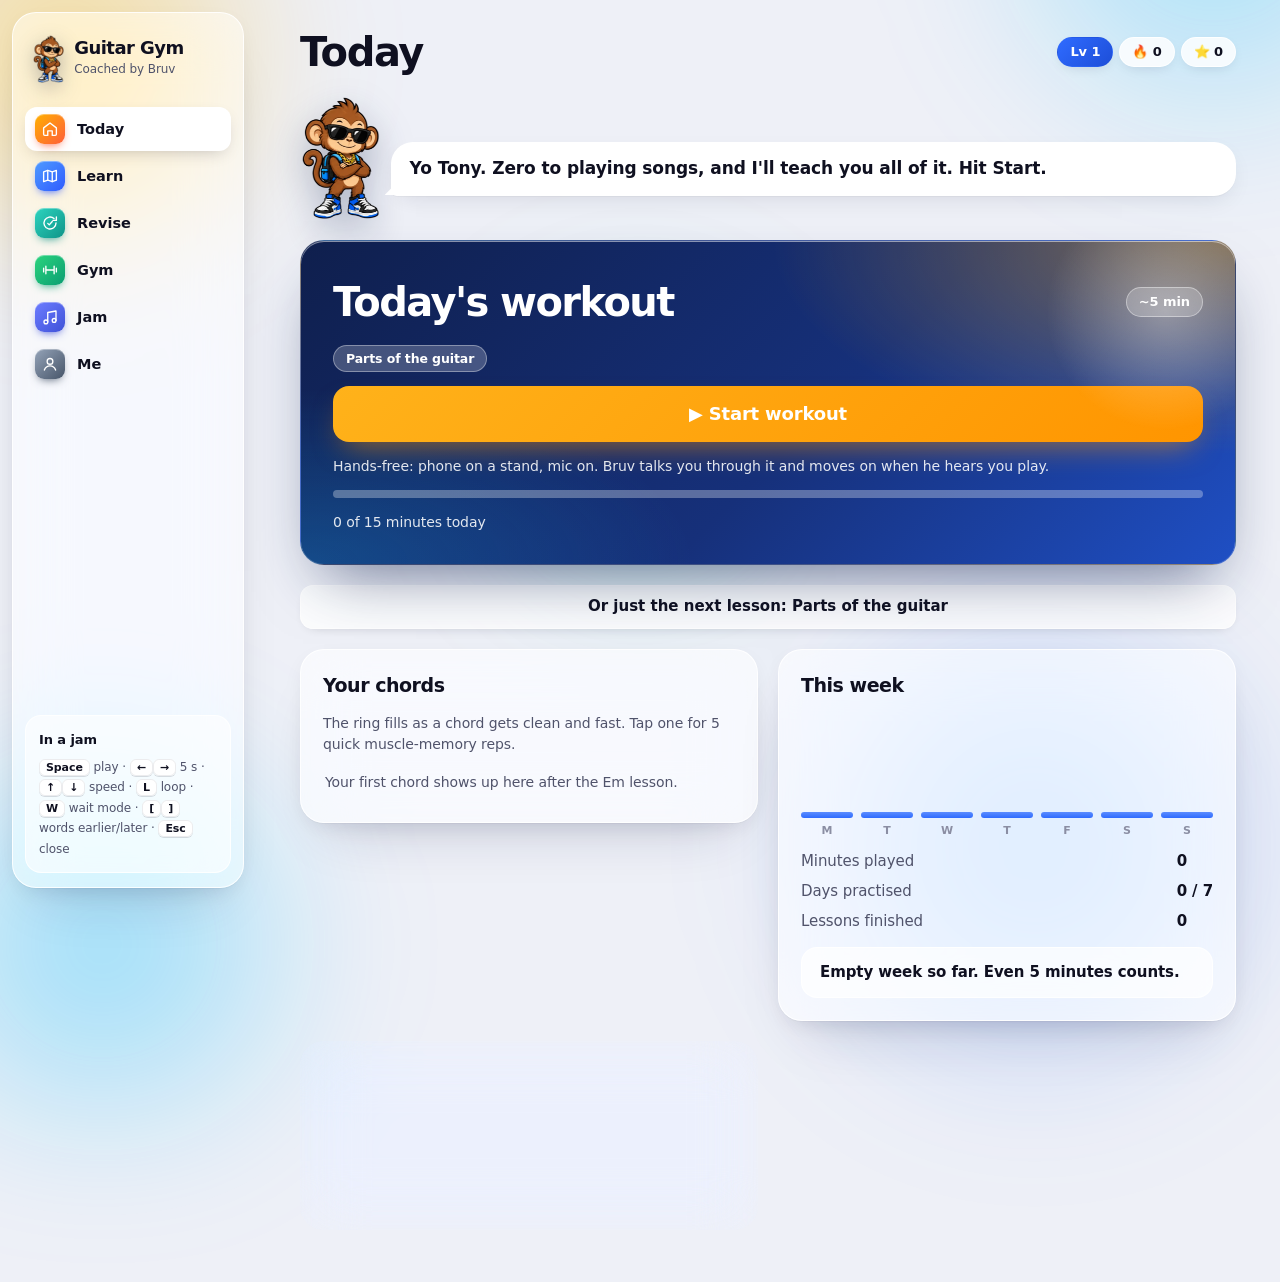
==== index.html @ 4d7846cc "Add files via upload" ====
<!doctype html>
<html lang="en"><head>
<meta charset="utf-8">
<meta name="viewport" content="width=device-width,initial-scale=1,viewport-fit=cover">
<meta name="apple-mobile-web-app-capable" content="yes">
<meta name="apple-mobile-web-app-title" content="Guitar Gym">
<meta name="apple-mobile-web-app-status-bar-style" content="default">
<meta name="color-scheme" content="light">
<meta name="theme-color" content="#eef0f7">
<link rel="apple-touch-icon" href="icon-180.png">
<link rel="icon" type="image/png" href="icon-512.png">
<title>Bruv's Guitar Gym</title>
<link rel="stylesheet" href="studio.css?v=24">
<link rel="stylesheet" href="revise.css?v=1">
<style>
/* Layout: bright Liquid Glass. A slow colour mesh (amber, sky, blue, teal) sits behind frosted white panels.
   Laptops get a glass sidebar with coloured icon tiles, phones a glass tab bar. Ink text, an amber gradient for actions, navy and blue for depth. */
:root{
  --bg:#eef0f7; --text:#0f1020; --text2:#50536b; --text3:#8b8ea3;
  --glass:rgba(255,255,255,.62); --glass2:rgba(255,255,255,.82); --edge:rgba(255,255,255,.85); --line:rgba(16,18,40,.08); --line2:rgba(16,18,40,.14);
  --gold:#ffb800; --gold-ink:#2b1b00; --orange:#ff9500; --coral:#ff9500; --pink:#2f6bff; --violet:#3f51d8; --blue:#2f6bff; --sky:#19b5ff; --good:#10b765; --hot:#ff3b4f; --teal:#14b8a6; --navy:#0f1f4d;
  --sunset:linear-gradient(135deg,#ffb21a 0%,#ff9500 100%);
  --sans:-apple-system,BlinkMacSystemFont,"SF Pro Text","Helvetica Neue",system-ui,sans-serif;
  --round:ui-rounded,"SF Pro Rounded",-apple-system,BlinkMacSystemFont,system-ui,sans-serif;
  --display:var(--round); --body:var(--sans);
  /* older names the app's drawing code still uses */
  --paper:#f2f3f8; --card:#fff; --ink:var(--text); --tan:#dadce6; --fur:var(--violet); --mute:var(--text2);
  --side:256px; --ease:cubic-bezier(.2,.8,.2,1);
  --shadow:0 1px 1px rgba(16,18,40,.04),0 8px 24px -8px rgba(16,18,40,.12),0 30px 60px -30px rgba(15,31,77,.22);
  color-scheme:light;
}
*{box-sizing:border-box}
html,body{min-height:100%}
body{margin:0;background:var(--bg);color:var(--text);font:400 15px/1.45 var(--sans);-webkit-font-smoothing:antialiased;letter-spacing:-.006em;
  padding-left:max(16px,env(safe-area-inset-left,0px));padding-right:max(16px,env(safe-area-inset-right,0px));
  padding-top:calc(14px + env(safe-area-inset-top,0px));padding-bottom:calc(96px + env(safe-area-inset-bottom,0px));-webkit-tap-highlight-color:transparent}
/* the colour mesh */
body::before{content:"";position:fixed;inset:-20vmax;z-index:-1;pointer-events:none;filter:blur(60px) saturate(130%);
  background:radial-gradient(28vmax 28vmax at 18% 22%,rgba(255,184,0,.42),transparent 70%),radial-gradient(30vmax 30vmax at 82% 12%,rgba(25,181,255,.34),transparent 70%),
    radial-gradient(32vmax 32vmax at 72% 78%,rgba(47,107,255,.30),transparent 70%),radial-gradient(28vmax 28vmax at 20% 85%,rgba(25,181,255,.38),transparent 70%),
    radial-gradient(22vmax 22vmax at 50% 50%,rgba(20,195,176,.22),transparent 70%)}
@media (prefers-reduced-motion:no-preference){body::before{animation:mesh 28s ease-in-out infinite alternate}
  @keyframes mesh{0%{transform:translate3d(0,0,0) rotate(0)}50%{transform:translate3d(3vmax,-2vmax,0) rotate(8deg)}100%{transform:translate3d(-2vmax,3vmax,0) rotate(-6deg)}}}
[hidden]{display:none!important}
h1,h2,h3{font-family:var(--sans);font-weight:700;margin:0;letter-spacing:-.022em;text-wrap:balance}
p{margin:0}
::selection{background:rgba(255,184,0,.4)}
svg text{font-family:var(--round)!important}
svg circle[fill="var(--blue)"]{stroke:#fff;stroke-width:2}

/* top bar */
.top{display:flex;justify-content:space-between;align-items:center;gap:12px;max-width:620px;margin:0 auto 16px}
.top h1{font:800 26px/1.1 var(--sans);letter-spacing:-.035em}
.stats{display:flex;gap:6px;font-variant-numeric:tabular-nums}
.pill{background:var(--glass2);border:1px solid var(--edge);border-radius:99px;padding:6px 12px;font:650 13px/1.2 var(--round);color:var(--text);box-shadow:0 4px 14px -6px rgba(16,18,40,.18);-webkit-backdrop-filter:blur(20px);backdrop-filter:blur(20px)}
.pill.blue{background:linear-gradient(135deg,#2f6bff,#1d4ed8);color:#fff;border-color:transparent}
main{max-width:620px;margin:0 auto}
.stack{display:grid;gap:16px;min-width:0}

/* glass surfaces */
.card{background:var(--glass);-webkit-backdrop-filter:blur(30px) saturate(180%);backdrop-filter:blur(30px) saturate(180%);border:1px solid var(--edge);border-radius:24px;padding:22px;display:grid;gap:14px;min-width:0;box-shadow:var(--shadow)}
.card h2{font-size:19px;font-weight:750;letter-spacing:-.025em}
.mute{color:var(--text2);font-size:14px}
.mute b{color:var(--text)}

/* controls */
button,select,input,textarea{font:inherit;color:inherit}
button{cursor:pointer;border:0;background:none;transition:transform .18s var(--ease),background .18s,box-shadow .18s,filter .18s,opacity .18s}
button:focus-visible,select:focus-visible,input:focus-visible,textarea:focus-visible{outline:3px solid rgba(47,107,255,.45);outline-offset:2px}
button:active{transform:scale(.97)}
.big{background:var(--sunset);color:#fff;font:700 16px/1.2 var(--sans);letter-spacing:-.01em;border-radius:14px;padding:14px 20px;flex:1;
  box-shadow:0 12px 28px -10px rgba(255,140,0,.65),inset 0 1px 0 rgba(255,255,255,.4);text-shadow:0 1px 1px rgba(140,60,0,.25)}
.big:hover{filter:brightness(1.05) saturate(1.05);transform:translateY(-1px)}
.big.gold{background:var(--sunset)}
.big.stop{background:linear-gradient(135deg,#ff5a5f,#e8173a);box-shadow:0 12px 28px -10px rgba(232,23,58,.6)}
.big:disabled{background:#e4e5ec;color:var(--text3);box-shadow:none;text-shadow:none}
.big.xl{font-size:18px;padding:17px 22px;border-radius:16px}
.ghost{background:var(--glass2);border:1px solid var(--edge);border-radius:13px;padding:10px 15px;font-weight:600;color:var(--text);box-shadow:0 4px 14px -8px rgba(16,18,40,.25)}
.ghost:hover{background:#fff}
.row{display:flex;gap:10px;flex-wrap:wrap;align-items:center}
.grid2{display:grid;grid-template-columns:1fr 1fr;gap:12px}
select,input[type=text],input[type=number],input[type=time]{background:rgba(255,255,255,.85);border:1px solid var(--line2);border-radius:11px;padding:10px 12px;font-weight:500;min-width:0;width:100%;color:var(--text)}
input[type=checkbox]{accent-color:var(--orange);width:18px;height:18px}
input[type=range]{width:100%;accent-color:var(--orange)}
label.row{font-weight:500}

/* Bruv + speech bubble */
.bruv{display:flex;gap:10px;align-items:flex-end;min-height:0}
.mascot{height:108px;width:auto;flex:none;filter:drop-shadow(0 14px 18px rgba(15,31,77,.28))}
.bubble{position:relative;background:#fff;border:1px solid var(--edge);border-radius:22px 22px 22px 6px;padding:14px 18px;font-weight:600;font-size:16px;line-height:1.4;flex:1;margin-bottom:24px;min-width:0;color:var(--text);box-shadow:var(--shadow)}
.bubble::before{content:"";position:absolute;left:-7px;bottom:0;width:16px;height:16px;background:#fff;clip-path:polygon(0 100%,100% 0,100% 100%);border-bottom-right-radius:2px}
.bubble::after{display:none}

/* path */
.unit{display:grid;gap:8px}
.unit h3{font:700 12px/1.2 var(--sans);letter-spacing:.09em;text-transform:uppercase;color:var(--text2);display:flex;justify-content:space-between;gap:8px;margin-top:6px}
.lesson{display:flex;gap:14px;align-items:center;text-align:left;background:rgba(255,255,255,.72);border:1px solid var(--edge);border-radius:16px;padding:13px 14px;width:100%;box-shadow:0 2px 10px -6px rgba(16,18,40,.2)}
.lesson:hover{background:#fff;transform:translateY(-1px)}
.lesson .n{flex:none;width:36px;height:36px;border-radius:11px;background:#f0f1f6;display:grid;place-items:center;font:700 15px var(--round);color:var(--text2)}
.lesson.done .n{background:linear-gradient(135deg,#2bd47d,#0fa85a);color:#fff}
.lesson.next{background:#fff;border:2px solid transparent;background-image:linear-gradient(#fff,#fff),var(--sunset);background-origin:border-box;background-clip:padding-box,border-box;box-shadow:0 14px 30px -14px rgba(255,140,0,.55)}
.lesson.next .n{background:var(--sunset);color:#fff}
.lesson.locked{opacity:.45;box-shadow:none;background:rgba(255,255,255,.4)}
.lesson b{display:block;font-weight:650}
.lesson span.d{font-size:13px;color:var(--text2)}

/* full-screen sheet for lessons, tools and jams */
.sheet{position:fixed;inset:0;background:rgba(240,241,248,.78);-webkit-backdrop-filter:blur(40px) saturate(180%);backdrop-filter:blur(40px) saturate(180%);z-index:20;overflow-y:auto;
  padding:calc(14px + env(safe-area-inset-top,0px)) max(16px,env(safe-area-inset-right,0px)) calc(28px + env(safe-area-inset-bottom,0px)) max(16px,env(safe-area-inset-left,0px));animation:sheet-in .32s var(--ease)}
@keyframes sheet-in{from{transform:translateY(14px)}}
.sheet .in{max-width:700px;margin:0 auto;display:grid;gap:14px}
.sheet .in:has(.sk-stage){max-width:1320px}
.sbar{display:flex;align-items:center;gap:12px}
.sbar .x{font-size:22px;font-weight:500;width:36px;height:36px;border-radius:50%;background:#fff;color:var(--text);flex:none;display:grid;place-items:center;line-height:1;box-shadow:0 4px 12px -4px rgba(16,18,40,.25)}
.prog{flex:1;height:6px;border-radius:99px;background:rgba(16,18,40,.08);overflow:hidden}
.prog i{display:block;height:100%;border-radius:99px;background:var(--sunset);transition:width .35s var(--ease)}
.sheet .bruv{min-height:0!important}
.sheet .mascot{height:84px!important}
.sheet .bubble{margin-bottom:18px!important}
.stitle{font:800 28px/1.12 var(--sans);letter-spacing:-.035em;color:var(--text)}
.stitle .sec{vertical-align:5px}
.body{font-size:18px;line-height:1.55;font-weight:450}
.body b{color:var(--orange);font-weight:700}
.body small{display:block;color:var(--text2);font-size:15px;font-weight:400;margin-top:8px;line-height:1.5}
.vis{display:flex;justify-content:center;overflow-x:auto}
.opts{display:grid;gap:8px}
.opt{background:#fff;border:1px solid var(--line);border-radius:14px;padding:14px 16px;font-weight:600;text-align:left;box-shadow:0 2px 8px -4px rgba(16,18,40,.15)}
.opt:hover{transform:translateY(-1px);box-shadow:0 10px 20px -10px rgba(16,18,40,.25)}
.opt.right{background:linear-gradient(135deg,#2bd47d,#0fa85a);color:#fff;border-color:transparent}
.opt.wrong{background:linear-gradient(135deg,#ff6a6a,#e8173a);color:#fff;border-color:transparent}
.now{display:flex;align-items:center;justify-content:center;gap:28px;min-height:150px;flex-wrap:wrap}
.cname{font:900 84px/1 var(--round);letter-spacing:-.05em;text-align:center;background:var(--sunset);-webkit-background-clip:text;background-clip:text;color:transparent;filter:drop-shadow(0 10px 20px rgba(255,140,0,.25))}
.flip svg{transform:scaleX(-1)}

/* tuner */
.gauge{position:relative;height:120px}
.gauge .scale{position:absolute;inset:auto 0 30px;height:8px;border-radius:99px;background:linear-gradient(90deg,var(--hot),var(--gold) 38%,var(--good) 50%,var(--gold) 62%,var(--hot))}
.gauge .needle{position:absolute;bottom:24px;left:50%;width:4px;height:92px;background:var(--text);border-radius:3px;transform-origin:bottom center;transition:transform .12s;transform:translateX(-50%)}
.gauge .lbl{position:absolute;bottom:0;font-size:12px;font-weight:600;color:var(--text3)}
.note{font:900 96px/1 var(--round);text-align:center;letter-spacing:-.05em;color:var(--text)}
.note.ok{color:var(--good)}
.tunes{display:grid;grid-template-columns:repeat(6,1fr);gap:6px}
.tune{background:#fff;border:1px solid var(--line);border-radius:12px;padding:10px 0;font:750 18px var(--round);box-shadow:0 2px 8px -4px rgba(16,18,40,.15)}
.tune.on{background:var(--sunset);color:#fff;border-color:transparent}
.tune.done{background:linear-gradient(135deg,#2bd47d,#0fa85a);color:#fff;border-color:transparent}
.ear{display:flex;align-items:center;gap:10px;font-weight:600;background:rgba(255,255,255,.75);border:1px solid var(--edge);border-radius:13px;padding:10px 13px;color:var(--text2)}
.ear .dot{width:10px;height:10px;border-radius:50%;background:var(--text3);flex:none}
.ear.live{color:var(--text)}
.ear.live .dot{background:var(--hot);box-shadow:0 0 0 5px rgba(255,59,79,.18);animation:pulse 1.2s infinite}
@keyframes pulse{50%{opacity:.35}}

/* strum lane */
.lane{display:grid;gap:6px}
.slots{display:grid;gap:5px}
.slot{border:1px solid var(--line);border-radius:14px;background:#fff;height:66px;display:grid;place-items:center;font:700 28px var(--round);color:var(--text);box-shadow:0 2px 8px -4px rgba(16,18,40,.15)}
.slot.rest{color:#c5c7d3}
.slot.on{background:var(--sunset);color:#fff;border-color:transparent;box-shadow:0 12px 26px -10px rgba(255,140,0,.6);transform:translateY(-2px)}
.slot.on.rest{background:#f0f1f6;color:var(--text3);box-shadow:none;transform:none}
.counts{display:grid;gap:5px;text-align:center;font:700 12px var(--round);color:var(--text3)}
.beats{display:flex;gap:10px;justify-content:center}
.beats i{width:16px;height:16px;border-radius:50%;background:rgba(16,18,40,.1)}
.beats i.on{background:var(--orange);box-shadow:0 0 0 5px rgba(255,138,0,.2)}
.beats i.on.one{background:var(--blue);box-shadow:0 0 0 5px rgba(47,107,255,.22)}

/* tab, drills */
.tab{font:500 15px/1.4 ui-monospace,"SF Mono",Menlo,monospace;background:#fff;border:1px solid var(--line);border-radius:14px;padding:14px;overflow-x:auto;white-space:pre}
.tab .cur{background:var(--gold);border-radius:4px}
.tab .ok{color:var(--good)}
.target{font:900 70px/1 var(--round);letter-spacing:-.05em;text-align:center;background:var(--sunset);-webkit-background-clip:text;background-clip:text;color:transparent}
.time{font:800 52px/1 var(--round);text-align:center;font-variant-numeric:tabular-nums;letter-spacing:-.04em}
.best{display:grid;grid-template-columns:1fr auto;gap:8px 14px;font-variant-numeric:tabular-nums;color:var(--text2)}
.best b{color:var(--text);font-weight:700}

/* home */
.plan{display:grid;gap:8px;margin:0;padding:0;list-style:none}
.plan li{display:flex;gap:10px;align-items:center;background:#fff;border:1px solid var(--line);border-radius:13px;padding:11px 13px;font-weight:600;cursor:pointer}
.plan li b{flex:1}
.chain{height:8px;border-radius:99px;background:rgba(16,18,40,.08);overflow:hidden}
.chain i{display:block;height:100%;border-radius:99px;background:var(--sunset)}
.week{display:grid;grid-template-columns:repeat(7,1fr);gap:8px;align-items:end;height:124px}
.week div{display:grid;gap:6px;justify-items:center;align-self:stretch;align-content:end;font:700 11px var(--round);color:var(--text3)}
.week i{display:block;width:100%;min-height:6px;background:linear-gradient(180deg,#5b8cff,#2f6bff);border-radius:8px}
.week i.goal{background:var(--sunset)}
#weeksay::before{display:none}
#weeksay{border-radius:16px;box-shadow:none;background:rgba(255,255,255,.7)}
.tools{display:grid;grid-template-columns:1fr 1fr;gap:12px}
.tool{background:var(--glass);-webkit-backdrop-filter:blur(24px) saturate(180%);backdrop-filter:blur(24px) saturate(180%);border:1px solid var(--edge);border-radius:20px;padding:18px;text-align:left;display:grid;gap:4px;align-content:start;box-shadow:var(--shadow)}
.tool:hover{transform:translateY(-3px);background:rgba(255,255,255,.85)}
.tool .i{font-size:22px;width:46px;height:46px;border-radius:13px;display:grid;place-items:center;margin-bottom:8px;background:linear-gradient(135deg,#fff,#eef0f7);box-shadow:inset 0 0 0 1px var(--line),0 6px 14px -8px rgba(16,18,40,.3)}
.tool b{font-weight:700;font-size:16px;letter-spacing:-.015em}
.tool.locked{opacity:.5}
.badges{display:grid;grid-template-columns:repeat(auto-fill,minmax(104px,1fr));gap:10px}
.badge{border:1px solid var(--edge);border-radius:16px;padding:14px 8px;text-align:center;background:#fff;font-weight:650;font-size:12px;display:grid;gap:6px;box-shadow:0 6px 16px -10px rgba(16,18,40,.3)}
.badge .i{font-size:30px}
.badge.off{opacity:.35;filter:grayscale(1);box-shadow:none;background:rgba(255,255,255,.5)}
details{background:rgba(255,255,255,.7);border:1px solid var(--edge);border-radius:14px;padding:12px 15px}
details summary{font-weight:650;cursor:pointer}
details p{margin-top:8px;line-height:1.55;color:var(--text2)}
.lib{display:grid;grid-template-columns:repeat(auto-fill,minmax(136px,1fr));gap:12px}
.libc{background:#fff;border:1px solid var(--edge);border-radius:18px;padding:12px;display:grid;justify-items:center;gap:2px;box-shadow:0 8px 20px -12px rgba(16,18,40,.3)}
.libc:hover{transform:translateY(-3px)}
.libc b{font:800 21px var(--round);letter-spacing:-.03em}
.toast{position:fixed;left:50%;top:calc(16px + env(safe-area-inset-top,0px));transform:translateX(-50%);background:rgba(20,20,32,.86);-webkit-backdrop-filter:blur(20px);backdrop-filter:blur(20px);border-radius:16px;padding:12px 18px;font-weight:650;color:#fff;
  box-shadow:0 20px 40px -12px rgba(16,18,40,.5);z-index:40;max-width:min(90vw,460px);text-align:center}

/* navigation: glass tab bar on phones, glass sidebar on laptops; every section has its own coloured tile */
nav{position:fixed;left:0;right:0;bottom:0;background:rgba(255,255,255,.7);-webkit-backdrop-filter:blur(30px) saturate(180%);backdrop-filter:blur(30px) saturate(180%);border-top:1px solid var(--edge);display:flex;justify-content:center;z-index:10;
  padding:6px max(10px,env(safe-area-inset-right,0px)) calc(6px + env(safe-area-inset-bottom,0px)) max(10px,env(safe-area-inset-left,0px));box-shadow:0 -10px 30px -20px rgba(16,18,40,.3)}
nav .brand,nav .coach{display:none}
nav div[role=tablist]{display:flex;gap:2px;max-width:620px;width:100%}
nav button{flex:1;border-radius:12px;padding:5px 2px;font:600 10.5px var(--sans);color:var(--text3);display:grid;justify-items:center;gap:3px}
nav button svg{width:22px;height:22px}
nav button[aria-selected="true"]{color:var(--text)}
nav button[data-t="home"]{--c1:#ffb000;--c2:#ff5e3a}
nav button[data-t="learn"]{--c1:#4f9bff;--c2:#2f5bff}
nav button[data-t="practice"]{--c1:#2bd47d;--c2:#0b9e72}
nav button[data-t="songs"]{--c1:#6c7cff;--c2:#3f51d8}
nav button[data-t="revise"]{--c1:#2dd4bf;--c2:#0e9488}
nav button[data-t="me"]{--c1:#94a3b8;--c2:#475569}
nav button[aria-selected="true"] svg{color:var(--c2)}
@media (prefers-reduced-motion:no-preference){.pop{animation:pop .32s var(--ease)}@keyframes pop{from{transform:scale(.9);opacity:0}to{transform:none}}}

/* workout hero, chips, mastery rings, doctor, jam timeline */
.hero{background:radial-gradient(90% 120% at 100% 0%,rgba(255,170,0,.45),transparent 55%),radial-gradient(70% 90% at 0% 100%,rgba(25,181,255,.25),transparent 60%),linear-gradient(135deg,#0f1f4d 0%,#16307a 55%,#1f4fc4 100%);border:1px solid rgba(255,255,255,.18);color:#fff;
  box-shadow:0 30px 60px -24px rgba(15,31,77,.6),inset 0 1px 0 rgba(255,255,255,.5);-webkit-backdrop-filter:none;backdrop-filter:none;position:relative;overflow:hidden}
.hero::after{content:"";position:absolute;right:-60px;top:-60px;width:260px;height:260px;border-radius:50%;background:radial-gradient(circle,rgba(255,255,255,.35),transparent 65%);pointer-events:none}
.hero h2{font-size:30px;font-weight:850;letter-spacing:-.04em;color:#fff}
.hero .mute{color:rgba(255,255,255,.88)}
.hero .chain{background:rgba(255,255,255,.3)}
.hero .chain i{background:#fff}
.hero .pill{background:rgba(255,255,255,.22);border-color:rgba(255,255,255,.4);color:#fff;box-shadow:none}
.hero .chip{background:rgba(255,255,255,.22);border-color:rgba(255,255,255,.35);color:#fff}
.hero .big{background:var(--sunset);color:#fff;text-shadow:none;box-shadow:0 14px 30px -12px rgba(255,149,0,.6)}
.chips{display:flex;flex-wrap:wrap;gap:6px}
.chip{background:rgba(255,255,255,.85);color:var(--text);border:1px solid var(--line);border-radius:99px;padding:5px 12px;font:650 12.5px/1.2 var(--sans)}
.chip.on{background:var(--sunset);color:#fff;border-color:transparent}
.chip.ok{background:linear-gradient(135deg,#2bd47d,#0fa85a);color:#fff;border-color:transparent}
.chip.miss{background:rgba(255,59,79,.12);color:#d4142f;border-color:rgba(255,59,79,.35)}
.rings{display:flex;gap:16px;overflow-x:auto;padding:4px 2px 8px}
.ringc{flex:none;display:grid;justify-items:center;gap:4px;font:700 11px var(--round);color:var(--text2)}
.ringc:hover{transform:translateY(-2px)}
.sec{display:inline-block;background:var(--sunset);color:#fff;border-radius:99px;padding:4px 11px;font:700 12px var(--sans);margin-right:8px;vertical-align:middle;letter-spacing:0}
.seg{display:grid;grid-template-columns:1fr 1fr;gap:2px;background:rgba(16,18,40,.07);border-radius:12px;padding:3px}
.seg button{padding:9px 6px;font-weight:650;font-size:14px;border-radius:9px;color:var(--text2)}
.seg button[aria-pressed="true"]{background:#fff;color:var(--text);box-shadow:0 2px 8px -2px rgba(16,18,40,.25)}
.seg button:disabled{opacity:.5}
.tl{display:flex;gap:6px;overflow-x:auto;padding:4px 2px 6px;scroll-behavior:smooth}
.tl .chip{flex:none;min-width:52px;text-align:center;font:750 15px var(--round);padding:8px 10px;border-radius:12px}
textarea{font:13px/1.5 ui-monospace,"SF Mono",Menlo,monospace;color:var(--text);background:rgba(255,255,255,.85);border:1px solid var(--line2);border-radius:14px;padding:12px;width:100%;min-height:200px;white-space:pre;overflow-x:auto}
.lyr{position:relative;max-height:36vh;overflow-y:auto;scroll-behavior:smooth;background:#fff;border:1px solid var(--line);border-radius:16px;padding:12px 14px;display:grid;gap:8px}
.lyr .lh{font:700 11px var(--sans);letter-spacing:.09em;text-transform:uppercase;color:var(--violet);margin-top:6px}
.lyr .ll{display:flex;flex-wrap:wrap;align-items:flex-end;opacity:.4;transition:opacity .2s}
.lyr .ll.cur{opacity:1}
.lyr .ls{display:inline-flex;flex-direction:column;white-space:pre;font-weight:650;font-size:17px;border-radius:6px}
.lyr .ls b{color:var(--violet);font-size:12px;min-height:17px}
.lyr .ls.on{background:var(--gold)}
.lyr .ls.nx b{color:var(--hot)}
.now.small{min-height:0;gap:14px}
.now.small .cname{font-size:46px}
.now.small svg{max-height:120px;width:auto}
.docs{display:grid;gap:8px}
.doc{display:flex;gap:10px;align-items:flex-start;background:#fff;border:1px solid var(--line);border-radius:13px;padding:10px 12px;font-weight:550;line-height:1.45}
.doc b.s{flex:none;width:24px;height:24px;border-radius:50%;display:grid;place-items:center;color:#fff;background:var(--hot);font-size:12px}
.doc.ok b.s{background:var(--good)}
.micpill{display:flex;align-items:center;gap:6px;font-weight:650;font-size:12px;background:#fff;border-radius:99px;padding:6px 11px;box-shadow:0 4px 12px -4px rgba(16,18,40,.25)}
.micpill i{display:block;width:40px;height:6px;border-radius:99px;background:rgba(16,18,40,.1);overflow:hidden;position:relative}
.micpill i b{position:absolute;inset:0 auto 0 0;background:var(--good);width:0;transition:width .08s}
.lvrow{display:flex;justify-content:space-between;align-items:baseline;gap:8px}
.lvrow b{font:850 22px var(--round);letter-spacing:-.035em;background:linear-gradient(135deg,#2f6bff,#3f51d8);-webkit-background-clip:text;background-clip:text;color:transparent}
.songc .row{justify-content:space-between}
.songc h2{font-size:18px}
.libc svg{max-width:100%;height:auto}
.bigdia svg{width:min(180px,100%);height:auto}
.bigdia svg[aria-label*="neck"]{width:min(340px,100%)}
.songc .meta{display:flex;gap:6px;flex-wrap:wrap}

/* laptop: sidebar + wide canvas */
@media (min-width:960px){
  body{padding:30px 44px 52px calc(var(--side) + 44px)}
  nav{top:12px;bottom:12px;left:12px;right:auto;width:calc(var(--side) - 24px);flex-direction:column;justify-content:flex-start;gap:24px;border:1px solid var(--edge);border-radius:24px;padding:22px 12px 14px;
    background:rgba(255,255,255,.55);box-shadow:var(--shadow)}
  nav .brand{display:flex;align-items:center;gap:10px;padding:0 8px}
  nav .brand img{height:48px;width:auto;filter:drop-shadow(0 6px 10px rgba(15,31,77,.3))}
  nav .brand b{display:block;font:800 18px/1.1 var(--sans);letter-spacing:-.03em}
  nav .brand span{font-size:12px;color:var(--text2);font-weight:500}
  nav div[role=tablist]{flex-direction:column;gap:3px;max-width:none}
  nav button{display:flex;align-items:center;gap:12px;padding:7px 10px;font-size:14.5px;font-weight:600;color:var(--text);border-radius:12px;text-align:left;flex:none}
  nav button svg{width:30px;height:30px;padding:6px;border-radius:9px;flex:none;color:#fff!important;background:linear-gradient(135deg,var(--c1),var(--c2));box-shadow:0 4px 10px -4px var(--c2),inset 0 1px 0 rgba(255,255,255,.35)}
  nav button:hover{background:rgba(255,255,255,.6)}
  nav button[aria-selected="true"]{background:#fff;box-shadow:0 6px 18px -8px rgba(16,18,40,.3)}
  nav .coach{display:grid;gap:6px;margin-top:auto;padding:13px;border-radius:16px;background:rgba(255,255,255,.6);border:1px solid var(--edge);font-size:12px;color:var(--text2);line-height:1.7}
  nav .coach b{color:var(--text);font-size:13px}
  nav .coach kbd{font:650 11px var(--sans);background:#fff;border:1px solid var(--line);border-radius:6px;padding:1px 6px;color:var(--text);box-shadow:0 1px 0 var(--line2)}
  .top{max-width:1100px;margin-bottom:22px}
  .top h1{font-size:40px}
  main{max-width:1100px}
  .mascot{height:124px}
  .bubble{font-size:17px}
  #tab-home{grid-template-columns:repeat(2,minmax(0,1fr));gap:20px;align-items:start}
  #tab-home>.bruv,#tab-home>.hero,#tab-home>#cont{grid-column:1/-1}
  #tab-home>.hero{padding:32px}
  #tab-home>.hero h2{font-size:40px}
  #tab-learn #path{max-width:780px}
  .tools{grid-template-columns:repeat(auto-fill,minmax(220px,1fr));gap:14px}
  #songlist{display:grid;grid-template-columns:repeat(2,minmax(0,1fr));gap:16px}
  #tab-songs>.card:last-child{max-width:740px}
  #tab-me{grid-template-columns:repeat(2,minmax(0,1fr));gap:20px;align-items:start}
  .sheet{padding:26px 44px 44px}
  .sheet .in{max-width:780px}
  .toast{left:calc(50% + var(--side)/2)}
}
</style>
</head><body>

<header class="top"><h1>Today</h1><div class="stats"><span class="pill blue" id="lv">Lv 1</span><span class="pill" id="streak">🔥 0</span><span class="pill" id="xp">⭐ 0</span></div></header>

<main>
<section id="tab-home" class="stack">
  <div class="bruv"><img class="mascot" alt="Bruv" src="bruv/idle_0.png"><div class="bubble" id="hsay">Yo Tony.</div></div>
  <div class="card hero">
    <div class="row" style="justify-content:space-between"><h2>Today's workout</h2><span class="pill" id="wmin">~10 min</span></div>
    <div class="chips" id="wplan"></div>
    <button class="big gold xl" id="wgo">▶ Start workout</button>
    <p class="mute">Hands-free: phone on a stand, mic on. Bruv talks you through it and moves on when he hears you play.</p>
    <div class="chain" aria-hidden="true"><i id="goalBar" style="width:0"></i></div>
    <div class="mute" id="goalTxt"></div>
  </div>
  <button class="ghost" id="cont">Just the next lesson</button>
  <div class="card"><h2>Your chords</h2><p class="mute">The ring fills as a chord gets clean and fast. Tap one for 5 quick muscle-memory reps.</p><div class="rings" id="rings"></div></div>
  <div class="card">
    <h2>This week</h2>
    <div class="week" id="week"></div>
    <div class="best" id="weekstats"></div>
    <div class="bubble" id="weeksay" style="margin:0;font-size:15px"></div>
  </div>
  <div class="card">
    <h2>Your journey</h2>
    <div class="lvrow"><b id="lvname">Fresh Strings</b><span class="mute" id="lvnext"></span></div>
    <div class="chain" aria-hidden="true"><i id="lvbar" style="width:0"></i></div>
    <div class="mute" id="journey"></div>
  </div>
</section>

<section id="tab-learn" class="stack" hidden>
  <div class="bruv"><img class="mascot" alt="Bruv" src="bruv/idle_0.png"><div class="bubble" id="lsay">Zero to playing songs. One lesson at a time, in order.</div></div>
  <div id="path" class="stack"></div>
</section>

<section id="tab-revise" class="stack" hidden>
  <div class="bruv"><img class="mascot" alt="Bruv" src="bruv/idle_0.png"><div class="bubble" id="rsay">Revision keeps what you've learned from slipping.</div></div>
  <div id="revise" class="stack"></div>
</section>

<section id="tab-practice" class="stack" hidden>
  <div class="bruv"><img class="mascot" alt="Bruv" src="bruv/idle_0.png"><div class="bubble" id="psay">The gym floor. Tools unlock as you learn what they need.</div></div>
  <div class="tools" id="tools"></div>
  <div class="card"><h2>Chord library</h2><p class="mute">Tap any chord to hear it. Locked ones are coming up in Learn.</p><div class="lib" id="lib"></div></div>
</section>

<section id="tab-songs" class="stack" hidden>
  <div class="bruv"><img class="mascot" alt="Bruv" src="bruv/idle_0.png"><div class="bubble" id="ssay">Jam mode. "Wait for me" pauses before every change until you get there.</div></div>
  <div id="studio" class="stack"></div>
  <div id="songlist" class="stack"></div>
  <div class="card">
    <h2>Add your own song</h2>
    <p class="mute">Found a song online? Type its chords in order, one per bar, separated by spaces. Example: <b>Am C G D</b></p>
    <label class="mute" for="cs-name">Song name</label><input type="text" id="cs-name" placeholder="Cold">
    <label class="mute" for="cs-ch">Chords</label><input type="text" id="cs-ch" placeholder="Am C G D" autocapitalize="off">
    <div class="grid2">
      <div><label class="mute" for="cs-pat">Strum</label><select id="cs-pat"></select></div>
      <div><label class="mute" for="cs-bpm">Speed (bpm)</label><input type="number" id="cs-bpm" value="70" min="40" max="160"></div>
    </div>
    <label class="mute" for="cs-ly">Chords + lyrics (optional). Paste a chord sheet and Jam shows the words. You can leave Chords empty if you paste one.</label><textarea id="cs-ly" spellcheck="false" autocapitalize="off" placeholder="[Verse 1]&#10;Am          C&#10;Words go here..."></textarea>
    <div class="mute" id="cs-msg"></div>
    <button class="big" id="cs-add">Add song</button>
  </div>
</section>

<section id="tab-me" class="stack" hidden>
  <div class="card"><h2>Stats</h2><div class="best" id="mestats"></div></div>
  <div class="card"><h2>Badges</h2><div class="badges" id="badges"></div></div>
  <div class="card"><h2>Settings</h2>
    <label class="row" for="set-voice"><input type="checkbox" id="set-voice"> Bruv talks out loud (hands-free coaching)</label>
    <label class="mute" for="set-view">Chord pictures</label>
    <select id="set-view"><option value="chart">Chart: upright, like chord books</option><option value="neck">Neck: sideways, like looking at your guitar</option></select>
    <label class="mute" for="set-mic">Microphone</label>
    <select id="set-mic"><option value="">Automatic (phone or laptop mic, never your earbuds)</option></select>
    <label class="row" for="set-left"><input type="checkbox" id="set-left"> Left-handed (mirror chord diagrams)</label>
    <label class="mute" for="set-goal">Daily goal</label>
    <select id="set-goal"><option value="10">10 minutes</option><option value="15">15 minutes</option><option value="20">20 minutes</option><option value="30">30 minutes</option></select>
    <label class="row" for="set-guide"><input type="checkbox" id="set-guide"> Bruv strums along when the mic is off</label>
    <label class="row" for="set-easy"><input type="checkbox" id="set-easy"> Use Easy G and Easy C in songs until I learn the full ones</label>
    <label class="mute" for="set-time">Daily practice reminder</label>
    <div class="grid2"><input type="time" id="set-time" value="19:00"><button class="ghost" id="set-remind">📅 Add to calendar</button></div>
    <p class="mute">Adds a repeating daily event with an alert to your phone's calendar.</p>
    <label class="mute">Move progress to another device</label>
    <button class="ghost" id="set-sync">📲 Send my progress</button>
    <p class="mute">AirDrop or message the link to your other device and open it there. That device takes this one's progress.</p>
    <button class="ghost" id="set-reset">Reset all progress</button>
  </div>
  <div class="card"><h2>Help</h2><div class="stack" id="faq"></div></div>
  <div class="card"><h2>Words you'll hear</h2><div class="stack" id="gloss"></div></div>
</section>
</main>

<div class="sheet" id="sheet" hidden>
  <div class="in">
    <div class="sbar"><button class="x" id="sx" aria-label="Close">×</button><div class="prog"><i id="sprog" style="width:0"></i></div><span class="micpill" id="mic" hidden>🎤<i><b></b></i></span></div>
    <div class="bruv" style="min-height:120px"><img class="mascot" alt="Bruv" src="bruv/idle_0.png" style="height:120px"><div class="bubble" id="ssbub" style="margin-bottom:46px">Let's go.</div></div>
    <div class="card" id="scard"></div>
  </div>
</div>

<nav>
  <div class="brand"><img src="bruv/idle_0.png" alt=""><div><b>Guitar Gym</b><span>Coached by Bruv</span></div></div>
  <div role="tablist">
  <button role="tab" aria-selected="true" data-t="home"><svg viewBox="0 0 24 24" fill="none" stroke="currentColor" stroke-width="1.8" stroke-linecap="round" stroke-linejoin="round" aria-hidden="true"><path d="M3.5 10.5 12 4l8.5 6.5V19a1.5 1.5 0 0 1-1.5 1.5h-4v-6h-6v6H5A1.5 1.5 0 0 1 3.5 19z"/></svg><span>Today</span></button>
  <button role="tab" aria-selected="false" data-t="learn"><svg viewBox="0 0 24 24" fill="none" stroke="currentColor" stroke-width="1.8" stroke-linecap="round" stroke-linejoin="round" aria-hidden="true"><path d="M9 4.5 3.5 6.5v13l5.5-2 6 2 5.5-2v-13l-5.5 2z"/><path d="M9 4.5v13M15 6.5v13"/></svg><span>Learn</span></button>
  <button role="tab" aria-selected="false" data-t="revise"><svg viewBox="0 0 24 24" fill="none" stroke="currentColor" stroke-width="1.8" stroke-linecap="round" stroke-linejoin="round" aria-hidden="true"><path d="M20 12a8 8 0 1 1-2.6-5.9"/><path d="M20.5 4v4.5H16"/><path d="M9 12.5l2 2 4-4.5"/></svg><span>Revise</span></button>
  <button role="tab" aria-selected="false" data-t="practice"><svg viewBox="0 0 24 24" fill="none" stroke="currentColor" stroke-width="1.8" stroke-linecap="round" stroke-linejoin="round" aria-hidden="true"><path d="M6.5 7v10M17.5 7v10M3.5 9.5v5M20.5 9.5v5M6.5 12h11"/></svg><span>Gym</span></button>
  <button role="tab" aria-selected="false" data-t="songs"><svg viewBox="0 0 24 24" fill="none" stroke="currentColor" stroke-width="1.8" stroke-linecap="round" stroke-linejoin="round" aria-hidden="true"><path d="M9 18.5V6l11-2v12.5"/><circle cx="6.5" cy="18.5" r="2.5"/><circle cx="17.5" cy="16.5" r="2.5"/></svg><span>Jam</span></button>
  <button role="tab" aria-selected="false" data-t="me"><svg viewBox="0 0 24 24" fill="none" stroke="currentColor" stroke-width="1.8" stroke-linecap="round" stroke-linejoin="round" aria-hidden="true"><circle cx="12" cy="8.5" r="3.8"/><path d="M4.5 20c1.3-3.6 4-5.5 7.5-5.5s6.2 1.9 7.5 5.5"/></svg><span>Me</span></button>
  </div>
  <div class="coach"><b>In a jam</b><span><kbd>Space</kbd> play · <kbd>←</kbd><kbd>→</kbd> 5 s · <kbd>↑</kbd><kbd>↓</kbd> speed · <kbd>L</kbd> loop · <kbd>W</kbd> wait mode · <kbd>[</kbd><kbd>]</kbd> words earlier/later · <kbd>Esc</kbd> close</span></div>
</nav>

<script>
const $=id=>document.getElementById(id);
const h=(tag,cls,html)=>{const e=document.createElement(tag);if(cls)e.className=cls;if(html!=null)e.innerHTML=html;return e};
const S=(k,d)=>{try{return JSON.parse(localStorage.getItem("gg2_"+k))??d}catch{return d}};
const W=(k,v)=>{try{localStorage.setItem("gg2_"+k,JSON.stringify(v))}catch{}};
const rnd=a=>a[Math.random()*a.length|0];
const today=()=>new Date().toDateString();

/* ================= music data ================= */
// strings low E → high e. f: fret per string (-1 = don't play), n: finger, pc: pitch classes in the chord
const CH={
  open:{f:[0,0,0,0,0,0],n:[0,0,0,0,0,0],pc:[4,9,2,7,11],nick:"Open strings"},
  Em:{f:[0,2,2,0,0,0],n:[0,2,3,0,0,0],pc:[4,7,11]},
  Gmini:{f:[-1,-1,0,0,0,3],n:[0,0,0,0,0,3],pc:[7,11,2],nick:"Easy G"},
  Cmaj7:{f:[-1,3,2,0,0,0],n:[0,3,2,0,0,0],pc:[0,4,7],nick:"Easy C"},
  D:{f:[-1,-1,0,2,3,2],n:[0,0,0,1,3,2],pc:[2,6,9]},
  G:{f:[3,2,0,0,0,3],n:[2,1,0,0,0,3],pc:[7,11,2]},
  C:{f:[-1,3,2,0,1,0],n:[0,3,2,0,1,0],pc:[0,4,7]},
  Am:{f:[-1,0,2,2,1,0],n:[0,0,2,3,1,0],pc:[9,0,4]},
  E:{f:[0,2,2,1,0,0],n:[0,2,3,1,0,0],pc:[4,8,11]},
  A:{f:[-1,0,2,2,2,0],n:[0,0,1,2,3,0],pc:[9,1,4]},
  Dm:{f:[-1,-1,0,2,3,1],n:[0,0,0,2,3,1],pc:[2,5,9]},
  Fmaj7:{f:[-1,-1,3,2,1,0],n:[0,0,3,2,1,0],pc:[5,9,0],nick:"Easy F"},
  Fmini:{f:[-1,-1,3,2,1,1],n:[0,0,3,2,1,1],pc:[5,9,0],nick:"Mini F",barre:"Your index finger lies flat across the 2 thinnest strings at fret 1. That's a mini barre."},
  F:{f:[1,3,3,2,1,1],n:[1,3,4,2,1,1],pc:[5,9,0],barre:"Your index finger lies flat across ALL six strings at fret 1. Roll it slightly onto its bony side, and keep your thumb low behind the neck."},
  Bmini:{f:[-1,-1,4,4,3,2],n:[0,0,3,4,2,1],pc:[11,2,6],nick:"Small Bm",barre:"Your index finger lies flat across the 2 thinnest strings at fret 2. Only strum the 4 thin strings."},
  Abarre:{f:[5,7,7,6,5,5],n:[1,3,4,2,1,1],pc:[9,1,4],nick:"A barre",barre:"Your index finger lies flat across ALL six strings at fret 5. Up here the strings are lower, so it takes less pressure than F."},
  Gbarre:{f:[3,5,5,4,3,3],n:[1,3,4,2,1,1],pc:[7,11,2],nick:"G barre",barre:"Your index finger lies flat across ALL six strings at fret 3. Same shape as the A barre, two frets lower."},
  Bm:{f:[-1,2,4,4,3,2],n:[0,1,3,4,2,1],pc:[11,2,6],barre:"Your index finger lies across the 5 thinnest strings at fret 2. Skip the thick low E."},
};
const label=c=>CH[c]?.nick||c;
const SHAPES={Barre5:{f:[5,5,5,5,5,5],n:[1,1,1,1,1,1]}};
const OPEN=[82.41,110,146.83,196,246.94,329.63],OPEN_MIDI=[40,45,50,55,59,64];
const STR=["E","A","D","G","B","e"];
const SN=["6th (thickest)","5th","4th","3rd","2nd","1st (thinnest)"],FN=["","index","middle","ring","pinky"];
const NOTES=["C","C#","D","D#","E","F","F#","G","G#","A","A#","B"];
const hz=(i,fr)=>OPEN[i]*2**(fr/12);
const PATTERNS={
  downs:{name:"All downs",slots:"D.D.D.D.",beats:4,tip:"One strum on every beat. Count 1, 2, 3, 4."},
  du:{name:"Down-ups",slots:"DUDUDUDU",beats:4,tip:"Down on the numbers, up on the 'and'. Your hand never stops moving."},
  folk:{name:"Folk strum",slots:"D.DU.UDU",beats:4,tip:"Down, down-up, up-down-up. The hand keeps swinging even when it misses the strings."},
  waltz:{name:"6/8 sway",slots:"D..D..",beats:6,tip:"Count 1 2 3 4 5 6. Strum on 1 and 4. Rocking, like a slow dance."},
  waltz2:{name:"6/8 full",slots:"D.DUDU",beats:6,tip:"Down on 1, then down-up down-up. This is the Perfect feel."},
};

/* ================= state ================= */
let st=S("stats",{xp:0,streak:0,last:"",mins:{},totalSec:0});
let done=S("done",{});         // lesson id → true
let known=S("known",{open:1});  // chord → true
let bests=S("bests",{});       // "A→B" race secs
let onemin=S("onemin",{});     // "A-B" changes in 60s
let badges=S("badges",{});
let cfg=S("cfg",{left:false,goal:15,guide:true,easy:true});cfg.voice??=true;cfg.view??="chart";
let custom=S("custom",[]);
let lyrics=S("lyrics",{}); // pasted chord sheets per song key ("perfect", "c:Cold"); only on this device
let counters=S("counters",{ear:0,quiz:0,songs:0,tuned:0,notes:0,groove:0});
let log=S("log",{done:{},race:{}});let cleanN=S("clean",{}),jam=S("jam",{}); // clean String Doctor checks per chord; per-song jam speed/best; // per-day history for the weekly card: lessons finished, average change time
function logRace(secs){const d=today(),r=log.race[d]||{sum:0,n:0};r.sum+=secs;r.n++;log.race[d]=r;save()}
function save(){W("log",log);W("stats",st);W("done",done);W("known",known);W("bests",bests);W("onemin",onemin);W("badges",badges);W("cfg",cfg);W("custom",custom);W("lyrics",lyrics);W("counters",counters);W("clean",cleanN);W("jam",jam)}
function addXp(n){if(st.last!==today()){const y=new Date(Date.now()-864e5).toDateString();st.streak=st.last===y?st.streak+1:1;st.last=today()}
  st.xp+=n;save();drawStats();checkBadges()}
function drawStats(){$("streak").textContent="🔥 "+st.streak;$("xp").textContent="⭐ "+st.xp;const li=lvOf(st.xp);$("lv").textContent="Lv "+(li+1);
  if(st.lv!=null&&li>st.lv)toast(`Level up! Lv ${li+1}: ${LV[li][1]} 🎉`);if(st.lv!==li){st.lv=li;W("stats",st)}}
function toast(t){const e=h("div","toast pop",t);document.body.append(e);setTimeout(()=>e.remove(),2600)}

/* ================= sound out ================= */
let ac;
function ctx(){ac=ac||new (window.AudioContext||window.webkitAudioContext)();if(ac.state==="suspended")ac.resume();return ac}
function pluck(freq,when,gain=.35){const a=ctx(),len=Math.round(a.sampleRate/freq),buf=a.createBuffer(1,a.sampleRate*2.2,a.sampleRate),d=buf.getChannelData(0);
  for(let i=0;i<len;i++)d[i]=Math.random()*2-1;for(let i=len;i<d.length;i++)d[i]=(d[i-len]+d[i-len+1])*.498;
  const s=a.createBufferSource(),g=a.createGain();s.buffer=buf;g.gain.value=gain;s.connect(g).connect(a.destination);s.start(when??a.currentTime+.02)}
function strum(c,down=true,gain=.3){if(!CH[c])return;const t=ctx().currentTime+.02,f=CH[c].f.map((fr,i)=>fr<0?0:hz(i,fr));(down?f:[...f].reverse()).forEach((x,i)=>{if(x)pluck(x,t+i*.016,down?gain:gain*.7)})}
function click(hi){const a=ctx(),o=a.createOscillator(),g=a.createGain();o.frequency.value=hi?1600:1000;g.gain.setValueAtTime(.15,a.currentTime);g.gain.exponentialRampToValueAtTime(.001,a.currentTime+.05);o.connect(g).connect(a.destination);o.start();o.stop(a.currentTime+.06)}
function ding(){[660,880,1320].forEach((f,i)=>{const a=ctx(),o=a.createOscillator(),g=a.createGain(),t=a.currentTime+i*.09;o.frequency.value=f;g.gain.setValueAtTime(.12,t);g.gain.exponentialRampToValueAtTime(.001,t+.3);o.connect(g).connect(a.destination);o.start(t);o.stop(t+.32)})}
function triad(rootMidi,minor){const t=ctx().currentTime+.02;[0,minor?3:4,7,12].forEach((iv,i)=>pluck(440*2**((rootMidi+iv-69)/12),t+i*.03,.3))}

/* ================= ears (mic) ================= */
let an=null,tbuf,fbuf,micDenied=false,micStream=null;
let capoShift=0;
let lastResult=null; // the most recent trainer's outcome, read by revision to suggest a grade // a capo raises every chord; Studio jams set this so G-shape-with-capo-1 is heard as the G shape
async function ears(){
  if(an)return true;if(micDenied)return false;
  try{if(!navigator.mediaDevices?.getUserMedia)throw {name:"NoSupport"};
    const a=ctx(),raw={echoCancellation:false,noiseSuppression:false,autoGainControl:false},open=id=>navigator.mediaDevices.getUserMedia({audio:id?{...raw,deviceId:{exact:id}}:raw});
    let mic;try{mic=await open(cfg.mic)}catch(e){if(!cfg.mic||e?.name==="NotAllowedError")throw e;mic=await open()}
    // earbud mics (Galaxy Buds, AirPods) are made for voice and barely hear a guitar, so swap to the phone or laptop mic when one exists
    if(!cfg.mic){const lb=mic.getAudioTracks()[0]?.label||"";if(/bluetooth|buds|airpods|headset|hands-free|beats/i.test(lb)){const inb=(await navigator.mediaDevices.enumerateDevices()).find(d=>d.kind==="audioinput"&&/iphone|ipad|built-in|macbook|internal/i.test(d.label));
      if(inb)try{const m2=await open(inb.deviceId);mic.getTracks().forEach(t=>t.stop());mic=m2}catch{}}}
    micStream=mic;
    if(a.state!=="running")await a.resume();
    const src=a.createMediaStreamSource(mic);an=a.createAnalyser();an.fftSize=8192;an.smoothingTimeConstant=0;src.connect(an);
    // Safari only processes nodes that feed the speakers, so route the analyser into a silent gain
    const mute=a.createGain();mute.gain.value=0;an.connect(mute).connect(a.destination);
    tbuf=new Float32Array(an.fftSize);fbuf=new Float32Array(an.frequencyBinCount);return true}
  catch(e){if(e?.name==="NotAllowedError")micDenied=true;
    toast(e?.name==="NotAllowedError"?"Mic is blocked. Safari: tap aA → Website Settings → Microphone → Allow, then reload.":e?.name==="NoSupport"?"This browser can't use the mic. Open the link in Safari.":"Couldn't start the mic ("+(e?.name||"error")+"). Close other apps using it and try again.");return false}
}
function level(){an.getFloatTimeDomainData(tbuf);let r=0;for(let i=tbuf.length-1024;i<tbuf.length;i++)r+=tbuf[i]*tbuf[i];return Math.sqrt(r/1024)}
function pitch(){
  an.getFloatTimeDomainData(tbuf);const N=4096,b=tbuf.subarray(tbuf.length-N);
  let rms=0;for(let i=0;i<N;i++)rms+=b[i]*b[i];rms=Math.sqrt(rms/N);if(rms<.003)return null;
  const sr=ac.sampleRate,minL=Math.floor(sr/1000),maxL=Math.floor(sr/70),c=new Float32Array(maxL+2);
  for(let l=minL;l<=maxL+1;l++){let s=0,e1=0,e2=0;for(let i=0;i<N-l;i+=2){s+=b[i]*b[i+l];e1+=b[i]*b[i];e2+=b[i+l]*b[i+l]}c[l]=s/Math.sqrt(e1*e2+1e-12)}
  let best=-1,bl=0;for(let l=minL+1;l<=maxL;l++)if(c[l]>c[l-1]&&c[l]>=c[l+1]&&c[l]>best)best=c[l],bl=l;
  if(best<.8)return null;
  for(let l=minL+1;l<bl;l++)if(c[l]>c[l-1]&&c[l]>=c[l+1]&&c[l]>best*.93){bl=l;break}
  const a1=c[bl-1],a2=c[bl],a3=c[bl+1],sh=(a1-a3)/(2*(a1-2*a2+a3))||0;
  return {f:sr/(bl+sh),rms};
}
function chroma(){
  an.getFloatFrequencyData(fbuf);const sr=ac.sampleRate,bw=sr/an.fftSize,ch=new Array(12).fill(0);let tot=0;
  for(let k=Math.floor(75/bw);k<Math.min(fbuf.length,1400/bw);k++){const m=10**(fbuf[k]/20);if(!isFinite(m))continue;
    const midi=69+12*Math.log2(k*bw/440),pc=((Math.round(midi)%12)+12)%12;ch[pc]+=m*m;tot+=m*m}
  if(tot<1e-7)return null;return ch.map(x=>x/tot)}
function chordScore(ch,c){const pc=capoShift?CH[c].pc.map(p=>(p+capoShift)%12):CH[c].pc;let inn=0,miss=0;pc.forEach(p=>{inn+=ch[p];if(ch[p]<.04)miss++});return inn-.25*miss}
function bestChord(ch,pool){let b=null,bs=-9;pool.forEach(c=>{if(c==="open")return;const s=chordScore(ch,c);if(s>bs)bs=s,b=c});return {c:b,s:bs}}
const sameChord=(a,b)=>CH[a].pc.join()===CH[b].pc.join();
const midiOf=f=>69+12*Math.log2(f/440);
const noteName=m=>NOTES[((Math.round(m)%12)+12)%12];
// one shared listen loop; components register a callback and get an unregister function back
// one shared listen loop; components register a callback and get an unregister function back. It pauses while Bruv talks so his voice isn't mistaken for playing
let loops=new Set(),talking=0;(function L(){if(performance.now()>talking)loops.forEach(fn=>{try{fn()}catch(e){}});requestAnimationFrame(L)})();
function listen(fn){loops.add(fn);return()=>loops.delete(fn)}

/* ================= Bruv's voice ================= */
let voice=null,busy=false; // busy = a timed drill is running, so Bruv only shows text instead of talking over it
function pickVoice(){const v=speechSynthesis.getVoices();voice=v.find(x=>x.lang==="en-GB"&&/Daniel|Arthur|Oliver/.test(x.name))||v.find(x=>x.lang==="en-GB")||v.find(x=>/^en/.test(x.lang))||null}
if(window.speechSynthesis){pickVoice();speechSynthesis.onvoiceschanged=pickVoice}
function speak(t){if(!cfg.voice||!window.speechSynthesis||!t)return;
  const s=String(t).replace(/<[^>]+>/g," ").replace(/[→⇄]/g," to ").replace(/✕/g,"X").replace(/[\p{Extended_Pictographic}️]/gu,"").replace(/\s+/g," ").trim();if(!s)return;
  speechSynthesis.cancel();const u=new SpeechSynthesisUtterance(s);if(voice)u.voice=voice;u.lang=voice?.lang||"en-GB";u.rate=1.05;
  talking=performance.now()+700+s.length*70;u.onend=u.onerror=()=>{talking=performance.now()+250};speechSynthesis.speak(u)}
function hush(){try{speechSynthesis.cancel()}catch{}talking=0}

/* ================= visuals ================= */
const STRN=["low E","A","D","G","B","high e"];
const MK={ok:["✓","var(--good)"],bad:["✗","var(--hot)"],open:["✗","var(--hot)"],ring:["!","var(--hot)"],"?":["?","var(--gold)"]};
// chord picture: upright chart or sideways neck (cfg.view). marks = per-string doctor results drawn on the strings
function dia(name,hi=-1,marks){const c=CH[name]||SHAPES[name];if(!c)return "";
  const up=c.f.filter(f=>f>0),base=up.length&&Math.max(...up)>4?Math.min(...up):1,rel=f=>f-base+1;
  const mk=i=>marks&&MK[marks[i]],col=i=>mk(i)?mk(i)[1]:i===hi?"var(--blue)":"var(--mute)",wd=i=>mk(i)||i===hi?3.5:1.5;
  const badge=(x,y,i)=>mk(i)?`<circle cx="${x}" cy="${y}" r="7.5" fill="${mk(i)[1]}" stroke="var(--ink)" stroke-width="1.5"/><text x="${x}" y="${y+4}" fill="${marks[i]==="?"?"var(--ink)":"#fff"}" font-size="11" font-weight="900" text-anchor="middle">${mk(i)[0]}</text>`:"";
  const dot=(x,y,i)=>`<circle cx="${x}" cy="${y}" r="8" fill="var(--blue)" stroke="var(--ink)" stroke-width="1.5"/><text x="${x}" y="${y+4}" fill="#fff" font-size="11" font-weight="900" text-anchor="middle">${c.n[i]}</text>`;
  let s;
  if(cfg.view==="neck"){const Y=i=>16+i*18,X=f=>44+f*44-22,W=marks?240:222;
    s=`<svg width="${W}" height="124" viewBox="0 0 ${W} 124" role="img" aria-label="${label(name)} chord, neck view"><rect x="40" y="9" width="${base>1?2:5}" height="104" fill="var(--ink)"/>${base>1?`<text x="66" y="8" font-size="10" font-weight="800" fill="var(--mute)" text-anchor="middle">fret ${base}</text>`:""}`;
    for(let j=1;j<=4;j++)s+=`<line x1="${44+j*44}" y1="10" x2="${44+j*44}" y2="112" stroke="var(--tan)" stroke-width="2"/>`;
    for(let i=0;i<6;i++)s+=`<line x1="44" y1="${Y(i)}" x2="220" y2="${Y(i)}" stroke="${col(i)}" stroke-width="${wd(i)+(5-i)*.25}"/><text x="4" y="${Y(i)+4}" font-size="11" font-weight="900" fill="var(--mute)">${STR[i]}</text>`;
    c.f.forEach((f,i)=>{if(f<0)s+=`<text x="30" y="${Y(i)+4}" fill="var(--hot)" font-size="12" font-weight="900" text-anchor="middle">✕</text>`;
      else if(f===0)s+=`<circle cx="30" cy="${Y(i)}" r="4.5" fill="none" stroke="var(--ink)" stroke-width="1.5"/>`;else s+=dot(X(rel(f)),Y(i),i);s+=badge(231,Y(i),i)});
  }else{const H=marks?150:130;
    s=`<svg width="${base>1?126:110}" height="${H}" viewBox="${base>1?-16:0} 0 ${base>1?126:110} ${H}" role="img" aria-label="${label(name)} chord diagram"><rect x="15" y="${base>1?21:20}" width="80" height="${base>1?2:4}" fill="var(--ink)"/>${base>1?`<text x="3" y="38" font-size="10" font-weight="800" fill="var(--mute)" text-anchor="end">${base}fr</text>`:""}`;
    for(let i=0;i<6;i++)s+=`<line x1="${15+i*16}" y1="22" x2="${15+i*16}" y2="118" stroke="${col(i)}" stroke-width="${wd(i)}"/>`;
    for(let j=1;j<=4;j++)s+=`<line x1="15" y1="${22+j*24}" x2="95" y2="${22+j*24}" stroke="var(--tan)" stroke-width="2"/>`;
    c.f.forEach((f,i)=>{const x=15+i*16;
      if(f<0)s+=`<text x="${x}" y="14" fill="var(--hot)" font-size="12" font-weight="900" text-anchor="middle">✕</text>`;
      else if(f===0)s+=`<circle cx="${x}" cy="10" r="4.5" fill="none" stroke="var(--ink)" stroke-width="1.5"/>`;else s+=dot(x,22+rel(f)*24-12,i);s+=badge(x,138,i)})}
  return `<span class="${cfg.left?"flip":""}">${s}</svg></span>`}
const VIS={
  parts:`<svg viewBox="0 0 340 170" width="100%" style="max-width:420px" role="img" aria-label="Guitar parts">
    <path d="M40 85c0-40 30-60 60-55 20 3 30 18 50 18s30-15 50-18c30-5 40 15 40 55s-10 60-40 55c-20-3-30-18-50-18s-30 15-50 18c-30 5-60-15-60-55z" fill="var(--tan)" stroke="var(--ink)" stroke-width="3"/>
    <circle cx="150" cy="85" r="18" fill="var(--ink)"/><rect x="88" y="76" width="10" height="18" fill="var(--fur)" stroke="var(--ink)" stroke-width="2"/>
    <rect x="235" y="76" width="70" height="18" fill="var(--fur)" stroke="var(--ink)" stroke-width="3"/>
    ${[250,262,274,286,298].map(x=>`<line x1="${x}" y1="76" x2="${x}" y2="94" stroke="var(--gold)" stroke-width="2"/>`).join("")}
    <rect x="305" y="70" width="28" height="30" rx="5" fill="var(--fur)" stroke="var(--ink)" stroke-width="3"/>
    ${[0,1,2].map(i=>`<circle cx="${311+i*8}" cy="66" r="3.5" fill="var(--gold)" stroke="var(--ink)"/><circle cx="${311+i*8}" cy="104" r="3.5" fill="var(--gold)" stroke="var(--ink)"/>`).join("")}
    <g stroke="var(--ink)" stroke-width=".8">${[79,81.5,84,86.5,89,91.5].map(y=>`<line x1="93" y1="${y}" x2="305" y2="${y}"/>`).join("")}</g>
    <g font-family="Nunito" font-weight="900" font-size="11" fill="var(--ink)">
      <text x="262" y="50">HEADSTOCK</text><text x="262" y="60" font-size="9">+ tuning pegs</text>
      <text x="228" y="118">NECK + FRETS</text><text x="122" y="56">SOUNDHOLE</text><text x="66" y="160">BRIDGE</text><text x="150" y="160">BODY</text>
    </g></svg>`,
  strings:`<svg viewBox="0 0 320 175" width="100%" style="max-width:380px" role="img" aria-label="String names">
    ${STR.map((n,i)=>`<line x1="70" y1="${20+i*26}" x2="300" y2="${20+i*26}" stroke="var(--ink)" stroke-width="${4.5-i*.6}"/>
      <text x="8" y="${27+i*26}" font-family="Luckiest Guy" font-size="20" fill="var(--blue)">${n}</text><text x="30" y="${25+i*26}" font-family="Nunito" font-weight="900" font-size="12" fill="var(--mute)">${6-i}${["th","th","th","rd","nd","st"][i]}</text>`).join("")}
    <text x="185" y="170" font-family="Nunito" font-weight="900" font-size="11" fill="var(--mute)" text-anchor="middle">thickest at the top (closest to your face)</text></svg>`,
  hand:`<svg viewBox="0 0 300 150" width="100%" style="max-width:360px" role="img" aria-label="Finger numbers">
    ${[["1","index",60,24,86],["2","middle",120,14,96],["3","ring",180,24,86],["4","pinky",240,44,66]].map(([n,l,x,y,hh])=>`<rect x="${x-22}" y="${y}" width="44" height="${hh}" rx="22" fill="var(--tan)" stroke="var(--ink)" stroke-width="3"/>
      <text x="${x}" y="80" font-family="Luckiest Guy" font-size="28" text-anchor="middle" fill="var(--blue)">${n}</text><text x="${x}" y="134" font-family="Nunito" font-weight="900" font-size="13" text-anchor="middle" fill="var(--ink)">${l}</text>`).join("")}</svg>`,
  fret:`<svg viewBox="0 0 320 120" width="100%" style="max-width:380px" role="img" aria-label="Where to press">
    <rect x="10" y="30" width="300" height="60" fill="var(--tan)" stroke="var(--ink)" stroke-width="3"/>
    ${[10,90,170,250].map(x=>`<rect x="${x}" y="30" width="${x===10?8:5}" height="60" fill="${x===10?"var(--paper)":"var(--mute)"}" stroke="var(--ink)"/>`).join("")}
    ${[0,1,2,3,4,5].map(i=>`<line x1="10" y1="${38+i*9}" x2="310" y2="${38+i*9}" stroke="var(--ink)" stroke-width="1.2"/>`).join("")}
    <circle cx="160" cy="56" r="10" fill="var(--good)" stroke="var(--ink)" stroke-width="2"/><text x="160" y="22" text-anchor="middle" font-family="Nunito" font-weight="900" font-size="12" fill="var(--good)">✓ just behind the fret</text>
    <circle cx="118" cy="74" r="10" fill="var(--hot)" stroke="var(--ink)" stroke-width="2"/><text x="118" y="110" text-anchor="middle" font-family="Nunito" font-weight="900" font-size="12" fill="var(--hot)">✗ middle = buzzy</text>
    <text x="50" y="22" text-anchor="middle" font-family="Nunito" font-weight="900" font-size="11" fill="var(--mute)">fret 1</text></svg>`,
  tab:`<div class="tab">e|-----0---|\nB|---------|\nG|---------|\nD|---------|\nA|-3-------|\nE|---------|</div>`,
};
/* ================= sheet ================= */
let cleanup=[],sheetOpen=false;
function clean(){cleanup.forEach(f=>{try{f()}catch(e){}});cleanup=[];busy=false}
function openSheet(){$("sheet").hidden=false;document.body.style.overflow="hidden";sheetOpen=true}
function closeSheet(){clean();hush();$("sheet").hidden=true;document.body.style.overflow="";sheetOpen=false;refresh()}
$("sx").onclick=closeSheet;
function say(t){$("ssbub").textContent=t;if(!busy)speak(t)}
function btn(parent,txt,cls,fn){const b=h("button",cls,txt);b.onclick=fn;parent.append(b);return b}
const visHTML=v=>!v?"":`<div class="vis">${v.startsWith("dia:")?dia(v.slice(4)):VIS[v]}</div>`;
// mic level in the sheet bar, so you can always see that Bruv hears you
(function M(){const m=$("mic");if(an&&sheetOpen){m.hidden=false;m.querySelector("b").style.width=Math.min(100,level()*700)+"%"}else m.hidden=true;requestAnimationFrame(M)})();

/* ================= trainers: mount(el, step, done) ================= */
function mountInfo(el,s,done){el.innerHTML=`${visHTML(s.vis)}<div class="body">${s.t}${s.h?`<small>${s.h}</small>`:""}</div>`;
  const r=h("div","row");el.append(r);if(s.hear)btn(r,"🔊 Hear it","ghost",s.hear);btn(r,s.ok||"Got it","big",done)}

function mountQuiz(el,s,done){el.innerHTML=`${visHTML(s.vis)}<div class="body">${s.q}</div>`;
  const o=h("div","opts");el.append(o);let tries=0,fin=false;
  s.o.map((x,i)=>i).sort(()=>Math.random()-.5).forEach(i=>{const b=btn(o,s.o[i],"opt",()=>{if(fin)return;tries++;
    if(i===0){fin=true;lastResult={type:"quiz",tries};b.classList.add("right");counters.quiz++;save();say(tries===1?rnd(["Big brain.","Correct. Obviously.","Easy."]):"There you go.");
      if(s.why)el.append(h("div","body",`<small>${s.why}</small>`));const r=h("div","row");el.append(r);btn(r,"Next","big",done)}
    else{b.classList.add("wrong");say("Nope. Try again.")}})})}

function mountTuner(el,s,done){
  el.innerHTML=`<div class="note">–</div><div class="gauge"><div class="scale"></div><div class="needle"></div><span class="lbl" style="left:0">flat · tighten</span><span class="lbl" style="right:0">sharp · loosen</span></div>
  <div class="mute" style="text-align:center" data-c>Tap Listen, then pluck one string at a time. Tap a letter to hear that string.</div>
  <div class="row" style="gap:8px;flex-wrap:nowrap"><span class="mute" style="flex:none">🎤 Mic</span><div class="chain" style="flex:1"><i data-lv style="width:0;transition:width .08s"></i></div></div><div class="tunes"></div><div class="row"></div>`;
  const note=el.querySelector(".note"),needle=el.querySelector(".needle"),cl=el.querySelector("[data-c]"),tunes=el.querySelector(".tunes"),row=el.querySelector(".row");
  const got=new Set();let off=null,hold=0,last=-1,sm=null;
  STR.forEach((n,i)=>{const b=btn(tunes,n,"tune",()=>pluck(OPEN[i],null,.5));b.setAttribute("aria-label","Hear the "+SN[i]+" string")});
  const go=btn(row,"🎤 Listen","big",async()=>{
    if(off){off();off=null;go.textContent="🎤 Listen";go.classList.remove("stop");return}
    if(!await ears()){cl.textContent="No mic: tap a letter to hear the right note, then turn your peg until yours matches.";return}
    go.textContent="■ Stop";go.classList.add("stop");
    const lv=el.querySelector("[data-lv]");let quietFor=0;
    off=listen(()=>{const L=level();lv.style.width=Math.min(100,L*600)+"%";
      if(L<.003){if(++quietFor===300)cl.textContent="I can't hear anything. Move the phone closer to the soundhole and pluck harder.";return}quietFor=0;
      const p=pitch();if(!p)return;let si=0,bd=1e9;OPEN.forEach((f,i)=>{const d=Math.abs(1200*Math.log2(p.f/f));if(d<bd)bd=d,si=i});
      const cents=1200*Math.log2(p.f/OPEN[si]);if(Math.abs(cents)>400)return;
      sm=sm===null||si!==last?cents:sm*.7+cents*.3;
      [...tunes.children].forEach((b,i)=>b.classList.toggle("on",i===si));
      needle.style.transform=`translateX(-50%) rotate(${Math.max(-50,Math.min(50,sm))*.9}deg)`;
      const ok=Math.abs(sm)<5;note.textContent=STR[si].toUpperCase();note.classList.toggle("ok",ok);
      cl.textContent=ok?"In tune ✓ hold it…":sm<0?`Too low (${Math.round(-sm)}¢). Tighten a tiny bit.`:`Too high (${Math.round(sm)}¢). Loosen a tiny bit.`;
      if(ok&&si===last){if(++hold===20&&!got.has(si)){got.add(si);tunes.children[si].classList.add("done");ding();
        say(got.size<6?`${SN[si]} string locked in. ${6-got.size} to go.`:"All six in tune. Proper.");
        if(got.size===6){counters.tuned++;st.tunedOn=today();save();checkBadges();off&&off();off=null;if(done){btn(row,"Next","big",done);autoNext(row,done)}}}}else hold=0;last=si})});
  if(done)btn(row,"Already tuned","ghost",()=>{st.tunedOn=today();save();done()});
  if(an)go.click(); // mic already allowed this session: start listening straight away
  cleanup.push(()=>off&&off());
}

// hands-free helpers: with the mic on, steps finish and move on by themselves
const hears=c=>{if(level()<.006)return false;const ch=chroma();if(!ch)return false;return chordScore(ch,c)>.48&&sameChord(bestChord(ch,Object.keys(CH)).c,c)};
function autoNext(row,done,secs=3){if(!an||!done)return;let n=secs;const t=h("span","mute",`Next in ${n}…`);t.style.fontWeight="900";row.append(t);
  const iv=setInterval(()=>{n--;if(!t.isConnected){clearInterval(iv);return}if(n<=0){clearInterval(iv);done()}else t.textContent=`Next in ${n}…`},1000);cleanup.push(()=>clearInterval(iv))}

// a sequence of single notes (riffs, drills, string checks); the mic checks each one
function mountNotes(el,s,done){
  const seq=s.notes;let i=0,off=null;
  el.innerHTML=`<div class="body">${s.t||""}${s.h?`<small>${s.h}</small>`:""}</div>${s.dia?`<div class="vis" data-d></div>`:""}<div class="tab" data-tab></div><div class="ear" hidden><span class="dot"></span><span data-e></span></div><div class="row"></div>`;
  const tab=el.querySelector("[data-tab]"),ear=el.querySelector(".ear"),et=el.querySelector("[data-e]"),row=el.querySelector(".row"),dd=el.querySelector("[data-d]");
  function draw(){tab.innerHTML=[5,4,3,2,1,0].map(sIdx=>STR[sIdx]+"|"+seq.map((n,k)=>{const cell=(n[0]===sIdx?String(n[1]):"-").padEnd(2,"-");
      return k===i&&n[0]===sIdx?`<span class="cur">${cell}</span>`:k<i&&n[0]===sIdx?`<span class="ok">${cell}</span>`:cell}).join("-")+"-|").join("\n");
    if(dd)dd.innerHTML=dia(s.dia,seq[Math.min(i,seq.length-1)][0])}
  draw();
  const want=()=>OPEN_MIDI[seq[i][0]]+seq[i][1];
  function adv(){i++;counters.notes++;draw();if(i>=seq.length){off&&off();off=null;ear.hidden=true;row.innerHTML="";say(s.win||rnd(["Clean run.","Lovely.","That's playing guitar, that."]));ding();btn(row,"Next","big",done);autoNext(row,done)}}
  btn(row,"🔊 Hear note","ghost",()=>pluck(440*2**((want()-69)/12),null,.5));
  const manual=btn(row,"Played it","big",adv);
  (async()=>{if(await ears()){ear.hidden=false;ear.classList.add("live");et.textContent="Listening… play the yellow note";manual.textContent="Skip";manual.className="ghost";let good=0,bad=0,quiet=true;
    off=listen(()=>{if(i>=seq.length)return;const p=pitch();if(!p){good=0;quiet=true;return}const m=midiOf(p.f),w=want(),d=m-w,oct=((d%12)+18)%12-6;
      // repeated notes need the sound to stop/restart (or a new pluck) between them
      if(Math.abs(d)<.5||(Math.abs(oct)<.5&&Math.abs(d)<12.5)){if(quiet&&++good>5){good=0;quiet=false;et.textContent="✓ "+noteName(w);adv()}}
      else{quiet=true;if(++bad>30){bad=0;et.textContent=`Hearing ${noteName(m)}, want ${noteName(w)}. ${m<w?"Go higher (higher fret or thinner string).":"Go lower (lower fret or thicker string)."}`}}})}})();
  cleanup.push(()=>off&&off());
}

// muscle-memory reps: the mic counts each time the chord rings out after a lift (silence)
function mountReps(el,s,done){
  const c=s.c,need=s.n||5;let n=0,off=null,quiet=true,quietMs=0,hits=0,last=performance.now(),fin=false;
  el.innerHTML=`<div class="now"><div class="cname">${label(c)}</div>${dia(c)}</div><div class="body">Muscle memory: <b>lift your hand off, put the shape back, strum.</b> ${need} times.<small>Land all fingers at once. Let it go quiet between reps and I'll count them.</small></div>
    <div class="target" data-n style="font-size:52px">0 / ${need}</div><div class="ear" hidden><span class="dot"></span><span data-e></span></div><div class="row"></div>`;
  const N=el.querySelector("[data-n]"),ear=el.querySelector(".ear"),et=el.querySelector("[data-e]"),row=el.querySelector(".row");
  const count=()=>{if(fin)return;n++;N.textContent=`${n} / ${need}`;click(n===need);if(n>=need){fin=true;off&&off();ear.hidden=true;row.innerHTML="";ding();say("Shape's locked in.");if(s.learn&&!known[s.learn]){known[s.learn]=1;save();toast(`New chord unlocked: ${label(s.learn)} 🎸`)}btn(row,"Next","big",done);autoNext(row,done)}};
  const tap=btn(row,"Did one","big",count);
  (async()=>{if(await ears()){ear.hidden=false;ear.classList.add("live");et.textContent="Listening… lift, place, strum";tap.className="ghost";
    off=listen(()=>{const t=performance.now(),dt=t-last;last=t;const l=level();
      if(l<.006){quietMs+=dt;if(quietMs>350){quiet=true;hits=0}return}quietMs=0;
      if(quiet&&hears(c)){if(++hits>4){quiet=false;hits=0;et.textContent="✓ Rep "+(n+1);count()}}})}})();
  cleanup.push(()=>off&&off());
}

// strum trainer: lane of arrows, count-in, clicks, guide strums, mic timing score. With the mic, your first strum starts it.
function mountStrum(el,s,done){
  const P=PATTERNS[s.pat],chords=s.chords||["open"],bars=s.bars||8,sl=P.slots.length;
  let bpm=s.bpm||60,timer=null,slot=0,bar=-1,onsets=[],expected=[],off=null,armOff=null,micOn=false;const guideOn=s.guide??cfg.guide;
  const cnt=P.beats===6?["1","2","3","4","5","6"]:["1","&","2","&","3","&","4","&"],rid="bpm"+Math.random().toString(36).slice(2,7);
  el.innerHTML=`<div class="body">${s.t?s.t+"<br>":""}<b>${P.name}</b><small>${P.tip}</small></div>
   <div class="now" style="min-height:110px"><div class="cname" data-c style="font-size:52px"></div><div data-d></div></div><div class="mute" style="text-align:center;font-weight:900" data-n></div>
   <div class="lane"><div class="slots" style="grid-template-columns:repeat(${sl},1fr)"></div><div class="counts" style="grid-template-columns:repeat(${sl},1fr)">${cnt.map(x=>`<span>${x}</span>`).join("")}</div></div>
   <div class="mute" style="text-align:center;font-weight:900" data-b>${bars} bars · 1 bar count-in</div><div class="mute" style="text-align:center;font-weight:900;font-size:16px" data-t></div>
   <label class="mute" for="${rid}">Speed: <b data-v>${bpm}</b> bpm</label><input type="range" id="${rid}" min="40" max="140" value="${bpm}"><div class="row"></div>`;
  const q=k=>el.querySelector(k),slots=q(".slots"),row=q(".row");
  [...P.slots].forEach(x=>slots.append(h("div","slot"+(x==="."?" rest":""),x==="D"?"↓":x==="U"?"↑":"·")));
  const chordAt=b=>chords[((b%chords.length)+chords.length)%chords.length];
  const show=()=>{const c=chordAt(Math.max(bar,0));q("[data-c]").textContent=label(c);q("[data-d]").innerHTML=c==="open"?"":dia(c);q("[data-n]").textContent=chords.length>1?"Next: "+label(chordAt(Math.max(bar,0)+1)):""};show();
  const ms=()=>(P.beats===6?60000:30000)/bpm;
  function tick(){const x=P.slots[slot],countIn=bar<0;[...slots.children].forEach((d,k)=>d.classList.toggle("on",k===slot));
    const beatSlot=P.beats===6?(slot===0||slot===3):slot%2===0;
    if(beatSlot&&(countIn||!micOn))click(slot===0);
    if(x!=="."&&!countIn){if(guideOn&&!micOn)strum(chordAt(bar),x==="D");expected.push(performance.now())}
    slot++;if(slot>=sl){slot=0;bar++;q("[data-b]").textContent=`Bar ${Math.min(bar+1,bars)} of ${bars}`;show();
      if(bar>=bars){stop();score();row.innerHTML="";btn(row,"Again","ghost",()=>{build();start()});if(done){btn(row,"Next","big",done);autoNext(row,done,4)}ding();say(rnd(["Locked in the groove.","Bruv is nodding.","That's rhythm, that."]));addXp(3)}}}
  function score(){const tt=q("[data-t]");if(!micOn||expected.length<4){tt.textContent="";return}
    const offs=onsets.map(o=>{let b=1e9;expected.forEach(e=>{if(Math.abs(o-e)<Math.abs(b))b=o-e});return b}).filter(x=>Math.abs(x)<ms()*.9);
    if(offs.length<3){tt.textContent="I couldn't hear many strums. Strum a bit louder or move the phone closer.";return}
    const sorted=[...offs].sort((a,b)=>a-b),med=sorted[sorted.length>>1],good=offs.filter(o=>Math.abs(o-med)<80).length,pct=Math.round(good/Math.max(expected.length,offs.length)*100);
    lastResult={type:"strum",pct};tt.textContent=`On time: ${pct}%`+(pct>=80?" 🔥":pct>=55?" (getting there)":" (try it slower)");if(pct>=80){counters.groove++;save();checkBadges()}}
  async function start(){armOff&&armOff();armOff=null;ctx();slot=0;bar=-1;onsets=[];expected=[];q("[data-t]").textContent="";q("[data-b]").textContent="Count-in…";
    micOn=s.listen!==false&&await ears();if(micOn){let prev=0,lastOn=0,recent=[],good=0,bad=0;off=listen(()=>{const l=level(),t=performance.now();
      if(l>.02&&l>prev*1.8&&t-lastOn>110){onsets.push(t);lastOn=t;
        // live reaction: compare this strum's offset with the player's own recent average (cancels mic latency)
        if(bar>=0&&expected.length){let o=1e9;expected.forEach(e=>{if(Math.abs(t-e)<Math.abs(o))o=t-e});
          if(Math.abs(o)<ms()*.9){recent.push(o);if(recent.length>8)recent.shift();const med=[...recent].sort((a,b)=>a-b)[recent.length>>1];
            if(recent.length>=4){if(Math.abs(o-med)<70){good++;bad=0;if(good%8===0)say(rnd(["Locked in 🔥","In the pocket.","Groovy, bruv.","That's the groove."]))}
              else{bad++;good=0;if(bad===4){say(o-med>0?"Dragging a bit. Push forward.":"Rushing. Chill, ride the click.");bad=0}}}}}}
      prev=prev*.6+l*.4})}
    busy=true;tick();timer=setInterval(tick,ms());go.textContent="■ Stop";go.classList.add("stop")}
  function stop(){clearInterval(timer);timer=null;busy=false;off&&off();off=null;if(go){go.textContent="▶ Start";go.classList.remove("stop")}[...slots.children].forEach(d=>d.classList.remove("on"))}
  // hands-free: wait for one strum, then count in
  async function arm(){if(s.listen===false||!await ears()||timer)return;q("[data-b]").textContent="🎸 Strum once when you're ready. I'll count you in.";let prev=0,quietSince=0,t0=performance.now();
    armOff=listen(()=>{const l=level(),t=performance.now();if(t-t0<800){prev=l;return}if(l>.03&&l>prev*2){armOff();armOff=null;setTimeout(()=>{if(!timer&&el.isConnected)start()},900)}prev=prev*.6+l*.4})}
  let go;function build(){row.innerHTML="";go=btn(row,"▶ Start","big",()=>timer?stop():start());
    btn(row,"🔊 Hear it","ghost",()=>{let k=0;const c=chordAt(0);const iv=setInterval(()=>{const x=P.slots[k];if(x!==".")strum(c,x==="D");[...slots.children].forEach((d,j)=>d.classList.toggle("on",j===k));if(++k>=sl){clearInterval(iv);setTimeout(()=>[...slots.children].forEach(d=>d.classList.remove("on")),ms())}},ms())});
    if(done&&s.skip!==false)btn(row,"Skip","ghost",done)}
  build();arm();
  q("input[type=range]").oninput=e=>{bpm=+e.target.value;q("[data-v]").textContent=bpm;if(timer){clearInterval(timer);timer=setInterval(tick,ms())}};
  el.append(h("p","mute","With the mic on, Bruv goes quiet after the count-in and scores your timing. Without it, he strums along so you can copy him."));
  cleanup.push(()=>{clearInterval(timer);off&&off();armOff&&armOff()});
}

// change race. Hands-free with the mic: strum the first chord, wait for GO, switch; rounds run back to back
function mountRace(el,s,done){
  const pairs=s.pairs;let race=null,raf,off=null,rounds=0,goT=null,nextT=null,auto=false;const need=s.rounds||3;
  el.innerHTML=`<div class="body"><small>Hold the first chord. On GO, switch and strum. Goal: under 2 seconds, clean.</small></div><div class="mute" style="text-align:center;font-weight:900" data-l>Get ready</div><div class="target" data-g>—</div><div class="vis" data-d></div><div class="time" data-t>0.00s</div><div class="ear" hidden><span class="dot"></span><span data-e></span></div><div class="row"></div><div class="best" data-b></div>`;
  const q=k=>el.querySelector(k),row=q(".row"),ear=q(".ear"),et=q("[data-e]");
  const drawB=()=>q("[data-b]").innerHTML=pairs.map(p=>{const v=bests[p.join("→")];return `<span>${label(p[0])} → ${label(p[1])}</span><b style="color:${v&&v<2?"var(--good)":"var(--ink)"}">${v?v.toFixed(2)+"s":"—"}</b>`}).join("");drawB();
  const stopListen=()=>{off&&off();off=null};
  function end(secs){cancelAnimationFrame(raf);stopListen();const k=race.p.join("→");secs=Math.max(.2,secs);lastResult={type:"race",secs};q("[data-t]").textContent=secs.toFixed(2)+"s";logRace(secs);
    if(!bests[k]||secs<bests[k]){bests[k]=secs;save();say("New best! +5 ⭐");addXp(5);ding()}else{say(secs<2?"Under 2. Proper.":"Slow and clean beats fast and messy.");addXp(1)}
    drawB();race=null;rounds++;b.textContent="Next round";
    if(rounds===need&&done){btn(row,"Next","big",done);autoNext(row,done,4);return}
    if(auto){et.textContent="Next round in a sec…";nextT=setTimeout(newRound,2200)}}
  function goNow(){if(!race)return;race.stage=1;q("[data-l]").textContent="GO! Switch to";q("[data-g]").textContent=label(race.p[1]);q("[data-d]").innerHTML=dia(race.p[1]);click(true);
    race.t=performance.now();const loop=()=>{if(!race)return;q("[data-t]").textContent=((performance.now()-race.t)/1000).toFixed(2)+"s";raf=requestAnimationFrame(loop)};loop();b.textContent="Done (if I miss it)";
    if(an){et.textContent="Listening for "+label(race.p[1])+"…";let hits=0;const tgt=race.p[1];stopListen();
      off=listen(()=>{if(!race)return;if(hears(tgt)){if(++hits>4)end((performance.now()-race.t)/1000-.08)}else hits=Math.max(0,hits-1)})}}
  function newRound(){if(!el.isConnected)return;const p=rnd(pairs);race={p,stage:0};q("[data-l]").textContent="Hold";q("[data-g]").textContent=label(p[0]);q("[data-d]").innerHTML=dia(p[0]);q("[data-t]").textContent="0.00s";
    if(!auto){b.textContent="Ready";strum(p[0]);return}
    b.textContent="GO now";et.textContent=`Strum ${label(p[0])} and hold it…`;let hits=0;stopListen();
    off=listen(()=>{if(!race||race.stage)return;if(hears(p[0])){if(++hits>6){stopListen();et.textContent="Nice. Wait for it…";goT=setTimeout(goNow,900+Math.random()*1600)}}else hits=Math.max(0,hits-1)})}
  const b=btn(row,"Start round","big",()=>{
    if(!race){newRound();return}
    if(race.stage===0){clearTimeout(goT);stopListen();goNow();return}
    end((performance.now()-race.t)/1000)});
  if(done)btn(row,"Skip","ghost",done);
  (async()=>{if(await ears()&&el.isConnected){auto=true;ear.hidden=false;ear.classList.add("live");newRound()}})();
  cleanup.push(()=>{cancelAnimationFrame(raf);stopListen();clearTimeout(goT);clearTimeout(nextT);race=null});
}

// one-minute changes. With the mic, your first strum of chord A starts the clock and every clean switch is counted for you
function mountOneMin(el,s,done){
  const [a,b]=s.pair,k=a+"-"+b;let n=0,t=null,left=60,shown=false,off=null,cur=null,hits=0;
  el.innerHTML=`<div class="body"><small>Switch back and forth for 60 seconds, one strum per chord. Messy doesn't count.</small></div>
   <div class="now">${dia(a)}<div class="cname" style="font-size:36px">⇄</div>${dia(b)}</div><div class="time" data-t>60</div><div class="target" data-n style="font-size:48px">0</div><div class="ear" hidden><span class="dot"></span><span data-e></span></div><div class="row"></div><p class="mute" style="text-align:center" data-b>Best: ${onemin[k]??"—"}</p>`;
  const row=el.querySelector(".row"),T=el.querySelector("[data-t]"),N=el.querySelector("[data-n]"),ear=el.querySelector(".ear"),et=el.querySelector("[data-e]");
  const bump=()=>{n++;N.textContent=n};
  function begin(){if(t)return;ctx();click(true);n=0;N.textContent=0;left=60;T.textContent=60;go.textContent="Changed! (tap)";go.classList.add("gold");if(an)et.textContent="Go! I'm counting your changes.";
    t=setInterval(()=>{left--;T.textContent=left;if(left<=3&&left>0)click(false);if(left<=0){clearInterval(t);t=null;off&&off();off=null;click(true);go.textContent="Go again";go.classList.remove("gold");
      lastResult={type:"onemin",n,prev:onemin[k]};const pb=onemin[k]==null||n>onemin[k];if(pb){onemin[k]=n;save();checkBadges()}el.querySelector("[data-b]").textContent="Best: "+onemin[k];say(pb?`${n} changes. New record! +5 ⭐`:`${n} changes. Record's ${onemin[k]}.`);addXp(pb?5:2);
      if(done&&!shown){shown=true;btn(row,"Next","big",done);autoNext(row,done,5)}}},1000)}
  // listen: count a change each time the heard chord flips between a and b
  function arm(){if(!an)return;ear.hidden=false;ear.classList.add("live");et.textContent=`Strum ${label(a)} to start the clock.`;cur=null;hits=0;off&&off();
    off=listen(()=>{const h1=hears(a),h2=!h1&&hears(b),c=h1?a:h2?b:null;if(!c){hits=0;return}
      if(c!==cur){if(++hits>4){hits=0;if(!t&&c===a&&cur===null){cur=a;begin();return}if(t&&cur!==null){cur=c;bump()}}}else hits=0})}
  const go=btn(row,"Start 60 seconds","big",()=>{if(t){bump();return}if(an){arm();cur=a;begin()}else begin()});
  (async()=>{if(await ears()&&el.isConnected){arm();go.textContent="Or tap to start"}})();
  cleanup.push(()=>{clearInterval(t);off&&off()});
}

// ear training
function mountEar(el,s,done){
  let q=0,right=0,cur=null;const n=s.n||6;
  el.innerHTML=`<div class="body" data-q></div><div class="opts" data-a></div><div class="row" data-p></div><div class="mute" data-s></div>`;
  const Q=el.querySelector("[data-q]"),A=el.querySelector("[data-a]"),Pp=el.querySelector("[data-p]"),Sc=el.querySelector("[data-s]");
  const play=()=>s.kind==="majmin"?triad(cur.root,cur.minor):pluck(OPEN[cur.s],null,.5);
  function ask(){A.innerHTML="";Pp.innerHTML="";
    if(q>=n){lastResult={type:"ear",right,n};Q.innerHTML=`<b>${right}/${n}</b> right.`;counters.ear++;save();say(right>=n-1?"Golden ears.":"Ears get better every time. Promise.");addXp(right);if(done)btn(Pp,"Next","big",done);else btn(Pp,"Again","big",()=>{q=0;right=0;Sc.textContent="";ask()});return}
    cur=s.kind==="majmin"?{root:48+(Math.random()*12|0),minor:Math.random()<.5}:{s:Math.random()*6|0};
    Q.innerHTML=s.kind==="majmin"?`${q+1} of ${n}: is this chord <b>happy</b> (major) or <b>sad</b> (minor)?`:`${q+1} of ${n}: which open string is this?`;
    btn(Pp,"🔊 Play again","ghost",play);play();let answered=false;
    const opts=s.kind==="majmin"?[["😀 Happy (major)",false],["😢 Sad (minor)",true]]:STR.map((x,i)=>[`${x}  (${6-i}${["th","th","th","rd","nd","st"][i]} string)`,i]);
    opts.forEach(([t,v])=>btn(A,t,"opt",e=>{if(answered)return;answered=true;const ok=s.kind==="majmin"?v===cur.minor:v===cur.s;e.target.classList.add(ok?"right":"wrong");
      if(ok){right++;say(rnd(["Yep.","Ears on point.","Correct."]))}else say(s.kind==="majmin"?(cur.minor?"That was minor: darker, sadder.":"That was major: bright, happy."):`That was the ${STR[cur.s]} string.`);
      q++;Sc.textContent=`Score: ${right}/${q}`;setTimeout(ask,ok?600:1500)}))}
  ask();
}

// record yourself, optionally over a click or Bruv strumming a song, then listen back
let takes=[];
function mountRecorder(el){
  const songs=[...Object.values(SONGS),...custom];
  el.innerHTML=`<div class="body"><small>Play anything, then listen back. Hearing yourself is the fastest way to spot buzz, rushed changes and uneven strums. Recordings stay on this phone until you close the app.</small></div>
   <label class="mute" for="rec-back">Backing</label><select id="rec-back"><option value="none">Nothing, just me</option><option value="click">Metronome click (70 bpm)</option>${songs.map((s,i)=>`<option value="${i}">Bruv strums: ${s.t}</option>`).join("")}</select>
   <div class="time" data-t>0:00</div><div class="row"></div><div class="stack" data-l></div>`;
  const row=el.querySelector(".row"),T=el.querySelector("[data-t]"),L=el.querySelector("[data-l]"),sel=el.querySelector("select");
  let rec=null,chunks=[],t0=0,tick=null,back=null;
  const drawTakes=()=>{L.innerHTML="";takes.slice().reverse().forEach((tk,i)=>{const c=h("div","ear",`<b>Take ${takes.length-i}</b><span class="mute">${tk.len}s · ${tk.what}</span>`);const a=h("audio");a.controls=true;a.src=tk.url;a.style.width="100%";L.append(c,a)})};drawTakes();
  function startBack(){const v=sel.value;if(v==="none")return;ctx();
    if(v==="click"){let b=0;click(true);back=setInterval(()=>{b=(b+1)%4;click(b===0)},60000/70);return}
    const s=songs[+v],P=PATTERNS[s.pat],ch=songChords(s.prog);let slot=0,bar=0;
    back=setInterval(()=>{const x=P.slots[slot];if(x!==".")strum(ch[bar%ch.length],x==="D",.22);if(++slot>=P.slots.length){slot=0;bar++}},(P.beats===6?60000:30000)/s.bpm)}
  const go=btn(row,"⏺ Record","big",async()=>{
    if(rec){rec.stop();return}
    if(!await ears()||!window.MediaRecorder){say("I need the mic to record. Allow it in your browser settings.");return}
    chunks=[];rec=new MediaRecorder(micStream);rec.ondataavailable=e=>e.data.size&&chunks.push(e.data);
    rec.onstop=()=>{clearInterval(tick);clearInterval(back);back=null;const len=Math.round((performance.now()-t0)/1000);
      takes.push({url:URL.createObjectURL(new Blob(chunks,{type:rec.mimeType})),len,what:sel.options[sel.selectedIndex].text});rec=null;go.textContent="⏺ Record";go.classList.remove("stop");
      counters.rec=(counters.rec||0)+1;save();checkBadges();drawTakes();say(rnd(["Have a listen. Be honest with yourself.","Playback time. Listen for buzz and timing.","Sounding better than you think, probably."]))};
    rec.start();t0=performance.now();go.textContent="■ Stop";go.classList.add("stop");startBack();
    tick=setInterval(()=>{const s=Math.floor((performance.now()-t0)/1000);T.textContent=`${s/60|0}:${String(s%60).padStart(2,"0")}`},250)});
  cleanup.push(()=>{if(rec)rec.stop();clearInterval(tick);clearInterval(back)});
}

function mountMetronome(el){
  let bpm=70,t=null,b=0,beats=4;
  el.innerHTML=`<div class="time" data-v>70</div><div class="beats"></div><input type="range" min="40" max="200" value="70" aria-label="Tempo"><select aria-label="Beats per bar"><option value="4">4 beats per bar</option><option value="3">3 beats per bar</option><option value="6">6 beats per bar</option></select><div class="row"></div><p class="mute">Tap the tempo button along with a song (4+ taps) to find its speed.</p>`;
  const V=el.querySelector("[data-v]"),B=el.querySelector(".beats"),R=el.querySelector("input"),row=el.querySelector(".row"),sel=el.querySelector("select");
  const drawB=()=>B.innerHTML=Array.from({length:beats},(_,i)=>`<i class="${i?"":"one"}"></i>`).join("");drawB();
  const tick=()=>{[...B.children].forEach((d,i)=>d.classList.toggle("on",i===b));click(b===0);b=(b+1)%beats};
  const re=()=>{if(t){clearInterval(t);t=setInterval(tick,60000/bpm)}};
  R.oninput=e=>{bpm=+e.target.value;V.textContent=bpm;re()};sel.onchange=e=>{beats=+e.target.value;b=0;drawB()};
  const go=btn(row,"▶ Start","big",()=>{if(t){clearInterval(t);t=null;go.textContent="▶ Start";go.classList.remove("stop");return}ctx();b=0;tick();t=setInterval(tick,60000/bpm);go.textContent="■ Stop";go.classList.add("stop")});
  let taps=[];btn(row,"Tap tempo","ghost",()=>{const n=performance.now();taps=taps.filter(x=>n-x<3000);taps.push(n);if(taps.length>=3){const iv=(taps.at(-1)-taps[0])/(taps.length-1);bpm=Math.max(40,Math.min(200,Math.round(60000/iv)));R.value=bpm;V.textContent=bpm;re()}});
  cleanup.push(()=>clearInterval(t));
}

/* ================= jam (song play-along) ================= */
// high ticks sit above the range the chord detector listens to, so the beat doesn't confuse it
function tick2(hi){const a=ctx(),o=a.createOscillator(),g=a.createGain();o.frequency.value=hi?2700:2200;g.gain.setValueAtTime(.07,a.currentTime);g.gain.exponentialRampToValueAtTime(.001,a.currentTime+.04);o.connect(g).connect(a.destination);o.start();o.stop(a.currentTime+.05)}
// pasted chord sheets: "chords over lyrics" (the Ultimate Guitar copy-paste) or inline [G]words. Every chord becomes one bar.
const esc=t=>String(t).replace(/[&<>"]/g,c=>({"&":"&amp;","<":"&lt;",">":"&gt;",'"':"&quot;"})[c]);
const CHORD_TOK=/^\(?[A-G][#b]?(m|maj|min|sus|add|dim|aug|M|\d|\+)*(\/[A-G][#b]?)?\)?$/;
const chordKey=raw=>{const m=raw.replace(/[()]/g,"").match(/^([A-G][#b]?)([^/]*)/);if(!m)return null;const k=m[1]+(/^m(?!aj)/.test(m[2])?"m":"");return CH[k]?k:null};
const isBarTok=x=>CHORD_TOK.test(x)||x==="%";
const isChordLine=l=>{const t=l.replace(/\|/g," ").trim().split(/\s+/).filter(x=>x&&!/^(\(?x\d+\)?|-+|N\.?C\.?)$/i.test(x));return t.length>0&&t.every(isBarTok)&&t.some(x=>x!=="%")||t.length>0&&t.every(x=>x==="%")};
const isHead=l=>{const m=l.trim().match(/^\[([^\]]+)\]:?$/);return m&&!CHORD_TOK.test(m[1])?m[1]:null};
function parseSheet(txt){const src=txt.replace(/\r/g,"").replace(/\t/g,"    ").split("\n"),lines=[],bars=[],unknown=new Set();let lastRaw=null;
  const seg=(raw,t)=>{if(raw==="%")raw=lastRaw;if(raw)lastRaw=raw;const c=raw?chordKey(raw):null;if(raw&&!c)unknown.add(raw);const g={raw,c,t};if(c){g.b=bars.length;bars.push(c)}return g};
  for(let i=0;i<src.length;i++){if(/^[eBGDAE]\s*\|/.test(src[i].trim()))continue;const l=src[i].replace(/\|/g," "),hd=isHead(l);
    if(!l.trim())continue;
    if(hd){lines.push({h:hd});continue}
    if(/\[[A-G][^\]]*\]/.test(l)){const parts=l.split(/\[([^\]]+)\]/),segs=[];if(parts[0].trim())segs.push(seg(null,parts[0]));
      for(let k=1;k<parts.length;k+=2)segs.push(seg(parts[k],(parts[k+1]||"").padEnd(parts[k].length+1)));lines.push({segs});continue}
    if(isChordLine(l)){const cols=[...l.matchAll(/\S+/g)].filter(m=>isBarTok(m[0])),nx=src[i+1]||"",lyr=!src[i].includes("|")&&nx.trim()&&!isChordLine(nx)&&!isHead(nx)&&!/^[eBGDAE]\s*\|/.test(nx.trim())?nx:null;
      if(lyr==null){lines.push({segs:cols.map(m=>seg(m[0]," "))});continue}
      i++;const segs=[];if(lyr.slice(0,cols[0].index).trim())segs.push(seg(null,lyr.slice(0,cols[0].index)));
      cols.forEach((m,k)=>segs.push(seg(m[0],lyr.slice(m.index,k+1<cols.length?cols[k+1].index:undefined).padEnd(m[0].length+1))));lines.push({segs});continue}
    lines.push({segs:[seg(null,l)]})}
  return{lines,bars,unknown:[...unknown]}}
const lyrHtml=sh=>sh.lines.map(L=>L.h?`<div class="lh">${esc(L.h)}</div>`:`<div class="ll">${L.segs.map(g=>`<span class="ls"${g.b!=null?` data-b="${g.b}"`:""}><b>${g.raw?esc(g.c?label(songChords([g.c])[0]):g.raw):""}</b>${esc(g.t)}</span>`).join("")}</div>`).join("");
function mountLyrics(el,key,s){
  el.innerHTML=`<p class="mute">Copy the chords and lyrics from a chord site (like Ultimate Guitar) and paste them here. Chords on the line above the words works, and so does [G]inline style. Each chord becomes one bar in Jam, and the words light up as you play.</p>
   <textarea data-t spellcheck="false" autocapitalize="off" placeholder="[Verse 1]&#10;G          Em&#10;Words go here..."></textarea><div class="mute" data-msg></div><div class="row"></div>`;
  const q=k=>el.querySelector(k),ta=q("[data-t]"),row=q(".row"),msg=q("[data-msg]");ta.value=lyrics[key]||"";
  const check=()=>{if(!ta.value.trim()){msg.textContent=lyrics[key]?"Empty. Save to remove the lyrics.":"";return null}const sh=parseSheet(ta.value);
    msg.innerHTML=sh.bars.length?`Found <b>${sh.bars.length}</b> chord changes: ${[...new Set(sh.bars)].map(label).join(", ")}.`+(sh.unknown.length?` I'll skip <b>${sh.unknown.map(esc).join(", ")}</b>, because I don't know ${sh.unknown.length>1?"those":"that one"} yet.`:""):"I can't find any chords in that. Put the chord names on their own line above the words.";return sh};
  ta.oninput=check;check();
  btn(row,"Save & jam","big",()=>{const sh=check();if(sh&&!sh.bars.length)return;if(sh)lyrics[key]=ta.value;else delete lyrics[key];save();drawSongs();if(sh)playSong(s,key);else{say("Lyrics removed.");closeSheet()}});
  if(lyrics[key])btn(row,"Remove lyrics","ghost",()=>{delete lyrics[key];save();drawSongs();say("Lyrics removed.");closeSheet()});
}
// "wait" mode pauses before each new chord until the mic hears it; "go" mode keeps tempo, marks each bar and adjusts the speed for next time
function mountJam(el,s,done){
  const key=s.key,P=PATTERNS[s.pat],ch=songChords(s.prog),sl=P.slots.length,bars=ch.length*(s.passes||2),J=jam[key]||{};
  let mode=J.mode||"wait",speed=J.speed||.7,micOn=false,timer=null,slot=0,bar=-1,waiting=false,waitT=0,waits=[],heard=[],hits=0,off=null,running=false,prevL=0,armT=null;
  const at=b=>ch[((b%ch.length)+ch.length)%ch.length],bpm=()=>Math.round(s.bpm*speed),ms=()=>(P.beats===6?60000:30000)/bpm();
  const cnt=P.beats===6?["1","2","3","4","5","6"]:["1","&","2","&","3","&","4","&"];
  el.innerHTML=`<div class="mute">${s.a?s.a+" · ":""}${s.capo||""} ${PATTERNS[s.pat].name}.</div>
   <div class="seg"><button data-m="wait">⏸ Wait for me</button><button data-m="go">▶ Keep going</button></div><div class="mute" data-mt></div>
   <div class="tl"${s.sheet?" hidden":""}>${Array.from({length:bars},(_,b)=>`<span class="chip">${label(at(b))}</span>`).join("")}</div>
   ${s.sheet?`<div class="lyr">${lyrHtml(s.sheet)}</div>`:""}
   <div class="now${s.sheet?" small":""}"><div><div class="cname" data-c></div><div class="mute" data-n style="text-align:center;font-weight:900;margin-top:8px"></div></div><div data-d></div></div>
   <div class="lane"><div class="slots" style="grid-template-columns:repeat(${sl},1fr)">${[...P.slots].map(x=>`<div class="slot${x==="."?" rest":""}">${x==="D"?"↓":x==="U"?"↑":"·"}</div>`).join("")}</div><div class="counts" style="grid-template-columns:repeat(${sl},1fr)">${cnt.map(x=>`<span>${x}</span>`).join("")}</div></div>
   <div class="mute" style="text-align:center;font-weight:900" data-sp></div><div class="ear" hidden><span class="dot"></span><span data-e></span></div><div class="row"></div><div class="best" data-res></div>`;
  const q=k=>el.querySelector(k),tl=q(".tl"),chips=[...tl.children],slotsEl=[...q(".slots").children],row=q(".row"),ear=q(".ear"),et=q("[data-e]"),ly=q(".lyr");
  const lyAt=b=>{if(!ly)return;ly.querySelectorAll(".on,.nx,.cur").forEach(x=>x.classList.remove("on","nx","cur"));ly.querySelector(`[data-b="${b+1}"]`)?.classList.add("nx");
    const g=ly.querySelector(`[data-b="${b}"]`);if(g){g.classList.add("on");g.parentElement.classList.add("cur");ly.scrollTop=g.parentElement.offsetTop-ly.clientHeight/3}};
  const MT={wait:"The song pauses before each new chord until I hear you play it. Best for learning the changes.",go:"Real tempo. I mark every bar you hit and speed up as you nail it."};
  const drawMode=()=>{el.querySelectorAll("[data-m]").forEach(b=>{b.setAttribute("aria-pressed",b.dataset.m===mode);b.disabled=running});
    q("[data-mt]").textContent=MT[mode];q("[data-sp]").textContent=`Speed: ${bpm()} bpm (${Math.round(speed*100)}% of the record)`};
  el.querySelectorAll("[data-m]").forEach(b=>b.onclick=()=>{if(running)return;mode=b.dataset.m;J.mode=mode;jam[key]=J;save();drawMode();arm()});
  const show=b=>{const c=at(Math.max(b,0));q("[data-c]").textContent=label(c);q("[data-d]").innerHTML=dia(c);q("[data-n]").textContent=b+1<bars?"Next: "+label(at(b+1)):"Last bar";hits=0;
    chips.forEach((x,k)=>x.classList.toggle("on",k===b));lyAt(Math.max(b,0));const x=chips[Math.max(b,0)];tl.scrollLeft=x.offsetLeft-tl.clientWidth/2+x.offsetWidth/2};
  function tick(){if(waiting)return;const x=P.slots[slot],beat=P.beats===6?(slot===0||slot===3):slot%2===0;slotsEl.forEach((d,k)=>d.classList.toggle("on",k===slot));
    if(bar<0){if(beat)click(slot===0)}else if(micOn){if(beat)tick2(slot===0)}else{if(beat)click(slot===0);if(x!=="."&&cfg.guide)strum(at(bar),x==="D")}
    if(++slot<sl)return;slot=0;if(bar>=0&&micOn)chips[bar].classList.add(heard[bar]?"ok":"miss");
    if(bar+1>=bars){end();return}
    if(mode==="wait"&&micOn&&bar>=0&&at(bar+1)!==at(bar)){waiting=true;waitT=performance.now();hits=0;slotsEl.forEach(d=>d.classList.remove("on"));
      q("[data-c]").textContent=label(at(bar+1));q("[data-d]").innerHTML=dia(at(bar+1));q("[data-n]").textContent="⏸ Waiting for you";et.textContent=`Switch to ${label(at(bar+1))}…`;return}
    bar++;show(bar)}
  function resume(){waiting=false;waits.push((performance.now()-waitT)/1000);bar++;heard[bar]=true;show(bar);slot=0;clearInterval(timer);tick();timer=setInterval(tick,ms());et.textContent="Keep strumming…"}
  function start(direct){if(running)return;clearTimeout(armT);ctx();running=true;busy=true;heard=[];waits=[];waiting=false;slot=0;chips.forEach(x=>x.classList.remove("ok","miss"));q("[data-res]").innerHTML="";drawMode();go.textContent="■ Stop";go.classList.add("stop");
    if(direct){bar=0;heard[0]=true;show(0);et.textContent="Keep strumming…";tick()}else{bar=-1;show(0);et.textContent="Count-in…";tick()}timer=setInterval(tick,ms())}
  function stop(){clearInterval(timer);timer=null;running=false;busy=false;waiting=false;slotsEl.forEach(d=>d.classList.remove("on"));go.textContent="▶ Start";go.classList.remove("stop");drawMode()}
  function end(){stop();ding();if(!micOn){say(rnd(["Nice. Turn the mic on and I'll score you too.","Lovely. Again?"]));after();return}
    const pct=Math.round(heard.filter(Boolean).length/bars*100),avg=waits.length?waits.reduce((a,b)=>a+b,0)/waits.length:null,old=speed;let msg;
    if(mode==="go"){if(pct>=85)speed=Math.min(1,+(speed+.1).toFixed(2));else if(pct<60)speed=Math.max(.5,+(speed-.1).toFixed(2));
      msg=`${pct}% of bars hit.`+(speed>old?` Speeding up to ${Math.round(speed*100)}%.`:speed<old?" Slowing it down a touch.":pct>=85?" Full speed. You can play this song.":" Same speed again.")}
    else{msg=`${pct}% of bars hit.`+(avg!=null?` Your changes took ${avg.toFixed(1)} seconds on average.`:"")+(avg!=null&&avg<.8&&pct>=85?" Try Keep going mode next.":"");if(avg!=null)logRace(avg)}
    J.speed=speed;J.last=Date.now();J.best=Math.max(J.best||0,pct);jam[key]=J;counters.jams=(counters.jams||0)+1;save();addXp(pct>=85?5:2);
    q("[data-res]").innerHTML=[["Bars hit",pct+"%"],...(avg!=null?[["Average change",avg.toFixed(1)+"s"]]:[]),["Best",J.best+"%"]].map(([a,b])=>`<span>${a}</span><b>${b}</b>`).join("");drawMode();say(msg);after()}
  function after(){if(done){row.querySelector("[data-next]")||btn(row,"Next","big",done).setAttribute("data-next","");autoNext(row,done,5)}else armT=setTimeout(arm,2500)}
  function arm(){if(!micOn||running||!el.isConnected)return;et.textContent=mode==="wait"?`Strum ${label(at(0))} to start. I'll follow you.`:"Strum once and I'll count you in."}
  function loop(){
    if(!running){if(mode==="wait"){if(hears(at(0))){if(++hits>3)start(true)}else hits=Math.max(0,hits-1)}
      else{const l=level();if(l>.03&&l>prevL*2){running=true;armT=setTimeout(()=>{running=false;start(false)},700)}prevL=prevL*.6+l*.4}return}
    if(waiting){if(hears(at(bar+1))){if(++hits>3)resume()}else hits=Math.max(0,hits-1);return}
    if(bar>=0&&!heard[bar]){if(hears(at(bar))){if(++hits>3)heard[bar]=true}else hits=Math.max(0,hits-1)}}
  const go=btn(row,"▶ Start","big",()=>running?stop():start(false));
  btn(row,"🔊 Hear it","ghost",()=>{let k=0;const iv=setInterval(()=>{const x=P.slots[k%sl];if(x!==".")strum(at(k/sl|0),x==="D");if(++k>=sl*2)clearInterval(iv)},ms())});
  if(done)btn(row,"Skip","ghost",done);
  show(0);drawMode();
  (async()=>{micOn=await ears();if(!el.isConnected)return;if(micOn){ear.hidden=false;ear.classList.add("live");off=listen(loop);arm()}else{mode="go";drawMode()}})();
  cleanup.push(()=>{clearInterval(timer);clearTimeout(armT);off&&off();busy=false});
}

/* ================= curriculum ================= */
function learnChord(c,intro){const ch=CH[c],steps=[];
  steps.push({type:"info",vis:"dia:"+c,t:`This is <b>${label(c)}</b>. ${intro||""}`,h:"Dots = where fingers go. Numbers = which finger. O on top = play that string open. ✕ = don't play it.",hear:()=>strum(c)});
  if(ch.barre)steps.push({type:"info",vis:"dia:"+c,t:`<b>Barre first:</b> ${ch.barre}`,h:"Press with the side of the finger near the knuckle crease, close to the fret. Pull back gently with your arm instead of squeezing with your thumb.",ok:"Barre's down"});
  const barreFr=ch.barre?Math.min(...ch.f.filter(f=>f>0)):-1;
  ch.n.map((fg,i)=>({fg,i,fr:ch.f[i]})).filter(x=>x.fg&&!(ch.barre&&x.fg===1&&x.fr===barreFr)).sort((a,b)=>a.fg-b.fg).forEach(x=>
    steps.push({type:"info",vis:"dia:"+c,t:`Put your <b>${FN[x.fg]}</b> finger (${x.fg}) on the <b>${SN[x.i]}</b> string, fret <b>${x.fr}</b>.`,h:"Fingertip just behind the fret wire. Arch the finger so it doesn't touch the string below. Thumb stays behind the neck.",ok:"Placed it"}));
  const m=ch.f.map((f,i)=>f<0?SN[i]:null).filter(Boolean);
  if(m.length)steps.push({type:"info",vis:"dia:"+c,t:`Don't play the <b>${m.join(" and ")}</b> string${m.length>1?"s":""}.`,h:"Start your strum from the first string without a ✕. Aim, don't slap."});
  steps.push({type:"notes",dia:c,t:"Now pluck each string on its own, thickest to thinnest.",h:"Buzz = press harder or closer to the fret. Dead thud = another finger is leaning on it: arch more.",notes:ch.f.map((f,i)=>[i,f]).filter(x=>x[1]>=0)});
  steps.push({type:"reps",c,n:5,learn:c});
  return steps}

const UNITS=[
 {t:"1 · Meet your guitar",ls:[
  {id:"parts",t:"Parts of the guitar",d:"What's what",steps:[
    {type:"info",vis:"parts",t:"Welcome to the gym, Tony. First, the bits. The <b>headstock</b> holds the <b>tuning pegs</b>. The long <b>neck</b> has metal strips called <b>frets</b>. The big <b>body</b> makes it loud through the <b>soundhole</b>. The strings end at the <b>bridge</b>.",h:"Your left hand presses strings on the neck. Your right hand strums over the soundhole."},
    {type:"quiz",q:"What do the tuning pegs do?",o:["Change how high or low each string sounds","Make the guitar louder","Hold your fingers in place"],why:"Tightening a string raises its pitch, loosening lowers it."},
    {type:"quiz",q:"Where do you strum?",o:["Over the soundhole","On the headstock","Over the frets near the top"],why:"Over or just behind the soundhole gives the fullest sound."}]},
  {id:"hold",t:"Holding it right",d:"Posture, hands, pick or thumb",steps:[
    {type:"info",t:"Sit on a chair with no arms. Guitar body on your <b>right leg</b>, neck pointing left and slightly up. Back straight, guitar against your belly.",h:"Playing left-handed? Flip all of this, and mirror the diagrams in Me → Settings."},
    {type:"info",t:"<b>Left hand:</b> thumb behind the neck, roughly behind your middle finger. Fingers curve over like you're holding a can. Don't grip like a hammer.",h:"Your palm shouldn't touch the neck. Leave a small tunnel."},
    {type:"info",t:"<b>Right hand:</b> use a pick (between your thumb and the side of your index finger, small tip sticking out) or just your thumb for now.",h:"Loose wrist. Strumming comes from the wrist, like flicking water off your hand, not from the whole arm."},
    {type:"quiz",q:"Where does your left thumb go?",o:["Behind the neck","Wrapped over the top of the neck","On the strings"],why:"Behind the neck gives your fingers room to reach."},
    {type:"quiz",q:"Strumming mostly comes from…",o:["A loose wrist","Your shoulder","Gripping the pick really hard"],why:"Relaxed wrist = smooth strums. Tension is the enemy."}]},
  {id:"strings",t:"String names",d:"E A D G B E and their numbers",steps:[
    {type:"info",vis:"strings",t:"Six strings. From <b>thickest</b> (top, nearest your face) to <b>thinnest</b>: <b>E A D G B E</b>.",h:"Remember it: Eddie Ate Dynamite, Good Bye Eddie."},
    {type:"info",vis:"strings",t:"They're also numbered backwards: the <b>thinnest is the 1st string</b>, the <b>thickest is the 6th</b>. Lessons use both, so learn both.",h:"Weird but universal. Thin = 1."},
    {type:"quiz",vis:"strings",q:"What's the thickest string called?",o:["Low E (6th string)","High e (1st string)","G (3rd string)"],why:"Thickest = lowest sound = 6th string = low E."},
    {type:"quiz",q:"The 2nd string is…",o:["B","A","D"],why:"Counting from the thin side: 1 = e, 2 = B, 3 = G."},
    {type:"quiz",q:"Which string is the 4th?",o:["D","G","A"],why:"From thick: E(6) A(5) D(4) G(3) B(2) e(1)."},
    {type:"ear",kind:"string",n:4}]},
  {id:"tune",t:"Tune up",d:"Every single time you play",steps:[
    {type:"info",t:"An out-of-tune guitar makes perfect fingers sound wrong. <b>Tune every time you pick it up.</b>",h:"Turning a peg one way tightens it (higher), the other way loosens it (lower). Make tiny turns and pluck as you go. Not sure which way? Turn slowly and watch the needle."},
    {type:"tuner"}]},
  {id:"read",t:"Reading chord diagrams",d:"The map for every chord",steps:[
    {type:"info",vis:"hand",t:"Fingers have numbers: <b>1 index, 2 middle, 3 ring, 4 pinky</b>. The thumb doesn't get a number."},
    {type:"info",vis:"dia:Em",t:"A chord diagram is the neck standing up, facing you. <b>Vertical lines = strings</b> (thick on the left). <b>Horizontal lines = frets</b>. The thick bar on top is the <b>nut</b>.",h:"Blue dot = press there with that finger. O above = play it open. ✕ above = don't play it."},
    {type:"quiz",vis:"dia:D",q:"On this chord, what do the ✕ marks mean?",o:["Don't play those strings","Press very hard","Use your thumb"],why:"✕ strings get skipped. Start strumming from the first non-✕ string."},
    {type:"quiz",vis:"dia:D",q:"Which finger goes on the highest fret here?",o:["Ring finger (3)","Index finger (1)","Pinky (4)"],why:"The dot lowest on the diagram is the highest fret, and it says 3 = ring."},
    {type:"info",vis:"fret",t:"When you press, put your fingertip <b>just behind the fret wire</b>, not in the middle of the gap and not on top of it.",h:"Right behind the fret = clean sound with less pressure. Middle = buzzy."}]},
 ]},
 {t:"2 · First sounds",ls:[
  {id:"strumopen",t:"Your first strum",d:"Open strings, all downs",steps:[
    {type:"info",t:"No left hand yet: rest it lightly on the neck. Strum <b>down</b> across all six strings, once per click.",h:"Aim for an even, ringing sound. It's a brush, not a punch."},
    {type:"strum",pat:"downs",chords:["open"],bpm:60,bars:4,guide:true}]},
  {id:"spider",t:"Finger warm-up",d:"1-2-3-4 on one string",steps:[
    {type:"info",vis:"fret",t:"This drill builds finger strength and accuracy. On the <b>low E string</b>: fret 1 with finger 1, fret 2 with finger 2, fret 3 with finger 3, fret 4 with finger 4. Pluck each one.",h:"Your fingertips will hurt for the first couple of weeks while calluses form. Normal. Stop if it's sharp pain, and keep sessions short."},
    {type:"notes",t:"Low E string, fingers 1 → 4.",notes:[[0,1],[0,2],[0,3],[0,4]]},
    {type:"notes",t:"Same on the A string.",notes:[[1,1],[1,2],[1,3],[1,4]]},
    {type:"notes",t:"Now backwards, 4 → 1, on the high e string.",notes:[[5,4],[5,3],[5,2],[5,1]]}]},
  {id:"tabread",t:"Reading tab",d:"How every riff online is written",steps:[
    {type:"info",vis:"tab",t:"<b>Tab</b> shows the strings as lines with the thinnest on <b>top</b> (the opposite of a chord diagram!). Numbers = which fret to press. 0 = open string. Read left to right.",h:"So this says: A string at fret 3, then the high e string open."},
    {type:"quiz",vis:"tab",q:"In tab, the top line is…",o:["The thinnest string (high e)","The thickest string (low E)","The neck"],why:"Tab top = high e. Chord diagram left = low E. Two different maps."},
    {type:"quiz",q:"What does a 0 in tab mean?",o:["Play the string open","Don't play","Fret zero with your thumb"],why:"0 = no finger, just pluck it."}]},
  {id:"ode",t:"First melody: Ode to Joy",d:"A real tune, one note at a time",steps:[
    {type:"info",t:"Your first proper tune: <b>Ode to Joy</b> by Beethoven, on the two thinnest strings. Follow the yellow note in the tab. I'll listen and move on when you hit it.",h:"Finger 1 for fret 1, finger 3 for fret 3. For repeated notes, let the first one stop before plucking again."},
    {type:"notes",t:"Part 1",notes:[[5,0],[5,0],[5,1],[5,3],[5,3],[5,1],[5,0],[4,3],[4,1],[4,1],[4,3],[5,0],[5,0],[4,3],[4,3]]},
    {type:"notes",t:"Part 2 (the ending)",notes:[[5,0],[5,0],[5,1],[5,3],[5,3],[5,1],[5,0],[4,3],[4,1],[4,1],[4,3],[5,0],[4,3],[4,1],[4,1]],win:"That's Beethoven, bruv. On your guitar."}]},
 ]},
 {t:"3 · First chords",ls:[
  {id:"em",t:"Em: your first chord",d:"Two fingers. The easiest chord there is",steps:[...learnChord("Em","It's a minor chord, so it sounds a bit moody."),{type:"strum",pat:"downs",chords:["Em"],bpm:60,bars:4,t:"Strum Em, all downs."}]},
  {id:"gmini",t:"Easy G",d:"One finger. Upgrade to full G later",steps:[...learnChord("Gmini","Beginner version of G: one finger, 4 strings."),{type:"strum",pat:"downs",chords:["Gmini"],bpm:60,bars:4,t:"Strum Easy G. Only the 4 thin strings."}]},
  {id:"emg",t:"Em ⇄ Easy G",d:"Your first chord change",steps:[
    {type:"info",t:"Changing chords is the real skill. Secret: <b>picture the next shape before you move</b>, and move all fingers at once.",h:"Totally fine to be slow. Speed comes from clean reps, not from rushing."},
    {type:"race",pairs:[["Em","Gmini"],["Gmini","Em"]],rounds:3},
    {type:"onemin",pair:["Em","Gmini"]},
    {type:"strum",pat:"downs",chords:["Em","Gmini"],bpm:55,bars:8,t:"Now in rhythm: one bar each. Keep strumming even if the change is late."}]},
  {id:"cmaj7",t:"Easy C",d:"Two fingers, sounds lovely",steps:[...learnChord("Cmaj7","This is Cmaj7: a two-finger stand-in for C. Slightly dreamy."),{type:"race",pairs:[["Gmini","Cmaj7"],["Em","Cmaj7"]],rounds:3}]},
  {id:"d",t:"D",d:"The triangle chord",steps:[...learnChord("D","Three fingers in a little triangle. Only strum 4 strings."),{type:"race",pairs:[["Cmaj7","D"],["D","Gmini"]],rounds:3},{type:"onemin",pair:["Cmaj7","D"]}]},
  {id:"first4",t:"Your first progression",d:"G Em C D: a thousand songs",steps:[
    {type:"info",t:"<b>G → Em → C → D</b>. This loop is in a ridiculous number of songs, including <b>Perfect</b>. You know all four (easy versions).",h:"If a change is hard, move on the last strum early. Nobody will notice."},
    {type:"strum",pat:"downs",chords:["Gmini","Em","Cmaj7","D"],bpm:55,bars:8},
    {type:"strum",pat:"downs",chords:["Gmini","Em","Cmaj7","D"],bpm:70,bars:8,t:"Same loop, a bit faster."}]},
 ]},
 {t:"4 · Rhythm",ls:[
  {id:"count",t:"Counting & the metronome",d:"How music keeps time",steps:[
    {type:"info",t:"Most songs count in <b>4</b>: 1, 2, 3, 4, 1, 2, 3, 4. Each 1-2-3-4 is a <b>bar</b>. The speed is <b>bpm</b> (beats per minute).",h:"Between beats you say \"and\": 1 & 2 & 3 & 4 &. Downs on the numbers, ups on the ands."},
    {type:"quiz",q:"60 bpm means…",o:["One beat every second","60 strums per song","60 bars"],why:"60 beats per minute = 1 per second. 120 would be twice as fast."},
    {type:"quiz",q:"In \"1 & 2 & 3 & 4 &\", up-strums usually land on…",o:["The \"&\"s","The numbers","Only beat 1"],why:"Hand goes down on the numbers, up on the ands. Like a pendulum."}]},
  {id:"du",t:"Down-ups",d:"The pendulum",steps:[
    {type:"info",t:"Your hand moves <b>down on the numbers</b> and <b>up on the ands</b>. Upstrums are lighter and catch mostly the thinner strings.",h:"The secret: your hand never stops. It swings down-up-down-up like a clock pendulum."},
    {type:"strum",pat:"du",chords:["Em"],bpm:50,bars:4},
    {type:"strum",pat:"du",chords:["Gmini","Em"],bpm:55,bars:8,t:"Down-ups with a change."}]},
  {id:"folk",t:"The folk strum",d:"D · DU · UDU. Sounds like a real song",steps:[
    {type:"info",t:"The most famous strum in the world: <b>Down, Down-Up, Up-Down-Up</b>.",h:"The gap after the 2nd strum is a ghost: your hand still goes down, it just misses the strings. That's what makes it groove."},
    {type:"strum",pat:"folk",chords:["Em"],bpm:50,bars:6},
    {type:"strum",pat:"folk",chords:["Gmini","Cmaj7"],bpm:55,bars:8},
    {type:"strum",pat:"folk",chords:["Gmini","Em","Cmaj7","D"],bpm:60,bars:8,t:"Folk strum on the big four. This is a real song sound now."}]},
  {id:"sixeight",t:"6/8: the Perfect feel",d:"Counting in six",steps:[
    {type:"info",t:"Some songs count <b>1 2 3 4 5 6</b> with a lilt, like a slow dance. <b>Perfect</b> is one of them.",h:"Feel the strong beats on 1 and 4."},
    {type:"strum",pat:"waltz",chords:["Gmini","Em"],bpm:60,bars:6},
    {type:"strum",pat:"waltz2",chords:["Gmini","Em","Cmaj7","D"],bpm:60,bars:8,t:"Full 6/8 pattern on the Perfect chords."}]},
  {id:"flow",t:"Changing without stopping",d:"The pro trick",steps:[
    {type:"info",t:"The rule: <b>the strum never stops for the change</b>. If your fingers aren't ready, strum the open strings on the last up-strum while you move.",h:"Pros do this constantly. It sounds totally fine and keeps the rhythm alive."},
    {type:"strum",pat:"folk",chords:["Gmini","D","Cmaj7","Gmini"],bpm:65,bars:8}]},
 ]},
 {t:"5 · Full chords",ls:[
  {id:"gfull",t:"Full G",d:"The upgrade",steps:[...learnChord("G","The full G uses all six strings. Big sound."),{type:"race",pairs:[["G","Em"],["Em","G"]],rounds:3}]},
  {id:"cfull",t:"Full C",d:"The stretch",steps:[...learnChord("C","Full C has a bit of a stretch. Arch those fingers."),{type:"race",pairs:[["G","C"],["C","D"]],rounds:3},{type:"onemin",pair:["G","C"]}]},
  {id:"am",t:"Am",d:"C's sad cousin",steps:[...learnChord("Am","Almost the C shape, but finger 3 moves. Sounds sad."),{type:"race",pairs:[["Am","C"],["C","Am"]],rounds:3}]},
  {id:"e",t:"E",d:"Em plus one finger",steps:[...learnChord("E","It's Em with your index finger added. Bright and strong."),{type:"race",pairs:[["Em","E"],["E","Am"]],rounds:3}]},
  {id:"a",t:"A",d:"Three fingers in a row",steps:[...learnChord("A","Three fingers squeezed onto fret 2. Fiddly at first."),{type:"race",pairs:[["A","D"],["E","A"]],rounds:3},{type:"onemin",pair:["A","D"]}]},
 ]},
 {t:"6 · Ears & know-how",ls:[
  {id:"majmin",t:"Major vs minor",d:"Happy vs sad",steps:[
    {type:"info",t:"A <b>chord</b> is 3+ notes played together. <b>Major</b> chords sound bright and happy (G, C, D, E, A). <b>Minor</b> chords sound moody (Em, Am). The little 'm' means minor.",hear:()=>{triad(52,false);setTimeout(()=>triad(52,true),1500)},h:"Tap Hear it: E major, then E minor."},
    {type:"ear",kind:"majmin",n:8}]},
  {id:"capo",t:"The capo",d:"Match any recording",steps:[
    {type:"info",t:"A <b>capo</b> clamps across all strings at one fret. Same chord shapes, but everything sounds higher. That's how you match the record without learning new chords.",h:"Perfect: capo fret 1. Yellow: capo fret 4. Count frets from the capo as if it were the nut."},
    {type:"quiz",q:"With a capo on fret 2, you play the G shape. What happens?",o:["Same shape, it sounds higher","You must learn a new G shape","It sounds lower"],why:"The capo shifts everything up. Your shapes stay the same."}]},
  {id:"clean",t:"Clean playing & fixes",d:"Buzz, mute, pain",steps:[
    {type:"info",t:"<b>Buzzing?</b> Press closer to the fret, or a bit harder. <b>Dead note?</b> Another finger is touching that string: arch more and play on the very tips. <b>Hurts?</b> Normal for 2–3 weeks. Short daily sessions beat long weekly ones.",h:"Keep your fretting-hand nails short. Long nails make clean chords impossible."},
    {type:"info",t:"<b>Muting:</b> to stop the sound, rest your strumming palm lightly on the strings near the bridge. Great for the ends of songs and punchy rhythms.",h:"Try it: strum, then lay your palm down. Instant silence."},
    {type:"quiz",q:"A string sounds dead when you strum a chord. Most likely?",o:["Another finger is touching it","The guitar is broken","You're strumming too softly"],why:"Flat fingers touch their neighbours. Arch them like a spider."}]},
 ]},
 {t:"7 · Songs",ls:[
  {id:"s-perfect",t:"Perfect",d:"Ed Sheeran · 6/8",song:"perfect"},
  {id:"s-yellow",t:"Yellow",d:"Coldplay · folk strum",song:"yellow"},
  {id:"s-knock",t:"Knockin' on Heaven's Door",d:"Bob Dylan · G D Am C",song:"knock"},
  {id:"s-zombie",t:"Zombie",d:"The Cranberries · Em C G D",song:"zombie"},
  {id:"s-stand",t:"Stand By Me",d:"Ben E. King · G Em C D",song:"stand"},
  {id:"s-own",t:"Your own song",d:"Add Cold (or anything) in Songs",steps:[
    {type:"info",t:"Final lesson: you're on your own now. Look up any song's chords (search \"[song name] chords\"), then add it in the <b>Songs</b> tab with its chords and a strum. That's exactly how real players learn songs.",h:"If it has a chord you don't know yet (like F), learn it from a video, or swap in the closest one you know. Finishing this lesson unlocks the graduation badge. 🎓"}]},
 ]},
 {t:"8 · Level up: F & barre chords",ls:[
  {id:"dm",t:"Dm",d:"D's moody twin",steps:[...learnChord("Dm","Like D, but sadder. Only 4 strings."),{type:"race",pairs:[["D","Dm"],["Dm","Am"]],rounds:3}]},
  {id:"fmaj7",t:"Easy F",d:"The no-barre F",steps:[...learnChord("Fmaj7","Fmaj7 stands in for F while your fingers get stronger."),{type:"race",pairs:[["C","Fmaj7"],["Fmaj7","G"]],rounds:3}]},
  {id:"fmini",t:"Mini F",d:"Your first barre",steps:[
    {type:"info",t:"<b>Barre chords</b> use one finger flat across several strings. They're the wall every beginner hits, and getting over it is what separates 'learning' from 'playing'.",h:"It WILL buzz for a week or two. That's expected. Short tries, every day."},
    ...learnChord("Fmini","Same as Easy F, but your index finger also flattens over the thinnest string."),
    {type:"onemin",pair:["C","Fmini"]}]},
  {id:"barrecamp",t:"Barre bootcamp",d:"One finger, six strings",steps:[
    {type:"info",vis:"dia:Barre5",t:"Before any barre chord, just the barre. Lay your <b>index finger flat across all six strings at fret 5</b>. Up there the strings sit lower than at fret 1, so it's the easiest place to start.",h:"Fret 5 is the fret with the dot on the side of the neck, past the 3rd-fret dot."},
    {type:"info",vis:"dia:Barre5",t:"<b>Where most barres go wrong:</b> roll your index slightly onto its <b>bony edge</b> (the side facing the headstock), sit it <b>right behind the fret wire</b>, and put your thumb in the <b>middle of the back of the neck</b>.",h:"The soft middle of your finger and its creases are what mute strings. The bony edge is firmer."},
    {type:"info",vis:"dia:Barre5",t:"<b>Pull, don't squeeze.</b> Tuck your elbow in and let your arm's weight pull the neck gently back towards you. Your thumb barely presses.",h:"If your thumb aches within 20 seconds, you're squeezing. Ease off."},
    {type:"notes",dia:"Barre5",t:"String check: hold the barre and pluck each string, thickest to thinnest.",h:"A dead string is usually under a knuckle crease. Slide your finger a few millimetres up or down the strings, not along the neck.",notes:[[0,5],[1,5],[2,5],[3,5],[4,5],[5,5]]},
    {type:"info",vis:"dia:Barre5",t:"<b>Squeeze and release, 10 times.</b> Press until every string rings, then slowly ease off until it just starts to buzz. Just before the buzz is all the pressure you ever need.",h:"This teaches your hand to use less force. It's the drill that makes F possible. 5 minutes a day max, and stop if your hand or wrist (not fingertips) aches.",ok:"Done 10"}]},
  {id:"bmini",t:"Small Bm",d:"Barre on 2 strings",steps:[...learnChord("Bmini","Small Bm: a mini barre at fret 2, plus two fingers. Only the 4 thin strings."),{type:"race",pairs:[["Bmini","G"],["Em","Bmini"]],rounds:3}]},
  {id:"bm",t:"Bm",d:"Barre on 5 strings",steps:[...learnChord("Bm","The Bm barre. Strum from the A string down."),{type:"race",pairs:[["G","Bm"],["Bm","Em"]],rounds:3}]},
  {id:"abarre",t:"A barre at fret 5",d:"Your first full barre chord",steps:[
    {type:"info",vis:"dia:Abarre",t:"Your first full barre chord is <b>not F</b>. It's the same shape up at <b>fret 5</b>, where it's much easier. Fingers 2, 3 and 4 make an <b>E shape</b> moved up; your index is the barre.",h:"Same shape anywhere on the neck. At fret 5 it's an A chord, at fret 3 it's G, at fret 1 it's F."},
    ...learnChord("Abarre","Barre at fret 5 with your index, then your E shape just above it."),
    {type:"race",pairs:[["Abarre","D"],["E","Abarre"]],rounds:3}]},
  {id:"gbarre",t:"Slide down: G barre",d:"Fret 3. Closer to F",steps:[
    {type:"info",vis:"dia:Gbarre",t:"Same shape, <b>two frets lower</b>. Each fret down needs a bit more pressure, so you're training your hand one step at a time towards F.",h:"Play the A barre at fret 5, then slide the whole shape down to fret 3 without lifting. That's a G."},
    ...learnChord("Gbarre","The A barre shape moved down to fret 3."),
    {type:"race",pairs:[["Gbarre","C"],["Abarre","Gbarre"]],rounds:3}]},
  {id:"ffull",t:"Full F",d:"The boss level",steps:[
    {type:"info",t:"<b>Full F barre.</b> If it's ugly at first: completely normal. Check string by string, adjust, and come back tomorrow.",h:"Tips: index finger right behind the fret, rolled slightly onto its side; elbow tucked in; thumb low. Don't death-grip, pull back with your arm."},
    ...learnChord("F","Index finger flat across everything. The other fingers make an E shape."),
    {type:"onemin",pair:["C","F"]}]},
  {id:"letitbe",t:"Let It Be",d:"The Beatles · C G Am F",song:"letitbe"},
 ]},
 {t:"9 · Fingerpicking",ls:[
  {id:"pickbasics",t:"Picking hand basics",d:"Thumb + three fingers",steps:[
    {type:"info",t:"Ditch the pick. Your <b>thumb</b> plays the 3 thick strings (E A D). Your <b>index</b> plays G, <b>middle</b> plays B, <b>ring</b> plays high e.",h:"Rest your pinky lightly on the guitar body if it helps you stay steady. Pluck with the fingertip, not the nail."},
    {type:"quiz",q:"Which finger plucks the B string?",o:["Middle","Index","Thumb"],why:"Index = G, middle = B, ring = e. One finger per string, no thinking."},
    {type:"quiz",q:"The thumb handles…",o:["The three thick strings","Only the high e","All six strings"],why:"Thumb takes the bass: E, A and D."}]},
  {id:"arpem",t:"Em picking pattern",d:"Thumb, then up and back",steps:[
    {type:"info",vis:"dia:Em",t:"Hold <b>Em</b>. Thumb plucks the low E, then index → middle → ring → middle → index. That's an <b>arpeggio</b>: a chord played one note at a time.",h:"Slow and even. Let every note ring into the next."},
    {type:"notes",dia:"Em",t:"Em pattern",notes:[[0,0],[3,0],[4,0],[5,0],[4,0],[3,0],[0,0],[3,0],[4,0],[5,0],[4,0],[3,0]]}]},
  {id:"arpgc",t:"Picking through changes",d:"G, C, D, Am",steps:[
    {type:"info",t:"Same pattern, new chords. The <b>thumb starts on the chord's lowest note</b>: low E for G, A string for C and Am, D string for D.",h:"The thumb note is called the bass note. It's what makes each chord sound like itself."},
    {type:"notes",dia:"G",t:"G pattern",notes:[[0,3],[3,0],[4,0],[5,3],[4,0],[3,0]]},
    {type:"notes",dia:"C",t:"C pattern",notes:[[1,3],[3,0],[4,1],[5,0],[4,1],[3,0]]},
    {type:"notes",dia:"D",t:"D pattern",notes:[[2,0],[3,2],[4,3],[5,2],[4,3],[3,2]]},
    {type:"notes",dia:"Am",t:"Am pattern",notes:[[1,0],[3,2],[4,1],[5,0],[4,1],[3,2]]}]},
  {id:"perfectpick",t:"Perfect, fingerpicked",d:"The soft version",steps:[
    {type:"info",t:"Six notes per chord fits Perfect's 6/8 perfectly. <b>G → Em → C → D</b>, picked. This is how you'd play it to someone.",h:"Capo 1 to match the record. Go slow; it should sound gentle."},
    {type:"notes",dia:"G",t:"G",notes:[[0,3],[3,0],[4,0],[5,3],[4,0],[3,0]]},
    {type:"notes",dia:"Em",t:"Em",notes:[[0,0],[3,0],[4,0],[5,0],[4,0],[3,0]]},
    {type:"notes",dia:"C",t:"C",notes:[[1,3],[3,0],[4,1],[5,0],[4,1],[3,0]]},
    {type:"notes",dia:"D",t:"D",notes:[[2,0],[3,2],[4,3],[5,2],[4,3],[3,2]],win:"That's Perfect, fingerpicked. Play that for someone."}]},
 ]},
];
const SONGS={
  perfect:{t:"Perfect",a:"Ed Sheeran",prog:["G","Em","C","D"],pat:"waltz2",bpm:63,capo:"Capo 1 to match the record."},
  yellow:{t:"Yellow",a:"Coldplay",prog:["G","G","D","D","C","C","G","G"],pat:"folk",bpm:86,capo:"Capo 4 to match the record."},
  knock:{t:"Knockin' on Heaven's Door",a:"Bob Dylan",prog:["G","D","Am","Am","G","D","C","C"],pat:"folk",bpm:68,capo:"No capo."},
  zombie:{t:"Zombie",a:"The Cranberries",prog:["Em","C","G","D"],pat:"du",bpm:84,capo:"No capo."},
  stand:{t:"Stand By Me",a:"Ben E. King",prog:["G","G","Em","Em","C","D","G","G"],pat:"folk",bpm:72,capo:"Capo 2 to match the record."},
  letitbe:{t:"Let It Be",a:"The Beatles",prog:["C","G","Am","F","C","G","F","C"],pat:"downs",bpm:72,capo:"No capo."},
  riptide:{t:"Riptide",a:"Vance Joy",prog:["Am","G","C","C"],pat:"du",bpm:100,capo:"Capo 1 to match the record."},
};
const LESSONS=UNITS.flatMap((u,ui)=>u.ls.map(l=>({...l,unit:ui})));
LESSONS.forEach(l=>{if(l.song){const s=SONGS[l.song];l.steps=[
  {type:"info",t:`<b>${s.t}</b> by ${s.a}. Chords: <b>${[...new Set(s.prog)].join(", ")}</b>. Strum: <b>${PATTERNS[s.pat].name}</b>.`,h:s.capo+" Start slow, then build up to full speed."},
  {type:"strum",pat:s.pat,chords:s.prog,bpm:Math.round(s.bpm*.75),bars:s.prog.length*2,t:"Slow run.",song:true},
  {type:"strum",pat:s.pat,chords:s.prog,bpm:s.bpm,bars:s.prog.length*2,t:"Full speed.",song:true}]}});
const isUnlocked=i=>i===0||!!done[LESSONS[i-1].id];
const nextLesson=()=>LESSONS.find(l=>!done[l.id]);
const EASY={G:"Gmini",C:"Cmaj7",F:known=>known.Fmini?"Fmini":"Fmaj7"};
const songChords=prog=>prog.map(c=>{if(!cfg.easy||known[c]||!EASY[c])return c;const e=EASY[c];return typeof e==="function"?e(known):e});


/* ================= runners ================= */
const MOUNT={reps:mountReps,info:mountInfo,quiz:mountQuiz,tuner:mountTuner,notes:mountNotes,strum:mountStrum,race:mountRace,onemin:mountOneMin,ear:mountEar,
  jam:(el,s,done)=>mountJam(el,{...SONGS[s.song],key:s.song,passes:s.passes},done)};
const lessonSteps=L=>L.steps.map(s=>s.song?{...s,chords:songChords(s.chords)}:s);
// what Bruv says out loud when a step opens, so you can follow without looking
function narrate(s){const L=label;let t="";
  switch(s.type){
    case "info":t=s.t;break;
    case "quiz":t=s.q;break;
    case "tuner":t="Tuning first. Pluck one string at a time and I'll tell you which way to turn the peg.";break;
    case "notes":t=(s.t||"")+" Play the highlighted notes. I'm listening.";break;
    case "reps":t=`Lift your hand off, put the ${L(s.c)} shape back, strum. ${s.n||5} times.`;break;
    case "strum":t=(s.t||"")+" Strum once when you're ready and I'll count you in.";break;
    case "race":t="Change race. Strum the first chord and hold it. When you hear the beep, switch.";break;
    case "onemin":t=`One minute changes. ${L(s.pair[0])} and ${L(s.pair[1])}. Strum ${L(s.pair[0])} to start the clock.`;break;
    case "jam":t=`Jam time. ${SONGS[s.song].t}. Strum ${L(songChords(SONGS[s.song].prog)[0])} to start, and the song waits for every change.`;break;
    case "ear":t=s.kind==="majmin"?"Ear training. Happy or sad?":"Ear training. Which string is it?";break}
  $("ssbub").textContent=t.replace(/<[^>]+>/g,"").slice(0,140);speak(t)}
function markLesson(L){const first=!done[L.id];done[L.id]=1;if(first)log.done[today()]=(log.done[today()]||0)+1;if(L.song)counters.songs++;save();if(first)addXp(10);else checkBadges();return first}
// plays a flat list of steps; {mark:id} entries silently tick a lesson off when reached
function runSteps(title,steps,onFinish){let i=0;openSheet();
  function show(){clean();const s=steps[i];if(!s){onFinish();return}
    if(s.mark){const L=LESSONS.find(l=>l.id===s.mark);if(markLesson(L))toast(`Lesson done: ${L.t} +10 ⭐`);i++;show();return}
    const el=$("scard");el.innerHTML="";$("sprog").style.width=(i/steps.length*100)+"%";
    el.append(h("div","stitle",(s.sec?`<span class="sec">${s.sec}</span>`:"")+title));const body=h("div","stack");el.append(body);
    const next=()=>{if(s.learn&&!known[s.learn]){known[s.learn]=1;save();toast(`New chord unlocked: ${label(s.learn)} 🎸`)}i++;show()};
    MOUNT[s.type](body,s,next);narrate(s);$("sheet").scrollTop=0}
  show()}
function runLesson(L){runSteps(L.t,lessonSteps(L),()=>{clean();$("sprog").style.width="100%";const first=markLesson(L);ding();
  const el=$("scard");el.innerHTML="";el.append(h("div","stitle","Lesson done!"));const nl=nextLesson();
  el.append(h("div","body",(first?"+10 ⭐ ":"")+(nl?`Next up: <b>${nl.t}</b>.`:"That's the whole course. You're a guitarist now.")));
  say(first?rnd(["Proper work.","Another one down.","Getting dangerous now.","Ed Sheeran's getting nervous."]):"Repetition is how it sticks.");
  if(sessionMin()>=25)el.append(h("p","mute","You've played a good while today. Fingers build calluses while resting, so rest is part of practice."));
  const r=h("div","row");el.append(r);if(nl)btn(r,"Next lesson","big",()=>runLesson(nl));btn(r,"Done for now","ghost",closeSheet)})}
function runTool(title,mount){openSheet();clean();$("sprog").style.width="0";say(rnd(["Practice makes permanent.","Let's work.","Go on then."]));const el=$("scard");el.innerHTML="";el.append(h("div","stitle",title));const b=h("div","stack");el.append(b);mount(b);$("sheet").scrollTop=0}

/* ================= mastery, levels, workout ================= */
const knownChords=()=>Object.keys(known).filter(c=>CH[c]&&c!=="open");
// 0-100: knowing it, fastest change into/out of it, best one-minute count
function mastery(c){if(!known[c])return 0;let m=40+Math.min(10,(cleanN[c]||0)*2);
  const rs=Object.entries(bests).filter(([k])=>k.split("→").includes(c)).map(x=>x[1]);if(rs.length){const b=Math.min(...rs);m+=b<1?25:b<1.5?20:b<2?15:b<3?10:5}
  const om=Object.entries(onemin).filter(([k])=>k.split("-").includes(c)).map(x=>x[1]);if(om.length){const b=Math.max(...om);m+=b>=30?25:b>=20?18:b>=12?12:6}
  return Math.min(100,m)}
const LV=[[0,"Fresh Strings"],[50,"Finger Hunter"],[150,"Chord Rookie"],[300,"Strummer"],[500,"Changer"],[800,"Groove Kid"],[1200,"Campfire Hero"],[1700,"Song Slinger"],[2300,"Stage Ready"],[3000,"Bruv-Certified"]];
const lvOf=x=>LV.reduce((a,[t],k)=>x>=t?k:a,0);
function ring(p,txt){const r=22,C=2*Math.PI*r;return `<svg width="58" height="58" viewBox="0 0 58 58" aria-hidden="true"><circle cx="29" cy="29" r="${r}" fill="var(--paper)" stroke="var(--tan)" stroke-width="7"/><circle cx="29" cy="29" r="${r}" fill="none" stroke="${p>=80?"var(--good)":p>=50?"var(--gold)":"var(--blue)"}" stroke-width="7" stroke-linecap="round" stroke-dasharray="${C*p/100} ${C}" transform="rotate(-90 29 29)"/><text x="29" y="35" text-anchor="middle" font-size="${txt.length>3?11:16}" fill="var(--ink)">${txt}</text></svg>`}
function weakPair(fresh){const kn=knownChords();if(fresh&&!kn.includes(fresh))kn.push(fresh);if(kn.length<2)return null;const nw=kn.at(-1),pref=["D","E","G","C","Am","Em","A","Dm"],sc=p=>onemin[p.join("-")]??onemin[[p[1],p[0]].join("-")]??-1;
  const cand=kn.filter(c=>c!==nw&&!sameChord(c,nw)&&!(CH[c].nick&&kn.some(k=>k!==c&&sameChord(k,c)))).map(c=>[nw,c]);
  return cand.sort((a,b)=>sc(a)-sc(b)||((pref.indexOf(a[1])+99)%99)-((pref.indexOf(b[1])+99)%99))[0]||null}
const readySongs=()=>Object.entries(SONGS).filter(([,s])=>songChords(s.prog).every(c=>known[c])).sort((a,b)=>(jam[a[0]]?.last||0)-(jam[b[0]]?.last||0));
// today's session: tune, warm up, the next lesson, check your weakest chord, drill a change, jam a song
function buildWorkout(){const steps=[],plan=[],add=(sec,arr,mins)=>{plan.push({sec,mins});arr.forEach(s=>steps.push(s.mark?s:{...s,sec}))};
  if(done.tune&&st.tunedOn!==today())add("Tune",[{type:"tuner"}],2);
  if(done.spider){const sp=LESSONS.find(l=>l.id==="spider")?.steps.find(s=>s.type==="notes");if(sp)add("Warm-up",[sp],1)}
  const nl=nextLesson();if(nl)add(nl.t,[...lessonSteps(nl),{mark:nl.id}],nl.song?4:5);
  const fresh=nl?.steps.find(s=>s.learn)?.learn,rev=knownChords().filter(c=>c!==fresh).sort((a,b)=>mastery(a)-mastery(b))[0];
  if(rev)add(label(rev)+" reps",[{type:"reps",c:rev,n:5}],1);
  const pr=weakPair(fresh);if(pr)add(pr.map(label).join(" ⇄ "),[{type:"onemin",pair:pr}],1.5);
  const rs=readySongs()[0];if(rs)add("Jam: "+rs[1].t,[{type:"jam",song:rs[0],passes:1}],3);
  return {steps,plan,mins:Math.round(plan.reduce((a,p)=>a+p.mins,0))}}
function runWorkout(){const W0=buildWorkout(),xp0=st.xp,m0=sessionMin();if(!W0.steps.length){runLesson(nextLesson()||LESSONS[0]);return}
  ears();runSteps("Workout",W0.steps,()=>{clean();$("sprog").style.width="100%";ding();counters.workouts=(counters.workouts||0)+1;addXp(10);save();
    const el=$("scard");el.innerHTML="";el.append(h("div","stitle","Workout done 💪"));
    el.append(h("div","best",[["Minutes",Math.max(1,Math.round(sessionMin()-m0))],["Stars earned","+"+(st.xp-xp0)],["Streak",st.streak+(st.streak===1?" day":" days")],["Workouts done",counters.workouts]].map(([a,b])=>`<span>${a}</span><b>${b}</b>`).join("")));
    say(rnd(["Workout done. That's how you get good.","Proper session. Same time tomorrow?","Done. Your fingers will thank you tomorrow."]));
    const r=h("div","row");el.append(r);btn(r,"Done","big",closeSheet)})}

/* ================= screens ================= */
function drawHome(){const W0=buildWorkout(),m=Math.floor(sessionMin()),nl=nextLesson(),n=Object.keys(done).length;
  $("wplan").innerHTML=W0.plan.map(p=>`<span class="chip">${p.sec}</span>`).join("");$("wmin").textContent="~"+Math.max(5,W0.mins)+" min";$("wgo").onclick=runWorkout;
  $("goalTxt").textContent=`${m} of ${cfg.goal} minutes today`;$("goalBar").style.width=Math.min(100,m/cfg.goal*100)+"%";
  $("cont").hidden=!nl;if(nl){$("cont").textContent="Or just the next lesson: "+nl.t;$("cont").onclick=()=>runLesson(nl)}
  const kn=knownChords();$("rings").innerHTML=kn.length?kn.map(c=>`<button class="ringc" data-c="${c}">${ring(mastery(c),c.length>3?label(c).replace("Easy ","~"):c)}<span>${mastery(c)}%</span></button>`).join(""):`<p class="mute">Your first chord shows up here after the Em lesson.</p>`;
  $("rings").querySelectorAll("[data-c]").forEach(b=>b.onclick=()=>runTool(label(b.dataset.c)+" reps",el=>mountReps(el,{c:b.dataset.c,n:5})));
  const li=lvOf(st.xp),nx=LV[li+1];$("lvname").textContent=`Lv ${li+1} · ${LV[li][1]}`;$("lvnext").textContent=nx?`${nx[0]-st.xp} ⭐ to ${nx[1]}`:"Max level";$("lvbar").style.width=(nx?(st.xp-LV[li][0])/(nx[0]-LV[li][0])*100:100)+"%";
  $("journey").innerHTML=`<b>${n}/${LESSONS.length}</b> lessons · <b>${kn.length}</b> chords · <b>${st.streak}</b>-day streak<br>${nl?`You're in <b>${UNITS[nl.unit].t}</b>.`:"Course complete. Keep adding songs!"}`;
  const hr=new Date().getHours();
  $("hsay").textContent=m>=cfg.goal?"Goal done today. Anything extra is a bonus.":!n?"Yo Tony. Zero to playing songs, and I'll teach you all of it. Hit Start.":st.last===today()?"Back for more? Respect.":(hr<12?"Morning. Quick workout before the day takes over.":hr<18?"Afternoon session. Phone on the stand, let's go.":"Evening jam. Fingers ready?")}
function playSong(s,key){const sh=lyrics[key]&&parseSheet(lyrics[key]);runTool(s.t,el=>mountJam(el,sh&&sh.bars.length?{...s,key,prog:sh.bars,passes:1,sheet:sh}:{...s,key}))}
function drawSongs(){const L=$("songlist");L.innerHTML="";const all=[...Object.entries(SONGS),...custom.map((s,i)=>["c:"+s.t,{...s,ci:i}])];
  all.forEach(([key,s])=>{const need=[...new Set(songChords(s.prog))].filter(c=>!known[c]),J=jam[key]||{},c=h("div","card songc");
    c.innerHTML=`<div class="row"><h2>${s.t}</h2><span class="mute">${s.a||"Your song"}</span></div><div class="meta">${[...new Set(songChords(s.prog))].map(x=>`<span class="chip${known[x]?"":" miss"}">${label(x)}</span>`).join("")}</div>
      <div class="mute">${lyrics[key]?"📝 Lyrics on · ":""}${PATTERNS[s.pat].name} · ${s.bpm} bpm${J.best!=null?` · best ${J.best}% at ${Math.round((J.speed||.7)*100)}% speed`:""}</div>`;
    const r=h("div","row");c.append(r);if(need.length)r.append(h("span","mute",`🔒 Learn ${need.map(label).join(", ")} first`));
    btn(r,need.length?"Try anyway":"▶ Jam","big"+(need.length?" gold":""),()=>playSong(s,key));
    btn(r,lyrics[key]?"📝 Lyrics":"📝 Add lyrics","ghost",()=>runTool("Lyrics: "+s.t,el=>mountLyrics(el,key,s)));
    if(s.ci!==undefined)btn(r,"Delete","ghost",()=>{custom.splice(s.ci,1);delete lyrics[key];save();drawSongs()});L.append(c)})}

/* ================= time tracking ================= */
const sessionMin=()=>st.mins[today()]||0;
setInterval(()=>{if(!sheetOpen||document.hidden)return;st.totalSec++;st.mins[today()]=sessionMin()+1/60;if(st.totalSec%15===0)save();
  if(sessionMin()>=cfg.goal&&st.goalOn!==today()){st.goalOn=today();save();toast(`Daily goal hit: ${cfg.goal} minutes 🔥 +5 ⭐`);addXp(5)}},1000);

/* ================= badges ================= */
const BADGES=[
 ["first","🎸","First lesson",()=>Object.keys(done).length>=1],
 ["tuned","🎚️","Tuned up",()=>counters.tuned>=1],
 ["chord1","✋","First chord",()=>Object.keys(known).length>=2],
 ["chord4","🤘","Four chords",()=>["Em","Gmini","Cmaj7","D"].every(c=>known[c])],
 ["beet","🎼","Beethoven",()=>!!done.ode],
 ["sub2","⚡","Sub-2 change",()=>Object.values(bests).some(v=>v<2)],
 ["sub1","🚀","Sub-1 change",()=>Object.values(bests).some(v=>v<1)],
 ["thirty","💪","30 in a minute",()=>Object.values(onemin).some(v=>v>=30)],
 ["groove","🥁","In the groove",()=>counters.groove>=1],
 ["ears","👂","Golden ears",()=>counters.ear>=3],
 ["full","🧱","Full chords",()=>["G","C","Am","E","A"].every(c=>known[c])],
 ["song1","🎤","First song",()=>counters.songs>=1],
 ["song5","📀","Five songs",()=>counters.songs>=5],
 ["streak3","🔥","3-day streak",()=>st.streak>=3],
 ["streak7","🌋","7-day streak",()=>st.streak>=7],
 ["streak30","👑","30-day streak",()=>st.streak>=30],
 ["hour","⏱️","1 hour played",()=>st.totalSec>=3600],
 ["grad","🎓","Graduated",()=>!!done["s-own"]],
 ["barre","🧗","First barre",()=>!!known.Fmini],
 ["boss","🐉","Full F",()=>!!known.F],
 ["picker","🪶","Fingerpicker",()=>!!done.perfectpick],
 ["rec","🎙️","Heard yourself",()=>counters.rec>=1],
];
function checkBadges(){BADGES.forEach(([id,i,t,f])=>{if(!badges[id]&&f()){badges[id]=1;save();setTimeout(()=>toast(`Badge unlocked: ${i} ${t}`),900)}})}
BADGES.push(["work1","💪","First workout",()=>counters.workouts>=1],["work10","🏋️","10 workouts",()=>counters.workouts>=10],["jam1","🎧","First jam",()=>counters.jams>=1]);

function drawWeek(){
  const days=[...Array(7)].map((_,i)=>new Date(Date.now()-(6-i)*864e5)),key=d=>d.toDateString();
  const mins=days.map(d=>st.mins[key(d)]||0),max=Math.max(cfg.goal,...mins);
  $("week").innerHTML=days.map((d,i)=>`<div><i class="${mins[i]>=cfg.goal?"goal":""}" style="height:${Math.max(4,mins[i]/max*80)}px" title="${Math.round(mins[i])} min"></i>${"SMTWTFS"[d.getDay()]}</div>`).join("");
  const total=Math.round(mins.reduce((a,b)=>a+b,0)),active=mins.filter(m=>m>=1).length,lessons=days.reduce((a,d)=>a+(log.done[key(d)]||0),0);
  const rd=days.map(d=>log.race[key(d)]).filter(Boolean),firstAvg=rd.length?rd[0].sum/rd[0].n:null,lastAvg=rd.length?rd.at(-1).sum/rd.at(-1).n:null;
  $("weekstats").innerHTML=[["Minutes played",total],["Days practised",active+" / 7"],["Lessons finished",lessons],...(rd.length>1?[["Avg chord change",`${firstAvg.toFixed(1)}s → ${lastAvg.toFixed(1)}s`]]:rd.length?[["Avg chord change",lastAvg.toFixed(1)+"s"]]:[])].map(([a,b])=>`<span>${a}</span><b>${b}</b>`).join("");
  $("weeksay").textContent=!total?"Empty week so far. Even 5 minutes counts.":rd.length>1&&lastAvg<firstAvg-.2?`Your changes got ${(firstAvg-lastAvg).toFixed(1)}s faster this week. That's real progress, Tony.`:active>=5?"5+ days this week. That's how players are made.":active>=3?"Solid week. One more day and it's a habit.":"Good start. Little and often wins."}
function drawPath(){const p=$("path");p.innerHTML="";UNITS.forEach(u=>{const d=h("div","unit card");const dn=u.ls.filter(l=>done[l.id]).length;d.append(h("h3","",`<span>${u.t}</span><span class="mute">${dn}/${u.ls.length}</span>`));
  u.ls.forEach(l=>{const i=LESSONS.findIndex(x=>x.id===l.id),un=isUnlocked(i),isN=nextLesson()?.id===l.id;
    const b=h("button","lesson"+(done[l.id]?" done":"")+(isN?" next":"")+(un?"":" locked"),`<span class="n">${done[l.id]?"✓":un?i+1:"🔒"}</span><span><b>${l.t}</b><span class="d">${l.d}</span></span>`);
    b.onclick=()=>{if(!un){$("lsay").textContent="Finish the lesson before it first. Trust the order.";scrollTo(0,0);return}runLesson(LESSONS[i])};d.append(b)});p.append(d)})}
function drawPractice(){const T=$("tools");T.innerHTML="";const kn=Object.keys(known).filter(c=>c!=="open"),pairs=[];
  for(let a=0;a<kn.length;a++)for(let b=a+1;b<kn.length;b++)pairs.push([kn[a],kn[b]]);
  const tools=[
    ["🎚️","Tuner","Tune every session",true,()=>runTool("Tuner",el=>mountTuner(el,{}))],
    ["⏲️","Metronome","Keep perfect time",true,()=>runTool("Metronome",mountMetronome)],
    ["🥁","Strum trainer","Patterns + timing score",!!done.strumopen,()=>runTool("Strum trainer",el=>{const sel=h("div","grid2");sel.innerHTML=`<select aria-label="Pattern">${Object.entries(PATTERNS).map(([k,p])=>`<option value="${k}">${p.name}</option>`).join("")}</select><select aria-label="Chord">${Object.keys(known).map(c=>`<option value="${c}">${label(c)}</option>`).join("")}</select>`;el.append(sel);const box=h("div","stack");el.append(box);
      const go=()=>{clean();box.innerHTML="";mountStrum(box,{pat:sel.children[0].value,chords:[sel.children[1].value],bpm:60,bars:8})};sel.onchange=go;go()})],
    ["⏱️","Change race","Beat your best switch",pairs.length>0,()=>runTool("Change race",el=>mountRace(el,{pairs:pairs.flatMap(p=>[p,[p[1],p[0]]])}))],
    ["6️⃣","One-minute changes","How many in 60s?",pairs.length>0,()=>runTool("One-minute changes",el=>{const s=h("select","");s.setAttribute("aria-label","Chord pair");s.innerHTML=pairs.map((p,i)=>`<option value="${i}">${label(p[0])} ⇄ ${label(p[1])}</option>`).join("");el.append(s);const box=h("div","stack");el.append(box);const go=()=>{clean();box.innerHTML="";mountOneMin(box,{pair:pairs[+s.value]})};s.onchange=go;go()})],
    ["👂","Ear trainer","Major vs minor, string names",!!done.strings,()=>runTool("Ear trainer",el=>{const r=h("div","row");el.append(r);const box=h("div","stack");el.append(box);btn(r,"Happy or sad","ghost",()=>{box.innerHTML="";mountEar(box,{kind:"majmin",n:10})});btn(r,"Which string","ghost",()=>{box.innerHTML="";mountEar(box,{kind:"string",n:10})});mountEar(box,{kind:"majmin",n:10})})],
    ["🎼","Ode to Joy","Melody practice",!!done.ode,()=>runLesson(LESSONS.find(l=>l.id==="ode"))],
    ["🕷️","Finger warm-up","1-2-3-4 drill",!!done.spider,()=>runLesson(LESSONS.find(l=>l.id==="spider"))],
    ["🎙️","Record yourself","Play, then listen back",!!done.strumopen,()=>runTool("Record yourself",mountRecorder)],
    ["🪶","Picking patterns","Fingerpicking drills",!!done.pickbasics,()=>runLesson(LESSONS.find(l=>l.id==="arpgc"))],
  ];
  tools.forEach(([i,t,d,ok,fn])=>{const b=h("button","tool"+(ok?"":" locked"),`<span class="i">${i}</span><b>${t}</b><span class="mute">${ok?d:"🔒 Unlocks in Learn"}</span>`);b.onclick=()=>ok?fn():($("psay").textContent="Learn the basics first. It unlocks along the path.");T.append(b)});
  const lib=$("lib");lib.innerHTML="";Object.keys(CH).filter(c=>c!=="open").forEach(c=>{const k=known[c];const b=h("button","libc",`<b>${label(c)}</b>${dia(c)}<span class="mute">${k?`${mastery(c)}% · tap to hear`:"🔒 tap to hear"}</span>`);b.style.opacity=k?1:.5;b.onclick=()=>strum(c);lib.append(b)})}
$("cs-pat").innerHTML=Object.entries(PATTERNS).map(([k,p])=>`<option value="${k}">${p.name}</option>`).join("");$("cs-pat").value="folk";
$("cs-add").onclick=()=>{const name=$("cs-name").value.trim()||"My song",raw=$("cs-ch").value.trim().split(/[\s,|]+/).filter(Boolean);
  const prog=raw.map(x=>Object.keys(CH).find(c=>c!=="open"&&c.toLowerCase()===x.toLowerCase())),bad=raw.filter((x,i)=>!prog[i]);
  const sheet=$("cs-ly").value.trim(),sh=sheet?parseSheet(sheet):null;
  if(!raw.length&&!sh?.bars.length){$("cs-msg").textContent=sheet?"I can't find any chords in that sheet. Put the chord names on their own line above the words.":"Type at least one chord, or paste a chord sheet.";return}
  if(bad.length){$("cs-msg").innerHTML=`I don't have <b>${bad.join(", ")}</b> yet. Chords I know: ${Object.keys(CH).filter(c=>c!=="open").join(", ")}. Swap it for the closest one, or ask Charvis to add it.`;return}
  custom.push({t:name,prog:raw.length?prog:[...sh.bars],pat:$("cs-pat").value,bpm:Math.max(40,Math.min(160,+$("cs-bpm").value||70))});if(sh?.bars.length)lyrics["c:"+name]=sheet;else delete lyrics["c:"+name];
  save();$("cs-msg").textContent="Added. Scroll up to play it.";$("cs-name").value="";$("cs-ch").value="";$("cs-ly").value="";drawSongs()};
function drawMe(){
  $("mestats").innerHTML=[["Total practice",Math.round(st.totalSec/60)+" min"],["Day streak",st.streak],["Stars",st.xp],["Lessons",Object.keys(done).length+"/"+LESSONS.length],["Chords known",Object.keys(known).length-1],["Songs finished",counters.songs],
    ...Object.entries(bests).map(([k,v])=>[k.split("→").map(label).join(" → "),v.toFixed(2)+"s"]),...Object.entries(onemin).map(([k,v])=>[k.split("-").map(label).join(" ⇄ ")+" (1 min)",v])].map(([a,b])=>`<span>${a}</span><b>${b}</b>`).join("");
  $("badges").innerHTML=BADGES.map(([id,i,t])=>`<div class="badge ${badges[id]?"":"off"}"><span class="i">${i}</span>${t}</div>`).join("");
  $("set-left").checked=cfg.left;$("set-goal").value=cfg.goal;$("set-guide").checked=cfg.guide;$("set-easy").checked=cfg.easy;$("set-voice").checked=cfg.voice;$("set-view").value=cfg.view}
$("set-left").onchange=e=>{cfg.left=e.target.checked;save();refresh()};$("set-goal").onchange=e=>{cfg.goal=+e.target.value;save()};
$("set-guide").onchange=e=>{cfg.guide=e.target.checked;save()};$("set-easy").onchange=e=>{cfg.easy=e.target.checked;save()};
$("set-mic").onfocus=async()=>{const sel=$("set-mic");if(!micStream&&!(await ears()))return;const ds=(await navigator.mediaDevices.enumerateDevices()).filter(d=>d.kind==="audioinput"&&d.deviceId);
  sel.innerHTML=`<option value="">Automatic (phone or laptop mic, never your earbuds)</option>`+ds.map(d=>`<option value="${d.deviceId}">${esc(d.label||"Microphone")}</option>`).join("");sel.value=cfg.mic||""};
$("set-mic").onchange=e=>{cfg.mic=e.target.value;save();if(micStream){micStream.getTracks().forEach(t=>t.stop());micStream=null;an=null}toast("Mic switched. "+(e.target.selectedOptions[0]?.textContent||""))};
$("set-voice").onchange=e=>{cfg.voice=e.target.checked;save();cfg.voice?speak("Alright Tony. I'll talk you through it."):hush()};$("set-view").onchange=e=>{cfg.view=e.target.value;save();refresh()};
try{const t=localStorage.getItem("gg2_remind");if(t)$("set-time").value=t}catch{}
$("set-remind").onclick=()=>{const [hh,mm]=$("set-time").value.split(":").map(Number),d=new Date();d.setHours(hh,mm,0,0);if(d<new Date())d.setDate(d.getDate()+1);
  try{localStorage.setItem("gg2_remind",$("set-time").value)}catch{}
  const p=n=>String(n).padStart(2,"0"),dt=x=>`${x.getFullYear()}${p(x.getMonth()+1)}${p(x.getDate())}T${p(x.getHours())}${p(x.getMinutes())}00`,end=new Date(d.getTime()+15*60000);
  const ics=["BEGIN:VCALENDAR","VERSION:2.0","PRODID:-//Bruv//Guitar Gym//EN","BEGIN:VEVENT",`UID:guitargym-${Date.now()}@bruv`,`DTSTAMP:${dt(new Date())}`,`DTSTART:${dt(d)}`,`DTEND:${dt(end)}`,"RRULE:FREQ=DAILY",
    "SUMMARY:🎸 Guitar Gym with Bruv","DESCRIPTION:15 minutes. Keep the streak alive. https://moizpatrawala.github.io/guitar-gym/","URL:https://moizpatrawala.github.io/guitar-gym/",
    "BEGIN:VALARM","TRIGGER:PT0M","ACTION:DISPLAY","DESCRIPTION:Bruv says: guitar time 🎸","END:VALARM","END:VEVENT","END:VCALENDAR"].join("\r\n");
  const a=document.createElement("a");a.href="data:text/calendar;charset=utf-8,"+encodeURIComponent(ics);a.download="guitar-gym-reminder.ics";document.body.append(a);a.click();a.remove();
  toast("Opening your calendar. Tap Add to save the daily reminder.")};
$("set-sync").onclick=async()=>{const d={};try{Object.keys(localStorage).filter(k=>k.startsWith("gg2_")).forEach(k=>d[k]=localStorage.getItem(k))}catch{}
  const url=location.origin+location.pathname+"#p="+btoa(unescape(encodeURIComponent(JSON.stringify(d))));
  try{if(navigator.share){await navigator.share({title:"My Guitar Gym progress",url});return}}catch(e){if(e?.name==="AbortError")return}
  try{await navigator.clipboard.writeText(url);toast("Link copied. Paste it into Safari on your other device.")}catch{prompt("Copy this link:",url)}};
(()=>{const m=location.hash.match(/^#p=(.+)/);if(!m)return;history.replaceState(null,"",location.pathname);
  try{const d=JSON.parse(decodeURIComponent(escape(atob(m[1]))));if(!confirm("Load the progress from your other device? This replaces the progress on this one."))return;
    Object.keys(localStorage).filter(k=>k.startsWith("gg2_")).forEach(k=>localStorage.removeItem(k));
    Object.entries(d).forEach(([k,v])=>k.startsWith("gg2_")&&localStorage.setItem(k,v));location.reload()}catch{toast("That progress link looks broken.")}})();
let resetArm=false;$("set-reset").onclick=e=>{if(!resetArm){resetArm=true;e.target.textContent="Tap again to wipe everything";setTimeout(()=>{resetArm=false;e.target.textContent="Reset all progress"},3000);return}
  try{Object.keys(localStorage).filter(k=>k.startsWith("gg2_")).forEach(k=>localStorage.removeItem(k))}catch{}location.reload()};
const FAQ=[
 ["My fingertips hurt","Totally normal for the first 2–3 weeks while calluses form. Play 10–15 minutes a day rather than an hour once a week. Stop if it's a sharp pain."],
 ["Notes buzz","Press just behind the fret (not in the middle), press a bit firmer, and stay on your fingertips. If a string buzzes even when played open, the guitar may need a setup at a music shop."],
 ["Strings sound dead in a chord","A finger is touching a neighbouring string. Arch your fingers more, come down from above, keep your nails short."],
 ["It goes out of tune quickly","New strings stretch for a week or two. Tune every session. If the pegs slip, have a shop look at it."],
 ["The app doesn't hear me","Allow the mic (Safari: aA in the address bar → Website Settings → Microphone → Allow). Put the phone 30–60 cm from the soundhole in a quiet room. Every check also has a tap button."],
 ["I can't change chords fast enough","Nobody can at first. Do one-minute changes daily on your worst pair. Picture the next shape early. Move all fingers together. It clicks in about 2 weeks."],
 ["Should I get a pick?","Optional. A medium pick (0.6–0.73 mm) is great for strumming. Your thumb is fine to start."],
 ["How long until I'm decent?","At 15 minutes a day: first chords in 1–2 weeks, smooth changes in 4–6 weeks, full songs in about 2 months. Daily beats long."],
 ["How do I add it to my home screen?","In Safari tap Share → Add to Home Screen. Bruv becomes an app icon."],
];
$("faq").innerHTML=FAQ.map(([q,a])=>`<details><summary>${q}</summary><p>${a}</p></details>`).join("");
const GLOSS=[["Fret","The metal strips on the neck, or the spaces between them. 'Fret 2' = the second space from the top."],["Nut","The strip at the top of the neck where the strings rest."],["Chord","Three or more notes played together."],["Major / minor","Happy-sounding / sad-sounding chord. 'm' = minor (Em, Am)."],["Strum","Brushing across the strings with a pick or thumb."],["Bar","One cycle of counting, usually 1-2-3-4."],["BPM","Beats per minute: how fast the song goes."],["Capo","A clamp that raises all the strings so the same shapes sound higher."],["Tab","Written guitar music: lines = strings, numbers = frets."],["Open string","A string played without pressing any fret."],["Progression","A sequence of chords, like G Em C D."],["Callus","The hard skin your fingertips grow. Your badge of honour."]];
$("gloss").innerHTML=GLOSS.map(([a,b])=>`<details><summary>${a}</summary><p>${b}</p></details>`).join("");

/* ================= Bruv animation ================= */
const SEQ={idle:6,talk:4,jump:5,sad:8,lookdown:8};
Object.entries(SEQ).forEach(([k,n])=>{for(let i=0;i<n;i++){const im=new Image();im.src=`bruv/${k}_${i}.png`}});
let mood="idle",moodUntil=0,frame=0,ftick=0;
function setMood(m,ms){mood=m;moodUntil=performance.now()+ms;frame=0}
setInterval(()=>{const listening=loops.size>0&&sheetOpen;
  if((mood==="talk"||mood==="jump"||mood==="sad")&&performance.now()>moodUntil)mood="idle";
  if(mood==="idle"&&listening)mood="lookdown";if(mood==="lookdown"&&!listening)mood="idle";
  if((mood==="idle"||mood==="lookdown")&&(++ftick%3))return;
  frame=(frame+1)%SEQ[mood];const src=`bruv/${mood}_${frame}.png`;document.querySelectorAll(".mascot").forEach(m=>{if(m.offsetParent)m.src=src})},110);
const mo=new MutationObserver(ms=>{const t=ms.map(m=>m.target.textContent||"").join(" ");
  if(/New best|record|⭐|unlocked|Proper|Correct|Yep|Golden|Lovely|locked in|Big brain|Easy\.|That's the one|Clean run|groove|nodding|Beethoven|dangerous|Sounds right|There you go|Ears on point|pocket|Groovy|Locked in/i.test(t))setMood("jump",1300);
  else if(/Nope|That was|Slow and clean|couldn't hear|Dragging|Rushing|Hearing/i.test(t))setMood("sad",1600);
  else setMood("talk",1400)});
document.querySelectorAll(".bubble").forEach(el=>mo.observe(el,{childList:true,characterData:true,subtree:true}));

/* ================= tabs ================= */
function refresh(){drawStats();drawHome();drawWeek();drawPath();drawPractice();drawSongs();drawMe();checkBadges()}
function tab(t){document.querySelectorAll("nav button").forEach(x=>x.setAttribute("aria-selected",x.dataset.t===t));["home","learn","revise","practice","songs","me"].forEach(k=>$("tab-"+k).hidden=k!==t);document.querySelector(".top h1").textContent={home:"Today",learn:"Learn",revise:"Revise",practice:"Gym",songs:"Jam",me:"You"}[t];refresh();scrollTo(0,0)}
document.querySelectorAll("nav button").forEach(b=>b.onclick=()=>tab(b.dataset.t));
refresh();
</script>
<script src="studio.js?v=25"></script>
<script src="revise.js?v=3"></script>
</body></html>
---- studio.css ----
/* Song Studio: Apple Music-style album tiles, and a jam stage painted in the song's own cover colours (--art)
   mixed into deep blue with an amber glow. Laptops get two columns: chord and controls on the left, a crisp glass lyric sheet on the right. */

/* library */
.sk-lib{gap:18px}
.sk-libhead{display:flex;gap:16px;align-items:center;justify-content:space-between;flex-wrap:wrap}
.sk-libhead > div{flex:1 1 260px;min-width:0;display:grid;gap:4px}
.sk-libhead h2{font-size:24px!important;letter-spacing:-.035em;font-weight:800!important}
.sk-add{flex:0 0 auto!important;text-align:center;cursor:pointer;padding:12px 20px!important}
.sk-empty{border:1.5px dashed var(--line2);border-radius:18px;padding:28px;text-align:center;font-weight:600;color:var(--text2);background:rgba(255,255,255,.5)}
.sk-grid{display:grid;grid-template-columns:repeat(auto-fill,minmax(156px,1fr));gap:24px 20px}
@media (max-width:420px){.sk-grid{grid-template-columns:repeat(2,minmax(0,1fr));gap:18px 14px}}
.sk-card{display:grid;gap:2px;align-content:start;min-width:0}
.sk-card b{font-weight:700;font-size:15px;line-height:1.25;overflow:hidden;text-overflow:ellipsis;white-space:nowrap;margin-top:10px}
.sk-card .mute{font-size:13px;overflow:hidden;text-overflow:ellipsis;white-space:nowrap}
.sk-meta{font:600 12px var(--round);color:var(--text3)}
.sk-edit{justify-self:start;margin-top:8px;padding:5px 13px!important;font-size:12.5px!important;border-radius:99px!important}
.sk-play{position:relative;padding:0;border:0;background:none;display:block;border-radius:18px}
.sk-play:active{transform:scale(.98)}
.sk-art{width:100%;aspect-ratio:1;object-fit:cover;border-radius:18px;display:block;background:#fff;box-shadow:0 22px 34px -18px rgba(15,31,77,.55),0 0 0 1px rgba(255,255,255,.7)}
.sk-play .sk-art{transition:transform .3s var(--ease),box-shadow .3s}
.sk-play:hover .sk-art{transform:translateY(-4px) rotate(-.6deg);box-shadow:0 30px 44px -18px rgba(15,31,77,.6),0 0 0 1px #fff}
.sk-art.sm{width:60px;height:60px;border-radius:14px;flex:none}
.sk-nocover{display:grid;place-items:center;background:radial-gradient(120% 120% at 15% 10%,color-mix(in srgb,var(--art) 55%,#fff),var(--art) 50%,color-mix(in srgb,var(--art) 60%,#0f1f4d));
  color:#fff;font:900 58px var(--round);letter-spacing:-.05em;text-shadow:0 6px 20px rgba(0,0,0,.25)}
.sk-art.sm.sk-nocover{font-size:26px}
.sk-pbtn{position:absolute;right:10px;bottom:10px;width:42px;height:42px;border-radius:50%;background:#fff;color:#111;display:grid;place-items:center;padding-left:2px;
  box-shadow:0 10px 20px -6px rgba(0,0,0,.4);opacity:0;transform:translateY(6px) scale(.9);transition:opacity .2s,transform .25s var(--ease)}
.sk-pbtn svg{width:20px;height:20px}
.sk-play:hover .sk-pbtn,.sk-play:focus-visible .sk-pbtn{opacity:1;transform:none}
@media (hover:none){.sk-pbtn{opacity:1;transform:none}}
body.sk-drop::after{content:"Drop the song. Bruv's listening.";position:fixed;inset:16px;z-index:99;display:grid;place-items:center;border:2.5px dashed var(--orange);border-radius:30px;
  background:rgba(255,255,255,.75);-webkit-backdrop-filter:blur(20px);backdrop-filter:blur(20px);font:850 clamp(28px,4vw,48px) var(--sans);letter-spacing:-.04em;color:var(--text);pointer-events:none}

/* import */
.sk-import{display:grid;gap:16px;padding:8px 0}
.sk-file{font-weight:600;font-size:16px;word-break:break-all;color:var(--text2)}
.sk-bar{height:8px;border-radius:99px;overflow:hidden;background:rgba(16,18,40,.08)}
.sk-bar i{display:block;height:100%;width:0;border-radius:99px;background:var(--sunset);transition:width .25s var(--ease)}
.sk-step{font:850 26px var(--sans);letter-spacing:-.035em}

/* editor */
.sk-edhead{display:flex;gap:18px;align-items:flex-start}
.sk-edhead > .sk-art{width:132px;flex:none}
.sk-sect{display:grid;gap:12px;border-top:1px solid var(--line);padding-top:18px}
.sk-sect h3{font:750 19px var(--sans);letter-spacing:-.025em;margin:0}
.sk-facts{display:flex;flex-wrap:wrap;gap:8px}
.sk-facts span{background:#fff;border:1px solid var(--line);border-radius:14px;padding:8px 13px;font-size:13px;color:var(--text2);box-shadow:0 4px 12px -8px rgba(16,18,40,.3)}
.sk-facts b{font:850 19px var(--round);color:var(--text);margin-right:2px;letter-spacing:-.02em}
.sk-caps{display:flex;flex-wrap:wrap;gap:3px;background:rgba(16,18,40,.07);border-radius:12px;padding:3px;justify-self:start}
.sk-caps button{min-width:44px;padding:7px 11px;border-radius:9px;font-weight:650;font-size:13.5px;color:var(--text2)}
.sk-caps button[aria-pressed="true"]{background:var(--sunset);color:#fff;box-shadow:0 6px 14px -6px rgba(255,140,0,.6)}
.sk-shapes{display:flex;flex-wrap:wrap;gap:6px;align-items:center}
.sk-wave{height:64px;border-radius:14px;background:#17142b;overflow:hidden;cursor:pointer;box-shadow:inset 0 0 0 1px rgba(255,255,255,.06)}
.sk-wave canvas{width:100%;height:100%;display:block}
.sk-tools{flex-wrap:wrap}
.sk-tools .ghost{flex:1 1 auto}
.sk-tap{position:sticky;top:8px;z-index:3;background:rgba(255,255,255,.9);-webkit-backdrop-filter:blur(24px);backdrop-filter:blur(24px);border:1px solid var(--edge);border-radius:22px;padding:16px;display:grid;gap:12px;box-shadow:var(--shadow)}
.sk-tapnow{font-weight:600;font-size:15px;display:grid;gap:2px}
.sk-tapnow b{font:900 36px var(--round);letter-spacing:-.04em;background:var(--sunset);-webkit-background-clip:text;background-clip:text;color:transparent}
.sk-tapnow span{color:var(--text2);font-size:14px}
.sk-tapbtn{height:128px;border-radius:20px;background:var(--sunset);color:#fff;font:900 42px/1 var(--round);letter-spacing:-.03em;touch-action:manipulation;box-shadow:0 18px 36px -14px rgba(255,140,0,.7)}
.sk-tapbtn small{font:600 13px var(--sans);letter-spacing:0;opacity:.9}
.sk-tapbtn:active{transform:scale(.97);filter:brightness(1.1)}

/* the stage: three bands on an 8pt grid that always fit one screen. Controls on top, what-to-play + lyrics in the middle,
   playback at the bottom. Every control is 40px tall with 12px corners; every panel has 20px corners and 20px padding. */
.sk-stage{--art:#7a4a22;--gap:16px;--ctl:40px;--pr:20px;position:relative;min-width:0;display:grid;grid-template-columns:minmax(0,1fr);gap:var(--gap);padding:20px;border-radius:28px;color:#fff;overflow:hidden;isolation:isolate;
  background:radial-gradient(70% 70% at 100% 0%,rgba(255,170,0,.28),transparent 60%),radial-gradient(80% 70% at 0% 0%,rgba(255,255,255,.14),transparent 60%),
    linear-gradient(140deg,color-mix(in srgb,var(--art) 16%,#2f6bff) 0%,color-mix(in srgb,var(--art) 14%,#1d3fa8) 55%,color-mix(in srgb,var(--art) 12%,#0f1f4d) 100%);
  box-shadow:0 40px 80px -36px rgba(15,31,77,.65),inset 0 1px 0 rgba(255,255,255,.3);transition:background 1s}
.sk-stage::before{content:"";position:absolute;inset:0;border-radius:inherit;pointer-events:none;z-index:-1}
.sk-stage.beat::before{animation:sk-beat .3s ease-out}
.sk-stage.down::before{animation:sk-down .45s ease-out}
@keyframes sk-beat{0%{box-shadow:inset 0 0 0 2px rgba(255,255,255,.35)}100%{box-shadow:inset 0 0 0 0 transparent}}
@keyframes sk-down{0%{box-shadow:inset 0 0 0 3px rgba(255,190,40,.8)}100%{box-shadow:inset 0 0 0 0 transparent}}
.sk-lbl{font:700 11px/1 var(--sans);letter-spacing:.14em;text-transform:uppercase;color:rgba(255,255,255,.65)}

/* band 1: song + controls, all one height */
.sk-head{display:flex;align-items:center;gap:12px;flex-wrap:wrap;min-width:0}
.sk-head .sk-art.sm{width:var(--ctl);height:var(--ctl);border-radius:10px;box-shadow:0 0 0 1.5px rgba(255,255,255,.4)}
.sk-ti{display:grid;gap:2px;min-width:0;flex:1 1 160px}
.sk-ti b{font:750 16px/1.15 var(--sans);letter-spacing:-.02em;white-space:nowrap;overflow:hidden;text-overflow:ellipsis}
.sk-ti span{font:500 12.5px/1.15 var(--sans);color:rgba(255,255,255,.72);white-space:nowrap;overflow:hidden;text-overflow:ellipsis}
.sk-ctrls{display:flex;align-items:center;gap:8px;flex-wrap:wrap}
.sk-capo,.sk-stage .seg,.sk-speeds{height:var(--ctl);border-radius:12px;background:rgba(255,255,255,.14);box-shadow:inset 0 0 0 1px rgba(255,255,255,.22);border:0}
.sk-capo{display:flex;align-items:center;gap:8px;padding:0 14px;color:#fff;font:650 13px var(--sans)}
.sk-capo b{font-weight:700}
.sk-capo span{font:700 10px var(--sans);letter-spacing:.1em;text-transform:uppercase;padding:3px 6px;border-radius:6px;background:rgba(255,255,255,.18)}
.sk-capo[aria-pressed="true"]{background:#fff;color:#1a1020}
.sk-capo[aria-pressed="true"] span{background:#ffe3a6;color:#6b4300}
.sk-stage .seg,.sk-speeds{display:flex;gap:2px;padding:3px}
.sk-sync{display:flex;align-items:center;gap:2px;height:var(--ctl);border-radius:12px;background:rgba(255,255,255,.14);box-shadow:inset 0 0 0 1px rgba(255,255,255,.22);padding:3px}
.sk-synclbl{font:700 10px var(--sans);letter-spacing:.1em;text-transform:uppercase;color:rgba(255,255,255,.7);padding:0 6px 0 9px}
.sk-sync button{width:30px;height:100%;border-radius:9px;color:#fff;font:700 17px/1 var(--sans)}
.sk-sync button:hover{background:rgba(255,255,255,.18)}
.sk-sync b{min-width:44px;text-align:center;font:700 12.5px var(--round);font-variant-numeric:tabular-nums}
.sk-stage .seg button,.sk-speeds button{height:100%;border-radius:9px;color:rgba(255,255,255,.88);font:650 13px var(--sans);padding:0 12px;white-space:nowrap}
.sk-speeds button{padding:0 9px;font-family:var(--round);font-variant-numeric:tabular-nums}
.sk-stage .seg button[aria-pressed="true"],.sk-speeds button[aria-pressed="true"]{background:#fff;color:#1a1020;box-shadow:0 2px 6px -2px rgba(0,0,0,.3)}

/* band 2: left column of three panels that run exactly as tall as the lyrics */
.sk-main{display:grid;grid-template-columns:minmax(0,1fr);gap:var(--gap);min-height:0}
.sk-left{display:grid;grid-template-rows:minmax(0,1fr) auto auto;gap:var(--gap);min-height:0;min-width:0}
.sk-panel{background:rgba(255,255,255,.1);border-radius:var(--pr);box-shadow:inset 0 0 0 1px rgba(255,255,255,.16);padding:20px;min-width:0}
.sk-now{display:grid;grid-template-columns:minmax(0,1fr) auto;align-items:center;gap:20px;min-height:0}
.sk-ch{display:grid;gap:10px;min-width:0;align-content:center}
.sk-chord{font:900 clamp(64px,18vw,128px)/.88 var(--round);letter-spacing:-.06em;color:#fff;white-space:nowrap;text-shadow:0 10px 36px rgba(5,15,50,.35)}
.sk-chord.long{font-size:clamp(44px,11vw,88px)}
.sk-chord.unk{opacity:.9}
.sk-chord.pop{animation:sk-pop .42s var(--ease)}
@keyframes sk-pop{0%{transform:translateY(8px) scale(.94)}100%{transform:none}}
.sk-dia{background:#fff;border-radius:16px;padding:12px;box-shadow:0 16px 32px -16px rgba(5,15,50,.55);color:var(--text);align-self:center}
.sk-dia svg{display:block;width:clamp(96px,24vw,140px);height:auto}
.sk-nodia{width:110px;padding:20px 6px;text-align:center;font-weight:600;font-size:13px;color:var(--text2)}
.sk-next{display:flex;align-items:center;gap:14px;padding-top:16px;padding-bottom:16px}
.sk-next b{font:850 28px/1 var(--round);letter-spacing:-.03em;color:#ffcf5a}
.sk-dots{display:flex;gap:6px;margin-left:auto}
.sk-dots i{width:10px;height:10px;border-radius:50%;background:rgba(255,255,255,.4)}
.sk-dots i.soon{background:#ffcf5a;box-shadow:0 0 0 4px rgba(255,207,90,.25)}
.sk-stage.waiting .sk-next{display:none}
.sk-wait{background:#fff;color:var(--text);border-radius:var(--pr);padding:14px 20px;display:flex;align-items:baseline;gap:12px;flex-wrap:wrap;box-shadow:0 20px 40px -18px rgba(5,15,50,.6);animation:sk-throb 1.4s ease-in-out infinite}
.sk-wait span{font:650 13px var(--sans);color:var(--text2)}
.sk-wait b{font:900 30px/1 var(--round);letter-spacing:-.04em;background:var(--sunset);-webkit-background-clip:text;background-clip:text;color:transparent}
@keyframes sk-throb{50%{transform:scale(1.01)}}
.sk-status{display:flex;align-items:center;gap:14px;padding-top:12px;padding-bottom:12px}
.sk-status img{height:44px;width:auto;flex:none;filter:drop-shadow(0 4px 8px rgba(0,0,0,.3))}
.sk-statxt{display:grid;gap:6px;min-width:0;flex:1}
.sk-statxt p{margin:0;font:600 14px/1.35 var(--sans);color:#fff}
.sk-ear{display:flex;align-items:center;gap:8px;font:600 12.5px var(--sans);color:rgba(255,255,255,.75)}
.sk-ear .dot{width:8px;height:8px;border-radius:50%;background:rgba(255,255,255,.5);flex:none}
.sk-ear.live .dot{background:#ff5b5b;box-shadow:0 0 0 3px rgba(255,91,91,.25);animation:pulse 1.2s infinite}
.sk-ear b{margin-left:auto;background:rgba(255,255,255,.16);border-radius:99px;padding:3px 10px;font:700 12px var(--sans);color:#fff}
.sk-ear b:empty{display:none}
.sk-res{background:rgba(255,255,255,.1);border-radius:var(--pr);padding:14px 20px;color:#fff}
.sk-res span{color:rgba(255,255,255,.75)}
.sk-res b{color:#fff}

/* lyrics: a crisp glass sheet, current words lit amber */
.sk-stage .sk-lyrics{background:rgba(255,255,255,.94);color:var(--text);border-radius:var(--pr);box-shadow:0 24px 50px -28px rgba(5,15,50,.6);padding:0 28px}
.sk-lyrics{position:relative;max-height:min(42vh,360px);overflow-y:auto;scroll-behavior:smooth;display:grid;align-content:start;gap:16px;scrollbar-width:none}
.sk-lyrics::-webkit-scrollbar{display:none}
.sk-lyrics::before,.sk-lyrics::after{content:"";display:block;height:12px}
.sk-h{font:700 11px var(--sans);letter-spacing:.14em;text-transform:uppercase;color:var(--blue);margin-top:4px}
.sk-l{display:flex;flex-wrap:wrap;align-items:flex-end;font:700 20px/1.3 var(--sans);letter-spacing:-.02em;color:#b0b3c4;cursor:pointer;transition:color .25s}
.sk-l:hover{color:#80849a}
.sk-l.cur{color:var(--text)}
.sk-s{display:inline-flex;flex-direction:column;white-space:pre-wrap;border-radius:8px;padding:0 1px;transition:background .15s}
.sk-s b{font:800 12px var(--round);letter-spacing:0;color:var(--blue);min-height:16px}
.sk-tx{white-space:pre-wrap}
/* the word being sung, and the words already sung on this line */
.sk-w{border-radius:6px;transition:background .12s,color .12s}
.sk-l.cur .sk-w.past{color:#55596f}
.sk-l .sk-w.on{background:var(--sunset);color:#1d1300;box-shadow:0 0 0 3px rgba(255,149,0,.22)}
.sk-l .sk-s.bar.on{background:var(--sunset);color:#1d1300}
.sk-l .sk-s.bar.on b{color:#1d1300}
.sk-l:has(.sk-s.bar){gap:6px;align-items:center}
.sk-s.bar{padding:4px 12px;border-radius:10px;background:rgba(47,107,255,.08)}
.sk-s.bar b{font:850 16px var(--round);letter-spacing:-.02em;min-height:0}
.sk-l .sk-s.bar.on{padding:4px 12px}
.sk-light{background:#fff;border-radius:18px;padding:12px 16px;border:1px solid var(--line);max-height:300px}
.sk-chips{display:flex;gap:6px;overflow-x:auto;padding:4px 2px;scroll-behavior:smooth;align-content:flex-start}
.sk-chip{flex:none;font:850 18px var(--round);color:#fff;background:rgba(255,255,255,.16);border:1px solid rgba(255,255,255,.3);border-radius:12px;padding:8px 14px;letter-spacing:-.02em}
.sk-chip.on{background:#fff;color:var(--text);border-color:#fff}

/* band 3: playback, everything on one centre line */
.sk-foot{display:flex;align-items:center;gap:12px;min-width:0}
.sk-transport{display:flex;align-items:center;gap:8px;flex:none}
.sk-transport button{width:var(--ctl);height:var(--ctl);border-radius:12px;background:rgba(255,255,255,.14);color:#fff;display:grid;place-items:center;box-shadow:inset 0 0 0 1px rgba(255,255,255,.22)}
.sk-transport button svg{width:18px;height:18px}
.sk-transport button:hover{background:rgba(255,255,255,.24)}
.sk-transport button[aria-pressed="true"]{background:#fff;color:#1a1020}
.sk-transport .sk-pp{width:52px;height:52px;border-radius:16px;background:#fff;color:#1a1020;box-shadow:0 12px 26px -12px rgba(5,15,50,.6)}
.sk-transport .sk-pp svg{width:24px;height:24px}
/* a play triangle looks off-centre when it is geometrically centred; nudge it right */
.sk-transport .sk-pp svg path{transform:translateX(1px)}
.sk-transport .sk-pp:hover{background:#fff}
.sk-stage.waiting .sk-pp{animation:sk-throb 1.4s ease-in-out infinite}
.sk-tm{flex:none;width:40px;font:650 12px var(--round);color:rgba(255,255,255,.8);font-variant-numeric:tabular-nums;text-align:center}
.sk-wave.dark{flex:1;min-width:0;height:var(--ctl);background:rgba(255,255,255,.1);box-shadow:inset 0 0 0 1px rgba(255,255,255,.2);border-radius:12px}

/* laptop: exactly one screen tall; left panels and lyrics share top and bottom edges */
@media (min-width:960px){
  .sheet:has(.sk-stage){padding-top:16px;padding-bottom:16px}
  .sheet .in:has(.sk-stage){gap:10px}
  .sheet .in:has(.sk-stage) > .bruv{display:none}
  .sk-stage{--gap:20px;height:calc(100dvh - 78px);min-height:540px;grid-template-rows:auto minmax(0,1fr) auto;padding:24px}
  .sk-main{grid-template-columns:minmax(0,5fr) minmax(0,6fr)}
  .sk-chord{font-size:clamp(80px,min(9vw,16vh),160px)}
  .sk-chord.long{font-size:clamp(54px,min(6vw,10.5vh),108px)}
  .sk-dia svg{width:clamp(104px,min(10vw,20vh),168px)}
  .sk-stage .sk-lyrics{max-height:none;height:100%;padding:0 32px}
  .sk-l{font-size:clamp(19px,min(1.9vw,3.4vh),28px)}
  .sk-s b{font-size:13px}
  .sk-stage .sk-chips{flex-wrap:wrap;overflow:auto}
}
@media (max-width:420px){.sk-stage{padding:14px;border-radius:24px}.sk-foot{flex-wrap:wrap}.sk-transport{width:100%;justify-content:center}.sk-ctrls{width:100%}.sk-speeds{flex:1;justify-content:space-between}.sk-now{grid-template-columns:1fr auto}}
@media (prefers-reduced-motion:reduce){.sk-stage.beat::before,.sk-stage.down::before,.sk-chord.pop,.sk-wait,.sk-stage.waiting .sk-pp{animation:none;transform:none}}
/* a jam owns the whole sheet: no card chrome or repeated title around the stage */
#scard:has(.sk-stage){background:none;border:0;padding:0;box-shadow:none;-webkit-backdrop-filter:none;backdrop-filter:none}
#scard:has(.sk-stage) > .stitle{display:none}
---- revise.css ----
/* Revision: the daily-set hero, unit rings, skill lists with 7-step memory bars, and the grading panel */
.rv-hero{gap:16px}
.rv-herotop{display:flex;justify-content:space-between;align-items:flex-start;gap:16px}
.rv-eyebrow{font:700 11px var(--sans);letter-spacing:.12em;text-transform:uppercase;color:rgba(255,255,255,.75)}
.rv-hero h2{margin-top:4px}
.rv-gauge{--p:0;flex:none;width:92px;height:92px;border-radius:50%;display:grid;place-content:center;text-align:center;position:relative;
  background:conic-gradient(#ffb21a calc(var(--p)*1%),rgba(255,255,255,.18) 0);box-shadow:0 10px 30px -10px rgba(0,0,0,.4)}
.rv-gauge::before{content:"";position:absolute;inset:9px;border-radius:50%;background:#16307a}
.rv-gauge b,.rv-gauge span{position:relative}
.rv-gauge b{font:850 22px/1 var(--round);letter-spacing:-.03em;color:#fff}
.rv-gauge span{font:600 10px var(--sans);letter-spacing:.08em;text-transform:uppercase;color:rgba(255,255,255,.75)}
.rv-empty{text-align:left}

.rv-units{display:grid;grid-template-columns:repeat(auto-fill,minmax(220px,1fr));gap:10px}
.rv-unit{display:flex;align-items:center;gap:12px;text-align:left;background:rgba(255,255,255,.75);border:1px solid var(--edge);border-radius:16px;padding:12px 14px;box-shadow:0 4px 14px -10px rgba(16,18,40,.35)}
.rv-unit:hover{background:#fff;transform:translateY(-2px)}
.rv-unit b{display:block;font-weight:700;font-size:14.5px;letter-spacing:-.01em}
.rv-unit small{color:var(--text2);font-size:12.5px}
.rv-ring{--p:0;flex:none;width:44px;height:44px;border-radius:50%;display:grid;place-items:center;position:relative;background:conic-gradient(var(--teal) calc(var(--p)*1%),rgba(16,18,40,.08) 0)}
.rv-ring::before{content:"";position:absolute;inset:5px;border-radius:50%;background:#fff}
.rv-ring i{position:relative;font:800 12px var(--round);font-style:normal;color:var(--text)}

.rv-cathead{display:flex;justify-content:space-between;align-items:center;gap:10px}
.rv-cathead h2{display:flex;align-items:center;gap:10px}
.rv-ic{width:32px;height:32px;border-radius:10px;display:grid;place-items:center;font-size:16px;background:linear-gradient(135deg,#fff,#eef0f7);box-shadow:inset 0 0 0 1px var(--line)}
.rv-cathead .ghost{padding:7px 13px;font-size:13px}
.rv-list{display:grid;gap:6px}
.rv-item{display:grid;grid-template-columns:minmax(0,1fr) auto auto 44px;align-items:center;gap:14px;text-align:left;background:rgba(255,255,255,.7);border:1px solid var(--edge);border-radius:13px;padding:11px 14px}
.rv-item:hover{background:#fff}
.rv-item.due{box-shadow:inset 3px 0 0 var(--orange)}
.rv-name{font-weight:600;font-size:14.5px;overflow:hidden;text-overflow:ellipsis;white-space:nowrap}
.rv-boxes{display:flex;gap:3px}
.rv-boxes i{width:14px;height:6px;border-radius:3px;background:rgba(16,18,40,.1)}
.rv-boxes i.on{background:linear-gradient(90deg,var(--teal),#0e9488)}
.rv-due{font-size:12.5px;color:var(--text2);min-width:92px;text-align:right}
.rv-item.due .rv-due{color:#c76a00;font-weight:650}
.rv-pct{font:750 14px var(--round);text-align:right;font-variant-numeric:tabular-nums}

/* grading */
.rv-step{margin-top:-6px}
.rv-rate{display:grid;gap:14px}
.rv-grades{display:grid;grid-template-columns:repeat(4,minmax(0,1fr));gap:10px}
.rv-g{display:grid;gap:3px;text-align:left;background:#fff;border:1px solid var(--line);border-radius:16px;padding:14px;box-shadow:0 4px 14px -10px rgba(16,18,40,.35)}
.rv-g:hover{transform:translateY(-2px)}
.rv-g b{font:800 17px var(--sans);letter-spacing:-.02em}
.rv-g span{font-size:12.5px;color:var(--text2)}
.rv-g small{font:650 11.5px var(--round);color:var(--text3);margin-top:6px}
.rv-g.q0 b{color:var(--hot)}.rv-g.q1 b{color:#c76a00}.rv-g.q2 b{color:var(--blue)}.rv-g.q3 b{color:#0b9e72}
.rv-g.pick{border:2px solid transparent;background-image:linear-gradient(#fff,#fff),var(--sunset);background-origin:border-box;background-clip:padding-box,border-box;box-shadow:0 14px 30px -14px rgba(255,140,0,.6)}
.rv-sum{display:grid;grid-template-columns:repeat(4,minmax(0,1fr));gap:10px}
.rv-sum div{background:#fff;border:1px solid var(--line);border-radius:16px;padding:14px;display:grid;gap:2px}
.rv-sum b{font:850 28px/1 var(--round);letter-spacing:-.04em}
.rv-sum span{font-size:12.5px;color:var(--text2)}
@media (max-width:620px){.rv-grades,.rv-sum{grid-template-columns:repeat(2,minmax(0,1fr))}.rv-item{grid-template-columns:minmax(0,1fr) auto;gap:6px 12px}.rv-boxes{grid-column:1}.rv-due{text-align:right}.rv-pct{display:none}.rv-gauge{width:76px;height:76px}}
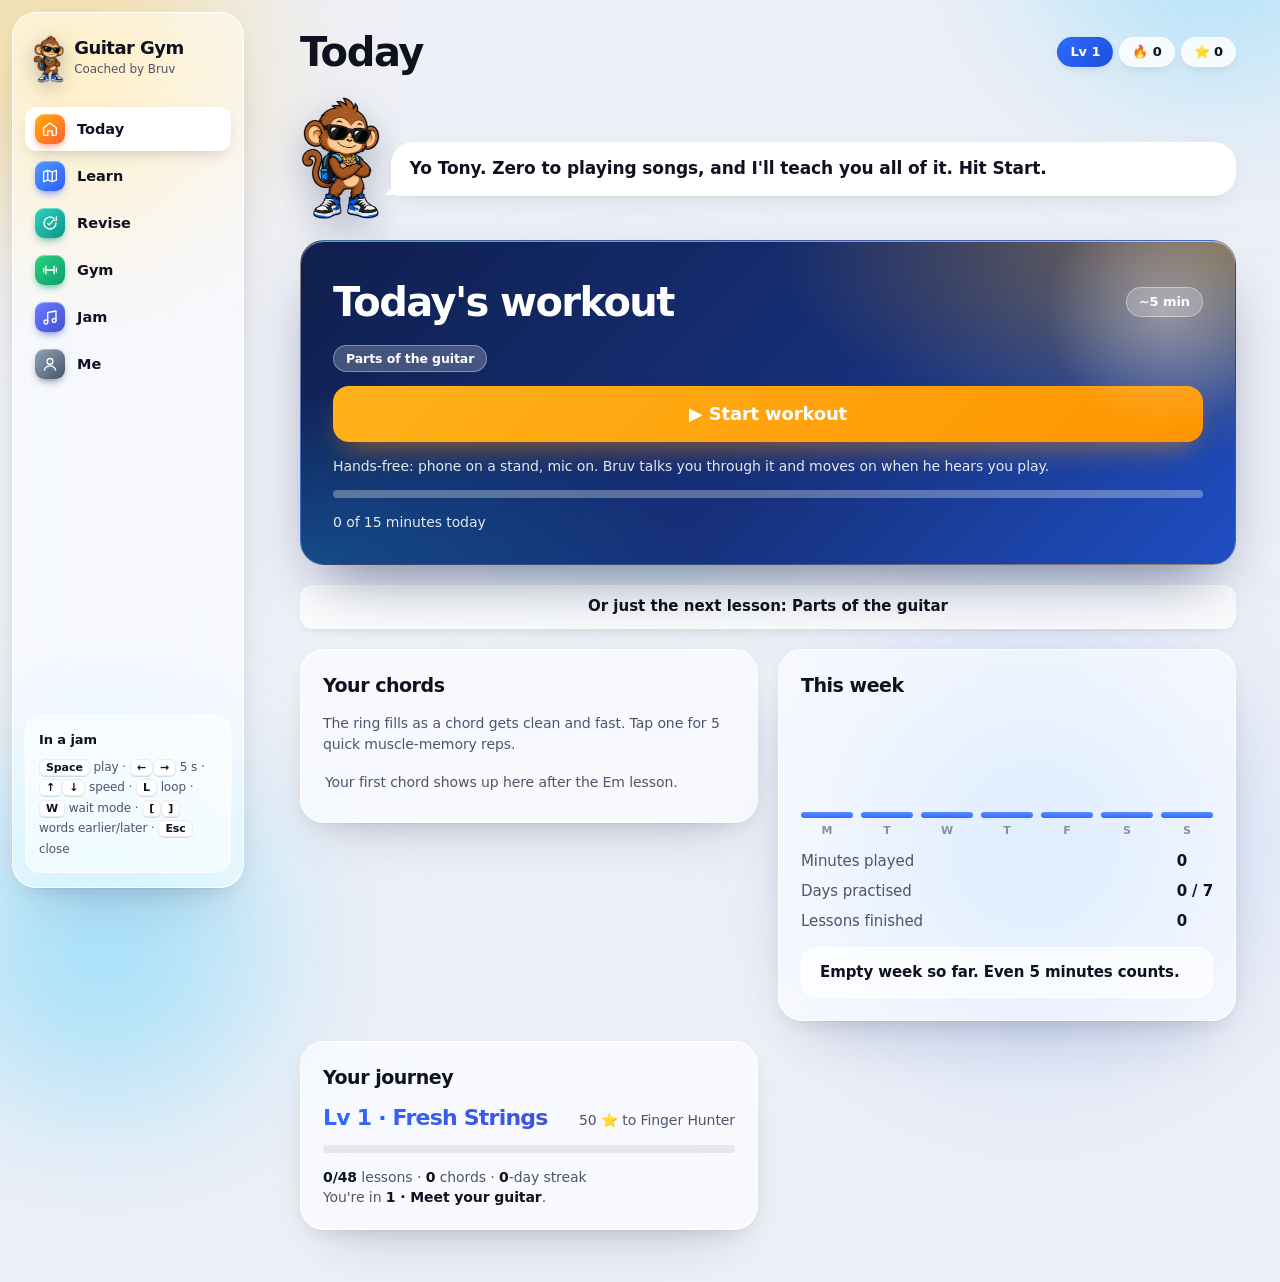
==== commit 660c1b38: "Add files via upload" ====
--- a/index.html
+++ b/index.html
@@ -1370,5 +1370,5 @@
 refresh();
 </script>
 <script src="studio.js?v=25"></script>
-<script src="revise.js?v=3"></script>
+<script src="revise.js?v=4"></script>
 </body></html>
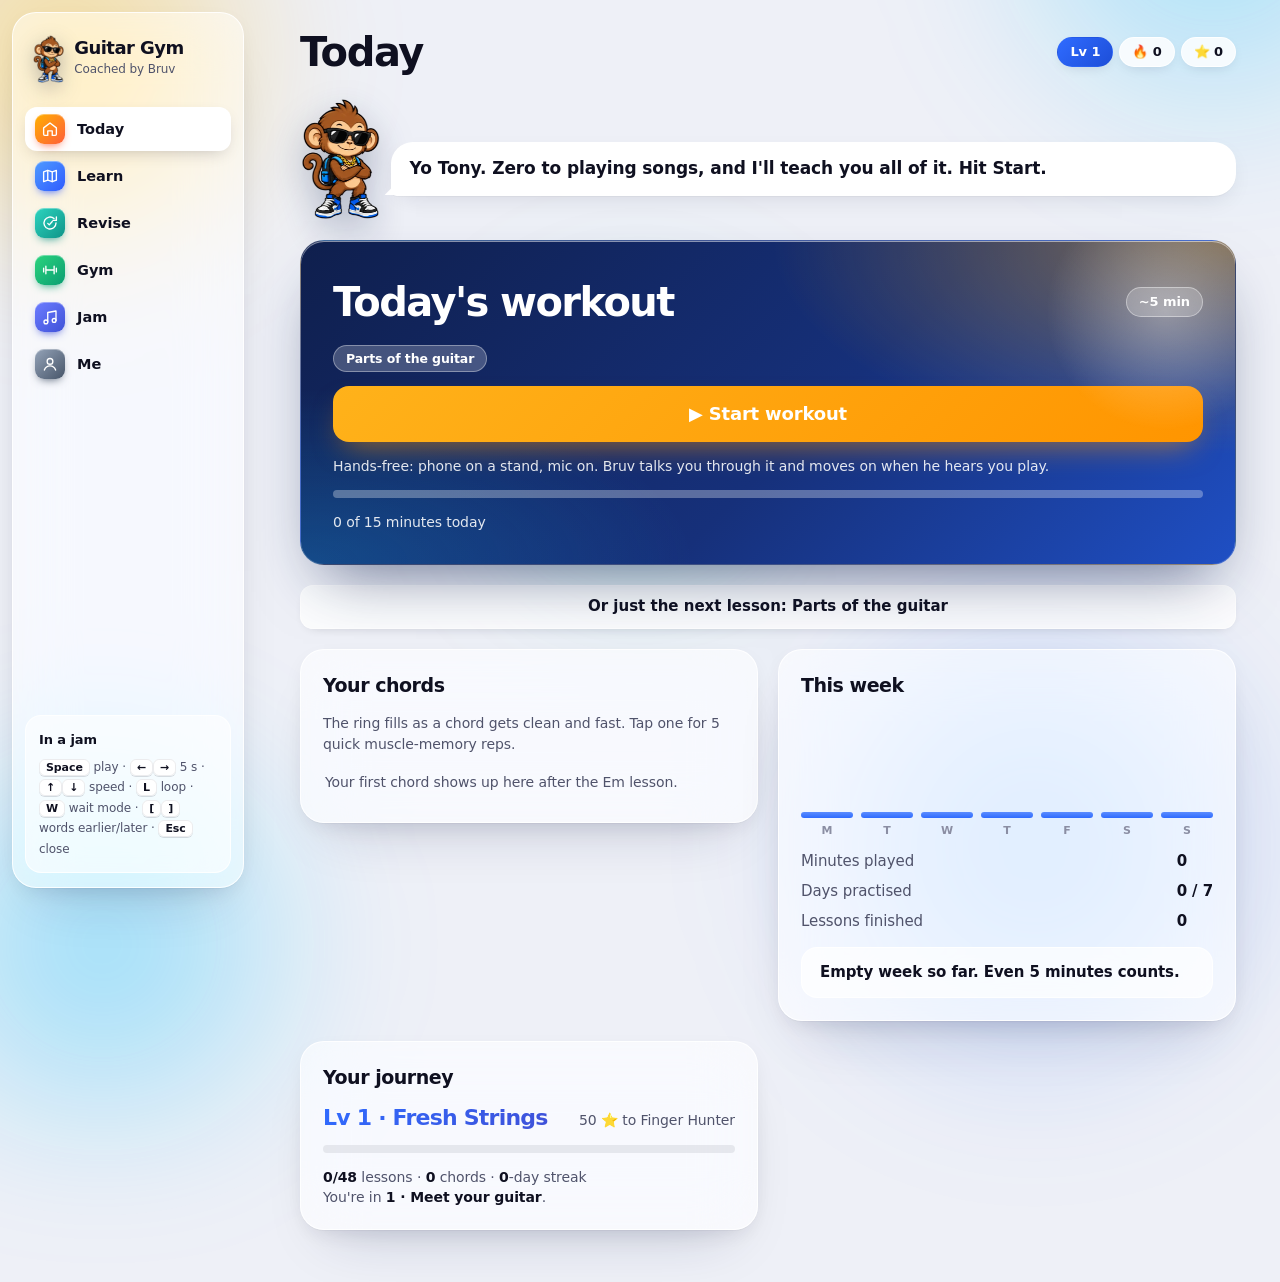
==== commit 525112ef: "Add files via upload" ====
--- a/index.html
+++ b/index.html
@@ -475,6 +475,7 @@
 let known=S("known",{open:1});  // chord → true
 let bests=S("bests",{});       // "A→B" race secs
 let onemin=S("onemin",{});     // "A-B" changes in 60s
+let focus=S("focus",[["Am","E"],["Am","Dm"],["A","Dm"],["Em","D"],["C","Am"],["C","A"],["C","G"],["G","E"]]); // pinned change pairs, drilled in every recap
 let badges=S("badges",{});
 let cfg=S("cfg",{left:false,goal:15,guide:true,easy:true});cfg.voice??=true;cfg.view??="chart";
 let custom=S("custom",[]);
@@ -482,7 +483,7 @@
 let counters=S("counters",{ear:0,quiz:0,songs:0,tuned:0,notes:0,groove:0});
 let log=S("log",{done:{},race:{}});let cleanN=S("clean",{}),jam=S("jam",{}); // clean String Doctor checks per chord; per-song jam speed/best; // per-day history for the weekly card: lessons finished, average change time
 function logRace(secs){const d=today(),r=log.race[d]||{sum:0,n:0};r.sum+=secs;r.n++;log.race[d]=r;save()}
-function save(){W("log",log);W("stats",st);W("done",done);W("known",known);W("bests",bests);W("onemin",onemin);W("badges",badges);W("cfg",cfg);W("custom",custom);W("lyrics",lyrics);W("counters",counters);W("clean",cleanN);W("jam",jam)}
+function save(){W("log",log);W("stats",st);W("done",done);W("known",known);W("bests",bests);W("onemin",onemin);W("badges",badges);W("cfg",cfg);W("focus",focus);W("custom",custom);W("lyrics",lyrics);W("counters",counters);W("clean",cleanN);W("jam",jam)}
 function addXp(n){if(st.last!==today()){const y=new Date(Date.now()-864e5).toDateString();st.streak=st.last===y?st.streak+1:1;st.last=today()}
   st.xp+=n;save();drawStats();checkBadges()}
 function drawStats(){$("streak").textContent="🔥 "+st.streak;$("xp").textContent="⭐ "+st.xp;const li=lvOf(st.xp);$("lv").textContent="Lv "+(li+1);
@@ -1285,7 +1286,14 @@
     ["🥁","Strum trainer","Patterns + timing score",!!done.strumopen,()=>runTool("Strum trainer",el=>{const sel=h("div","grid2");sel.innerHTML=`<select aria-label="Pattern">${Object.entries(PATTERNS).map(([k,p])=>`<option value="${k}">${p.name}</option>`).join("")}</select><select aria-label="Chord">${Object.keys(known).map(c=>`<option value="${c}">${label(c)}</option>`).join("")}</select>`;el.append(sel);const box=h("div","stack");el.append(box);
       const go=()=>{clean();box.innerHTML="";mountStrum(box,{pat:sel.children[0].value,chords:[sel.children[1].value],bpm:60,bars:8})};sel.onchange=go;go()})],
     ["⏱️","Change race","Beat your best switch",pairs.length>0,()=>runTool("Change race",el=>mountRace(el,{pairs:pairs.flatMap(p=>[p,[p[1],p[0]]])}))],
-    ["6️⃣","One-minute changes","How many in 60s?",pairs.length>0,()=>runTool("One-minute changes",el=>{const s=h("select","");s.setAttribute("aria-label","Chord pair");s.innerHTML=pairs.map((p,i)=>`<option value="${i}">${label(p[0])} ⇄ ${label(p[1])}</option>`).join("");el.append(s);const box=h("div","stack");el.append(box);const go=()=>{clean();box.innerHTML="";mountOneMin(box,{pair:pairs[+s.value]})};s.onchange=go;go()})],
+    ["6️⃣","One-minute changes","How many in 60s?",pairs.length>0,()=>runTool("One-minute changes",el=>{
+      // pinned pairs come first, and the pin button adds or drops a pair from every recap
+      const pk=p=>[...p].sort().join("-"),pinned=p=>focus.some(f=>pk(f)===pk(p)),list=[...focus.filter(p=>p.every(c=>known[c])),...pairs.filter(p=>!pinned(p))];
+      const top=h("div","row"),s=h("select","");s.setAttribute("aria-label","Chord pair");
+      const opts=()=>{const v=s.value;s.innerHTML=list.map((p,i)=>`<option value="${i}">${pinned(p)?"📌 ":""}${label(p[0])} ⇄ ${label(p[1])}</option>`).join("");if(v)s.value=v};opts();
+      const pin=h("button","ghost",""),drawPin=()=>pin.textContent=pinned(list[+s.value])?"📌 Pinned to recap":"Pin to recap";
+      pin.onclick=()=>{const p=list[+s.value];focus=pinned(p)?focus.filter(f=>pk(f)!==pk(p)):[...focus,p];save();opts();drawPin();toast(pinned(p)?"Pinned. It's in every recap now.":"Unpinned")};
+      top.append(s,pin);el.append(top);const box=h("div","stack");el.append(box);const go=()=>{clean();box.innerHTML="";drawPin();mountOneMin(box,{pair:list[+s.value]})};s.onchange=go;go()})],
     ["👂","Ear trainer","Major vs minor, string names",!!done.strings,()=>runTool("Ear trainer",el=>{const r=h("div","row");el.append(r);const box=h("div","stack");el.append(box);btn(r,"Happy or sad","ghost",()=>{box.innerHTML="";mountEar(box,{kind:"majmin",n:10})});btn(r,"Which string","ghost",()=>{box.innerHTML="";mountEar(box,{kind:"string",n:10})});mountEar(box,{kind:"majmin",n:10})})],
     ["🎼","Ode to Joy","Melody practice",!!done.ode,()=>runLesson(LESSONS.find(l=>l.id==="ode"))],
     ["🕷️","Finger warm-up","1-2-3-4 drill",!!done.spider,()=>runLesson(LESSONS.find(l=>l.id==="spider"))],
@@ -1370,5 +1378,5 @@
 refresh();
 </script>
 <script src="studio.js?v=25"></script>
-<script src="revise.js?v=4"></script>
+<script src="revise.js?v=5"></script>
 </body></html>
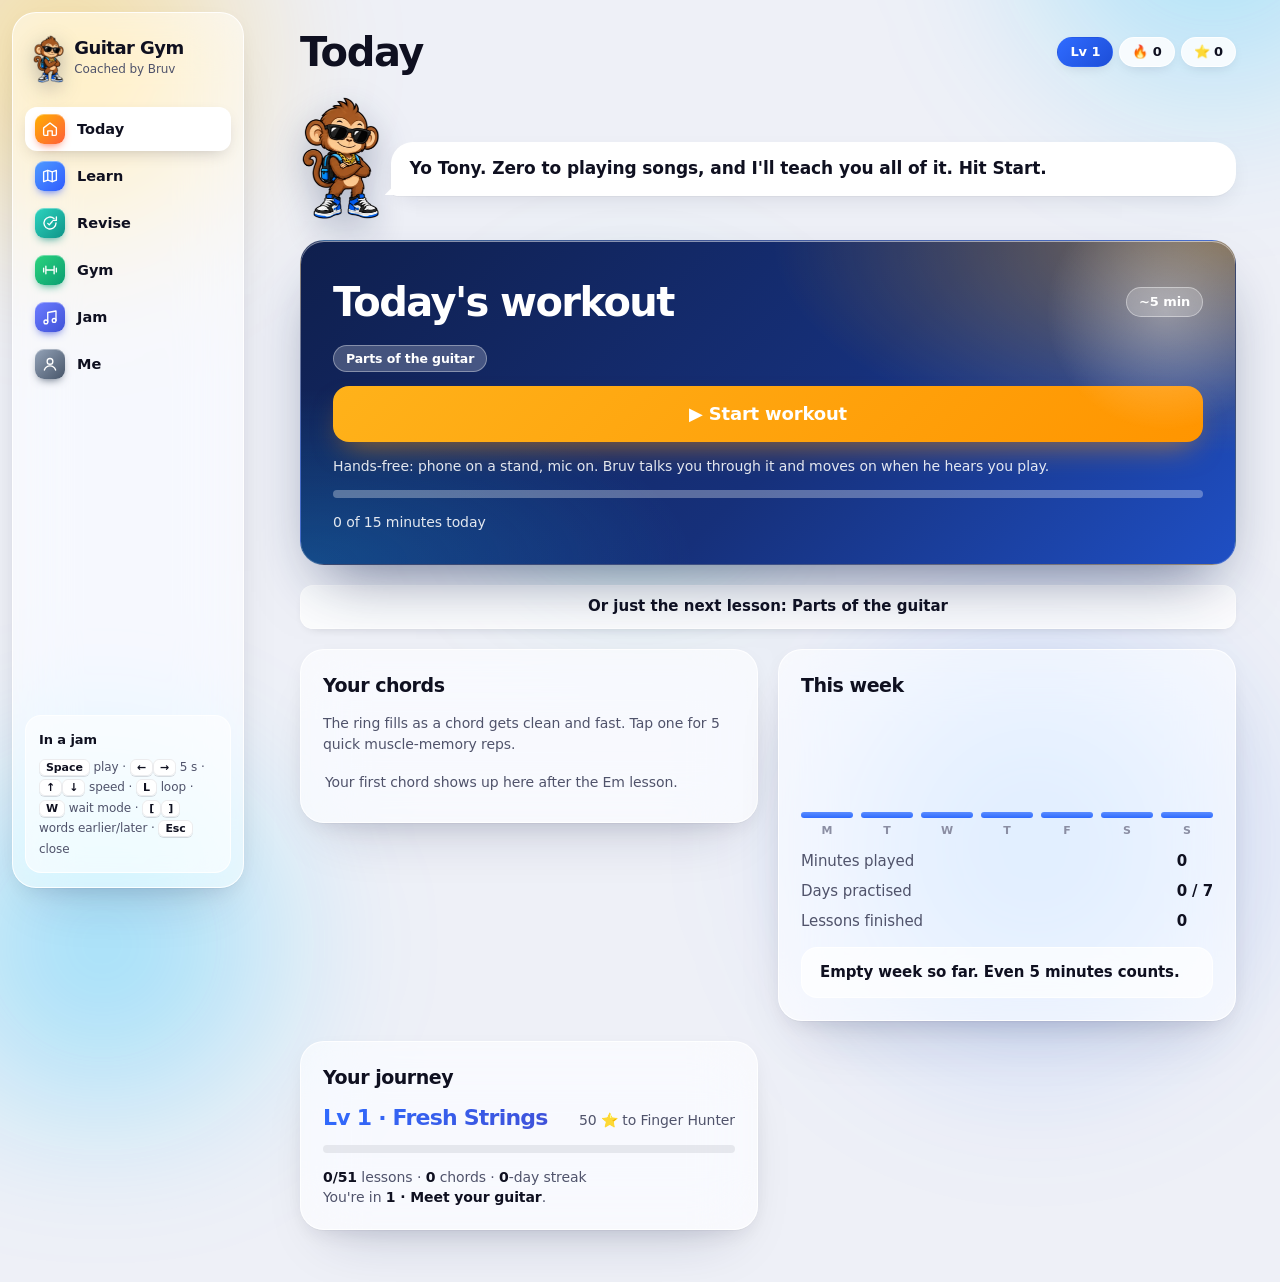
==== commit eccfe577: "Add files via upload" ====
--- a/index.html
+++ b/index.html
@@ -446,6 +446,9 @@
   E:{f:[0,2,2,1,0,0],n:[0,2,3,1,0,0],pc:[4,8,11]},
   A:{f:[-1,0,2,2,2,0],n:[0,0,1,2,3,0],pc:[9,1,4]},
   Dm:{f:[-1,-1,0,2,3,1],n:[0,0,0,2,3,1],pc:[2,5,9]},
+  G7:{f:[3,2,0,0,0,1],n:[3,2,0,0,0,1],pc:[7,11,2,5]},
+  C7:{f:[-1,3,2,3,1,0],n:[0,3,2,4,1,0],pc:[0,4,7,10]},
+  B7:{f:[-1,2,1,2,0,2],n:[0,2,1,3,0,4],pc:[11,3,6,9]},
   Fmaj7:{f:[-1,-1,3,2,1,0],n:[0,0,3,2,1,0],pc:[5,9,0],nick:"Easy F"},
   Fmini:{f:[-1,-1,3,2,1,1],n:[0,0,3,2,1,1],pc:[5,9,0],nick:"Mini F",barre:"Your index finger lies flat across the 2 thinnest strings at fret 1. That's a mini barre."},
   F:{f:[1,3,3,2,1,1],n:[1,3,4,2,1,1],pc:[5,9,0],barre:"Your index finger lies flat across ALL six strings at fret 1. Roll it slightly onto its bony side, and keep your thumb low behind the neck."},
@@ -476,6 +479,8 @@
 let bests=S("bests",{});       // "A→B" race secs
 let onemin=S("onemin",{});     // "A-B" changes in 60s
 let focus=S("focus",[["Am","E"],["Am","Dm"],["A","Dm"],["Em","D"],["C","Am"],["C","A"],["C","G"],["G","E"]]); // pinned change pairs, drilled in every recap
+// pairs pinned after the first batch: added once, so unpinning them later sticks
+if(S("focusv",1)<2){[["G7","C"],["C7","Fmaj7"],["E","B7"]].forEach(p=>{if(!focus.some(f=>[...f].sort().join()===[...p].sort().join()))focus.push(p)});W("focus",focus);W("focusv",2)}
 let badges=S("badges",{});
 let cfg=S("cfg",{left:false,goal:15,guide:true,easy:true});cfg.voice??=true;cfg.view??="chart";
 let custom=S("custom",[]);
@@ -1052,6 +1057,9 @@
   {id:"am",t:"Am",d:"C's sad cousin",steps:[...learnChord("Am","Almost the C shape, but finger 3 moves. Sounds sad."),{type:"race",pairs:[["Am","C"],["C","Am"]],rounds:3}]},
   {id:"e",t:"E",d:"Em plus one finger",steps:[...learnChord("E","It's Em with your index finger added. Bright and strong."),{type:"race",pairs:[["Em","E"],["E","Am"]],rounds:3}]},
   {id:"a",t:"A",d:"Three fingers in a row",steps:[...learnChord("A","Three fingers squeezed onto fret 2. Fiddly at first."),{type:"race",pairs:[["A","D"],["E","A"]],rounds:3},{type:"onemin",pair:["A","D"]}]},
+  {id:"g7",t:"G7",d:"G that wants to go to C",steps:[...learnChord("G7","A 7 chord adds one tense note. G7 pulls your ear straight to C."),{type:"race",pairs:[["G7","C"],["C","G7"]],rounds:3}]},
+  {id:"c7",t:"C7",d:"C that leads to F",steps:[...learnChord("C7","Your C shape plus your pinky on the G string, fret 3. It pulls towards F."),{type:"race",pairs:[["C","C7"],["C7","Fmaj7"]],rounds:3}]},
+  {id:"b7",t:"B7",d:"The four-finger one",steps:[...learnChord("B7","B7 uses all four fingers. It leads home to E and Em."),{type:"race",pairs:[["E","B7"],["B7","Em"]],rounds:3}]},
  ]},
  {t:"6 · Ears & know-how",ls:[
   {id:"majmin",t:"Major vs minor",d:"Happy vs sad",steps:[
@@ -1288,7 +1296,7 @@
     ["⏱️","Change race","Beat your best switch",pairs.length>0,()=>runTool("Change race",el=>mountRace(el,{pairs:pairs.flatMap(p=>[p,[p[1],p[0]]])}))],
     ["6️⃣","One-minute changes","How many in 60s?",pairs.length>0,()=>runTool("One-minute changes",el=>{
       // pinned pairs come first, and the pin button adds or drops a pair from every recap
-      const pk=p=>[...p].sort().join("-"),pinned=p=>focus.some(f=>pk(f)===pk(p)),list=[...focus.filter(p=>p.every(c=>known[c])),...pairs.filter(p=>!pinned(p))];
+      const pk=p=>[...p].sort().join("-"),pinned=p=>focus.some(f=>pk(f)===pk(p)),list=[...focus.filter(p=>p.every(c=>CH[c])),...pairs.filter(p=>!pinned(p))];
       const top=h("div","row"),s=h("select","");s.setAttribute("aria-label","Chord pair");
       const opts=()=>{const v=s.value;s.innerHTML=list.map((p,i)=>`<option value="${i}">${pinned(p)?"📌 ":""}${label(p[0])} ⇄ ${label(p[1])}</option>`).join("");if(v)s.value=v};opts();
       const pin=h("button","ghost",""),drawPin=()=>pin.textContent=pinned(list[+s.value])?"📌 Pinned to recap":"Pin to recap";
@@ -1378,5 +1386,5 @@
 refresh();
 </script>
 <script src="studio.js?v=25"></script>
-<script src="revise.js?v=5"></script>
+<script src="revise.js?v=6"></script>
 </body></html>
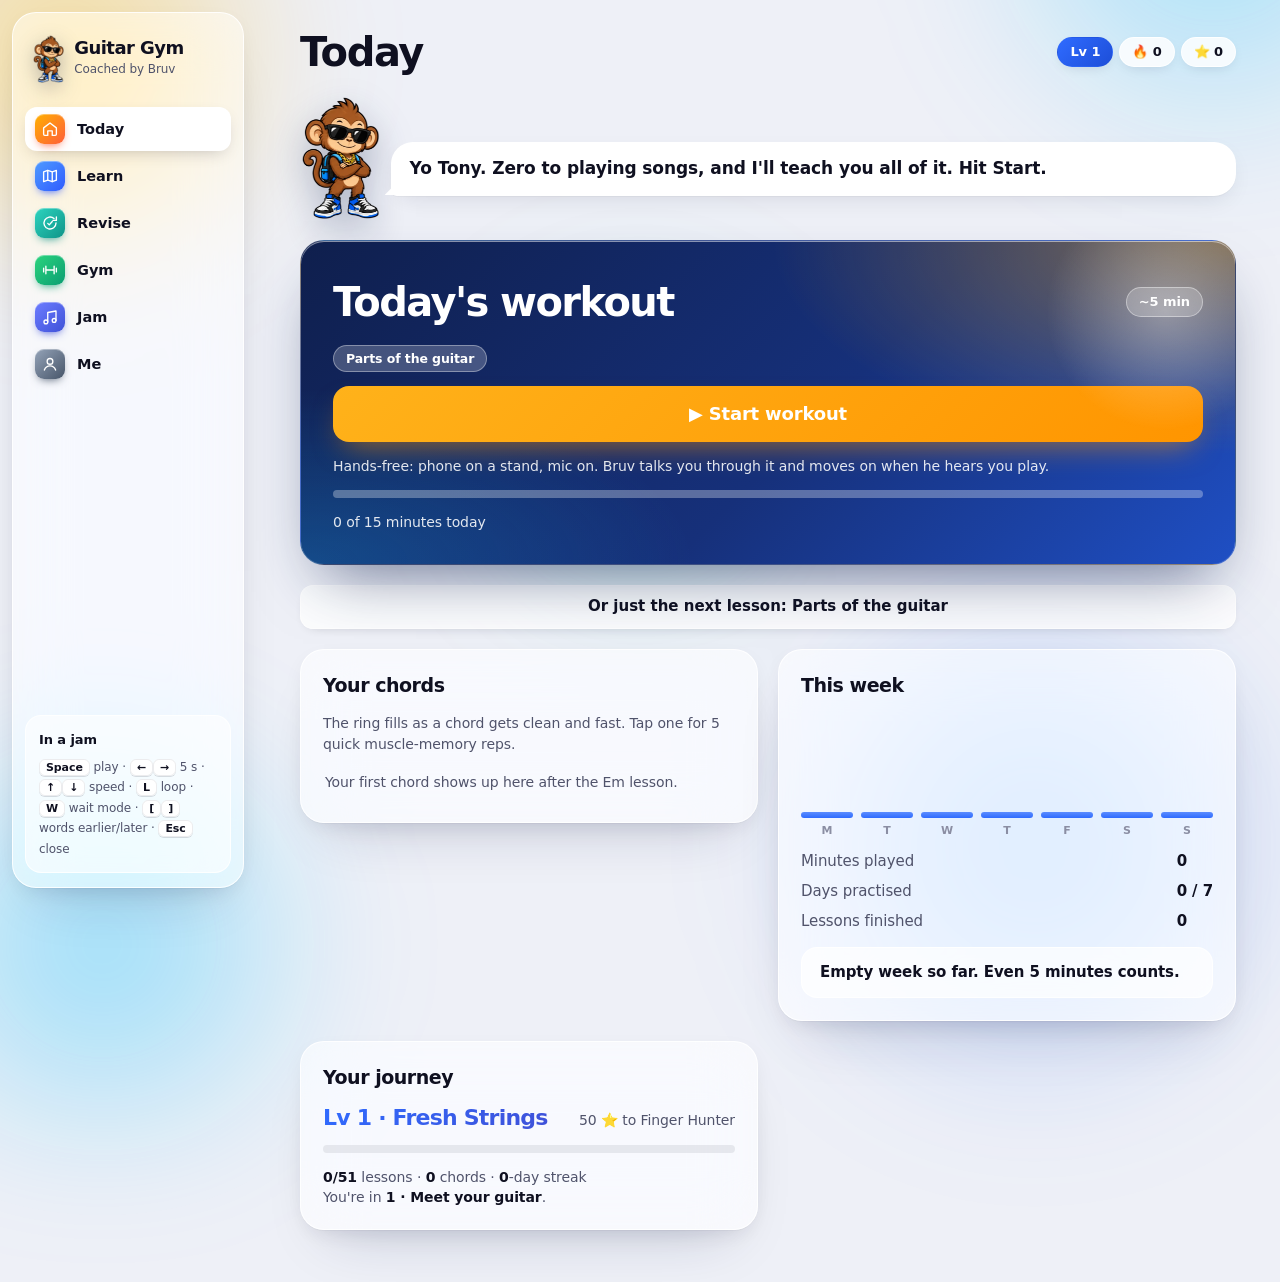
==== commit ef68f0b7: "Add files via upload" ====
--- a/index.html
+++ b/index.html
@@ -10,8 +10,9 @@
 <link rel="apple-touch-icon" href="icon-180.png">
 <link rel="icon" type="image/png" href="icon-512.png">
 <title>Bruv's Guitar Gym</title>
-<link rel="stylesheet" href="studio.css?v=24">
+<link rel="stylesheet" href="studio.css?v=25">
 <link rel="stylesheet" href="revise.css?v=1">
+<link rel="stylesheet" href="progress.css?v=2">
 <style>
 /* Layout: bright Liquid Glass. A slow colour mesh (amber, sky, blue, teal) sits behind frosted white panels.
    Laptops get a glass sidebar with coloured icon tiles, phones a glass tab bar. Ink text, an amber gradient for actions, navy and blue for depth. */
@@ -151,6 +152,19 @@
 
 /* strum lane */
 .lane{display:grid;gap:6px}
+.strum2{display:grid;grid-template-columns:120px minmax(0,1fr);gap:14px;align-items:stretch}
+.pend{width:120px;height:100%;min-height:120px;background:#fff;border:1px solid var(--line);border-radius:16px;box-shadow:0 2px 8px -4px rgba(16,18,40,.15)}
+.pend .pstr line{stroke:#b8bccb}.pend .pstr.hit line{animation:pstr .35s ease-out}
+@keyframes pstr{0%{stroke:var(--orange)}100%{stroke:#b8bccb}}
+.pend .pick path{fill:var(--orange);stroke:#1d1300;stroke-width:1.5;stroke-linejoin:round}.pend .pick.ghost path{fill:#fff;stroke:var(--text3);stroke-dasharray:3 3}
+.lane2{display:grid;gap:5px}
+.sc{display:grid;justify-items:center;gap:2px;padding:10px 0 8px;border-radius:14px;background:#fff;border:1px solid var(--line);box-shadow:0 2px 8px -4px rgba(16,18,40,.15);transition:transform .08s}
+.sc i{font:800 30px/1 var(--round);font-style:normal;color:var(--text)}.sc b{font:800 15px var(--round);color:var(--text2)}.sc small{font:700 10.5px var(--sans);text-transform:uppercase;letter-spacing:.06em;color:var(--text3)}
+.sc.ghost{background:transparent;border-style:dashed;box-shadow:none}.sc.ghost i{color:#cfd2dd}
+.sc.on{background:var(--sunset);border-color:transparent;transform:translateY(-3px);box-shadow:0 12px 26px -10px rgba(255,140,0,.6)}.sc.on i,.sc.on b,.sc.on small{color:#1d1300}
+.sc.ghost.on{background:#eef0f6;box-shadow:none}.sc.ghost.on i{color:var(--text2)}.sc.ghost.on b,.sc.ghost.on small{color:var(--text2)}
+.strum-tip{text-align:center;margin:0}
+@media (max-width:620px){.strum2{grid-template-columns:1fr}.pend{width:100%;height:110px}.sc i{font-size:22px}.sc small{display:none}}
 .slots{display:grid;gap:5px}
 .slot{border:1px solid var(--line);border-radius:14px;background:#fff;height:66px;display:grid;place-items:center;font:700 28px var(--round);color:var(--text);box-shadow:0 2px 8px -4px rgba(16,18,40,.15)}
 .slot.rest{color:#c5c7d3}
@@ -258,6 +272,20 @@
 .now.small{min-height:0;gap:14px}
 .now.small .cname{font-size:46px}
 .now.small svg{max-height:120px;width:auto}
+.clip{display:grid;gap:10px;justify-items:center;background:rgba(255,255,255,.72);border:1px solid var(--edge);border-radius:18px;padding:14px 18px;box-shadow:0 4px 14px -10px rgba(16,18,40,.35)}
+.clip-l{display:flex;gap:10px;align-items:center;font:800 20px var(--round);letter-spacing:-.02em;color:var(--text3)}
+.clip-l b{color:var(--text3);transition:color .3s}.clip-l b.on{color:var(--text)}
+.clip svg{cursor:pointer;max-width:100%;height:auto}
+.clip .fd{transition:transform .7s cubic-bezier(.55,0,.2,1),opacity .45s}
+.clip .fi{transition:transform .3s;transform-box:fill-box;transform-origin:center}
+.clip .fd.lift .fi{transform:scale(1.22)}
+.clip .mk{transition:opacity .45s}
+.clip.still .fd,.clip.still .mk{transition:none}
+.clip .ring{animation:anchor 1.6s ease-in-out infinite}
+@keyframes anchor{0%,100%{opacity:.25}50%{opacity:.9}}
+.clip.paused svg{opacity:.75}
+.clip ul{margin:0;padding-left:18px;display:grid;gap:5px;font-size:14.5px;line-height:1.4;justify-self:stretch;text-align:left}
+.clip small{color:var(--text3);font-size:12px}
 .docs{display:grid;gap:8px}
 .doc{display:flex;gap:10px;align-items:flex-start;background:#fff;border:1px solid var(--line);border-radius:13px;padding:10px 12px;font-weight:550;line-height:1.45}
 .doc b.s{flex:none;width:24px;height:24px;border-radius:50%;display:grid;place-items:center;color:#fff;background:var(--hot);font-size:12px}
@@ -377,6 +405,7 @@
 </section>
 
 <section id="tab-me" class="stack" hidden>
+  <div class="card pg" id="progress"></div>
   <div class="card"><h2>Stats</h2><div class="best" id="mestats"></div></div>
   <div class="card"><h2>Badges</h2><div class="badges" id="badges"></div></div>
   <div class="card"><h2>Settings</h2>
@@ -468,9 +497,15 @@
   downs:{name:"All downs",slots:"D.D.D.D.",beats:4,tip:"One strum on every beat. Count 1, 2, 3, 4."},
   du:{name:"Down-ups",slots:"DUDUDUDU",beats:4,tip:"Down on the numbers, up on the 'and'. Your hand never stops moving."},
   folk:{name:"Folk strum",slots:"D.DU.UDU",beats:4,tip:"Down, down-up, up-down-up. The hand keeps swinging even when it misses the strings."},
-  waltz:{name:"6/8 sway",slots:"D..D..",beats:6,tip:"Count 1 2 3 4 5 6. Strum on 1 and 4. Rocking, like a slow dance."},
+  waltz:{name:"6/8 sway",slots:"D..D..",motion:"DuuDuu",beats:6,tip:"Count 1 2 3 4 5 6. Strum on 1 and 4. Rocking, like a slow dance."},
   waltz2:{name:"6/8 full",slots:"D.DUDU",beats:6,tip:"Down on 1, then down-up down-up. This is the Perfect feel."},
 };
+
+// one cell per slot. The hand never stops: down on the numbers, up on the "and". A gap is a ghost strum: the hand still swings, it just misses the strings
+const strumDown=(P,k)=>P.motion?P.motion[k].toLowerCase()==="d":P.slots[k]!=="."?P.slots[k]==="D":k%2===0;
+const strumCount=P=>P.beats===6?["1","2","3","4","5","6"]:["1","&","2","&","3","&","4","&"];
+const strumCells=P=>[...P.slots].map((x,k)=>{const dn=strumDown(P,k),hit=x!==".";
+  return`<div class="sc ${hit?"hit":"ghost"} ${dn?"dn":"up"}"><i>${dn?"↓":"↑"}</i><b>${strumCount(P)[k]}</b><small>${hit?(dn?"Down":"Up"):"miss"}</small></div>`}).join("");
 
 /* ================= state ================= */
 let st=S("stats",{xp:0,streak:0,last:"",mins:{},totalSec:0});
@@ -588,6 +623,57 @@
       if(f<0)s+=`<text x="${x}" y="14" fill="var(--hot)" font-size="12" font-weight="900" text-anchor="middle">✕</text>`;
       else if(f===0)s+=`<circle cx="${x}" cy="10" r="4.5" fill="none" stroke="var(--ink)" stroke-width="1.5"/>`;else s+=dot(x,22+rel(f)*24-12,i);s+=badge(x,138,i)})}
   return `<span class="${cfg.left?"flip":""}">${s}</svg></span>`}
+/* change clips: an animated chord chart that moves your fingers from one shape to the next, with the hint for that change.
+   Green fingers stay down, teal ones slide along their string, blue ones lift and move. */
+const SNAME=["thickest (low E)","A","D","G","B","thinnest (high e)"];
+function fingerMap(c){const ch=CH[c],m={};ch.n.forEach((fg,i)=>{if(fg)(m[fg]=m[fg]||[]).push({s:i,f:ch.f[i]})});return m}
+const lowStr=c=>CH[c].f.findIndex(f=>f>=0);
+function changeHint(a,b){const A=fingerMap(a),B=fingerMap(b),tips=[],kind={},one=x=>x&&x.length===1?x[0]:null,F=[1,2,3,4];
+  F.forEach(f=>{const p=A[f],q=B[f];if(!p&&!q)return;if(!p){kind[f]="land";return}if(!q){kind[f]="lift";return}const P=one(p),Q=one(q);
+    if(!P||!Q){const ss=p.length===q.length&&p.every((x,k)=>x.s===q[k].s);kind[f]=ss&&p[0].f===q[0].f?"stay":ss?"slide":"move";return}
+    kind[f]=P.s===Q.s&&P.f===Q.f?"stay":P.s===Q.s?"slide":"move"});
+  // the whole hand moving as one block (Am → E, G7 → C)
+  const both=F.filter(f=>A[f]&&B[f]);let shift=null;
+  if(both.length>=2&&!F.some(f=>kind[f]==="land"||kind[f]==="lift")&&both.every(f=>A[f].length===B[f].length)){
+    const d=both.flatMap(f=>A[f].map((p,k)=>[B[f][k].s-p.s,B[f][k].f-p.f]));if(d.every(x=>x[0]===d[0][0]&&x[1]===d[0][1])&&(d[0][0]||d[0][1]))shift=d[0]}
+  const pl=(n,w)=>`${n} ${w}${n>1?"s":""}`;
+  if(shift){const[ds,df]=shift;tips.push(`<b>Move the whole shape as one block</b>${ds?`, ${pl(Math.abs(ds),"string")} ${ds>0?"thinner":"thicker"}`:""}${df?`${ds?" and":","} ${pl(Math.abs(df),"fret")} ${df>0?"up the neck":"towards the headstock"}`:""}. Keep your fingers locked in the shape.`)}
+  else{F.filter(f=>kind[f]==="stay").forEach(f=>{const p=A[f];tips.push(`<b>Keep finger ${f} down</b> on the ${p.length>1?"strings at":`${SNAME[p[0].s]} string,`} fret ${p[0].f}. It never lifts.`)});
+    F.filter(f=>kind[f]==="slide").forEach(f=>tips.push(`<b>Slide finger ${f}</b> along the ${SNAME[A[f][0].s]} string from fret ${A[f][0].f} to ${B[f][0].f}. Keep it touching the string.`));
+    if(!tips.length){const i=CH[b].f.findIndex((f,k)=>f>0&&CH[b].n[k]);if(i>=0)tips.push(`<b>Lead with finger ${CH[b].n[i]}</b>: aim it at the ${SNAME[i]} string, fret ${CH[b].f[i]}, and let the others land with it.`)}
+    else{const mv=F.filter(f=>kind[f]==="move"||kind[f]==="land");
+      if(mv.length===1){const q=B[mv[0]][0];tips.push(`<b>${F.some(f=>kind[f]==="slide")?"Finger":"Only finger"} ${mv[0]} moves</b>: to the ${SNAME[q.s]} string, fret ${q.f}.`)}else if(mv.length)tips.push(`Move the other fingers together, not one by one.`)}}
+  const la=lowStr(a),lb=lowStr(b);if(la!==lb)tips.push(`Strum from the <b>${SNAME[la]}</b> string for ${label(a)} and the <b>${SNAME[lb]}</b> string for ${label(b)}.`);
+  return{tips,kind}}
+function changeClip(a,b){const A=fingerMap(a),B=fingerMap(b),{tips,kind}=changeHint(a,b);
+  const up=[...CH[a].f,...CH[b].f].filter(f=>f>0),top=up.length?Math.max(...up):1,base=top>4?Math.min(...up):1,nf=Math.max(4,Math.min(6,top-base+1));
+  const SX=24,FY=32,X0=28,Y0=36,W=X0*2+SX*5,H=Y0+FY*nf+10,x=s=>X0+s*SX,y=f=>Y0+(f-base+.5)*FY;
+  const col={stay:"var(--good)",slide:"var(--teal)",move:"var(--blue)",land:"var(--blue)",lift:"var(--blue)"};
+  let s=`<svg viewBox="0 0 ${W} ${H}" width="${Math.round(W*1.3)}" height="${Math.round(H*1.3)}" role="img" aria-label="${label(a)} to ${label(b)}, animated">`;
+  s+=`<rect x="${X0}" y="${Y0-(base>1?2:5)}" width="${SX*5}" height="${base>1?2:5}" fill="var(--ink)"/>`;
+  if(base>1)s+=`<text x="${X0-8}" y="${Y0+FY*.5+4}" font-size="11" font-weight="800" fill="var(--mute)" text-anchor="end">${base}fr</text>`;
+  for(let j=1;j<=nf;j++)s+=`<line x1="${X0}" y1="${Y0+j*FY}" x2="${X0+SX*5}" y2="${Y0+j*FY}" stroke="var(--tan)" stroke-width="2"/>`;
+  for(let i=0;i<6;i++)s+=`<line x1="${x(i)}" y1="${Y0}" x2="${x(i)}" y2="${Y0+nf*FY}" stroke="var(--mute)" stroke-width="${1.2+(5-i)*.25}"/>`;
+  // open / muted markers for each chord, crossfaded
+  [[a,"a"],[b,"b"]].forEach(([c,k])=>{s+=`<g class="mk" data-ph="${k}">`+CH[c].f.map((f,i)=>f<0?`<text x="${x(i)}" y="${Y0-11}" fill="var(--hot)" font-size="12" font-weight="900" text-anchor="middle">✕</text>`:f===0?`<circle cx="${x(i)}" cy="${Y0-15}" r="4.5" fill="none" stroke="var(--ink)" stroke-width="1.5"/>`:"").join("")+`</g>`});
+  // one group per finger; a barre that changes shape crossfades instead of moving
+  const dot=(f,p)=>p.length>1?`<rect x="${x(p[0].s)-11}" y="-11" width="${x(p.at(-1).s)-x(p[0].s)+22}" height="22" rx="11" fill="${col[kind[f]]}" stroke="var(--ink)" stroke-width="1.5"/><text x="${x(p[0].s)}" y="4" fill="#fff" font-size="12" font-weight="900" text-anchor="middle">${f}</text>`
+    :`<circle r="11" fill="${col[kind[f]]}" stroke="var(--ink)" stroke-width="1.5"/>${kind[f]==="stay"?`<circle class="ring" r="16" fill="none" stroke="var(--good)" stroke-width="2.5"/>`:""}<text y="4" fill="#fff" font-size="12" font-weight="900" text-anchor="middle">${f}</text>`;
+  const pos=p=>p?(p.length>1?`0,${y(p[0].f)}`:`${x(p[0].s)},${y(p[0].f)}`):"none";
+  for(let f=1;f<=4;f++){const p=A[f],q=B[f];if(!p&&!q)continue;
+    const same=p&&q&&p.length===q.length&&(p.length===1||kind[f]==="stay"||p.every((x,k)=>x.s===q[k].s));
+    if(same||!p||!q)s+=`<g class="fd${kind[f]==="move"||kind[f]==="slide"?" mv":""}" data-pa="${pos(p)}" data-pb="${pos(q)}"><g class="fi">${dot(f,p||q)}</g></g>`;
+    else s+=`<g class="fd" data-pa="${pos(p)}" data-pb="none"><g class="fi">${dot(f,p)}</g></g><g class="fd" data-pa="none" data-pb="${pos(q)}"><g class="fi">${dot(f,q)}</g></g>`}
+  const w=h("div","clip",`<div class="clip-l"><b data-cl="a">${esc(label(a))}</b><span>→</span><b data-cl="b">${esc(label(b))}</b></div><span class="${cfg.left?"flip":""}">${s}</svg></span>
+    <ul>${tips.map(t=>`<li>${t}</li>`).join("")}</ul><small>Green stays down · teal slides · blue lifts and moves. Tap the chart to pause.</small>`);
+  const G=[...w.querySelectorAll(".fd")];let ph="b",paused=false;
+  const show=k=>{ph=k;G.forEach(g=>{const v=g.dataset["p"+k];if(v==="none"){g.style.opacity=0}else{const[px,py]=v.split(",");g.style.transform=`translate(${px}px,${py}px)`;g.style.opacity=1}});
+    w.querySelectorAll(".mk").forEach(m=>m.style.opacity=m.dataset.ph===k?1:0);w.querySelectorAll("[data-cl]").forEach(e=>e.classList.toggle("on",e.dataset.cl===k))};
+  // start on the first shape with no animation, then flip every 2s (0.7s moving, 1.3s holding)
+  w.classList.add("still");show("a");requestAnimationFrame(()=>requestAnimationFrame(()=>w.classList.remove("still")));
+  const iv=setInterval(()=>{if(!w.isConnected){clearInterval(iv);return}if(paused)return;const mv=G.filter(g=>g.classList.contains("mv"));mv.forEach(g=>g.classList.add("lift"));setTimeout(()=>mv.forEach(g=>g.classList.remove("lift")),450);show(ph==="a"?"b":"a")},2000);
+  w.querySelector("svg").onclick=()=>{paused=!paused;w.classList.toggle("paused",paused)};
+  return w}
 const VIS={
   parts:`<svg viewBox="0 0 340 170" width="100%" style="max-width:420px" role="img" aria-label="Guitar parts">
     <path d="M40 85c0-40 30-60 60-55 20 3 30 18 50 18s30-15 50-18c30-5 40 15 40 55s-10 60-40 55c-20-3-30-18-50-18s-30 15-50 18c-30 5-60-15-60-55z" fill="var(--tan)" stroke="var(--ink)" stroke-width="3"/>
@@ -717,25 +803,34 @@
   const cnt=P.beats===6?["1","2","3","4","5","6"]:["1","&","2","&","3","&","4","&"],rid="bpm"+Math.random().toString(36).slice(2,7);
   el.innerHTML=`<div class="body">${s.t?s.t+"<br>":""}<b>${P.name}</b><small>${P.tip}</small></div>
    <div class="now" style="min-height:110px"><div class="cname" data-c style="font-size:52px"></div><div data-d></div></div><div class="mute" style="text-align:center;font-weight:900" data-n></div>
-   <div class="lane"><div class="slots" style="grid-template-columns:repeat(${sl},1fr)"></div><div class="counts" style="grid-template-columns:repeat(${sl},1fr)">${cnt.map(x=>`<span>${x}</span>`).join("")}</div></div>
+   <div class="strum2"><svg class="pend" viewBox="0 0 100 120" aria-hidden="true"><g class="pstr">${[0,1,2,3,4,5].map(i=>`<line x1="8" x2="92" y1="${32+i*11}" y2="${32+i*11}" stroke-width="${2.6-i*.3}"/>`).join("")}</g><g class="pick"><path d="M-13 -9h26l-13 20z" rx="3"/></g></svg>
+     <div class="lane2" style="grid-template-columns:repeat(${sl},1fr)">${strumCells(P)}</div></div>
+   <p class="mute strum-tip">Keep your hand swinging the whole time, like a pendulum. Where it says <b>miss</b>, swing past without touching the strings.</p>
    <div class="mute" style="text-align:center;font-weight:900" data-b>${bars} bars · 1 bar count-in</div><div class="mute" style="text-align:center;font-weight:900;font-size:16px" data-t></div>
    <label class="mute" for="${rid}">Speed: <b data-v>${bpm}</b> bpm</label><input type="range" id="${rid}" min="40" max="140" value="${bpm}"><div class="row"></div>`;
-  const q=k=>el.querySelector(k),slots=q(".slots"),row=q(".row");
-  [...P.slots].forEach(x=>slots.append(h("div","slot"+(x==="."?" rest":""),x==="D"?"↓":x==="U"?"↑":"·")));
+  const q=k=>el.querySelector(k),slots=q(".lane2"),row=q(".row"),pick=q(".pick"),pstr=q(".pstr");
+  // the pick swings down or up across the strings once per slot, and the strings light up when it actually hits them
+  let slotT=0,slotK=-1,flashed=true,praf=0;const mark=k=>{[...slots.children].forEach((d,j)=>d.classList.toggle("on",j===k));slotK=k;slotT=performance.now();flashed=k<0};
+  (function swing(){praf=requestAnimationFrame(swing);if(!el.isConnected){cancelAnimationFrame(praf);return}if(slotK<0){pick.setAttribute("transform","translate(50 14)");return}
+    const p=Math.min(1,(performance.now()-slotT)/ms()),e=p<.5?2*p*p:1-2*(1-p)*(1-p),dn=strumDown(P,slotK),hit=P.slots[slotK]!==".";
+    pick.setAttribute("transform",`translate(${hit?50:76} ${dn?14+92*e:106-92*e}) rotate(${dn?0:180})`);pick.classList.toggle("ghost",!hit);
+    if(hit&&!flashed&&p>.35){flashed=true;pstr.classList.remove("hit");void pstr.getBoundingClientRect();pstr.classList.add("hit")}})();
   const chordAt=b=>chords[((b%chords.length)+chords.length)%chords.length];
   const show=()=>{const c=chordAt(Math.max(bar,0));q("[data-c]").textContent=label(c);q("[data-d]").innerHTML=c==="open"?"":dia(c);q("[data-n]").textContent=chords.length>1?"Next: "+label(chordAt(Math.max(bar,0)+1)):""};show();
   const ms=()=>(P.beats===6?60000:30000)/bpm;
-  function tick(){const x=P.slots[slot],countIn=bar<0;[...slots.children].forEach((d,k)=>d.classList.toggle("on",k===slot));
+  function tick(){const x=P.slots[slot],countIn=bar<0;mark(slot);
     const beatSlot=P.beats===6?(slot===0||slot===3):slot%2===0;
     if(beatSlot&&(countIn||!micOn))click(slot===0);
-    if(x!=="."&&!countIn){if(guideOn&&!micOn)strum(chordAt(bar),x==="D");expected.push(performance.now())}
+    if(x!=="."&&!countIn){if(guideOn&&!micOn)strum(chordAt(bar),strumDown(P,slot));expected.push(performance.now())}
     slot++;if(slot>=sl){slot=0;bar++;q("[data-b]").textContent=`Bar ${Math.min(bar+1,bars)} of ${bars}`;show();
       if(bar>=bars){stop();score();row.innerHTML="";btn(row,"Again","ghost",()=>{build();start()});if(done){btn(row,"Next","big",done);autoNext(row,done,4)}ding();say(rnd(["Locked in the groove.","Bruv is nodding.","That's rhythm, that."]));addXp(3)}}}
   function score(){const tt=q("[data-t]");if(!micOn||expected.length<4){tt.textContent="";return}
     const offs=onsets.map(o=>{let b=1e9;expected.forEach(e=>{if(Math.abs(o-e)<Math.abs(b))b=o-e});return b}).filter(x=>Math.abs(x)<ms()*.9);
     if(offs.length<3){tt.textContent="I couldn't hear many strums. Strum a bit louder or move the phone closer.";return}
     const sorted=[...offs].sort((a,b)=>a-b),med=sorted[sorted.length>>1],good=offs.filter(o=>Math.abs(o-med)<80).length,pct=Math.round(good/Math.max(expected.length,offs.length)*100);
-    lastResult={type:"strum",pct};tt.textContent=`On time: ${pct}%`+(pct>=80?" 🔥":pct>=55?" (getting there)":" (try it slower)");if(pct>=80){counters.groove++;save();checkBadges()}}
+    lastResult={type:"strum",pct};typeof logHist==="function"&&logHist("strum",s.pat,pct);tt.textContent=`On time: ${pct}%`+(pct>=80?" 🔥":pct>=55?" (getting there)":" (try it slower)");if(pct>=80){counters.groove++;save();checkBadges()}
+    // speed ladder: clean at this tempo, so offer 5 bpm more
+    if(pct>=80&&bpm<140)setTimeout(()=>btn(row,`⏩ ${bpm+5} bpm`,"ghost",()=>{bpm+=5;q("input[type=range]").value=bpm;q("[data-v]").textContent=bpm;build();start()}),0)}
   async function start(){armOff&&armOff();armOff=null;ctx();slot=0;bar=-1;onsets=[];expected=[];q("[data-t]").textContent="";q("[data-b]").textContent="Count-in…";
     micOn=s.listen!==false&&await ears();if(micOn){let prev=0,lastOn=0,recent=[],good=0,bad=0;off=listen(()=>{const l=level(),t=performance.now();
       if(l>.02&&l>prev*1.8&&t-lastOn>110){onsets.push(t);lastOn=t;
@@ -746,24 +841,26 @@
               else{bad++;good=0;if(bad===4){say(o-med>0?"Dragging a bit. Push forward.":"Rushing. Chill, ride the click.");bad=0}}}}}}
       prev=prev*.6+l*.4})}
     busy=true;tick();timer=setInterval(tick,ms());go.textContent="■ Stop";go.classList.add("stop")}
-  function stop(){clearInterval(timer);timer=null;busy=false;off&&off();off=null;if(go){go.textContent="▶ Start";go.classList.remove("stop")}[...slots.children].forEach(d=>d.classList.remove("on"))}
+  function stop(){clearInterval(timer);timer=null;busy=false;off&&off();off=null;if(go){go.textContent="▶ Start";go.classList.remove("stop")}mark(-1)}
   // hands-free: wait for one strum, then count in
   async function arm(){if(s.listen===false||!await ears()||timer)return;q("[data-b]").textContent="🎸 Strum once when you're ready. I'll count you in.";let prev=0,quietSince=0,t0=performance.now();
     armOff=listen(()=>{const l=level(),t=performance.now();if(t-t0<800){prev=l;return}if(l>.03&&l>prev*2){armOff();armOff=null;setTimeout(()=>{if(!timer&&el.isConnected)start()},900)}prev=prev*.6+l*.4})}
   let go;function build(){row.innerHTML="";go=btn(row,"▶ Start","big",()=>timer?stop():start());
-    btn(row,"🔊 Hear it","ghost",()=>{let k=0;const c=chordAt(0);const iv=setInterval(()=>{const x=P.slots[k];if(x!==".")strum(c,x==="D");[...slots.children].forEach((d,j)=>d.classList.toggle("on",j===k));if(++k>=sl){clearInterval(iv);setTimeout(()=>[...slots.children].forEach(d=>d.classList.remove("on")),ms())}},ms())});
+    // two bars of Bruv playing it, with the pick showing the motion, before you try
+    btn(row,"🔊 Watch & listen","ghost",()=>{if(timer)return;ctx();let k=0;const c=chordAt(0),n=sl*2;const step=()=>{const j=k%sl;if(P.slots[j]!==".")strum(c,strumDown(P,j));if(P.beats===6?j%3===0:j%2===0)click(j===0);mark(j);if(++k>=n){clearInterval(iv);setTimeout(()=>mark(-1),ms())}};const iv=setInterval(step,ms());step();cleanup.push(()=>clearInterval(iv))});
     if(done&&s.skip!==false)btn(row,"Skip","ghost",done)}
   build();arm();
   q("input[type=range]").oninput=e=>{bpm=+e.target.value;q("[data-v]").textContent=bpm;if(timer){clearInterval(timer);timer=setInterval(tick,ms())}};
-  el.append(h("p","mute","With the mic on, Bruv goes quiet after the count-in and scores your timing. Without it, he strums along so you can copy him."));
+  el.append(h("p","mute","Start slow. With the mic on, Bruv goes quiet after the count-in and scores your timing; get 80% and he'll offer you 5 bpm faster. Without the mic, he strums along so you can copy him."));
+  cleanup.push(()=>cancelAnimationFrame(praf));
   cleanup.push(()=>{clearInterval(timer);off&&off();armOff&&armOff()});
 }
 
 // change race. Hands-free with the mic: strum the first chord, wait for GO, switch; rounds run back to back
 function mountRace(el,s,done){
   const pairs=s.pairs;let race=null,raf,off=null,rounds=0,goT=null,nextT=null,auto=false;const need=s.rounds||3;
-  el.innerHTML=`<div class="body"><small>Hold the first chord. On GO, switch and strum. Goal: under 2 seconds, clean.</small></div><div class="mute" style="text-align:center;font-weight:900" data-l>Get ready</div><div class="target" data-g>—</div><div class="vis" data-d></div><div class="time" data-t>0.00s</div><div class="ear" hidden><span class="dot"></span><span data-e></span></div><div class="row"></div><div class="best" data-b></div>`;
-  const q=k=>el.querySelector(k),row=q(".row"),ear=q(".ear"),et=q("[data-e]");
+  el.innerHTML=`<div class="body"><small>Hold the first chord. On GO, switch and strum. Goal: under 2 seconds, clean.</small></div><div class="mute" style="text-align:center;font-weight:900" data-l>Get ready</div><div class="target" data-g>—</div><div class="vis" data-d></div><div class="time" data-t>0.00s</div><div class="ear" hidden><span class="dot"></span><span data-e></span></div><div class="row"></div><div data-clip></div><div class="best" data-b></div>`;
+  const q=k=>el.querySelector(k),row=q(".row"),ear=q(".ear"),et=q("[data-e]"),setClip=p=>{q("[data-clip]").innerHTML="";q("[data-clip]").append(changeClip(p[0],p[1]))};setClip(pairs[0]);
   const drawB=()=>q("[data-b]").innerHTML=pairs.map(p=>{const v=bests[p.join("→")];return `<span>${label(p[0])} → ${label(p[1])}</span><b style="color:${v&&v<2?"var(--good)":"var(--ink)"}">${v?v.toFixed(2)+"s":"—"}</b>`}).join("");drawB();
   const stopListen=()=>{off&&off();off=null};
   function end(secs){cancelAnimationFrame(raf);stopListen();const k=race.p.join("→");secs=Math.max(.2,secs);lastResult={type:"race",secs};q("[data-t]").textContent=secs.toFixed(2)+"s";logRace(secs);
@@ -775,7 +872,7 @@
     race.t=performance.now();const loop=()=>{if(!race)return;q("[data-t]").textContent=((performance.now()-race.t)/1000).toFixed(2)+"s";raf=requestAnimationFrame(loop)};loop();b.textContent="Done (if I miss it)";
     if(an){et.textContent="Listening for "+label(race.p[1])+"…";let hits=0;const tgt=race.p[1];stopListen();
       off=listen(()=>{if(!race)return;if(hears(tgt)){if(++hits>4)end((performance.now()-race.t)/1000-.08)}else hits=Math.max(0,hits-1)})}}
-  function newRound(){if(!el.isConnected)return;const p=rnd(pairs);race={p,stage:0};q("[data-l]").textContent="Hold";q("[data-g]").textContent=label(p[0]);q("[data-d]").innerHTML=dia(p[0]);q("[data-t]").textContent="0.00s";
+  function newRound(){if(!el.isConnected)return;const p=rnd(pairs);race={p,stage:0};setClip(p);q("[data-l]").textContent="Hold";q("[data-g]").textContent=label(p[0]);q("[data-d]").innerHTML=dia(p[0]);q("[data-t]").textContent="0.00s";
     if(!auto){b.textContent="Ready";strum(p[0]);return}
     b.textContent="GO now";et.textContent=`Strum ${label(p[0])} and hold it…`;let hits=0;stopListen();
     off=listen(()=>{if(!race||race.stage)return;if(hears(p[0])){if(++hits>6){stopListen();et.textContent="Nice. Wait for it…";goT=setTimeout(goNow,900+Math.random()*1600)}}else hits=Math.max(0,hits-1)})}
@@ -792,12 +889,12 @@
 function mountOneMin(el,s,done){
   const [a,b]=s.pair,k=a+"-"+b;let n=0,t=null,left=60,shown=false,off=null,cur=null,hits=0;
   el.innerHTML=`<div class="body"><small>Switch back and forth for 60 seconds, one strum per chord. Messy doesn't count.</small></div>
-   <div class="now">${dia(a)}<div class="cname" style="font-size:36px">⇄</div>${dia(b)}</div><div class="time" data-t>60</div><div class="target" data-n style="font-size:48px">0</div><div class="ear" hidden><span class="dot"></span><span data-e></span></div><div class="row"></div><p class="mute" style="text-align:center" data-b>Best: ${onemin[k]??"—"}</p>`;
-  const row=el.querySelector(".row"),T=el.querySelector("[data-t]"),N=el.querySelector("[data-n]"),ear=el.querySelector(".ear"),et=el.querySelector("[data-e]");
+   <div data-clip></div><div class="time" data-t>60</div><div class="target" data-n style="font-size:48px">0</div><div class="ear" hidden><span class="dot"></span><span data-e></span></div><div class="row"></div><p class="mute" style="text-align:center" data-b>Best: ${onemin[k]??"—"}</p>`;
+  const row=el.querySelector(".row"),T=el.querySelector("[data-t]"),N=el.querySelector("[data-n]"),ear=el.querySelector(".ear"),et=el.querySelector("[data-e]");el.querySelector("[data-clip]").append(changeClip(a,b));
   const bump=()=>{n++;N.textContent=n};
   function begin(){if(t)return;ctx();click(true);n=0;N.textContent=0;left=60;T.textContent=60;go.textContent="Changed! (tap)";go.classList.add("gold");if(an)et.textContent="Go! I'm counting your changes.";
     t=setInterval(()=>{left--;T.textContent=left;if(left<=3&&left>0)click(false);if(left<=0){clearInterval(t);t=null;off&&off();off=null;click(true);go.textContent="Go again";go.classList.remove("gold");
-      lastResult={type:"onemin",n,prev:onemin[k]};const pb=onemin[k]==null||n>onemin[k];if(pb){onemin[k]=n;save();checkBadges()}el.querySelector("[data-b]").textContent="Best: "+onemin[k];say(pb?`${n} changes. New record! +5 ⭐`:`${n} changes. Record's ${onemin[k]}.`);addXp(pb?5:2);
+      lastResult={type:"onemin",n,prev:onemin[k]};typeof logHist==="function"&&logHist("om",[a,b].sort().join("-"),n);const pb=onemin[k]==null||n>onemin[k];if(pb){onemin[k]=n;save();checkBadges()}el.querySelector("[data-b]").textContent="Best: "+onemin[k];say(pb?`${n} changes. New record! +5 ⭐`:`${n} changes. Record's ${onemin[k]}.`);addXp(pb?5:2);
       if(done&&!shown){shown=true;btn(row,"Next","big",done);autoNext(row,done,5)}}},1000)}
   // listen: count a change each time the heard chord flips between a and b
   function arm(){if(!an)return;ear.hidden=false;ear.classList.add("live");et.textContent=`Strum ${label(a)} to start the clock.`;cur=null;hits=0;off&&off();
@@ -1385,6 +1482,7 @@
 document.querySelectorAll("nav button").forEach(b=>b.onclick=()=>tab(b.dataset.t));
 refresh();
 </script>
-<script src="studio.js?v=25"></script>
+<script src="studio.js?v=26"></script>
 <script src="revise.js?v=6"></script>
+<script src="progress.js?v=2"></script>
 </body></html>
--- a/progress.css
+++ b/progress.css
@@ -0,0 +1,35 @@
+/* Progress card on the Me tab: stat tiles, a 14-day practice chart, one-minute change cards with a target bar, two trend lines */
+.pg{display:grid;gap:18px;grid-column:1/-1}
+.pg-tiles{display:grid;grid-template-columns:repeat(4,minmax(0,1fr));gap:10px}
+.pg-tiles div{background:#fff;border:1px solid var(--line);border-radius:16px;padding:14px;display:grid;gap:2px}
+.pg-tiles b{font:850 28px/1 var(--round);letter-spacing:-.04em;color:var(--text)}
+.pg-tiles span{font-size:12.5px;color:var(--text2)}
+.pg-block{display:grid;gap:8px;min-width:0}
+.pg-block h3{margin:0;font:750 15px var(--sans);letter-spacing:-.01em;display:flex;align-items:baseline;gap:10px;flex-wrap:wrap}
+.pg-block h3 small{font:600 12px var(--sans);color:var(--text3)}
+.pg-block p.mute{margin:0;font-size:12.5px}
+.pg-up{font:650 12px var(--sans);color:#0b8f55}
+.pg-chart{background:#fff;border:1px solid var(--line);border-radius:16px;padding:8px 6px 2px}
+.pg-svg{display:block;width:100%;height:auto;touch-action:pan-y}
+.pg-grid{stroke:rgba(16,18,40,.07);stroke-width:1}
+.pg-ax{font:600 10.5px var(--sans);fill:var(--text3)}
+.pg-goal{stroke:var(--text3);stroke-width:1.2;stroke-dasharray:4 4;opacity:.7}
+.pg-bar{fill:#c9cfde}.pg-bar.goal{fill:var(--orange)}
+.pg-line{fill:none;stroke:var(--blue);stroke-width:2.2;stroke-linejoin:round;stroke-linecap:round}
+.pg-dot{fill:var(--blue);stroke:#fff;stroke-width:2}.pg-dot.last{fill:var(--orange)}
+.pg-cross{stroke:rgba(16,18,40,.25);stroke-width:1;opacity:0;pointer-events:none}
+.pg-pairs{display:grid;grid-template-columns:repeat(auto-fill,minmax(170px,1fr));gap:10px}
+.pg-pair{background:#fff;border:1px solid var(--line);border-radius:16px;padding:12px 14px;display:grid;gap:6px}
+.pg-pair.pin{box-shadow:inset 3px 0 0 var(--orange)}
+.pg-ph{display:flex;justify-content:space-between;gap:6px;font-size:14px}
+.pg-pn{display:flex;align-items:baseline;gap:8px}
+.pg-pn b{font:850 26px/1 var(--round);letter-spacing:-.04em}
+.pg-pn span{font-size:12px;color:var(--text2)}
+.pg-bar30{height:6px;border-radius:3px;background:rgba(16,18,40,.08);overflow:hidden}
+.pg-bar30 i{display:block;height:100%;border-radius:3px;background:var(--sunset)}
+.pg-spark{width:100%;height:36px;display:block}
+.pg-spark .pg-line{stroke-width:2}
+.pg-two{display:grid;grid-template-columns:repeat(2,minmax(0,1fr));gap:16px}
+.pg-tip{position:fixed;z-index:200;pointer-events:none;background:#0f1020;color:#fff;border-radius:10px;padding:7px 10px;font-size:12.5px;display:grid;gap:1px;box-shadow:0 10px 24px -10px rgba(0,0,0,.5)}
+.pg-tip span{color:rgba(255,255,255,.7);font-size:11.5px}
+@media (max-width:720px){.pg-tiles{grid-template-columns:repeat(2,minmax(0,1fr))}.pg-two{grid-template-columns:1fr}}
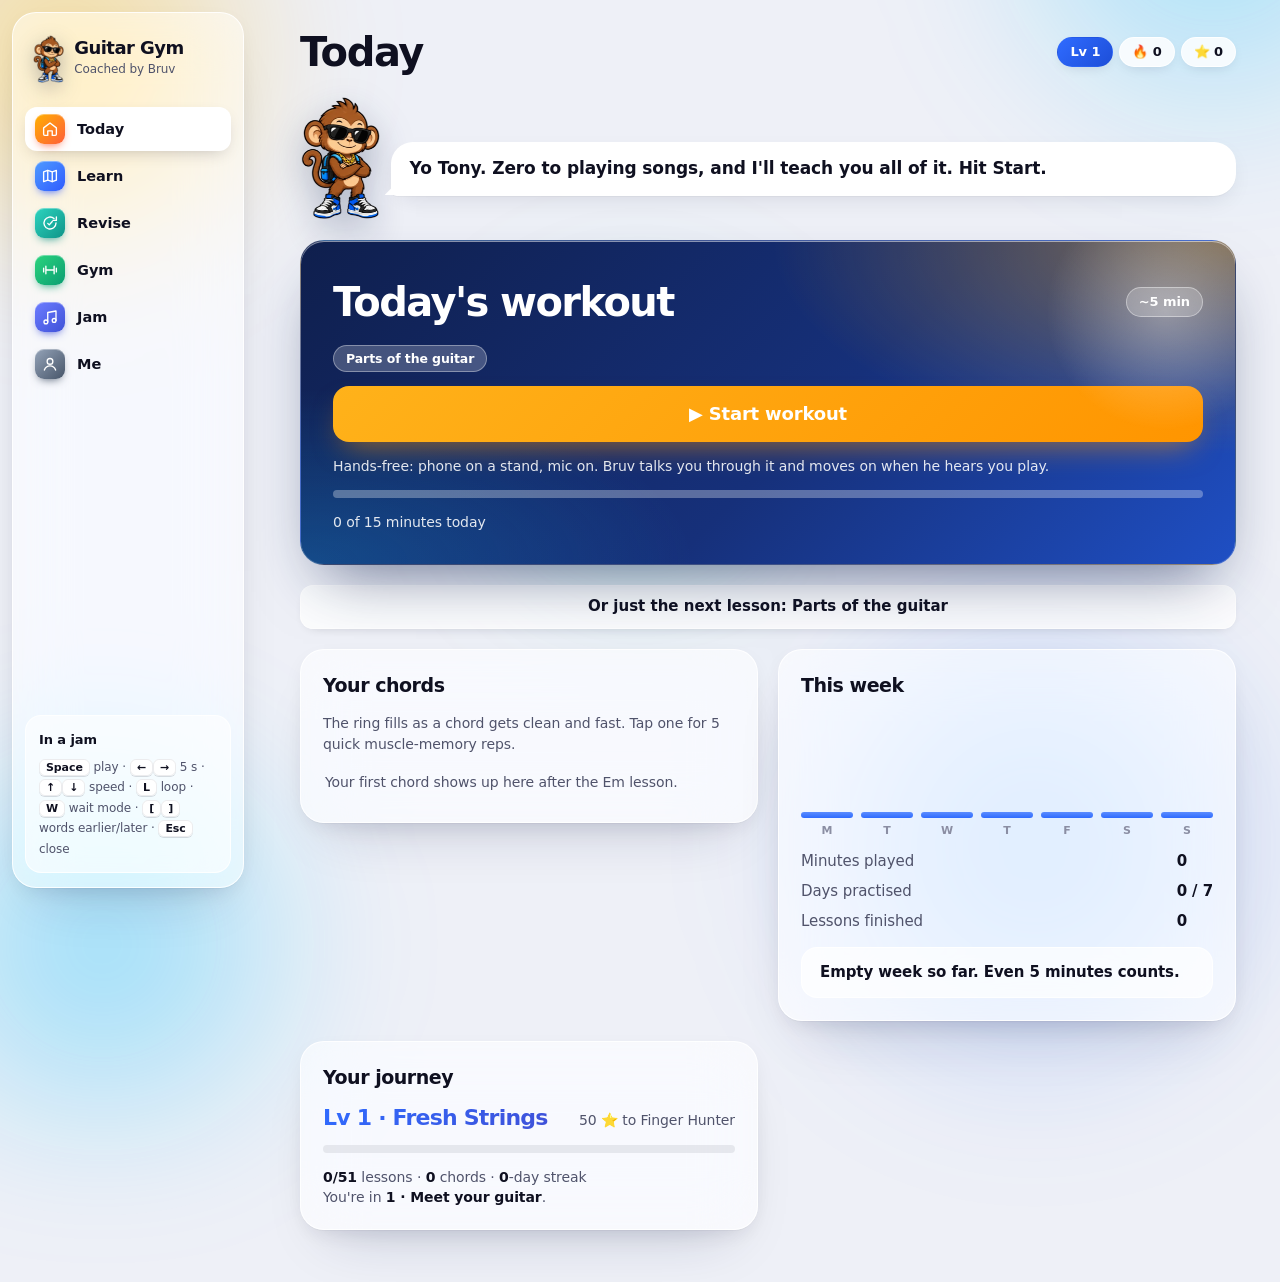
==== commit cd5de4a9: "Add files via upload" ====
--- a/index.html
+++ b/index.html
@@ -588,6 +588,13 @@
 // one shared listen loop; components register a callback and get an unregister function back. It pauses while Bruv talks so his voice isn't mistaken for playing
 let loops=new Set(),talking=0;(function L(){if(performance.now()>talking)loops.forEach(fn=>{try{fn()}catch(e){}});requestAnimationFrame(L)})();
 function listen(fn){loops.add(fn);return()=>loops.delete(fn)}
+// strum onsets. A strum starts with a burst of high-frequency pick noise; the chord ringing after it is mostly low notes. So this
+// tracks the energy of the signal's slope (a rough high-pass) against its own last ~100 ms, not raw loudness, which stays high while
+// a chord rings and made every strum after the first look like nothing new
+function onsetDetector(){let base=0,noise=1,lastOn=0;
+  return()=>{an.getFloatTimeDomainData(tbuf);const n=tbuf.length;let e=0;for(let i=n-1024;i<n;i++){const d=tbuf[i]-tbuf[i-1];e+=d*d}e=Math.sqrt(e/1024);
+    const t=performance.now();noise=Math.min(noise*1.003+1e-7,Math.max(e,1e-6));
+    const hit=e>base*1.7&&e>noise*5&&e>.0008&&t-lastOn>90;if(hit)lastOn=t;base=base*.8+e*.2;return hit?t:null}}
 
 /* ================= Bruv's voice ================= */
 let voice=null,busy=false; // busy = a timed drill is running, so Bruv only shows text instead of talking over it
@@ -824,22 +831,26 @@
     if(x!=="."&&!countIn){if(guideOn&&!micOn)strum(chordAt(bar),strumDown(P,slot));expected.push(performance.now())}
     slot++;if(slot>=sl){slot=0;bar++;q("[data-b]").textContent=`Bar ${Math.min(bar+1,bars)} of ${bars}`;show();
       if(bar>=bars){stop();score();row.innerHTML="";btn(row,"Again","ghost",()=>{build();start()});if(done){btn(row,"Next","big",done);autoNext(row,done,4)}ding();say(rnd(["Locked in the groove.","Bruv is nodding.","That's rhythm, that."]));addXp(3)}}}
+  // timing score. The mic hears you a little late (a fixed delay), so first find that delay, then pair every strum the pattern asked
+  // for with the nearest strum heard. A strum counts as on time when it sits within 90 ms of your own steady pulse (the median of its
+  // neighbours), so slowly drifting with no click to follow isn't punished, but rushing or dragging single strums is
   function score(){const tt=q("[data-t]");if(!micOn||expected.length<4){tt.textContent="";return}
-    const offs=onsets.map(o=>{let b=1e9;expected.forEach(e=>{if(Math.abs(o-e)<Math.abs(b))b=o-e});return b}).filter(x=>Math.abs(x)<ms()*.9);
-    if(offs.length<3){tt.textContent="I couldn't hear many strums. Strum a bit louder or move the phone closer.";return}
-    const sorted=[...offs].sort((a,b)=>a-b),med=sorted[sorted.length>>1],good=offs.filter(o=>Math.abs(o-med)<80).length,pct=Math.round(good/Math.max(expected.length,offs.length)*100);
-    lastResult={type:"strum",pct};typeof logHist==="function"&&logHist("strum",s.pat,pct);tt.textContent=`On time: ${pct}%`+(pct>=80?" 🔥":pct>=55?" (getting there)":" (try it slower)");if(pct>=80){counters.groove++;save();checkBadges()}
+    const first=expected[0]-ms()*.5,last=expected.at(-1)+ms()*.9,heardO=onsets.filter(o=>o>=first&&o<=last);
+    const near=o=>{let b=1e9;expected.forEach(e=>{if(Math.abs(o-e)<Math.abs(b))b=o-e});return b},raw=heardO.map(near).sort((a,b)=>a-b),lag=raw.length?raw[raw.length>>1]:0;
+    const used=new Set(),pairs=[];expected.forEach(e=>{let bj=-1,bd=1e9;heardO.forEach((o,j)=>{if(used.has(j))return;const d=o-e-lag;if(Math.abs(d)<Math.abs(bd)&&Math.abs(d)<ms()*.5){bd=d;bj=j}});if(bj>=0){used.add(bj);pairs.push(bd)}});
+    if(pairs.length<expected.length*.4){tt.textContent=`I only heard ${pairs.length} of your ${expected.length} strums, so I can't score this one. Check Me → Settings → Microphone is the MacBook or iPhone mic (not earbuds), and keep it within a metre of the guitar.`;return}
+    const good=pairs.filter((d,i)=>{const w=pairs.slice(Math.max(0,i-4),i+5).sort((a,b)=>a-b);return Math.abs(d-w[w.length>>1])<90}).length,pct=Math.round(good/expected.length*100);
+    lastResult={type:"strum",pct};typeof logHist==="function"&&logHist("strum",s.pat,pct);tt.textContent=`On time: ${pct}%`+(pct>=80?" 🔥":pct>=55?" (getting there)":" (try it slower)")+` · heard ${pairs.length} of ${expected.length} strums`;if(pct>=80){counters.groove++;save();checkBadges()}
     // speed ladder: clean at this tempo, so offer 5 bpm more
     if(pct>=80&&bpm<140)setTimeout(()=>btn(row,`⏩ ${bpm+5} bpm`,"ghost",()=>{bpm+=5;q("input[type=range]").value=bpm;q("[data-v]").textContent=bpm;build();start()}),0)}
   async function start(){armOff&&armOff();armOff=null;ctx();slot=0;bar=-1;onsets=[];expected=[];q("[data-t]").textContent="";q("[data-b]").textContent="Count-in…";
-    micOn=s.listen!==false&&await ears();if(micOn){let prev=0,lastOn=0,recent=[],good=0,bad=0;off=listen(()=>{const l=level(),t=performance.now();
-      if(l>.02&&l>prev*1.8&&t-lastOn>110){onsets.push(t);lastOn=t;
+    micOn=s.listen!==false&&await ears();if(micOn){const det=onsetDetector();let recent=[],good=0,bad=0,heardN=0;off=listen(()=>{const t=det();
+      if(t){onsets.push(t);if(bar>=0)q("[data-t]").textContent=`🎤 Heard ${++heardN} strum${heardN>1?"s":""}`;
         // live reaction: compare this strum's offset with the player's own recent average (cancels mic latency)
         if(bar>=0&&expected.length){let o=1e9;expected.forEach(e=>{if(Math.abs(t-e)<Math.abs(o))o=t-e});
           if(Math.abs(o)<ms()*.9){recent.push(o);if(recent.length>8)recent.shift();const med=[...recent].sort((a,b)=>a-b)[recent.length>>1];
             if(recent.length>=4){if(Math.abs(o-med)<70){good++;bad=0;if(good%8===0)say(rnd(["Locked in 🔥","In the pocket.","Groovy, bruv.","That's the groove."]))}
-              else{bad++;good=0;if(bad===4){say(o-med>0?"Dragging a bit. Push forward.":"Rushing. Chill, ride the click.");bad=0}}}}}}
-      prev=prev*.6+l*.4})}
+              else{bad++;good=0;if(bad===4){say(o-med>0?"Dragging a bit. Push forward.":"Rushing. Chill, ride the click.");bad=0}}}}}}})}
     busy=true;tick();timer=setInterval(tick,ms());go.textContent="■ Stop";go.classList.add("stop")}
   function stop(){clearInterval(timer);timer=null;busy=false;off&&off();off=null;if(go){go.textContent="▶ Start";go.classList.remove("stop")}mark(-1)}
   // hands-free: wait for one strum, then count in
--- a/studio.css
+++ b/studio.css
@@ -199,3 +199,15 @@
 /* a jam owns the whole sheet: no card chrome or repeated title around the stage */
 #scard:has(.sk-stage){background:none;border:0;padding:0;box-shadow:none;-webkit-backdrop-filter:none;backdrop-filter:none}
 #scard:has(.sk-stage) > .stitle{display:none}
+
+/* strum strip on the jam stage: the pattern for one bar, lit in time with the song */
+.sk-strum{display:grid;gap:8px;padding-top:12px;padding-bottom:12px}
+.sk-strumhd{display:flex;align-items:center;justify-content:space-between;gap:10px}
+.sk-strumhd select{width:auto;padding:4px 10px;font-size:12.5px;border-radius:999px;background:rgba(255,255,255,.14);color:#fff;border:1px solid rgba(255,255,255,.25)}
+.sk-strumhd select option{color:#0f1020}
+.sk-lane{display:grid;gap:4px}
+.sk-lane .sc{background:rgba(255,255,255,.1);border:1px solid rgba(255,255,255,.16);box-shadow:none;padding:6px 0 5px;border-radius:10px}
+.sk-lane .sc i{font-size:20px;color:#fff}.sk-lane .sc b{font-size:11px;color:rgba(255,255,255,.7)}.sk-lane .sc small{display:none}
+.sk-lane .sc.ghost{background:transparent;border-style:dashed}.sk-lane .sc.ghost i{color:rgba(255,255,255,.3)}
+.sk-lane .sc.on{background:var(--sunset);border-color:transparent;transform:translateY(-2px)}.sk-lane .sc.on i,.sk-lane .sc.on b{color:#1d1300}
+.sk-lane .sc.ghost.on{background:rgba(255,255,255,.22)}.sk-lane .sc.ghost.on i{color:#fff}
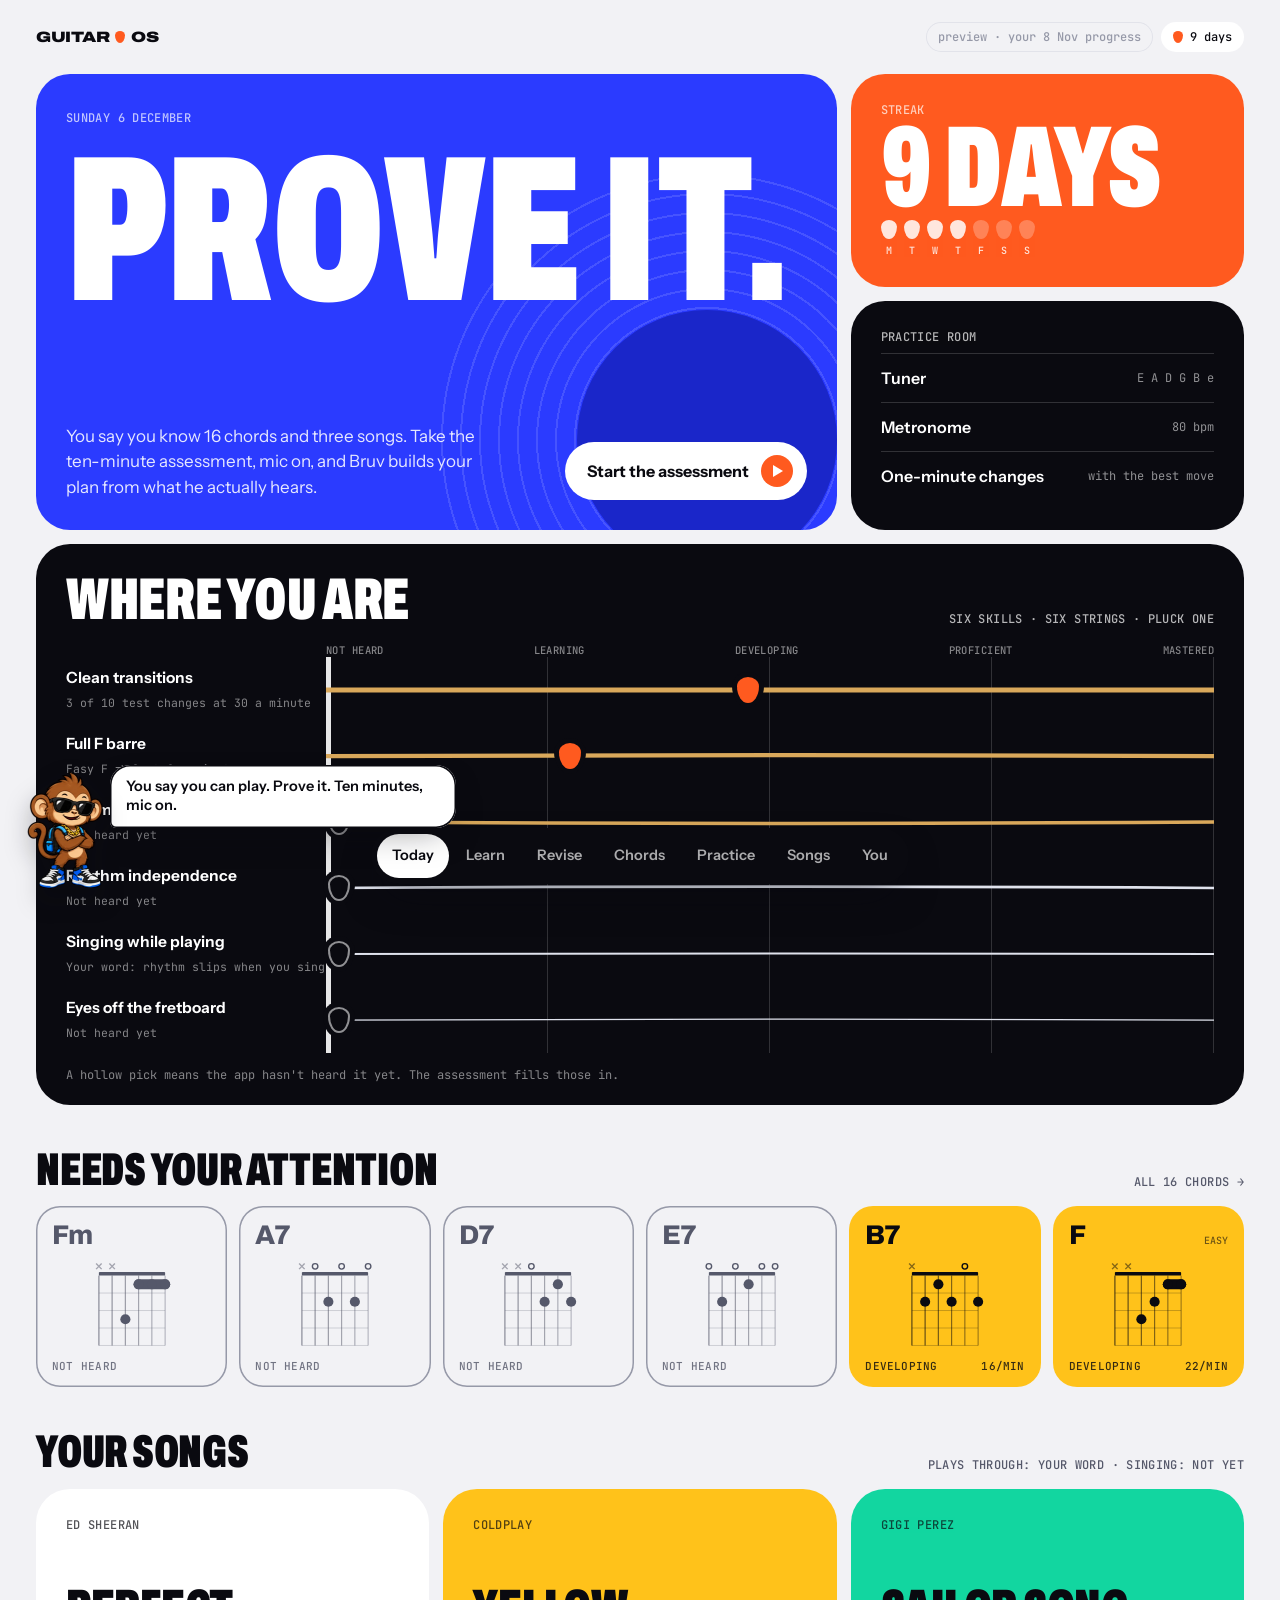
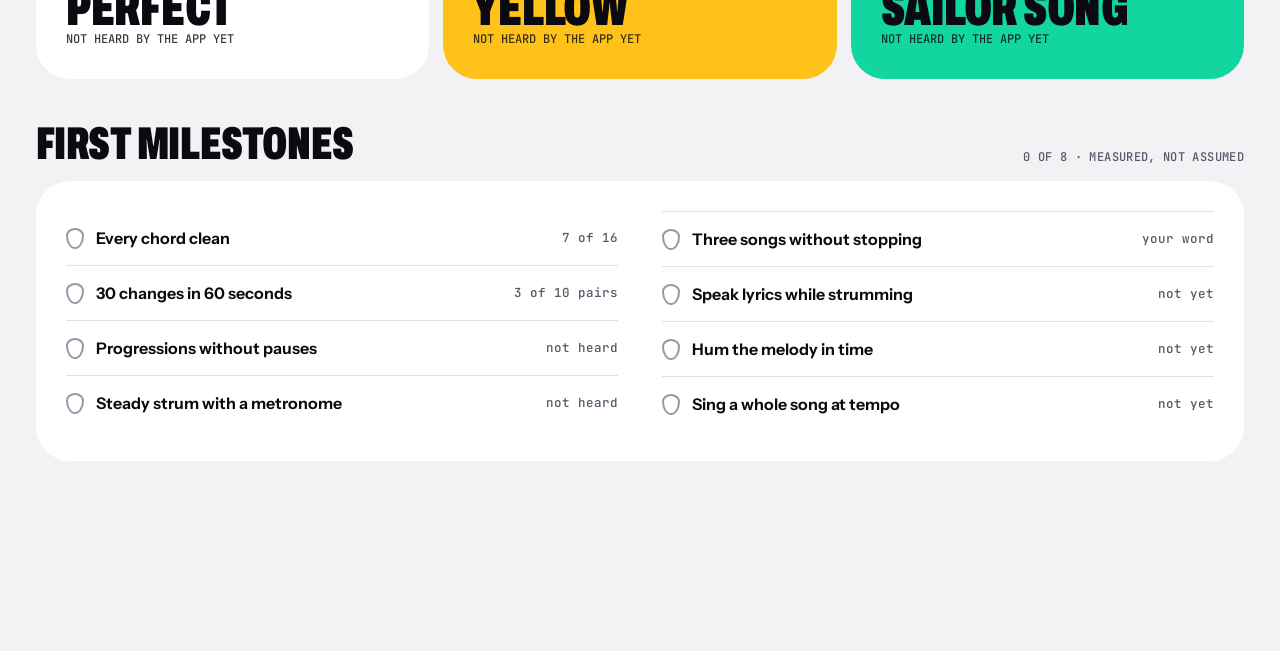
==== commit cad8bcbd: "Add files via upload" ====
--- a/index.html
+++ b/index.html
@@ -1,1499 +1,40 @@
 <!doctype html>
-<html lang="en"><head>
+<html lang="en">
+<head>
 <meta charset="utf-8">
 <meta name="viewport" content="width=device-width,initial-scale=1,viewport-fit=cover">
-<meta name="apple-mobile-web-app-capable" content="yes">
-<meta name="apple-mobile-web-app-title" content="Guitar Gym">
-<meta name="apple-mobile-web-app-status-bar-style" content="default">
-<meta name="color-scheme" content="light">
-<meta name="theme-color" content="#eef0f7">
-<link rel="apple-touch-icon" href="icon-180.png">
-<link rel="icon" type="image/png" href="icon-512.png">
-<title>Bruv's Guitar Gym</title>
-<link rel="stylesheet" href="studio.css?v=25">
-<link rel="stylesheet" href="revise.css?v=1">
-<link rel="stylesheet" href="progress.css?v=2">
-<style>
-/* Layout: bright Liquid Glass. A slow colour mesh (amber, sky, blue, teal) sits behind frosted white panels.
-   Laptops get a glass sidebar with coloured icon tiles, phones a glass tab bar. Ink text, an amber gradient for actions, navy and blue for depth. */
-:root{
-  --bg:#eef0f7; --text:#0f1020; --text2:#50536b; --text3:#8b8ea3;
-  --glass:rgba(255,255,255,.62); --glass2:rgba(255,255,255,.82); --edge:rgba(255,255,255,.85); --line:rgba(16,18,40,.08); --line2:rgba(16,18,40,.14);
-  --gold:#ffb800; --gold-ink:#2b1b00; --orange:#ff9500; --coral:#ff9500; --pink:#2f6bff; --violet:#3f51d8; --blue:#2f6bff; --sky:#19b5ff; --good:#10b765; --hot:#ff3b4f; --teal:#14b8a6; --navy:#0f1f4d;
-  --sunset:linear-gradient(135deg,#ffb21a 0%,#ff9500 100%);
-  --sans:-apple-system,BlinkMacSystemFont,"SF Pro Text","Helvetica Neue",system-ui,sans-serif;
-  --round:ui-rounded,"SF Pro Rounded",-apple-system,BlinkMacSystemFont,system-ui,sans-serif;
-  --display:var(--round); --body:var(--sans);
-  /* older names the app's drawing code still uses */
-  --paper:#f2f3f8; --card:#fff; --ink:var(--text); --tan:#dadce6; --fur:var(--violet); --mute:var(--text2);
-  --side:256px; --ease:cubic-bezier(.2,.8,.2,1);
-  --shadow:0 1px 1px rgba(16,18,40,.04),0 8px 24px -8px rgba(16,18,40,.12),0 30px 60px -30px rgba(15,31,77,.22);
-  color-scheme:light;
-}
-*{box-sizing:border-box}
-html,body{min-height:100%}
-body{margin:0;background:var(--bg);color:var(--text);font:400 15px/1.45 var(--sans);-webkit-font-smoothing:antialiased;letter-spacing:-.006em;
-  padding-left:max(16px,env(safe-area-inset-left,0px));padding-right:max(16px,env(safe-area-inset-right,0px));
-  padding-top:calc(14px + env(safe-area-inset-top,0px));padding-bottom:calc(96px + env(safe-area-inset-bottom,0px));-webkit-tap-highlight-color:transparent}
-/* the colour mesh */
-body::before{content:"";position:fixed;inset:-20vmax;z-index:-1;pointer-events:none;filter:blur(60px) saturate(130%);
-  background:radial-gradient(28vmax 28vmax at 18% 22%,rgba(255,184,0,.42),transparent 70%),radial-gradient(30vmax 30vmax at 82% 12%,rgba(25,181,255,.34),transparent 70%),
-    radial-gradient(32vmax 32vmax at 72% 78%,rgba(47,107,255,.30),transparent 70%),radial-gradient(28vmax 28vmax at 20% 85%,rgba(25,181,255,.38),transparent 70%),
-    radial-gradient(22vmax 22vmax at 50% 50%,rgba(20,195,176,.22),transparent 70%)}
-@media (prefers-reduced-motion:no-preference){body::before{animation:mesh 28s ease-in-out infinite alternate}
-  @keyframes mesh{0%{transform:translate3d(0,0,0) rotate(0)}50%{transform:translate3d(3vmax,-2vmax,0) rotate(8deg)}100%{transform:translate3d(-2vmax,3vmax,0) rotate(-6deg)}}}
-[hidden]{display:none!important}
-h1,h2,h3{font-family:var(--sans);font-weight:700;margin:0;letter-spacing:-.022em;text-wrap:balance}
-p{margin:0}
-::selection{background:rgba(255,184,0,.4)}
-svg text{font-family:var(--round)!important}
-svg circle[fill="var(--blue)"]{stroke:#fff;stroke-width:2}
-
-/* top bar */
-.top{display:flex;justify-content:space-between;align-items:center;gap:12px;max-width:620px;margin:0 auto 16px}
-.top h1{font:800 26px/1.1 var(--sans);letter-spacing:-.035em}
-.stats{display:flex;gap:6px;font-variant-numeric:tabular-nums}
-.pill{background:var(--glass2);border:1px solid var(--edge);border-radius:99px;padding:6px 12px;font:650 13px/1.2 var(--round);color:var(--text);box-shadow:0 4px 14px -6px rgba(16,18,40,.18);-webkit-backdrop-filter:blur(20px);backdrop-filter:blur(20px)}
-.pill.blue{background:linear-gradient(135deg,#2f6bff,#1d4ed8);color:#fff;border-color:transparent}
-main{max-width:620px;margin:0 auto}
-.stack{display:grid;gap:16px;min-width:0}
-
-/* glass surfaces */
-.card{background:var(--glass);-webkit-backdrop-filter:blur(30px) saturate(180%);backdrop-filter:blur(30px) saturate(180%);border:1px solid var(--edge);border-radius:24px;padding:22px;display:grid;gap:14px;min-width:0;box-shadow:var(--shadow)}
-.card h2{font-size:19px;font-weight:750;letter-spacing:-.025em}
-.mute{color:var(--text2);font-size:14px}
-.mute b{color:var(--text)}
-
-/* controls */
-button,select,input,textarea{font:inherit;color:inherit}
-button{cursor:pointer;border:0;background:none;transition:transform .18s var(--ease),background .18s,box-shadow .18s,filter .18s,opacity .18s}
-button:focus-visible,select:focus-visible,input:focus-visible,textarea:focus-visible{outline:3px solid rgba(47,107,255,.45);outline-offset:2px}
-button:active{transform:scale(.97)}
-.big{background:var(--sunset);color:#fff;font:700 16px/1.2 var(--sans);letter-spacing:-.01em;border-radius:14px;padding:14px 20px;flex:1;
-  box-shadow:0 12px 28px -10px rgba(255,140,0,.65),inset 0 1px 0 rgba(255,255,255,.4);text-shadow:0 1px 1px rgba(140,60,0,.25)}
-.big:hover{filter:brightness(1.05) saturate(1.05);transform:translateY(-1px)}
-.big.gold{background:var(--sunset)}
-.big.stop{background:linear-gradient(135deg,#ff5a5f,#e8173a);box-shadow:0 12px 28px -10px rgba(232,23,58,.6)}
-.big:disabled{background:#e4e5ec;color:var(--text3);box-shadow:none;text-shadow:none}
-.big.xl{font-size:18px;padding:17px 22px;border-radius:16px}
-.ghost{background:var(--glass2);border:1px solid var(--edge);border-radius:13px;padding:10px 15px;font-weight:600;color:var(--text);box-shadow:0 4px 14px -8px rgba(16,18,40,.25)}
-.ghost:hover{background:#fff}
-.row{display:flex;gap:10px;flex-wrap:wrap;align-items:center}
-.grid2{display:grid;grid-template-columns:1fr 1fr;gap:12px}
-select,input[type=text],input[type=number],input[type=time]{background:rgba(255,255,255,.85);border:1px solid var(--line2);border-radius:11px;padding:10px 12px;font-weight:500;min-width:0;width:100%;color:var(--text)}
-input[type=checkbox]{accent-color:var(--orange);width:18px;height:18px}
-input[type=range]{width:100%;accent-color:var(--orange)}
-label.row{font-weight:500}
-
-/* Bruv + speech bubble */
-.bruv{display:flex;gap:10px;align-items:flex-end;min-height:0}
-.mascot{height:108px;width:auto;flex:none;filter:drop-shadow(0 14px 18px rgba(15,31,77,.28))}
-.bubble{position:relative;background:#fff;border:1px solid var(--edge);border-radius:22px 22px 22px 6px;padding:14px 18px;font-weight:600;font-size:16px;line-height:1.4;flex:1;margin-bottom:24px;min-width:0;color:var(--text);box-shadow:var(--shadow)}
-.bubble::before{content:"";position:absolute;left:-7px;bottom:0;width:16px;height:16px;background:#fff;clip-path:polygon(0 100%,100% 0,100% 100%);border-bottom-right-radius:2px}
-.bubble::after{display:none}
-
-/* path */
-.unit{display:grid;gap:8px}
-.unit h3{font:700 12px/1.2 var(--sans);letter-spacing:.09em;text-transform:uppercase;color:var(--text2);display:flex;justify-content:space-between;gap:8px;margin-top:6px}
-.lesson{display:flex;gap:14px;align-items:center;text-align:left;background:rgba(255,255,255,.72);border:1px solid var(--edge);border-radius:16px;padding:13px 14px;width:100%;box-shadow:0 2px 10px -6px rgba(16,18,40,.2)}
-.lesson:hover{background:#fff;transform:translateY(-1px)}
-.lesson .n{flex:none;width:36px;height:36px;border-radius:11px;background:#f0f1f6;display:grid;place-items:center;font:700 15px var(--round);color:var(--text2)}
-.lesson.done .n{background:linear-gradient(135deg,#2bd47d,#0fa85a);color:#fff}
-.lesson.next{background:#fff;border:2px solid transparent;background-image:linear-gradient(#fff,#fff),var(--sunset);background-origin:border-box;background-clip:padding-box,border-box;box-shadow:0 14px 30px -14px rgba(255,140,0,.55)}
-.lesson.next .n{background:var(--sunset);color:#fff}
-.lesson.locked{opacity:.45;box-shadow:none;background:rgba(255,255,255,.4)}
-.lesson b{display:block;font-weight:650}
-.lesson span.d{font-size:13px;color:var(--text2)}
-
-/* full-screen sheet for lessons, tools and jams */
-.sheet{position:fixed;inset:0;background:rgba(240,241,248,.78);-webkit-backdrop-filter:blur(40px) saturate(180%);backdrop-filter:blur(40px) saturate(180%);z-index:20;overflow-y:auto;
-  padding:calc(14px + env(safe-area-inset-top,0px)) max(16px,env(safe-area-inset-right,0px)) calc(28px + env(safe-area-inset-bottom,0px)) max(16px,env(safe-area-inset-left,0px));animation:sheet-in .32s var(--ease)}
-@keyframes sheet-in{from{transform:translateY(14px)}}
-.sheet .in{max-width:700px;margin:0 auto;display:grid;gap:14px}
-.sheet .in:has(.sk-stage){max-width:1320px}
-.sbar{display:flex;align-items:center;gap:12px}
-.sbar .x{font-size:22px;font-weight:500;width:36px;height:36px;border-radius:50%;background:#fff;color:var(--text);flex:none;display:grid;place-items:center;line-height:1;box-shadow:0 4px 12px -4px rgba(16,18,40,.25)}
-.prog{flex:1;height:6px;border-radius:99px;background:rgba(16,18,40,.08);overflow:hidden}
-.prog i{display:block;height:100%;border-radius:99px;background:var(--sunset);transition:width .35s var(--ease)}
-.sheet .bruv{min-height:0!important}
-.sheet .mascot{height:84px!important}
-.sheet .bubble{margin-bottom:18px!important}
-.stitle{font:800 28px/1.12 var(--sans);letter-spacing:-.035em;color:var(--text)}
-.stitle .sec{vertical-align:5px}
-.body{font-size:18px;line-height:1.55;font-weight:450}
-.body b{color:var(--orange);font-weight:700}
-.body small{display:block;color:var(--text2);font-size:15px;font-weight:400;margin-top:8px;line-height:1.5}
-.vis{display:flex;justify-content:center;overflow-x:auto}
-.opts{display:grid;gap:8px}
-.opt{background:#fff;border:1px solid var(--line);border-radius:14px;padding:14px 16px;font-weight:600;text-align:left;box-shadow:0 2px 8px -4px rgba(16,18,40,.15)}
-.opt:hover{transform:translateY(-1px);box-shadow:0 10px 20px -10px rgba(16,18,40,.25)}
-.opt.right{background:linear-gradient(135deg,#2bd47d,#0fa85a);color:#fff;border-color:transparent}
-.opt.wrong{background:linear-gradient(135deg,#ff6a6a,#e8173a);color:#fff;border-color:transparent}
-.now{display:flex;align-items:center;justify-content:center;gap:28px;min-height:150px;flex-wrap:wrap}
-.cname{font:900 84px/1 var(--round);letter-spacing:-.05em;text-align:center;background:var(--sunset);-webkit-background-clip:text;background-clip:text;color:transparent;filter:drop-shadow(0 10px 20px rgba(255,140,0,.25))}
-.flip svg{transform:scaleX(-1)}
-
-/* tuner */
-.gauge{position:relative;height:120px}
-.gauge .scale{position:absolute;inset:auto 0 30px;height:8px;border-radius:99px;background:linear-gradient(90deg,var(--hot),var(--gold) 38%,var(--good) 50%,var(--gold) 62%,var(--hot))}
-.gauge .needle{position:absolute;bottom:24px;left:50%;width:4px;height:92px;background:var(--text);border-radius:3px;transform-origin:bottom center;transition:transform .12s;transform:translateX(-50%)}
-.gauge .lbl{position:absolute;bottom:0;font-size:12px;font-weight:600;color:var(--text3)}
-.note{font:900 96px/1 var(--round);text-align:center;letter-spacing:-.05em;color:var(--text)}
-.note.ok{color:var(--good)}
-.tunes{display:grid;grid-template-columns:repeat(6,1fr);gap:6px}
-.tune{background:#fff;border:1px solid var(--line);border-radius:12px;padding:10px 0;font:750 18px var(--round);box-shadow:0 2px 8px -4px rgba(16,18,40,.15)}
-.tune.on{background:var(--sunset);color:#fff;border-color:transparent}
-.tune.done{background:linear-gradient(135deg,#2bd47d,#0fa85a);color:#fff;border-color:transparent}
-.ear{display:flex;align-items:center;gap:10px;font-weight:600;background:rgba(255,255,255,.75);border:1px solid var(--edge);border-radius:13px;padding:10px 13px;color:var(--text2)}
-.ear .dot{width:10px;height:10px;border-radius:50%;background:var(--text3);flex:none}
-.ear.live{color:var(--text)}
-.ear.live .dot{background:var(--hot);box-shadow:0 0 0 5px rgba(255,59,79,.18);animation:pulse 1.2s infinite}
-@keyframes pulse{50%{opacity:.35}}
-
-/* strum lane */
-.lane{display:grid;gap:6px}
-.strum2{display:grid;grid-template-columns:120px minmax(0,1fr);gap:14px;align-items:stretch}
-.pend{width:120px;height:100%;min-height:120px;background:#fff;border:1px solid var(--line);border-radius:16px;box-shadow:0 2px 8px -4px rgba(16,18,40,.15)}
-.pend .pstr line{stroke:#b8bccb}.pend .pstr.hit line{animation:pstr .35s ease-out}
-@keyframes pstr{0%{stroke:var(--orange)}100%{stroke:#b8bccb}}
-.pend .pick path{fill:var(--orange);stroke:#1d1300;stroke-width:1.5;stroke-linejoin:round}.pend .pick.ghost path{fill:#fff;stroke:var(--text3);stroke-dasharray:3 3}
-.lane2{display:grid;gap:5px}
-.sc{display:grid;justify-items:center;gap:2px;padding:10px 0 8px;border-radius:14px;background:#fff;border:1px solid var(--line);box-shadow:0 2px 8px -4px rgba(16,18,40,.15);transition:transform .08s}
-.sc i{font:800 30px/1 var(--round);font-style:normal;color:var(--text)}.sc b{font:800 15px var(--round);color:var(--text2)}.sc small{font:700 10.5px var(--sans);text-transform:uppercase;letter-spacing:.06em;color:var(--text3)}
-.sc.ghost{background:transparent;border-style:dashed;box-shadow:none}.sc.ghost i{color:#cfd2dd}
-.sc.on{background:var(--sunset);border-color:transparent;transform:translateY(-3px);box-shadow:0 12px 26px -10px rgba(255,140,0,.6)}.sc.on i,.sc.on b,.sc.on small{color:#1d1300}
-.sc.ghost.on{background:#eef0f6;box-shadow:none}.sc.ghost.on i{color:var(--text2)}.sc.ghost.on b,.sc.ghost.on small{color:var(--text2)}
-.strum-tip{text-align:center;margin:0}
-@media (max-width:620px){.strum2{grid-template-columns:1fr}.pend{width:100%;height:110px}.sc i{font-size:22px}.sc small{display:none}}
-.slots{display:grid;gap:5px}
-.slot{border:1px solid var(--line);border-radius:14px;background:#fff;height:66px;display:grid;place-items:center;font:700 28px var(--round);color:var(--text);box-shadow:0 2px 8px -4px rgba(16,18,40,.15)}
-.slot.rest{color:#c5c7d3}
-.slot.on{background:var(--sunset);color:#fff;border-color:transparent;box-shadow:0 12px 26px -10px rgba(255,140,0,.6);transform:translateY(-2px)}
-.slot.on.rest{background:#f0f1f6;color:var(--text3);box-shadow:none;transform:none}
-.counts{display:grid;gap:5px;text-align:center;font:700 12px var(--round);color:var(--text3)}
-.beats{display:flex;gap:10px;justify-content:center}
-.beats i{width:16px;height:16px;border-radius:50%;background:rgba(16,18,40,.1)}
-.beats i.on{background:var(--orange);box-shadow:0 0 0 5px rgba(255,138,0,.2)}
-.beats i.on.one{background:var(--blue);box-shadow:0 0 0 5px rgba(47,107,255,.22)}
-
-/* tab, drills */
-.tab{font:500 15px/1.4 ui-monospace,"SF Mono",Menlo,monospace;background:#fff;border:1px solid var(--line);border-radius:14px;padding:14px;overflow-x:auto;white-space:pre}
-.tab .cur{background:var(--gold);border-radius:4px}
-.tab .ok{color:var(--good)}
-.target{font:900 70px/1 var(--round);letter-spacing:-.05em;text-align:center;background:var(--sunset);-webkit-background-clip:text;background-clip:text;color:transparent}
-.time{font:800 52px/1 var(--round);text-align:center;font-variant-numeric:tabular-nums;letter-spacing:-.04em}
-.best{display:grid;grid-template-columns:1fr auto;gap:8px 14px;font-variant-numeric:tabular-nums;color:var(--text2)}
-.best b{color:var(--text);font-weight:700}
-
-/* home */
-.plan{display:grid;gap:8px;margin:0;padding:0;list-style:none}
-.plan li{display:flex;gap:10px;align-items:center;background:#fff;border:1px solid var(--line);border-radius:13px;padding:11px 13px;font-weight:600;cursor:pointer}
-.plan li b{flex:1}
-.chain{height:8px;border-radius:99px;background:rgba(16,18,40,.08);overflow:hidden}
-.chain i{display:block;height:100%;border-radius:99px;background:var(--sunset)}
-.week{display:grid;grid-template-columns:repeat(7,1fr);gap:8px;align-items:end;height:124px}
-.week div{display:grid;gap:6px;justify-items:center;align-self:stretch;align-content:end;font:700 11px var(--round);color:var(--text3)}
-.week i{display:block;width:100%;min-height:6px;background:linear-gradient(180deg,#5b8cff,#2f6bff);border-radius:8px}
-.week i.goal{background:var(--sunset)}
-#weeksay::before{display:none}
-#weeksay{border-radius:16px;box-shadow:none;background:rgba(255,255,255,.7)}
-.tools{display:grid;grid-template-columns:1fr 1fr;gap:12px}
-.tool{background:var(--glass);-webkit-backdrop-filter:blur(24px) saturate(180%);backdrop-filter:blur(24px) saturate(180%);border:1px solid var(--edge);border-radius:20px;padding:18px;text-align:left;display:grid;gap:4px;align-content:start;box-shadow:var(--shadow)}
-.tool:hover{transform:translateY(-3px);background:rgba(255,255,255,.85)}
-.tool .i{font-size:22px;width:46px;height:46px;border-radius:13px;display:grid;place-items:center;margin-bottom:8px;background:linear-gradient(135deg,#fff,#eef0f7);box-shadow:inset 0 0 0 1px var(--line),0 6px 14px -8px rgba(16,18,40,.3)}
-.tool b{font-weight:700;font-size:16px;letter-spacing:-.015em}
-.tool.locked{opacity:.5}
-.badges{display:grid;grid-template-columns:repeat(auto-fill,minmax(104px,1fr));gap:10px}
-.badge{border:1px solid var(--edge);border-radius:16px;padding:14px 8px;text-align:center;background:#fff;font-weight:650;font-size:12px;display:grid;gap:6px;box-shadow:0 6px 16px -10px rgba(16,18,40,.3)}
-.badge .i{font-size:30px}
-.badge.off{opacity:.35;filter:grayscale(1);box-shadow:none;background:rgba(255,255,255,.5)}
-details{background:rgba(255,255,255,.7);border:1px solid var(--edge);border-radius:14px;padding:12px 15px}
-details summary{font-weight:650;cursor:pointer}
-details p{margin-top:8px;line-height:1.55;color:var(--text2)}
-.lib{display:grid;grid-template-columns:repeat(auto-fill,minmax(136px,1fr));gap:12px}
-.libc{background:#fff;border:1px solid var(--edge);border-radius:18px;padding:12px;display:grid;justify-items:center;gap:2px;box-shadow:0 8px 20px -12px rgba(16,18,40,.3)}
-.libc:hover{transform:translateY(-3px)}
-.libc b{font:800 21px var(--round);letter-spacing:-.03em}
-.toast{position:fixed;left:50%;top:calc(16px + env(safe-area-inset-top,0px));transform:translateX(-50%);background:rgba(20,20,32,.86);-webkit-backdrop-filter:blur(20px);backdrop-filter:blur(20px);border-radius:16px;padding:12px 18px;font-weight:650;color:#fff;
-  box-shadow:0 20px 40px -12px rgba(16,18,40,.5);z-index:40;max-width:min(90vw,460px);text-align:center}
-
-/* navigation: glass tab bar on phones, glass sidebar on laptops; every section has its own coloured tile */
-nav{position:fixed;left:0;right:0;bottom:0;background:rgba(255,255,255,.7);-webkit-backdrop-filter:blur(30px) saturate(180%);backdrop-filter:blur(30px) saturate(180%);border-top:1px solid var(--edge);display:flex;justify-content:center;z-index:10;
-  padding:6px max(10px,env(safe-area-inset-right,0px)) calc(6px + env(safe-area-inset-bottom,0px)) max(10px,env(safe-area-inset-left,0px));box-shadow:0 -10px 30px -20px rgba(16,18,40,.3)}
-nav .brand,nav .coach{display:none}
-nav div[role=tablist]{display:flex;gap:2px;max-width:620px;width:100%}
-nav button{flex:1;border-radius:12px;padding:5px 2px;font:600 10.5px var(--sans);color:var(--text3);display:grid;justify-items:center;gap:3px}
-nav button svg{width:22px;height:22px}
-nav button[aria-selected="true"]{color:var(--text)}
-nav button[data-t="home"]{--c1:#ffb000;--c2:#ff5e3a}
-nav button[data-t="learn"]{--c1:#4f9bff;--c2:#2f5bff}
-nav button[data-t="practice"]{--c1:#2bd47d;--c2:#0b9e72}
-nav button[data-t="songs"]{--c1:#6c7cff;--c2:#3f51d8}
-nav button[data-t="revise"]{--c1:#2dd4bf;--c2:#0e9488}
-nav button[data-t="me"]{--c1:#94a3b8;--c2:#475569}
-nav button[aria-selected="true"] svg{color:var(--c2)}
-@media (prefers-reduced-motion:no-preference){.pop{animation:pop .32s var(--ease)}@keyframes pop{from{transform:scale(.9);opacity:0}to{transform:none}}}
-
-/* workout hero, chips, mastery rings, doctor, jam timeline */
-.hero{background:radial-gradient(90% 120% at 100% 0%,rgba(255,170,0,.45),transparent 55%),radial-gradient(70% 90% at 0% 100%,rgba(25,181,255,.25),transparent 60%),linear-gradient(135deg,#0f1f4d 0%,#16307a 55%,#1f4fc4 100%);border:1px solid rgba(255,255,255,.18);color:#fff;
-  box-shadow:0 30px 60px -24px rgba(15,31,77,.6),inset 0 1px 0 rgba(255,255,255,.5);-webkit-backdrop-filter:none;backdrop-filter:none;position:relative;overflow:hidden}
-.hero::after{content:"";position:absolute;right:-60px;top:-60px;width:260px;height:260px;border-radius:50%;background:radial-gradient(circle,rgba(255,255,255,.35),transparent 65%);pointer-events:none}
-.hero h2{font-size:30px;font-weight:850;letter-spacing:-.04em;color:#fff}
-.hero .mute{color:rgba(255,255,255,.88)}
-.hero .chain{background:rgba(255,255,255,.3)}
-.hero .chain i{background:#fff}
-.hero .pill{background:rgba(255,255,255,.22);border-color:rgba(255,255,255,.4);color:#fff;box-shadow:none}
-.hero .chip{background:rgba(255,255,255,.22);border-color:rgba(255,255,255,.35);color:#fff}
-.hero .big{background:var(--sunset);color:#fff;text-shadow:none;box-shadow:0 14px 30px -12px rgba(255,149,0,.6)}
-.chips{display:flex;flex-wrap:wrap;gap:6px}
-.chip{background:rgba(255,255,255,.85);color:var(--text);border:1px solid var(--line);border-radius:99px;padding:5px 12px;font:650 12.5px/1.2 var(--sans)}
-.chip.on{background:var(--sunset);color:#fff;border-color:transparent}
-.chip.ok{background:linear-gradient(135deg,#2bd47d,#0fa85a);color:#fff;border-color:transparent}
-.chip.miss{background:rgba(255,59,79,.12);color:#d4142f;border-color:rgba(255,59,79,.35)}
-.rings{display:flex;gap:16px;overflow-x:auto;padding:4px 2px 8px}
-.ringc{flex:none;display:grid;justify-items:center;gap:4px;font:700 11px var(--round);color:var(--text2)}
-.ringc:hover{transform:translateY(-2px)}
-.sec{display:inline-block;background:var(--sunset);color:#fff;border-radius:99px;padding:4px 11px;font:700 12px var(--sans);margin-right:8px;vertical-align:middle;letter-spacing:0}
-.seg{display:grid;grid-template-columns:1fr 1fr;gap:2px;background:rgba(16,18,40,.07);border-radius:12px;padding:3px}
-.seg button{padding:9px 6px;font-weight:650;font-size:14px;border-radius:9px;color:var(--text2)}
-.seg button[aria-pressed="true"]{background:#fff;color:var(--text);box-shadow:0 2px 8px -2px rgba(16,18,40,.25)}
-.seg button:disabled{opacity:.5}
-.tl{display:flex;gap:6px;overflow-x:auto;padding:4px 2px 6px;scroll-behavior:smooth}
-.tl .chip{flex:none;min-width:52px;text-align:center;font:750 15px var(--round);padding:8px 10px;border-radius:12px}
-textarea{font:13px/1.5 ui-monospace,"SF Mono",Menlo,monospace;color:var(--text);background:rgba(255,255,255,.85);border:1px solid var(--line2);border-radius:14px;padding:12px;width:100%;min-height:200px;white-space:pre;overflow-x:auto}
-.lyr{position:relative;max-height:36vh;overflow-y:auto;scroll-behavior:smooth;background:#fff;border:1px solid var(--line);border-radius:16px;padding:12px 14px;display:grid;gap:8px}
-.lyr .lh{font:700 11px var(--sans);letter-spacing:.09em;text-transform:uppercase;color:var(--violet);margin-top:6px}
-.lyr .ll{display:flex;flex-wrap:wrap;align-items:flex-end;opacity:.4;transition:opacity .2s}
-.lyr .ll.cur{opacity:1}
-.lyr .ls{display:inline-flex;flex-direction:column;white-space:pre;font-weight:650;font-size:17px;border-radius:6px}
-.lyr .ls b{color:var(--violet);font-size:12px;min-height:17px}
-.lyr .ls.on{background:var(--gold)}
-.lyr .ls.nx b{color:var(--hot)}
-.now.small{min-height:0;gap:14px}
-.now.small .cname{font-size:46px}
-.now.small svg{max-height:120px;width:auto}
-.clip{display:grid;gap:10px;justify-items:center;background:rgba(255,255,255,.72);border:1px solid var(--edge);border-radius:18px;padding:14px 18px;box-shadow:0 4px 14px -10px rgba(16,18,40,.35)}
-.clip-l{display:flex;gap:10px;align-items:center;font:800 20px var(--round);letter-spacing:-.02em;color:var(--text3)}
-.clip-l b{color:var(--text3);transition:color .3s}.clip-l b.on{color:var(--text)}
-.clip svg{cursor:pointer;max-width:100%;height:auto}
-.clip .fd{transition:transform .7s cubic-bezier(.55,0,.2,1),opacity .45s}
-.clip .fi{transition:transform .3s;transform-box:fill-box;transform-origin:center}
-.clip .fd.lift .fi{transform:scale(1.22)}
-.clip .mk{transition:opacity .45s}
-.clip.still .fd,.clip.still .mk{transition:none}
-.clip .ring{animation:anchor 1.6s ease-in-out infinite}
-@keyframes anchor{0%,100%{opacity:.25}50%{opacity:.9}}
-.clip.paused svg{opacity:.75}
-.clip ul{margin:0;padding-left:18px;display:grid;gap:5px;font-size:14.5px;line-height:1.4;justify-self:stretch;text-align:left}
-.clip small{color:var(--text3);font-size:12px}
-.docs{display:grid;gap:8px}
-.doc{display:flex;gap:10px;align-items:flex-start;background:#fff;border:1px solid var(--line);border-radius:13px;padding:10px 12px;font-weight:550;line-height:1.45}
-.doc b.s{flex:none;width:24px;height:24px;border-radius:50%;display:grid;place-items:center;color:#fff;background:var(--hot);font-size:12px}
-.doc.ok b.s{background:var(--good)}
-.micpill{display:flex;align-items:center;gap:6px;font-weight:650;font-size:12px;background:#fff;border-radius:99px;padding:6px 11px;box-shadow:0 4px 12px -4px rgba(16,18,40,.25)}
-.micpill i{display:block;width:40px;height:6px;border-radius:99px;background:rgba(16,18,40,.1);overflow:hidden;position:relative}
-.micpill i b{position:absolute;inset:0 auto 0 0;background:var(--good);width:0;transition:width .08s}
-.lvrow{display:flex;justify-content:space-between;align-items:baseline;gap:8px}
-.lvrow b{font:850 22px var(--round);letter-spacing:-.035em;background:linear-gradient(135deg,#2f6bff,#3f51d8);-webkit-background-clip:text;background-clip:text;color:transparent}
-.songc .row{justify-content:space-between}
-.songc h2{font-size:18px}
-.libc svg{max-width:100%;height:auto}
-.bigdia svg{width:min(180px,100%);height:auto}
-.bigdia svg[aria-label*="neck"]{width:min(340px,100%)}
-.songc .meta{display:flex;gap:6px;flex-wrap:wrap}
-
-/* laptop: sidebar + wide canvas */
-@media (min-width:960px){
-  body{padding:30px 44px 52px calc(var(--side) + 44px)}
-  nav{top:12px;bottom:12px;left:12px;right:auto;width:calc(var(--side) - 24px);flex-direction:column;justify-content:flex-start;gap:24px;border:1px solid var(--edge);border-radius:24px;padding:22px 12px 14px;
-    background:rgba(255,255,255,.55);box-shadow:var(--shadow)}
-  nav .brand{display:flex;align-items:center;gap:10px;padding:0 8px}
-  nav .brand img{height:48px;width:auto;filter:drop-shadow(0 6px 10px rgba(15,31,77,.3))}
-  nav .brand b{display:block;font:800 18px/1.1 var(--sans);letter-spacing:-.03em}
-  nav .brand span{font-size:12px;color:var(--text2);font-weight:500}
-  nav div[role=tablist]{flex-direction:column;gap:3px;max-width:none}
-  nav button{display:flex;align-items:center;gap:12px;padding:7px 10px;font-size:14.5px;font-weight:600;color:var(--text);border-radius:12px;text-align:left;flex:none}
-  nav button svg{width:30px;height:30px;padding:6px;border-radius:9px;flex:none;color:#fff!important;background:linear-gradient(135deg,var(--c1),var(--c2));box-shadow:0 4px 10px -4px var(--c2),inset 0 1px 0 rgba(255,255,255,.35)}
-  nav button:hover{background:rgba(255,255,255,.6)}
-  nav button[aria-selected="true"]{background:#fff;box-shadow:0 6px 18px -8px rgba(16,18,40,.3)}
-  nav .coach{display:grid;gap:6px;margin-top:auto;padding:13px;border-radius:16px;background:rgba(255,255,255,.6);border:1px solid var(--edge);font-size:12px;color:var(--text2);line-height:1.7}
-  nav .coach b{color:var(--text);font-size:13px}
-  nav .coach kbd{font:650 11px var(--sans);background:#fff;border:1px solid var(--line);border-radius:6px;padding:1px 6px;color:var(--text);box-shadow:0 1px 0 var(--line2)}
-  .top{max-width:1100px;margin-bottom:22px}
-  .top h1{font-size:40px}
-  main{max-width:1100px}
-  .mascot{height:124px}
-  .bubble{font-size:17px}
-  #tab-home{grid-template-columns:repeat(2,minmax(0,1fr));gap:20px;align-items:start}
-  #tab-home>.bruv,#tab-home>.hero,#tab-home>#cont{grid-column:1/-1}
-  #tab-home>.hero{padding:32px}
-  #tab-home>.hero h2{font-size:40px}
-  #tab-learn #path{max-width:780px}
-  .tools{grid-template-columns:repeat(auto-fill,minmax(220px,1fr));gap:14px}
-  #songlist{display:grid;grid-template-columns:repeat(2,minmax(0,1fr));gap:16px}
-  #tab-songs>.card:last-child{max-width:740px}
-  #tab-me{grid-template-columns:repeat(2,minmax(0,1fr));gap:20px;align-items:start}
-  .sheet{padding:26px 44px 44px}
-  .sheet .in{max-width:780px}
-  .toast{left:calc(50% + var(--side)/2)}
-}
-</style>
-</head><body>
-
-<header class="top"><h1>Today</h1><div class="stats"><span class="pill blue" id="lv">Lv 1</span><span class="pill" id="streak">🔥 0</span><span class="pill" id="xp">⭐ 0</span></div></header>
-
-<main>
-<section id="tab-home" class="stack">
-  <div class="bruv"><img class="mascot" alt="Bruv" src="bruv/idle_0.png"><div class="bubble" id="hsay">Yo Tony.</div></div>
-  <div class="card hero">
-    <div class="row" style="justify-content:space-between"><h2>Today's workout</h2><span class="pill" id="wmin">~10 min</span></div>
-    <div class="chips" id="wplan"></div>
-    <button class="big gold xl" id="wgo">▶ Start workout</button>
-    <p class="mute">Hands-free: phone on a stand, mic on. Bruv talks you through it and moves on when he hears you play.</p>
-    <div class="chain" aria-hidden="true"><i id="goalBar" style="width:0"></i></div>
-    <div class="mute" id="goalTxt"></div>
-  </div>
-  <button class="ghost" id="cont">Just the next lesson</button>
-  <div class="card"><h2>Your chords</h2><p class="mute">The ring fills as a chord gets clean and fast. Tap one for 5 quick muscle-memory reps.</p><div class="rings" id="rings"></div></div>
-  <div class="card">
-    <h2>This week</h2>
-    <div class="week" id="week"></div>
-    <div class="best" id="weekstats"></div>
-    <div class="bubble" id="weeksay" style="margin:0;font-size:15px"></div>
-  </div>
-  <div class="card">
-    <h2>Your journey</h2>
-    <div class="lvrow"><b id="lvname">Fresh Strings</b><span class="mute" id="lvnext"></span></div>
-    <div class="chain" aria-hidden="true"><i id="lvbar" style="width:0"></i></div>
-    <div class="mute" id="journey"></div>
-  </div>
-</section>
-
-<section id="tab-learn" class="stack" hidden>
-  <div class="bruv"><img class="mascot" alt="Bruv" src="bruv/idle_0.png"><div class="bubble" id="lsay">Zero to playing songs. One lesson at a time, in order.</div></div>
-  <div id="path" class="stack"></div>
-</section>
-
-<section id="tab-revise" class="stack" hidden>
-  <div class="bruv"><img class="mascot" alt="Bruv" src="bruv/idle_0.png"><div class="bubble" id="rsay">Revision keeps what you've learned from slipping.</div></div>
-  <div id="revise" class="stack"></div>
-</section>
-
-<section id="tab-practice" class="stack" hidden>
-  <div class="bruv"><img class="mascot" alt="Bruv" src="bruv/idle_0.png"><div class="bubble" id="psay">The gym floor. Tools unlock as you learn what they need.</div></div>
-  <div class="tools" id="tools"></div>
-  <div class="card"><h2>Chord library</h2><p class="mute">Tap any chord to hear it. Locked ones are coming up in Learn.</p><div class="lib" id="lib"></div></div>
-</section>
-
-<section id="tab-songs" class="stack" hidden>
-  <div class="bruv"><img class="mascot" alt="Bruv" src="bruv/idle_0.png"><div class="bubble" id="ssay">Jam mode. "Wait for me" pauses before every change until you get there.</div></div>
-  <div id="studio" class="stack"></div>
-  <div id="songlist" class="stack"></div>
-  <div class="card">
-    <h2>Add your own song</h2>
-    <p class="mute">Found a song online? Type its chords in order, one per bar, separated by spaces. Example: <b>Am C G D</b></p>
-    <label class="mute" for="cs-name">Song name</label><input type="text" id="cs-name" placeholder="Cold">
-    <label class="mute" for="cs-ch">Chords</label><input type="text" id="cs-ch" placeholder="Am C G D" autocapitalize="off">
-    <div class="grid2">
-      <div><label class="mute" for="cs-pat">Strum</label><select id="cs-pat"></select></div>
-      <div><label class="mute" for="cs-bpm">Speed (bpm)</label><input type="number" id="cs-bpm" value="70" min="40" max="160"></div>
-    </div>
-    <label class="mute" for="cs-ly">Chords + lyrics (optional). Paste a chord sheet and Jam shows the words. You can leave Chords empty if you paste one.</label><textarea id="cs-ly" spellcheck="false" autocapitalize="off" placeholder="[Verse 1]&#10;Am          C&#10;Words go here..."></textarea>
-    <div class="mute" id="cs-msg"></div>
-    <button class="big" id="cs-add">Add song</button>
-  </div>
-</section>
-
-<section id="tab-me" class="stack" hidden>
-  <div class="card pg" id="progress"></div>
-  <div class="card"><h2>Stats</h2><div class="best" id="mestats"></div></div>
-  <div class="card"><h2>Badges</h2><div class="badges" id="badges"></div></div>
-  <div class="card"><h2>Settings</h2>
-    <label class="row" for="set-voice"><input type="checkbox" id="set-voice"> Bruv talks out loud (hands-free coaching)</label>
-    <label class="mute" for="set-view">Chord pictures</label>
-    <select id="set-view"><option value="chart">Chart: upright, like chord books</option><option value="neck">Neck: sideways, like looking at your guitar</option></select>
-    <label class="mute" for="set-mic">Microphone</label>
-    <select id="set-mic"><option value="">Automatic (phone or laptop mic, never your earbuds)</option></select>
-    <label class="row" for="set-left"><input type="checkbox" id="set-left"> Left-handed (mirror chord diagrams)</label>
-    <label class="mute" for="set-goal">Daily goal</label>
-    <select id="set-goal"><option value="10">10 minutes</option><option value="15">15 minutes</option><option value="20">20 minutes</option><option value="30">30 minutes</option></select>
-    <label class="row" for="set-guide"><input type="checkbox" id="set-guide"> Bruv strums along when the mic is off</label>
-    <label class="row" for="set-easy"><input type="checkbox" id="set-easy"> Use Easy G and Easy C in songs until I learn the full ones</label>
-    <label class="mute" for="set-time">Daily practice reminder</label>
-    <div class="grid2"><input type="time" id="set-time" value="19:00"><button class="ghost" id="set-remind">📅 Add to calendar</button></div>
-    <p class="mute">Adds a repeating daily event with an alert to your phone's calendar.</p>
-    <label class="mute">Move progress to another device</label>
-    <button class="ghost" id="set-sync">📲 Send my progress</button>
-    <p class="mute">AirDrop or message the link to your other device and open it there. That device takes this one's progress.</p>
-    <button class="ghost" id="set-reset">Reset all progress</button>
-  </div>
-  <div class="card"><h2>Help</h2><div class="stack" id="faq"></div></div>
-  <div class="card"><h2>Words you'll hear</h2><div class="stack" id="gloss"></div></div>
-</section>
-</main>
-
-<div class="sheet" id="sheet" hidden>
-  <div class="in">
-    <div class="sbar"><button class="x" id="sx" aria-label="Close">×</button><div class="prog"><i id="sprog" style="width:0"></i></div><span class="micpill" id="mic" hidden>🎤<i><b></b></i></span></div>
-    <div class="bruv" style="min-height:120px"><img class="mascot" alt="Bruv" src="bruv/idle_0.png" style="height:120px"><div class="bubble" id="ssbub" style="margin-bottom:46px">Let's go.</div></div>
-    <div class="card" id="scard"></div>
-  </div>
-</div>
-
-<nav>
-  <div class="brand"><img src="bruv/idle_0.png" alt=""><div><b>Guitar Gym</b><span>Coached by Bruv</span></div></div>
-  <div role="tablist">
-  <button role="tab" aria-selected="true" data-t="home"><svg viewBox="0 0 24 24" fill="none" stroke="currentColor" stroke-width="1.8" stroke-linecap="round" stroke-linejoin="round" aria-hidden="true"><path d="M3.5 10.5 12 4l8.5 6.5V19a1.5 1.5 0 0 1-1.5 1.5h-4v-6h-6v6H5A1.5 1.5 0 0 1 3.5 19z"/></svg><span>Today</span></button>
-  <button role="tab" aria-selected="false" data-t="learn"><svg viewBox="0 0 24 24" fill="none" stroke="currentColor" stroke-width="1.8" stroke-linecap="round" stroke-linejoin="round" aria-hidden="true"><path d="M9 4.5 3.5 6.5v13l5.5-2 6 2 5.5-2v-13l-5.5 2z"/><path d="M9 4.5v13M15 6.5v13"/></svg><span>Learn</span></button>
-  <button role="tab" aria-selected="false" data-t="revise"><svg viewBox="0 0 24 24" fill="none" stroke="currentColor" stroke-width="1.8" stroke-linecap="round" stroke-linejoin="round" aria-hidden="true"><path d="M20 12a8 8 0 1 1-2.6-5.9"/><path d="M20.5 4v4.5H16"/><path d="M9 12.5l2 2 4-4.5"/></svg><span>Revise</span></button>
-  <button role="tab" aria-selected="false" data-t="practice"><svg viewBox="0 0 24 24" fill="none" stroke="currentColor" stroke-width="1.8" stroke-linecap="round" stroke-linejoin="round" aria-hidden="true"><path d="M6.5 7v10M17.5 7v10M3.5 9.5v5M20.5 9.5v5M6.5 12h11"/></svg><span>Gym</span></button>
-  <button role="tab" aria-selected="false" data-t="songs"><svg viewBox="0 0 24 24" fill="none" stroke="currentColor" stroke-width="1.8" stroke-linecap="round" stroke-linejoin="round" aria-hidden="true"><path d="M9 18.5V6l11-2v12.5"/><circle cx="6.5" cy="18.5" r="2.5"/><circle cx="17.5" cy="16.5" r="2.5"/></svg><span>Jam</span></button>
-  <button role="tab" aria-selected="false" data-t="me"><svg viewBox="0 0 24 24" fill="none" stroke="currentColor" stroke-width="1.8" stroke-linecap="round" stroke-linejoin="round" aria-hidden="true"><circle cx="12" cy="8.5" r="3.8"/><path d="M4.5 20c1.3-3.6 4-5.5 7.5-5.5s6.2 1.9 7.5 5.5"/></svg><span>Me</span></button>
-  </div>
-  <div class="coach"><b>In a jam</b><span><kbd>Space</kbd> play · <kbd>←</kbd><kbd>→</kbd> 5 s · <kbd>↑</kbd><kbd>↓</kbd> speed · <kbd>L</kbd> loop · <kbd>W</kbd> wait mode · <kbd>[</kbd><kbd>]</kbd> words earlier/later · <kbd>Esc</kbd> close</span></div>
-</nav>
-
-<script>
-const $=id=>document.getElementById(id);
-const h=(tag,cls,html)=>{const e=document.createElement(tag);if(cls)e.className=cls;if(html!=null)e.innerHTML=html;return e};
-const S=(k,d)=>{try{return JSON.parse(localStorage.getItem("gg2_"+k))??d}catch{return d}};
-const W=(k,v)=>{try{localStorage.setItem("gg2_"+k,JSON.stringify(v))}catch{}};
-const rnd=a=>a[Math.random()*a.length|0];
-const today=()=>new Date().toDateString();
-
-/* ================= music data ================= */
-// strings low E → high e. f: fret per string (-1 = don't play), n: finger, pc: pitch classes in the chord
-const CH={
-  open:{f:[0,0,0,0,0,0],n:[0,0,0,0,0,0],pc:[4,9,2,7,11],nick:"Open strings"},
-  Em:{f:[0,2,2,0,0,0],n:[0,2,3,0,0,0],pc:[4,7,11]},
-  Gmini:{f:[-1,-1,0,0,0,3],n:[0,0,0,0,0,3],pc:[7,11,2],nick:"Easy G"},
-  Cmaj7:{f:[-1,3,2,0,0,0],n:[0,3,2,0,0,0],pc:[0,4,7],nick:"Easy C"},
-  D:{f:[-1,-1,0,2,3,2],n:[0,0,0,1,3,2],pc:[2,6,9]},
-  G:{f:[3,2,0,0,0,3],n:[2,1,0,0,0,3],pc:[7,11,2]},
-  C:{f:[-1,3,2,0,1,0],n:[0,3,2,0,1,0],pc:[0,4,7]},
-  Am:{f:[-1,0,2,2,1,0],n:[0,0,2,3,1,0],pc:[9,0,4]},
-  E:{f:[0,2,2,1,0,0],n:[0,2,3,1,0,0],pc:[4,8,11]},
-  A:{f:[-1,0,2,2,2,0],n:[0,0,1,2,3,0],pc:[9,1,4]},
-  Dm:{f:[-1,-1,0,2,3,1],n:[0,0,0,2,3,1],pc:[2,5,9]},
-  G7:{f:[3,2,0,0,0,1],n:[3,2,0,0,0,1],pc:[7,11,2,5]},
-  C7:{f:[-1,3,2,3,1,0],n:[0,3,2,4,1,0],pc:[0,4,7,10]},
-  B7:{f:[-1,2,1,2,0,2],n:[0,2,1,3,0,4],pc:[11,3,6,9]},
-  Fmaj7:{f:[-1,-1,3,2,1,0],n:[0,0,3,2,1,0],pc:[5,9,0],nick:"Easy F"},
-  Fmini:{f:[-1,-1,3,2,1,1],n:[0,0,3,2,1,1],pc:[5,9,0],nick:"Mini F",barre:"Your index finger lies flat across the 2 thinnest strings at fret 1. That's a mini barre."},
-  F:{f:[1,3,3,2,1,1],n:[1,3,4,2,1,1],pc:[5,9,0],barre:"Your index finger lies flat across ALL six strings at fret 1. Roll it slightly onto its bony side, and keep your thumb low behind the neck."},
-  Bmini:{f:[-1,-1,4,4,3,2],n:[0,0,3,4,2,1],pc:[11,2,6],nick:"Small Bm",barre:"Your index finger lies flat across the 2 thinnest strings at fret 2. Only strum the 4 thin strings."},
-  Abarre:{f:[5,7,7,6,5,5],n:[1,3,4,2,1,1],pc:[9,1,4],nick:"A barre",barre:"Your index finger lies flat across ALL six strings at fret 5. Up here the strings are lower, so it takes less pressure than F."},
-  Gbarre:{f:[3,5,5,4,3,3],n:[1,3,4,2,1,1],pc:[7,11,2],nick:"G barre",barre:"Your index finger lies flat across ALL six strings at fret 3. Same shape as the A barre, two frets lower."},
-  Bm:{f:[-1,2,4,4,3,2],n:[0,1,3,4,2,1],pc:[11,2,6],barre:"Your index finger lies across the 5 thinnest strings at fret 2. Skip the thick low E."},
-};
-const label=c=>CH[c]?.nick||c;
-const SHAPES={Barre5:{f:[5,5,5,5,5,5],n:[1,1,1,1,1,1]}};
-const OPEN=[82.41,110,146.83,196,246.94,329.63],OPEN_MIDI=[40,45,50,55,59,64];
-const STR=["E","A","D","G","B","e"];
-const SN=["6th (thickest)","5th","4th","3rd","2nd","1st (thinnest)"],FN=["","index","middle","ring","pinky"];
-const NOTES=["C","C#","D","D#","E","F","F#","G","G#","A","A#","B"];
-const hz=(i,fr)=>OPEN[i]*2**(fr/12);
-const PATTERNS={
-  downs:{name:"All downs",slots:"D.D.D.D.",beats:4,tip:"One strum on every beat. Count 1, 2, 3, 4."},
-  du:{name:"Down-ups",slots:"DUDUDUDU",beats:4,tip:"Down on the numbers, up on the 'and'. Your hand never stops moving."},
-  folk:{name:"Folk strum",slots:"D.DU.UDU",beats:4,tip:"Down, down-up, up-down-up. The hand keeps swinging even when it misses the strings."},
-  waltz:{name:"6/8 sway",slots:"D..D..",motion:"DuuDuu",beats:6,tip:"Count 1 2 3 4 5 6. Strum on 1 and 4. Rocking, like a slow dance."},
-  waltz2:{name:"6/8 full",slots:"D.DUDU",beats:6,tip:"Down on 1, then down-up down-up. This is the Perfect feel."},
-};
-
-// one cell per slot. The hand never stops: down on the numbers, up on the "and". A gap is a ghost strum: the hand still swings, it just misses the strings
-const strumDown=(P,k)=>P.motion?P.motion[k].toLowerCase()==="d":P.slots[k]!=="."?P.slots[k]==="D":k%2===0;
-const strumCount=P=>P.beats===6?["1","2","3","4","5","6"]:["1","&","2","&","3","&","4","&"];
-const strumCells=P=>[...P.slots].map((x,k)=>{const dn=strumDown(P,k),hit=x!==".";
-  return`<div class="sc ${hit?"hit":"ghost"} ${dn?"dn":"up"}"><i>${dn?"↓":"↑"}</i><b>${strumCount(P)[k]}</b><small>${hit?(dn?"Down":"Up"):"miss"}</small></div>`}).join("");
-
-/* ================= state ================= */
-let st=S("stats",{xp:0,streak:0,last:"",mins:{},totalSec:0});
-let done=S("done",{});         // lesson id → true
-let known=S("known",{open:1});  // chord → true
-let bests=S("bests",{});       // "A→B" race secs
-let onemin=S("onemin",{});     // "A-B" changes in 60s
-let focus=S("focus",[["Am","E"],["Am","Dm"],["A","Dm"],["Em","D"],["C","Am"],["C","A"],["C","G"],["G","E"]]); // pinned change pairs, drilled in every recap
-// pairs pinned after the first batch: added once, so unpinning them later sticks
-if(S("focusv",1)<2){[["G7","C"],["C7","Fmaj7"],["E","B7"]].forEach(p=>{if(!focus.some(f=>[...f].sort().join()===[...p].sort().join()))focus.push(p)});W("focus",focus);W("focusv",2)}
-let badges=S("badges",{});
-let cfg=S("cfg",{left:false,goal:15,guide:true,easy:true});cfg.voice??=true;cfg.view??="chart";
-let custom=S("custom",[]);
-let lyrics=S("lyrics",{}); // pasted chord sheets per song key ("perfect", "c:Cold"); only on this device
-let counters=S("counters",{ear:0,quiz:0,songs:0,tuned:0,notes:0,groove:0});
-let log=S("log",{done:{},race:{}});let cleanN=S("clean",{}),jam=S("jam",{}); // clean String Doctor checks per chord; per-song jam speed/best; // per-day history for the weekly card: lessons finished, average change time
-function logRace(secs){const d=today(),r=log.race[d]||{sum:0,n:0};r.sum+=secs;r.n++;log.race[d]=r;save()}
-function save(){W("log",log);W("stats",st);W("done",done);W("known",known);W("bests",bests);W("onemin",onemin);W("badges",badges);W("cfg",cfg);W("focus",focus);W("custom",custom);W("lyrics",lyrics);W("counters",counters);W("clean",cleanN);W("jam",jam)}
-function addXp(n){if(st.last!==today()){const y=new Date(Date.now()-864e5).toDateString();st.streak=st.last===y?st.streak+1:1;st.last=today()}
-  st.xp+=n;save();drawStats();checkBadges()}
-function drawStats(){$("streak").textContent="🔥 "+st.streak;$("xp").textContent="⭐ "+st.xp;const li=lvOf(st.xp);$("lv").textContent="Lv "+(li+1);
-  if(st.lv!=null&&li>st.lv)toast(`Level up! Lv ${li+1}: ${LV[li][1]} 🎉`);if(st.lv!==li){st.lv=li;W("stats",st)}}
-function toast(t){const e=h("div","toast pop",t);document.body.append(e);setTimeout(()=>e.remove(),2600)}
-
-/* ================= sound out ================= */
-let ac;
-function ctx(){ac=ac||new (window.AudioContext||window.webkitAudioContext)();if(ac.state==="suspended")ac.resume();return ac}
-function pluck(freq,when,gain=.35){const a=ctx(),len=Math.round(a.sampleRate/freq),buf=a.createBuffer(1,a.sampleRate*2.2,a.sampleRate),d=buf.getChannelData(0);
-  for(let i=0;i<len;i++)d[i]=Math.random()*2-1;for(let i=len;i<d.length;i++)d[i]=(d[i-len]+d[i-len+1])*.498;
-  const s=a.createBufferSource(),g=a.createGain();s.buffer=buf;g.gain.value=gain;s.connect(g).connect(a.destination);s.start(when??a.currentTime+.02)}
-function strum(c,down=true,gain=.3){if(!CH[c])return;const t=ctx().currentTime+.02,f=CH[c].f.map((fr,i)=>fr<0?0:hz(i,fr));(down?f:[...f].reverse()).forEach((x,i)=>{if(x)pluck(x,t+i*.016,down?gain:gain*.7)})}
-function click(hi){const a=ctx(),o=a.createOscillator(),g=a.createGain();o.frequency.value=hi?1600:1000;g.gain.setValueAtTime(.15,a.currentTime);g.gain.exponentialRampToValueAtTime(.001,a.currentTime+.05);o.connect(g).connect(a.destination);o.start();o.stop(a.currentTime+.06)}
-function ding(){[660,880,1320].forEach((f,i)=>{const a=ctx(),o=a.createOscillator(),g=a.createGain(),t=a.currentTime+i*.09;o.frequency.value=f;g.gain.setValueAtTime(.12,t);g.gain.exponentialRampToValueAtTime(.001,t+.3);o.connect(g).connect(a.destination);o.start(t);o.stop(t+.32)})}
-function triad(rootMidi,minor){const t=ctx().currentTime+.02;[0,minor?3:4,7,12].forEach((iv,i)=>pluck(440*2**((rootMidi+iv-69)/12),t+i*.03,.3))}
-
-/* ================= ears (mic) ================= */
-let an=null,tbuf,fbuf,micDenied=false,micStream=null;
-let capoShift=0;
-let lastResult=null; // the most recent trainer's outcome, read by revision to suggest a grade // a capo raises every chord; Studio jams set this so G-shape-with-capo-1 is heard as the G shape
-async function ears(){
-  if(an)return true;if(micDenied)return false;
-  try{if(!navigator.mediaDevices?.getUserMedia)throw {name:"NoSupport"};
-    const a=ctx(),raw={echoCancellation:false,noiseSuppression:false,autoGainControl:false},open=id=>navigator.mediaDevices.getUserMedia({audio:id?{...raw,deviceId:{exact:id}}:raw});
-    let mic;try{mic=await open(cfg.mic)}catch(e){if(!cfg.mic||e?.name==="NotAllowedError")throw e;mic=await open()}
-    // earbud mics (Galaxy Buds, AirPods) are made for voice and barely hear a guitar, so swap to the phone or laptop mic when one exists
-    if(!cfg.mic){const lb=mic.getAudioTracks()[0]?.label||"";if(/bluetooth|buds|airpods|headset|hands-free|beats/i.test(lb)){const inb=(await navigator.mediaDevices.enumerateDevices()).find(d=>d.kind==="audioinput"&&/iphone|ipad|built-in|macbook|internal/i.test(d.label));
-      if(inb)try{const m2=await open(inb.deviceId);mic.getTracks().forEach(t=>t.stop());mic=m2}catch{}}}
-    micStream=mic;
-    if(a.state!=="running")await a.resume();
-    const src=a.createMediaStreamSource(mic);an=a.createAnalyser();an.fftSize=8192;an.smoothingTimeConstant=0;src.connect(an);
-    // Safari only processes nodes that feed the speakers, so route the analyser into a silent gain
-    const mute=a.createGain();mute.gain.value=0;an.connect(mute).connect(a.destination);
-    tbuf=new Float32Array(an.fftSize);fbuf=new Float32Array(an.frequencyBinCount);return true}
-  catch(e){if(e?.name==="NotAllowedError")micDenied=true;
-    toast(e?.name==="NotAllowedError"?"Mic is blocked. Safari: tap aA → Website Settings → Microphone → Allow, then reload.":e?.name==="NoSupport"?"This browser can't use the mic. Open the link in Safari.":"Couldn't start the mic ("+(e?.name||"error")+"). Close other apps using it and try again.");return false}
-}
-function level(){an.getFloatTimeDomainData(tbuf);let r=0;for(let i=tbuf.length-1024;i<tbuf.length;i++)r+=tbuf[i]*tbuf[i];return Math.sqrt(r/1024)}
-function pitch(){
-  an.getFloatTimeDomainData(tbuf);const N=4096,b=tbuf.subarray(tbuf.length-N);
-  let rms=0;for(let i=0;i<N;i++)rms+=b[i]*b[i];rms=Math.sqrt(rms/N);if(rms<.003)return null;
-  const sr=ac.sampleRate,minL=Math.floor(sr/1000),maxL=Math.floor(sr/70),c=new Float32Array(maxL+2);
-  for(let l=minL;l<=maxL+1;l++){let s=0,e1=0,e2=0;for(let i=0;i<N-l;i+=2){s+=b[i]*b[i+l];e1+=b[i]*b[i];e2+=b[i+l]*b[i+l]}c[l]=s/Math.sqrt(e1*e2+1e-12)}
-  let best=-1,bl=0;for(let l=minL+1;l<=maxL;l++)if(c[l]>c[l-1]&&c[l]>=c[l+1]&&c[l]>best)best=c[l],bl=l;
-  if(best<.8)return null;
-  for(let l=minL+1;l<bl;l++)if(c[l]>c[l-1]&&c[l]>=c[l+1]&&c[l]>best*.93){bl=l;break}
-  const a1=c[bl-1],a2=c[bl],a3=c[bl+1],sh=(a1-a3)/(2*(a1-2*a2+a3))||0;
-  return {f:sr/(bl+sh),rms};
-}
-function chroma(){
-  an.getFloatFrequencyData(fbuf);const sr=ac.sampleRate,bw=sr/an.fftSize,ch=new Array(12).fill(0);let tot=0;
-  for(let k=Math.floor(75/bw);k<Math.min(fbuf.length,1400/bw);k++){const m=10**(fbuf[k]/20);if(!isFinite(m))continue;
-    const midi=69+12*Math.log2(k*bw/440),pc=((Math.round(midi)%12)+12)%12;ch[pc]+=m*m;tot+=m*m}
-  if(tot<1e-7)return null;return ch.map(x=>x/tot)}
-function chordScore(ch,c){const pc=capoShift?CH[c].pc.map(p=>(p+capoShift)%12):CH[c].pc;let inn=0,miss=0;pc.forEach(p=>{inn+=ch[p];if(ch[p]<.04)miss++});return inn-.25*miss}
-function bestChord(ch,pool){let b=null,bs=-9;pool.forEach(c=>{if(c==="open")return;const s=chordScore(ch,c);if(s>bs)bs=s,b=c});return {c:b,s:bs}}
-const sameChord=(a,b)=>CH[a].pc.join()===CH[b].pc.join();
-const midiOf=f=>69+12*Math.log2(f/440);
-const noteName=m=>NOTES[((Math.round(m)%12)+12)%12];
-// one shared listen loop; components register a callback and get an unregister function back
-// one shared listen loop; components register a callback and get an unregister function back. It pauses while Bruv talks so his voice isn't mistaken for playing
-let loops=new Set(),talking=0;(function L(){if(performance.now()>talking)loops.forEach(fn=>{try{fn()}catch(e){}});requestAnimationFrame(L)})();
-function listen(fn){loops.add(fn);return()=>loops.delete(fn)}
-// strum onsets. A strum starts with a burst of high-frequency pick noise; the chord ringing after it is mostly low notes. So this
-// tracks the energy of the signal's slope (a rough high-pass) against its own last ~100 ms, not raw loudness, which stays high while
-// a chord rings and made every strum after the first look like nothing new
-function onsetDetector(){let base=0,noise=1,lastOn=0;
-  return()=>{an.getFloatTimeDomainData(tbuf);const n=tbuf.length;let e=0;for(let i=n-1024;i<n;i++){const d=tbuf[i]-tbuf[i-1];e+=d*d}e=Math.sqrt(e/1024);
-    const t=performance.now();noise=Math.min(noise*1.003+1e-7,Math.max(e,1e-6));
-    const hit=e>base*1.7&&e>noise*5&&e>.0008&&t-lastOn>90;if(hit)lastOn=t;base=base*.8+e*.2;return hit?t:null}}
-
-/* ================= Bruv's voice ================= */
-let voice=null,busy=false; // busy = a timed drill is running, so Bruv only shows text instead of talking over it
-function pickVoice(){const v=speechSynthesis.getVoices();voice=v.find(x=>x.lang==="en-GB"&&/Daniel|Arthur|Oliver/.test(x.name))||v.find(x=>x.lang==="en-GB")||v.find(x=>/^en/.test(x.lang))||null}
-if(window.speechSynthesis){pickVoice();speechSynthesis.onvoiceschanged=pickVoice}
-function speak(t){if(!cfg.voice||!window.speechSynthesis||!t)return;
-  const s=String(t).replace(/<[^>]+>/g," ").replace(/[→⇄]/g," to ").replace(/✕/g,"X").replace(/[\p{Extended_Pictographic}️]/gu,"").replace(/\s+/g," ").trim();if(!s)return;
-  speechSynthesis.cancel();const u=new SpeechSynthesisUtterance(s);if(voice)u.voice=voice;u.lang=voice?.lang||"en-GB";u.rate=1.05;
-  talking=performance.now()+700+s.length*70;u.onend=u.onerror=()=>{talking=performance.now()+250};speechSynthesis.speak(u)}
-function hush(){try{speechSynthesis.cancel()}catch{}talking=0}
-
-/* ================= visuals ================= */
-const STRN=["low E","A","D","G","B","high e"];
-const MK={ok:["✓","var(--good)"],bad:["✗","var(--hot)"],open:["✗","var(--hot)"],ring:["!","var(--hot)"],"?":["?","var(--gold)"]};
-// chord picture: upright chart or sideways neck (cfg.view). marks = per-string doctor results drawn on the strings
-function dia(name,hi=-1,marks){const c=CH[name]||SHAPES[name];if(!c)return "";
-  const up=c.f.filter(f=>f>0),base=up.length&&Math.max(...up)>4?Math.min(...up):1,rel=f=>f-base+1;
-  const mk=i=>marks&&MK[marks[i]],col=i=>mk(i)?mk(i)[1]:i===hi?"var(--blue)":"var(--mute)",wd=i=>mk(i)||i===hi?3.5:1.5;
-  const badge=(x,y,i)=>mk(i)?`<circle cx="${x}" cy="${y}" r="7.5" fill="${mk(i)[1]}" stroke="var(--ink)" stroke-width="1.5"/><text x="${x}" y="${y+4}" fill="${marks[i]==="?"?"var(--ink)":"#fff"}" font-size="11" font-weight="900" text-anchor="middle">${mk(i)[0]}</text>`:"";
-  const dot=(x,y,i)=>`<circle cx="${x}" cy="${y}" r="8" fill="var(--blue)" stroke="var(--ink)" stroke-width="1.5"/><text x="${x}" y="${y+4}" fill="#fff" font-size="11" font-weight="900" text-anchor="middle">${c.n[i]}</text>`;
-  let s;
-  if(cfg.view==="neck"){const Y=i=>16+i*18,X=f=>44+f*44-22,W=marks?240:222;
-    s=`<svg width="${W}" height="124" viewBox="0 0 ${W} 124" role="img" aria-label="${label(name)} chord, neck view"><rect x="40" y="9" width="${base>1?2:5}" height="104" fill="var(--ink)"/>${base>1?`<text x="66" y="8" font-size="10" font-weight="800" fill="var(--mute)" text-anchor="middle">fret ${base}</text>`:""}`;
-    for(let j=1;j<=4;j++)s+=`<line x1="${44+j*44}" y1="10" x2="${44+j*44}" y2="112" stroke="var(--tan)" stroke-width="2"/>`;
-    for(let i=0;i<6;i++)s+=`<line x1="44" y1="${Y(i)}" x2="220" y2="${Y(i)}" stroke="${col(i)}" stroke-width="${wd(i)+(5-i)*.25}"/><text x="4" y="${Y(i)+4}" font-size="11" font-weight="900" fill="var(--mute)">${STR[i]}</text>`;
-    c.f.forEach((f,i)=>{if(f<0)s+=`<text x="30" y="${Y(i)+4}" fill="var(--hot)" font-size="12" font-weight="900" text-anchor="middle">✕</text>`;
-      else if(f===0)s+=`<circle cx="30" cy="${Y(i)}" r="4.5" fill="none" stroke="var(--ink)" stroke-width="1.5"/>`;else s+=dot(X(rel(f)),Y(i),i);s+=badge(231,Y(i),i)});
-  }else{const H=marks?150:130;
-    s=`<svg width="${base>1?126:110}" height="${H}" viewBox="${base>1?-16:0} 0 ${base>1?126:110} ${H}" role="img" aria-label="${label(name)} chord diagram"><rect x="15" y="${base>1?21:20}" width="80" height="${base>1?2:4}" fill="var(--ink)"/>${base>1?`<text x="3" y="38" font-size="10" font-weight="800" fill="var(--mute)" text-anchor="end">${base}fr</text>`:""}`;
-    for(let i=0;i<6;i++)s+=`<line x1="${15+i*16}" y1="22" x2="${15+i*16}" y2="118" stroke="${col(i)}" stroke-width="${wd(i)}"/>`;
-    for(let j=1;j<=4;j++)s+=`<line x1="15" y1="${22+j*24}" x2="95" y2="${22+j*24}" stroke="var(--tan)" stroke-width="2"/>`;
-    c.f.forEach((f,i)=>{const x=15+i*16;
-      if(f<0)s+=`<text x="${x}" y="14" fill="var(--hot)" font-size="12" font-weight="900" text-anchor="middle">✕</text>`;
-      else if(f===0)s+=`<circle cx="${x}" cy="10" r="4.5" fill="none" stroke="var(--ink)" stroke-width="1.5"/>`;else s+=dot(x,22+rel(f)*24-12,i);s+=badge(x,138,i)})}
-  return `<span class="${cfg.left?"flip":""}">${s}</svg></span>`}
-/* change clips: an animated chord chart that moves your fingers from one shape to the next, with the hint for that change.
-   Green fingers stay down, teal ones slide along their string, blue ones lift and move. */
-const SNAME=["thickest (low E)","A","D","G","B","thinnest (high e)"];
-function fingerMap(c){const ch=CH[c],m={};ch.n.forEach((fg,i)=>{if(fg)(m[fg]=m[fg]||[]).push({s:i,f:ch.f[i]})});return m}
-const lowStr=c=>CH[c].f.findIndex(f=>f>=0);
-function changeHint(a,b){const A=fingerMap(a),B=fingerMap(b),tips=[],kind={},one=x=>x&&x.length===1?x[0]:null,F=[1,2,3,4];
-  F.forEach(f=>{const p=A[f],q=B[f];if(!p&&!q)return;if(!p){kind[f]="land";return}if(!q){kind[f]="lift";return}const P=one(p),Q=one(q);
-    if(!P||!Q){const ss=p.length===q.length&&p.every((x,k)=>x.s===q[k].s);kind[f]=ss&&p[0].f===q[0].f?"stay":ss?"slide":"move";return}
-    kind[f]=P.s===Q.s&&P.f===Q.f?"stay":P.s===Q.s?"slide":"move"});
-  // the whole hand moving as one block (Am → E, G7 → C)
-  const both=F.filter(f=>A[f]&&B[f]);let shift=null;
-  if(both.length>=2&&!F.some(f=>kind[f]==="land"||kind[f]==="lift")&&both.every(f=>A[f].length===B[f].length)){
-    const d=both.flatMap(f=>A[f].map((p,k)=>[B[f][k].s-p.s,B[f][k].f-p.f]));if(d.every(x=>x[0]===d[0][0]&&x[1]===d[0][1])&&(d[0][0]||d[0][1]))shift=d[0]}
-  const pl=(n,w)=>`${n} ${w}${n>1?"s":""}`;
-  if(shift){const[ds,df]=shift;tips.push(`<b>Move the whole shape as one block</b>${ds?`, ${pl(Math.abs(ds),"string")} ${ds>0?"thinner":"thicker"}`:""}${df?`${ds?" and":","} ${pl(Math.abs(df),"fret")} ${df>0?"up the neck":"towards the headstock"}`:""}. Keep your fingers locked in the shape.`)}
-  else{F.filter(f=>kind[f]==="stay").forEach(f=>{const p=A[f];tips.push(`<b>Keep finger ${f} down</b> on the ${p.length>1?"strings at":`${SNAME[p[0].s]} string,`} fret ${p[0].f}. It never lifts.`)});
-    F.filter(f=>kind[f]==="slide").forEach(f=>tips.push(`<b>Slide finger ${f}</b> along the ${SNAME[A[f][0].s]} string from fret ${A[f][0].f} to ${B[f][0].f}. Keep it touching the string.`));
-    if(!tips.length){const i=CH[b].f.findIndex((f,k)=>f>0&&CH[b].n[k]);if(i>=0)tips.push(`<b>Lead with finger ${CH[b].n[i]}</b>: aim it at the ${SNAME[i]} string, fret ${CH[b].f[i]}, and let the others land with it.`)}
-    else{const mv=F.filter(f=>kind[f]==="move"||kind[f]==="land");
-      if(mv.length===1){const q=B[mv[0]][0];tips.push(`<b>${F.some(f=>kind[f]==="slide")?"Finger":"Only finger"} ${mv[0]} moves</b>: to the ${SNAME[q.s]} string, fret ${q.f}.`)}else if(mv.length)tips.push(`Move the other fingers together, not one by one.`)}}
-  const la=lowStr(a),lb=lowStr(b);if(la!==lb)tips.push(`Strum from the <b>${SNAME[la]}</b> string for ${label(a)} and the <b>${SNAME[lb]}</b> string for ${label(b)}.`);
-  return{tips,kind}}
-function changeClip(a,b){const A=fingerMap(a),B=fingerMap(b),{tips,kind}=changeHint(a,b);
-  const up=[...CH[a].f,...CH[b].f].filter(f=>f>0),top=up.length?Math.max(...up):1,base=top>4?Math.min(...up):1,nf=Math.max(4,Math.min(6,top-base+1));
-  const SX=24,FY=32,X0=28,Y0=36,W=X0*2+SX*5,H=Y0+FY*nf+10,x=s=>X0+s*SX,y=f=>Y0+(f-base+.5)*FY;
-  const col={stay:"var(--good)",slide:"var(--teal)",move:"var(--blue)",land:"var(--blue)",lift:"var(--blue)"};
-  let s=`<svg viewBox="0 0 ${W} ${H}" width="${Math.round(W*1.3)}" height="${Math.round(H*1.3)}" role="img" aria-label="${label(a)} to ${label(b)}, animated">`;
-  s+=`<rect x="${X0}" y="${Y0-(base>1?2:5)}" width="${SX*5}" height="${base>1?2:5}" fill="var(--ink)"/>`;
-  if(base>1)s+=`<text x="${X0-8}" y="${Y0+FY*.5+4}" font-size="11" font-weight="800" fill="var(--mute)" text-anchor="end">${base}fr</text>`;
-  for(let j=1;j<=nf;j++)s+=`<line x1="${X0}" y1="${Y0+j*FY}" x2="${X0+SX*5}" y2="${Y0+j*FY}" stroke="var(--tan)" stroke-width="2"/>`;
-  for(let i=0;i<6;i++)s+=`<line x1="${x(i)}" y1="${Y0}" x2="${x(i)}" y2="${Y0+nf*FY}" stroke="var(--mute)" stroke-width="${1.2+(5-i)*.25}"/>`;
-  // open / muted markers for each chord, crossfaded
-  [[a,"a"],[b,"b"]].forEach(([c,k])=>{s+=`<g class="mk" data-ph="${k}">`+CH[c].f.map((f,i)=>f<0?`<text x="${x(i)}" y="${Y0-11}" fill="var(--hot)" font-size="12" font-weight="900" text-anchor="middle">✕</text>`:f===0?`<circle cx="${x(i)}" cy="${Y0-15}" r="4.5" fill="none" stroke="var(--ink)" stroke-width="1.5"/>`:"").join("")+`</g>`});
-  // one group per finger; a barre that changes shape crossfades instead of moving
-  const dot=(f,p)=>p.length>1?`<rect x="${x(p[0].s)-11}" y="-11" width="${x(p.at(-1).s)-x(p[0].s)+22}" height="22" rx="11" fill="${col[kind[f]]}" stroke="var(--ink)" stroke-width="1.5"/><text x="${x(p[0].s)}" y="4" fill="#fff" font-size="12" font-weight="900" text-anchor="middle">${f}</text>`
-    :`<circle r="11" fill="${col[kind[f]]}" stroke="var(--ink)" stroke-width="1.5"/>${kind[f]==="stay"?`<circle class="ring" r="16" fill="none" stroke="var(--good)" stroke-width="2.5"/>`:""}<text y="4" fill="#fff" font-size="12" font-weight="900" text-anchor="middle">${f}</text>`;
-  const pos=p=>p?(p.length>1?`0,${y(p[0].f)}`:`${x(p[0].s)},${y(p[0].f)}`):"none";
-  for(let f=1;f<=4;f++){const p=A[f],q=B[f];if(!p&&!q)continue;
-    const same=p&&q&&p.length===q.length&&(p.length===1||kind[f]==="stay"||p.every((x,k)=>x.s===q[k].s));
-    if(same||!p||!q)s+=`<g class="fd${kind[f]==="move"||kind[f]==="slide"?" mv":""}" data-pa="${pos(p)}" data-pb="${pos(q)}"><g class="fi">${dot(f,p||q)}</g></g>`;
-    else s+=`<g class="fd" data-pa="${pos(p)}" data-pb="none"><g class="fi">${dot(f,p)}</g></g><g class="fd" data-pa="none" data-pb="${pos(q)}"><g class="fi">${dot(f,q)}</g></g>`}
-  const w=h("div","clip",`<div class="clip-l"><b data-cl="a">${esc(label(a))}</b><span>→</span><b data-cl="b">${esc(label(b))}</b></div><span class="${cfg.left?"flip":""}">${s}</svg></span>
-    <ul>${tips.map(t=>`<li>${t}</li>`).join("")}</ul><small>Green stays down · teal slides · blue lifts and moves. Tap the chart to pause.</small>`);
-  const G=[...w.querySelectorAll(".fd")];let ph="b",paused=false;
-  const show=k=>{ph=k;G.forEach(g=>{const v=g.dataset["p"+k];if(v==="none"){g.style.opacity=0}else{const[px,py]=v.split(",");g.style.transform=`translate(${px}px,${py}px)`;g.style.opacity=1}});
-    w.querySelectorAll(".mk").forEach(m=>m.style.opacity=m.dataset.ph===k?1:0);w.querySelectorAll("[data-cl]").forEach(e=>e.classList.toggle("on",e.dataset.cl===k))};
-  // start on the first shape with no animation, then flip every 2s (0.7s moving, 1.3s holding)
-  w.classList.add("still");show("a");requestAnimationFrame(()=>requestAnimationFrame(()=>w.classList.remove("still")));
-  const iv=setInterval(()=>{if(!w.isConnected){clearInterval(iv);return}if(paused)return;const mv=G.filter(g=>g.classList.contains("mv"));mv.forEach(g=>g.classList.add("lift"));setTimeout(()=>mv.forEach(g=>g.classList.remove("lift")),450);show(ph==="a"?"b":"a")},2000);
-  w.querySelector("svg").onclick=()=>{paused=!paused;w.classList.toggle("paused",paused)};
-  return w}
-const VIS={
-  parts:`<svg viewBox="0 0 340 170" width="100%" style="max-width:420px" role="img" aria-label="Guitar parts">
-    <path d="M40 85c0-40 30-60 60-55 20 3 30 18 50 18s30-15 50-18c30-5 40 15 40 55s-10 60-40 55c-20-3-30-18-50-18s-30 15-50 18c-30 5-60-15-60-55z" fill="var(--tan)" stroke="var(--ink)" stroke-width="3"/>
-    <circle cx="150" cy="85" r="18" fill="var(--ink)"/><rect x="88" y="76" width="10" height="18" fill="var(--fur)" stroke="var(--ink)" stroke-width="2"/>
-    <rect x="235" y="76" width="70" height="18" fill="var(--fur)" stroke="var(--ink)" stroke-width="3"/>
-    ${[250,262,274,286,298].map(x=>`<line x1="${x}" y1="76" x2="${x}" y2="94" stroke="var(--gold)" stroke-width="2"/>`).join("")}
-    <rect x="305" y="70" width="28" height="30" rx="5" fill="var(--fur)" stroke="var(--ink)" stroke-width="3"/>
-    ${[0,1,2].map(i=>`<circle cx="${311+i*8}" cy="66" r="3.5" fill="var(--gold)" stroke="var(--ink)"/><circle cx="${311+i*8}" cy="104" r="3.5" fill="var(--gold)" stroke="var(--ink)"/>`).join("")}
-    <g stroke="var(--ink)" stroke-width=".8">${[79,81.5,84,86.5,89,91.5].map(y=>`<line x1="93" y1="${y}" x2="305" y2="${y}"/>`).join("")}</g>
-    <g font-family="Nunito" font-weight="900" font-size="11" fill="var(--ink)">
-      <text x="262" y="50">HEADSTOCK</text><text x="262" y="60" font-size="9">+ tuning pegs</text>
-      <text x="228" y="118">NECK + FRETS</text><text x="122" y="56">SOUNDHOLE</text><text x="66" y="160">BRIDGE</text><text x="150" y="160">BODY</text>
-    </g></svg>`,
-  strings:`<svg viewBox="0 0 320 175" width="100%" style="max-width:380px" role="img" aria-label="String names">
-    ${STR.map((n,i)=>`<line x1="70" y1="${20+i*26}" x2="300" y2="${20+i*26}" stroke="var(--ink)" stroke-width="${4.5-i*.6}"/>
-      <text x="8" y="${27+i*26}" font-family="Luckiest Guy" font-size="20" fill="var(--blue)">${n}</text><text x="30" y="${25+i*26}" font-family="Nunito" font-weight="900" font-size="12" fill="var(--mute)">${6-i}${["th","th","th","rd","nd","st"][i]}</text>`).join("")}
-    <text x="185" y="170" font-family="Nunito" font-weight="900" font-size="11" fill="var(--mute)" text-anchor="middle">thickest at the top (closest to your face)</text></svg>`,
-  hand:`<svg viewBox="0 0 300 150" width="100%" style="max-width:360px" role="img" aria-label="Finger numbers">
-    ${[["1","index",60,24,86],["2","middle",120,14,96],["3","ring",180,24,86],["4","pinky",240,44,66]].map(([n,l,x,y,hh])=>`<rect x="${x-22}" y="${y}" width="44" height="${hh}" rx="22" fill="var(--tan)" stroke="var(--ink)" stroke-width="3"/>
-      <text x="${x}" y="80" font-family="Luckiest Guy" font-size="28" text-anchor="middle" fill="var(--blue)">${n}</text><text x="${x}" y="134" font-family="Nunito" font-weight="900" font-size="13" text-anchor="middle" fill="var(--ink)">${l}</text>`).join("")}</svg>`,
-  fret:`<svg viewBox="0 0 320 120" width="100%" style="max-width:380px" role="img" aria-label="Where to press">
-    <rect x="10" y="30" width="300" height="60" fill="var(--tan)" stroke="var(--ink)" stroke-width="3"/>
-    ${[10,90,170,250].map(x=>`<rect x="${x}" y="30" width="${x===10?8:5}" height="60" fill="${x===10?"var(--paper)":"var(--mute)"}" stroke="var(--ink)"/>`).join("")}
-    ${[0,1,2,3,4,5].map(i=>`<line x1="10" y1="${38+i*9}" x2="310" y2="${38+i*9}" stroke="var(--ink)" stroke-width="1.2"/>`).join("")}
-    <circle cx="160" cy="56" r="10" fill="var(--good)" stroke="var(--ink)" stroke-width="2"/><text x="160" y="22" text-anchor="middle" font-family="Nunito" font-weight="900" font-size="12" fill="var(--good)">✓ just behind the fret</text>
-    <circle cx="118" cy="74" r="10" fill="var(--hot)" stroke="var(--ink)" stroke-width="2"/><text x="118" y="110" text-anchor="middle" font-family="Nunito" font-weight="900" font-size="12" fill="var(--hot)">✗ middle = buzzy</text>
-    <text x="50" y="22" text-anchor="middle" font-family="Nunito" font-weight="900" font-size="11" fill="var(--mute)">fret 1</text></svg>`,
-  tab:`<div class="tab">e|-----0---|\nB|---------|\nG|---------|\nD|---------|\nA|-3-------|\nE|---------|</div>`,
-};
-/* ================= sheet ================= */
-let cleanup=[],sheetOpen=false;
-function clean(){cleanup.forEach(f=>{try{f()}catch(e){}});cleanup=[];busy=false}
-function openSheet(){$("sheet").hidden=false;document.body.style.overflow="hidden";sheetOpen=true}
-function closeSheet(){clean();hush();$("sheet").hidden=true;document.body.style.overflow="";sheetOpen=false;refresh()}
-$("sx").onclick=closeSheet;
-function say(t){$("ssbub").textContent=t;if(!busy)speak(t)}
-function btn(parent,txt,cls,fn){const b=h("button",cls,txt);b.onclick=fn;parent.append(b);return b}
-const visHTML=v=>!v?"":`<div class="vis">${v.startsWith("dia:")?dia(v.slice(4)):VIS[v]}</div>`;
-// mic level in the sheet bar, so you can always see that Bruv hears you
-(function M(){const m=$("mic");if(an&&sheetOpen){m.hidden=false;m.querySelector("b").style.width=Math.min(100,level()*700)+"%"}else m.hidden=true;requestAnimationFrame(M)})();
-
-/* ================= trainers: mount(el, step, done) ================= */
-function mountInfo(el,s,done){el.innerHTML=`${visHTML(s.vis)}<div class="body">${s.t}${s.h?`<small>${s.h}</small>`:""}</div>`;
-  const r=h("div","row");el.append(r);if(s.hear)btn(r,"🔊 Hear it","ghost",s.hear);btn(r,s.ok||"Got it","big",done)}
-
-function mountQuiz(el,s,done){el.innerHTML=`${visHTML(s.vis)}<div class="body">${s.q}</div>`;
-  const o=h("div","opts");el.append(o);let tries=0,fin=false;
-  s.o.map((x,i)=>i).sort(()=>Math.random()-.5).forEach(i=>{const b=btn(o,s.o[i],"opt",()=>{if(fin)return;tries++;
-    if(i===0){fin=true;lastResult={type:"quiz",tries};b.classList.add("right");counters.quiz++;save();say(tries===1?rnd(["Big brain.","Correct. Obviously.","Easy."]):"There you go.");
-      if(s.why)el.append(h("div","body",`<small>${s.why}</small>`));const r=h("div","row");el.append(r);btn(r,"Next","big",done)}
-    else{b.classList.add("wrong");say("Nope. Try again.")}})})}
-
-function mountTuner(el,s,done){
-  el.innerHTML=`<div class="note">–</div><div class="gauge"><div class="scale"></div><div class="needle"></div><span class="lbl" style="left:0">flat · tighten</span><span class="lbl" style="right:0">sharp · loosen</span></div>
-  <div class="mute" style="text-align:center" data-c>Tap Listen, then pluck one string at a time. Tap a letter to hear that string.</div>
-  <div class="row" style="gap:8px;flex-wrap:nowrap"><span class="mute" style="flex:none">🎤 Mic</span><div class="chain" style="flex:1"><i data-lv style="width:0;transition:width .08s"></i></div></div><div class="tunes"></div><div class="row"></div>`;
-  const note=el.querySelector(".note"),needle=el.querySelector(".needle"),cl=el.querySelector("[data-c]"),tunes=el.querySelector(".tunes"),row=el.querySelector(".row");
-  const got=new Set();let off=null,hold=0,last=-1,sm=null;
-  STR.forEach((n,i)=>{const b=btn(tunes,n,"tune",()=>pluck(OPEN[i],null,.5));b.setAttribute("aria-label","Hear the "+SN[i]+" string")});
-  const go=btn(row,"🎤 Listen","big",async()=>{
-    if(off){off();off=null;go.textContent="🎤 Listen";go.classList.remove("stop");return}
-    if(!await ears()){cl.textContent="No mic: tap a letter to hear the right note, then turn your peg until yours matches.";return}
-    go.textContent="■ Stop";go.classList.add("stop");
-    const lv=el.querySelector("[data-lv]");let quietFor=0;
-    off=listen(()=>{const L=level();lv.style.width=Math.min(100,L*600)+"%";
-      if(L<.003){if(++quietFor===300)cl.textContent="I can't hear anything. Move the phone closer to the soundhole and pluck harder.";return}quietFor=0;
-      const p=pitch();if(!p)return;let si=0,bd=1e9;OPEN.forEach((f,i)=>{const d=Math.abs(1200*Math.log2(p.f/f));if(d<bd)bd=d,si=i});
-      const cents=1200*Math.log2(p.f/OPEN[si]);if(Math.abs(cents)>400)return;
-      sm=sm===null||si!==last?cents:sm*.7+cents*.3;
-      [...tunes.children].forEach((b,i)=>b.classList.toggle("on",i===si));
-      needle.style.transform=`translateX(-50%) rotate(${Math.max(-50,Math.min(50,sm))*.9}deg)`;
-      const ok=Math.abs(sm)<5;note.textContent=STR[si].toUpperCase();note.classList.toggle("ok",ok);
-      cl.textContent=ok?"In tune ✓ hold it…":sm<0?`Too low (${Math.round(-sm)}¢). Tighten a tiny bit.`:`Too high (${Math.round(sm)}¢). Loosen a tiny bit.`;
-      if(ok&&si===last){if(++hold===20&&!got.has(si)){got.add(si);tunes.children[si].classList.add("done");ding();
-        say(got.size<6?`${SN[si]} string locked in. ${6-got.size} to go.`:"All six in tune. Proper.");
-        if(got.size===6){counters.tuned++;st.tunedOn=today();save();checkBadges();off&&off();off=null;if(done){btn(row,"Next","big",done);autoNext(row,done)}}}}else hold=0;last=si})});
-  if(done)btn(row,"Already tuned","ghost",()=>{st.tunedOn=today();save();done()});
-  if(an)go.click(); // mic already allowed this session: start listening straight away
-  cleanup.push(()=>off&&off());
-}
-
-// hands-free helpers: with the mic on, steps finish and move on by themselves
-const hears=c=>{if(level()<.006)return false;const ch=chroma();if(!ch)return false;return chordScore(ch,c)>.48&&sameChord(bestChord(ch,Object.keys(CH)).c,c)};
-function autoNext(row,done,secs=3){if(!an||!done)return;let n=secs;const t=h("span","mute",`Next in ${n}…`);t.style.fontWeight="900";row.append(t);
-  const iv=setInterval(()=>{n--;if(!t.isConnected){clearInterval(iv);return}if(n<=0){clearInterval(iv);done()}else t.textContent=`Next in ${n}…`},1000);cleanup.push(()=>clearInterval(iv))}
-
-// a sequence of single notes (riffs, drills, string checks); the mic checks each one
-function mountNotes(el,s,done){
-  const seq=s.notes;let i=0,off=null;
-  el.innerHTML=`<div class="body">${s.t||""}${s.h?`<small>${s.h}</small>`:""}</div>${s.dia?`<div class="vis" data-d></div>`:""}<div class="tab" data-tab></div><div class="ear" hidden><span class="dot"></span><span data-e></span></div><div class="row"></div>`;
-  const tab=el.querySelector("[data-tab]"),ear=el.querySelector(".ear"),et=el.querySelector("[data-e]"),row=el.querySelector(".row"),dd=el.querySelector("[data-d]");
-  function draw(){tab.innerHTML=[5,4,3,2,1,0].map(sIdx=>STR[sIdx]+"|"+seq.map((n,k)=>{const cell=(n[0]===sIdx?String(n[1]):"-").padEnd(2,"-");
-      return k===i&&n[0]===sIdx?`<span class="cur">${cell}</span>`:k<i&&n[0]===sIdx?`<span class="ok">${cell}</span>`:cell}).join("-")+"-|").join("\n");
-    if(dd)dd.innerHTML=dia(s.dia,seq[Math.min(i,seq.length-1)][0])}
-  draw();
-  const want=()=>OPEN_MIDI[seq[i][0]]+seq[i][1];
-  function adv(){i++;counters.notes++;draw();if(i>=seq.length){off&&off();off=null;ear.hidden=true;row.innerHTML="";say(s.win||rnd(["Clean run.","Lovely.","That's playing guitar, that."]));ding();btn(row,"Next","big",done);autoNext(row,done)}}
-  btn(row,"🔊 Hear note","ghost",()=>pluck(440*2**((want()-69)/12),null,.5));
-  const manual=btn(row,"Played it","big",adv);
-  (async()=>{if(await ears()){ear.hidden=false;ear.classList.add("live");et.textContent="Listening… play the yellow note";manual.textContent="Skip";manual.className="ghost";let good=0,bad=0,quiet=true;
-    off=listen(()=>{if(i>=seq.length)return;const p=pitch();if(!p){good=0;quiet=true;return}const m=midiOf(p.f),w=want(),d=m-w,oct=((d%12)+18)%12-6;
-      // repeated notes need the sound to stop/restart (or a new pluck) between them
-      if(Math.abs(d)<.5||(Math.abs(oct)<.5&&Math.abs(d)<12.5)){if(quiet&&++good>5){good=0;quiet=false;et.textContent="✓ "+noteName(w);adv()}}
-      else{quiet=true;if(++bad>30){bad=0;et.textContent=`Hearing ${noteName(m)}, want ${noteName(w)}. ${m<w?"Go higher (higher fret or thinner string).":"Go lower (lower fret or thicker string)."}`}}})}})();
-  cleanup.push(()=>off&&off());
-}
-
-// muscle-memory reps: the mic counts each time the chord rings out after a lift (silence)
-function mountReps(el,s,done){
-  const c=s.c,need=s.n||5;let n=0,off=null,quiet=true,quietMs=0,hits=0,last=performance.now(),fin=false;
-  el.innerHTML=`<div class="now"><div class="cname">${label(c)}</div>${dia(c)}</div><div class="body">Muscle memory: <b>lift your hand off, put the shape back, strum.</b> ${need} times.<small>Land all fingers at once. Let it go quiet between reps and I'll count them.</small></div>
-    <div class="target" data-n style="font-size:52px">0 / ${need}</div><div class="ear" hidden><span class="dot"></span><span data-e></span></div><div class="row"></div>`;
-  const N=el.querySelector("[data-n]"),ear=el.querySelector(".ear"),et=el.querySelector("[data-e]"),row=el.querySelector(".row");
-  const count=()=>{if(fin)return;n++;N.textContent=`${n} / ${need}`;click(n===need);if(n>=need){fin=true;off&&off();ear.hidden=true;row.innerHTML="";ding();say("Shape's locked in.");if(s.learn&&!known[s.learn]){known[s.learn]=1;save();toast(`New chord unlocked: ${label(s.learn)} 🎸`)}btn(row,"Next","big",done);autoNext(row,done)}};
-  const tap=btn(row,"Did one","big",count);
-  (async()=>{if(await ears()){ear.hidden=false;ear.classList.add("live");et.textContent="Listening… lift, place, strum";tap.className="ghost";
-    off=listen(()=>{const t=performance.now(),dt=t-last;last=t;const l=level();
-      if(l<.006){quietMs+=dt;if(quietMs>350){quiet=true;hits=0}return}quietMs=0;
-      if(quiet&&hears(c)){if(++hits>4){quiet=false;hits=0;et.textContent="✓ Rep "+(n+1);count()}}})}})();
-  cleanup.push(()=>off&&off());
-}
-
-// strum trainer: lane of arrows, count-in, clicks, guide strums, mic timing score. With the mic, your first strum starts it.
-function mountStrum(el,s,done){
-  const P=PATTERNS[s.pat],chords=s.chords||["open"],bars=s.bars||8,sl=P.slots.length;
-  let bpm=s.bpm||60,timer=null,slot=0,bar=-1,onsets=[],expected=[],off=null,armOff=null,micOn=false;const guideOn=s.guide??cfg.guide;
-  const cnt=P.beats===6?["1","2","3","4","5","6"]:["1","&","2","&","3","&","4","&"],rid="bpm"+Math.random().toString(36).slice(2,7);
-  el.innerHTML=`<div class="body">${s.t?s.t+"<br>":""}<b>${P.name}</b><small>${P.tip}</small></div>
-   <div class="now" style="min-height:110px"><div class="cname" data-c style="font-size:52px"></div><div data-d></div></div><div class="mute" style="text-align:center;font-weight:900" data-n></div>
-   <div class="strum2"><svg class="pend" viewBox="0 0 100 120" aria-hidden="true"><g class="pstr">${[0,1,2,3,4,5].map(i=>`<line x1="8" x2="92" y1="${32+i*11}" y2="${32+i*11}" stroke-width="${2.6-i*.3}"/>`).join("")}</g><g class="pick"><path d="M-13 -9h26l-13 20z" rx="3"/></g></svg>
-     <div class="lane2" style="grid-template-columns:repeat(${sl},1fr)">${strumCells(P)}</div></div>
-   <p class="mute strum-tip">Keep your hand swinging the whole time, like a pendulum. Where it says <b>miss</b>, swing past without touching the strings.</p>
-   <div class="mute" style="text-align:center;font-weight:900" data-b>${bars} bars · 1 bar count-in</div><div class="mute" style="text-align:center;font-weight:900;font-size:16px" data-t></div>
-   <label class="mute" for="${rid}">Speed: <b data-v>${bpm}</b> bpm</label><input type="range" id="${rid}" min="40" max="140" value="${bpm}"><div class="row"></div>`;
-  const q=k=>el.querySelector(k),slots=q(".lane2"),row=q(".row"),pick=q(".pick"),pstr=q(".pstr");
-  // the pick swings down or up across the strings once per slot, and the strings light up when it actually hits them
-  let slotT=0,slotK=-1,flashed=true,praf=0;const mark=k=>{[...slots.children].forEach((d,j)=>d.classList.toggle("on",j===k));slotK=k;slotT=performance.now();flashed=k<0};
-  (function swing(){praf=requestAnimationFrame(swing);if(!el.isConnected){cancelAnimationFrame(praf);return}if(slotK<0){pick.setAttribute("transform","translate(50 14)");return}
-    const p=Math.min(1,(performance.now()-slotT)/ms()),e=p<.5?2*p*p:1-2*(1-p)*(1-p),dn=strumDown(P,slotK),hit=P.slots[slotK]!==".";
-    pick.setAttribute("transform",`translate(${hit?50:76} ${dn?14+92*e:106-92*e}) rotate(${dn?0:180})`);pick.classList.toggle("ghost",!hit);
-    if(hit&&!flashed&&p>.35){flashed=true;pstr.classList.remove("hit");void pstr.getBoundingClientRect();pstr.classList.add("hit")}})();
-  const chordAt=b=>chords[((b%chords.length)+chords.length)%chords.length];
-  const show=()=>{const c=chordAt(Math.max(bar,0));q("[data-c]").textContent=label(c);q("[data-d]").innerHTML=c==="open"?"":dia(c);q("[data-n]").textContent=chords.length>1?"Next: "+label(chordAt(Math.max(bar,0)+1)):""};show();
-  const ms=()=>(P.beats===6?60000:30000)/bpm;
-  function tick(){const x=P.slots[slot],countIn=bar<0;mark(slot);
-    const beatSlot=P.beats===6?(slot===0||slot===3):slot%2===0;
-    if(beatSlot&&(countIn||!micOn))click(slot===0);
-    if(x!=="."&&!countIn){if(guideOn&&!micOn)strum(chordAt(bar),strumDown(P,slot));expected.push(performance.now())}
-    slot++;if(slot>=sl){slot=0;bar++;q("[data-b]").textContent=`Bar ${Math.min(bar+1,bars)} of ${bars}`;show();
-      if(bar>=bars){stop();score();row.innerHTML="";btn(row,"Again","ghost",()=>{build();start()});if(done){btn(row,"Next","big",done);autoNext(row,done,4)}ding();say(rnd(["Locked in the groove.","Bruv is nodding.","That's rhythm, that."]));addXp(3)}}}
-  // timing score. The mic hears you a little late (a fixed delay), so first find that delay, then pair every strum the pattern asked
-  // for with the nearest strum heard. A strum counts as on time when it sits within 90 ms of your own steady pulse (the median of its
-  // neighbours), so slowly drifting with no click to follow isn't punished, but rushing or dragging single strums is
-  function score(){const tt=q("[data-t]");if(!micOn||expected.length<4){tt.textContent="";return}
-    const first=expected[0]-ms()*.5,last=expected.at(-1)+ms()*.9,heardO=onsets.filter(o=>o>=first&&o<=last);
-    const near=o=>{let b=1e9;expected.forEach(e=>{if(Math.abs(o-e)<Math.abs(b))b=o-e});return b},raw=heardO.map(near).sort((a,b)=>a-b),lag=raw.length?raw[raw.length>>1]:0;
-    const used=new Set(),pairs=[];expected.forEach(e=>{let bj=-1,bd=1e9;heardO.forEach((o,j)=>{if(used.has(j))return;const d=o-e-lag;if(Math.abs(d)<Math.abs(bd)&&Math.abs(d)<ms()*.5){bd=d;bj=j}});if(bj>=0){used.add(bj);pairs.push(bd)}});
-    if(pairs.length<expected.length*.4){tt.textContent=`I only heard ${pairs.length} of your ${expected.length} strums, so I can't score this one. Check Me → Settings → Microphone is the MacBook or iPhone mic (not earbuds), and keep it within a metre of the guitar.`;return}
-    const good=pairs.filter((d,i)=>{const w=pairs.slice(Math.max(0,i-4),i+5).sort((a,b)=>a-b);return Math.abs(d-w[w.length>>1])<90}).length,pct=Math.round(good/expected.length*100);
-    lastResult={type:"strum",pct};typeof logHist==="function"&&logHist("strum",s.pat,pct);tt.textContent=`On time: ${pct}%`+(pct>=80?" 🔥":pct>=55?" (getting there)":" (try it slower)")+` · heard ${pairs.length} of ${expected.length} strums`;if(pct>=80){counters.groove++;save();checkBadges()}
-    // speed ladder: clean at this tempo, so offer 5 bpm more
-    if(pct>=80&&bpm<140)setTimeout(()=>btn(row,`⏩ ${bpm+5} bpm`,"ghost",()=>{bpm+=5;q("input[type=range]").value=bpm;q("[data-v]").textContent=bpm;build();start()}),0)}
-  async function start(){armOff&&armOff();armOff=null;ctx();slot=0;bar=-1;onsets=[];expected=[];q("[data-t]").textContent="";q("[data-b]").textContent="Count-in…";
-    micOn=s.listen!==false&&await ears();if(micOn){const det=onsetDetector();let recent=[],good=0,bad=0,heardN=0;off=listen(()=>{const t=det();
-      if(t){onsets.push(t);if(bar>=0)q("[data-t]").textContent=`🎤 Heard ${++heardN} strum${heardN>1?"s":""}`;
-        // live reaction: compare this strum's offset with the player's own recent average (cancels mic latency)
-        if(bar>=0&&expected.length){let o=1e9;expected.forEach(e=>{if(Math.abs(t-e)<Math.abs(o))o=t-e});
-          if(Math.abs(o)<ms()*.9){recent.push(o);if(recent.length>8)recent.shift();const med=[...recent].sort((a,b)=>a-b)[recent.length>>1];
-            if(recent.length>=4){if(Math.abs(o-med)<70){good++;bad=0;if(good%8===0)say(rnd(["Locked in 🔥","In the pocket.","Groovy, bruv.","That's the groove."]))}
-              else{bad++;good=0;if(bad===4){say(o-med>0?"Dragging a bit. Push forward.":"Rushing. Chill, ride the click.");bad=0}}}}}}})}
-    busy=true;tick();timer=setInterval(tick,ms());go.textContent="■ Stop";go.classList.add("stop")}
-  function stop(){clearInterval(timer);timer=null;busy=false;off&&off();off=null;if(go){go.textContent="▶ Start";go.classList.remove("stop")}mark(-1)}
-  // hands-free: wait for one strum, then count in
-  async function arm(){if(s.listen===false||!await ears()||timer)return;q("[data-b]").textContent="🎸 Strum once when you're ready. I'll count you in.";let prev=0,quietSince=0,t0=performance.now();
-    armOff=listen(()=>{const l=level(),t=performance.now();if(t-t0<800){prev=l;return}if(l>.03&&l>prev*2){armOff();armOff=null;setTimeout(()=>{if(!timer&&el.isConnected)start()},900)}prev=prev*.6+l*.4})}
-  let go;function build(){row.innerHTML="";go=btn(row,"▶ Start","big",()=>timer?stop():start());
-    // two bars of Bruv playing it, with the pick showing the motion, before you try
-    btn(row,"🔊 Watch & listen","ghost",()=>{if(timer)return;ctx();let k=0;const c=chordAt(0),n=sl*2;const step=()=>{const j=k%sl;if(P.slots[j]!==".")strum(c,strumDown(P,j));if(P.beats===6?j%3===0:j%2===0)click(j===0);mark(j);if(++k>=n){clearInterval(iv);setTimeout(()=>mark(-1),ms())}};const iv=setInterval(step,ms());step();cleanup.push(()=>clearInterval(iv))});
-    if(done&&s.skip!==false)btn(row,"Skip","ghost",done)}
-  build();arm();
-  q("input[type=range]").oninput=e=>{bpm=+e.target.value;q("[data-v]").textContent=bpm;if(timer){clearInterval(timer);timer=setInterval(tick,ms())}};
-  el.append(h("p","mute","Start slow. With the mic on, Bruv goes quiet after the count-in and scores your timing; get 80% and he'll offer you 5 bpm faster. Without the mic, he strums along so you can copy him."));
-  cleanup.push(()=>cancelAnimationFrame(praf));
-  cleanup.push(()=>{clearInterval(timer);off&&off();armOff&&armOff()});
-}
-
-// change race. Hands-free with the mic: strum the first chord, wait for GO, switch; rounds run back to back
-function mountRace(el,s,done){
-  const pairs=s.pairs;let race=null,raf,off=null,rounds=0,goT=null,nextT=null,auto=false;const need=s.rounds||3;
-  el.innerHTML=`<div class="body"><small>Hold the first chord. On GO, switch and strum. Goal: under 2 seconds, clean.</small></div><div class="mute" style="text-align:center;font-weight:900" data-l>Get ready</div><div class="target" data-g>—</div><div class="vis" data-d></div><div class="time" data-t>0.00s</div><div class="ear" hidden><span class="dot"></span><span data-e></span></div><div class="row"></div><div data-clip></div><div class="best" data-b></div>`;
-  const q=k=>el.querySelector(k),row=q(".row"),ear=q(".ear"),et=q("[data-e]"),setClip=p=>{q("[data-clip]").innerHTML="";q("[data-clip]").append(changeClip(p[0],p[1]))};setClip(pairs[0]);
-  const drawB=()=>q("[data-b]").innerHTML=pairs.map(p=>{const v=bests[p.join("→")];return `<span>${label(p[0])} → ${label(p[1])}</span><b style="color:${v&&v<2?"var(--good)":"var(--ink)"}">${v?v.toFixed(2)+"s":"—"}</b>`}).join("");drawB();
-  const stopListen=()=>{off&&off();off=null};
-  function end(secs){cancelAnimationFrame(raf);stopListen();const k=race.p.join("→");secs=Math.max(.2,secs);lastResult={type:"race",secs};q("[data-t]").textContent=secs.toFixed(2)+"s";logRace(secs);
-    if(!bests[k]||secs<bests[k]){bests[k]=secs;save();say("New best! +5 ⭐");addXp(5);ding()}else{say(secs<2?"Under 2. Proper.":"Slow and clean beats fast and messy.");addXp(1)}
-    drawB();race=null;rounds++;b.textContent="Next round";
-    if(rounds===need&&done){btn(row,"Next","big",done);autoNext(row,done,4);return}
-    if(auto){et.textContent="Next round in a sec…";nextT=setTimeout(newRound,2200)}}
-  function goNow(){if(!race)return;race.stage=1;q("[data-l]").textContent="GO! Switch to";q("[data-g]").textContent=label(race.p[1]);q("[data-d]").innerHTML=dia(race.p[1]);click(true);
-    race.t=performance.now();const loop=()=>{if(!race)return;q("[data-t]").textContent=((performance.now()-race.t)/1000).toFixed(2)+"s";raf=requestAnimationFrame(loop)};loop();b.textContent="Done (if I miss it)";
-    if(an){et.textContent="Listening for "+label(race.p[1])+"…";let hits=0;const tgt=race.p[1];stopListen();
-      off=listen(()=>{if(!race)return;if(hears(tgt)){if(++hits>4)end((performance.now()-race.t)/1000-.08)}else hits=Math.max(0,hits-1)})}}
-  function newRound(){if(!el.isConnected)return;const p=rnd(pairs);race={p,stage:0};setClip(p);q("[data-l]").textContent="Hold";q("[data-g]").textContent=label(p[0]);q("[data-d]").innerHTML=dia(p[0]);q("[data-t]").textContent="0.00s";
-    if(!auto){b.textContent="Ready";strum(p[0]);return}
-    b.textContent="GO now";et.textContent=`Strum ${label(p[0])} and hold it…`;let hits=0;stopListen();
-    off=listen(()=>{if(!race||race.stage)return;if(hears(p[0])){if(++hits>6){stopListen();et.textContent="Nice. Wait for it…";goT=setTimeout(goNow,900+Math.random()*1600)}}else hits=Math.max(0,hits-1)})}
-  const b=btn(row,"Start round","big",()=>{
-    if(!race){newRound();return}
-    if(race.stage===0){clearTimeout(goT);stopListen();goNow();return}
-    end((performance.now()-race.t)/1000)});
-  if(done)btn(row,"Skip","ghost",done);
-  (async()=>{if(await ears()&&el.isConnected){auto=true;ear.hidden=false;ear.classList.add("live");newRound()}})();
-  cleanup.push(()=>{cancelAnimationFrame(raf);stopListen();clearTimeout(goT);clearTimeout(nextT);race=null});
-}
-
-// one-minute changes. With the mic, your first strum of chord A starts the clock and every clean switch is counted for you
-function mountOneMin(el,s,done){
-  const [a,b]=s.pair,k=a+"-"+b;let n=0,t=null,left=60,shown=false,off=null,cur=null,hits=0;
-  el.innerHTML=`<div class="body"><small>Switch back and forth for 60 seconds, one strum per chord. Messy doesn't count.</small></div>
-   <div data-clip></div><div class="time" data-t>60</div><div class="target" data-n style="font-size:48px">0</div><div class="ear" hidden><span class="dot"></span><span data-e></span></div><div class="row"></div><p class="mute" style="text-align:center" data-b>Best: ${onemin[k]??"—"}</p>`;
-  const row=el.querySelector(".row"),T=el.querySelector("[data-t]"),N=el.querySelector("[data-n]"),ear=el.querySelector(".ear"),et=el.querySelector("[data-e]");el.querySelector("[data-clip]").append(changeClip(a,b));
-  const bump=()=>{n++;N.textContent=n};
-  function begin(){if(t)return;ctx();click(true);n=0;N.textContent=0;left=60;T.textContent=60;go.textContent="Changed! (tap)";go.classList.add("gold");if(an)et.textContent="Go! I'm counting your changes.";
-    t=setInterval(()=>{left--;T.textContent=left;if(left<=3&&left>0)click(false);if(left<=0){clearInterval(t);t=null;off&&off();off=null;click(true);go.textContent="Go again";go.classList.remove("gold");
-      lastResult={type:"onemin",n,prev:onemin[k]};typeof logHist==="function"&&logHist("om",[a,b].sort().join("-"),n);const pb=onemin[k]==null||n>onemin[k];if(pb){onemin[k]=n;save();checkBadges()}el.querySelector("[data-b]").textContent="Best: "+onemin[k];say(pb?`${n} changes. New record! +5 ⭐`:`${n} changes. Record's ${onemin[k]}.`);addXp(pb?5:2);
-      if(done&&!shown){shown=true;btn(row,"Next","big",done);autoNext(row,done,5)}}},1000)}
-  // listen: count a change each time the heard chord flips between a and b
-  function arm(){if(!an)return;ear.hidden=false;ear.classList.add("live");et.textContent=`Strum ${label(a)} to start the clock.`;cur=null;hits=0;off&&off();
-    off=listen(()=>{const h1=hears(a),h2=!h1&&hears(b),c=h1?a:h2?b:null;if(!c){hits=0;return}
-      if(c!==cur){if(++hits>4){hits=0;if(!t&&c===a&&cur===null){cur=a;begin();return}if(t&&cur!==null){cur=c;bump()}}}else hits=0})}
-  const go=btn(row,"Start 60 seconds","big",()=>{if(t){bump();return}if(an){arm();cur=a;begin()}else begin()});
-  (async()=>{if(await ears()&&el.isConnected){arm();go.textContent="Or tap to start"}})();
-  cleanup.push(()=>{clearInterval(t);off&&off()});
-}
-
-// ear training
-function mountEar(el,s,done){
-  let q=0,right=0,cur=null;const n=s.n||6;
-  el.innerHTML=`<div class="body" data-q></div><div class="opts" data-a></div><div class="row" data-p></div><div class="mute" data-s></div>`;
-  const Q=el.querySelector("[data-q]"),A=el.querySelector("[data-a]"),Pp=el.querySelector("[data-p]"),Sc=el.querySelector("[data-s]");
-  const play=()=>s.kind==="majmin"?triad(cur.root,cur.minor):pluck(OPEN[cur.s],null,.5);
-  function ask(){A.innerHTML="";Pp.innerHTML="";
-    if(q>=n){lastResult={type:"ear",right,n};Q.innerHTML=`<b>${right}/${n}</b> right.`;counters.ear++;save();say(right>=n-1?"Golden ears.":"Ears get better every time. Promise.");addXp(right);if(done)btn(Pp,"Next","big",done);else btn(Pp,"Again","big",()=>{q=0;right=0;Sc.textContent="";ask()});return}
-    cur=s.kind==="majmin"?{root:48+(Math.random()*12|0),minor:Math.random()<.5}:{s:Math.random()*6|0};
-    Q.innerHTML=s.kind==="majmin"?`${q+1} of ${n}: is this chord <b>happy</b> (major) or <b>sad</b> (minor)?`:`${q+1} of ${n}: which open string is this?`;
-    btn(Pp,"🔊 Play again","ghost",play);play();let answered=false;
-    const opts=s.kind==="majmin"?[["😀 Happy (major)",false],["😢 Sad (minor)",true]]:STR.map((x,i)=>[`${x}  (${6-i}${["th","th","th","rd","nd","st"][i]} string)`,i]);
-    opts.forEach(([t,v])=>btn(A,t,"opt",e=>{if(answered)return;answered=true;const ok=s.kind==="majmin"?v===cur.minor:v===cur.s;e.target.classList.add(ok?"right":"wrong");
-      if(ok){right++;say(rnd(["Yep.","Ears on point.","Correct."]))}else say(s.kind==="majmin"?(cur.minor?"That was minor: darker, sadder.":"That was major: bright, happy."):`That was the ${STR[cur.s]} string.`);
-      q++;Sc.textContent=`Score: ${right}/${q}`;setTimeout(ask,ok?600:1500)}))}
-  ask();
-}
-
-// record yourself, optionally over a click or Bruv strumming a song, then listen back
-let takes=[];
-function mountRecorder(el){
-  const songs=[...Object.values(SONGS),...custom];
-  el.innerHTML=`<div class="body"><small>Play anything, then listen back. Hearing yourself is the fastest way to spot buzz, rushed changes and uneven strums. Recordings stay on this phone until you close the app.</small></div>
-   <label class="mute" for="rec-back">Backing</label><select id="rec-back"><option value="none">Nothing, just me</option><option value="click">Metronome click (70 bpm)</option>${songs.map((s,i)=>`<option value="${i}">Bruv strums: ${s.t}</option>`).join("")}</select>
-   <div class="time" data-t>0:00</div><div class="row"></div><div class="stack" data-l></div>`;
-  const row=el.querySelector(".row"),T=el.querySelector("[data-t]"),L=el.querySelector("[data-l]"),sel=el.querySelector("select");
-  let rec=null,chunks=[],t0=0,tick=null,back=null;
-  const drawTakes=()=>{L.innerHTML="";takes.slice().reverse().forEach((tk,i)=>{const c=h("div","ear",`<b>Take ${takes.length-i}</b><span class="mute">${tk.len}s · ${tk.what}</span>`);const a=h("audio");a.controls=true;a.src=tk.url;a.style.width="100%";L.append(c,a)})};drawTakes();
-  function startBack(){const v=sel.value;if(v==="none")return;ctx();
-    if(v==="click"){let b=0;click(true);back=setInterval(()=>{b=(b+1)%4;click(b===0)},60000/70);return}
-    const s=songs[+v],P=PATTERNS[s.pat],ch=songChords(s.prog);let slot=0,bar=0;
-    back=setInterval(()=>{const x=P.slots[slot];if(x!==".")strum(ch[bar%ch.length],x==="D",.22);if(++slot>=P.slots.length){slot=0;bar++}},(P.beats===6?60000:30000)/s.bpm)}
-  const go=btn(row,"⏺ Record","big",async()=>{
-    if(rec){rec.stop();return}
-    if(!await ears()||!window.MediaRecorder){say("I need the mic to record. Allow it in your browser settings.");return}
-    chunks=[];rec=new MediaRecorder(micStream);rec.ondataavailable=e=>e.data.size&&chunks.push(e.data);
-    rec.onstop=()=>{clearInterval(tick);clearInterval(back);back=null;const len=Math.round((performance.now()-t0)/1000);
-      takes.push({url:URL.createObjectURL(new Blob(chunks,{type:rec.mimeType})),len,what:sel.options[sel.selectedIndex].text});rec=null;go.textContent="⏺ Record";go.classList.remove("stop");
-      counters.rec=(counters.rec||0)+1;save();checkBadges();drawTakes();say(rnd(["Have a listen. Be honest with yourself.","Playback time. Listen for buzz and timing.","Sounding better than you think, probably."]))};
-    rec.start();t0=performance.now();go.textContent="■ Stop";go.classList.add("stop");startBack();
-    tick=setInterval(()=>{const s=Math.floor((performance.now()-t0)/1000);T.textContent=`${s/60|0}:${String(s%60).padStart(2,"0")}`},250)});
-  cleanup.push(()=>{if(rec)rec.stop();clearInterval(tick);clearInterval(back)});
-}
-
-function mountMetronome(el){
-  let bpm=70,t=null,b=0,beats=4;
-  el.innerHTML=`<div class="time" data-v>70</div><div class="beats"></div><input type="range" min="40" max="200" value="70" aria-label="Tempo"><select aria-label="Beats per bar"><option value="4">4 beats per bar</option><option value="3">3 beats per bar</option><option value="6">6 beats per bar</option></select><div class="row"></div><p class="mute">Tap the tempo button along with a song (4+ taps) to find its speed.</p>`;
-  const V=el.querySelector("[data-v]"),B=el.querySelector(".beats"),R=el.querySelector("input"),row=el.querySelector(".row"),sel=el.querySelector("select");
-  const drawB=()=>B.innerHTML=Array.from({length:beats},(_,i)=>`<i class="${i?"":"one"}"></i>`).join("");drawB();
-  const tick=()=>{[...B.children].forEach((d,i)=>d.classList.toggle("on",i===b));click(b===0);b=(b+1)%beats};
-  const re=()=>{if(t){clearInterval(t);t=setInterval(tick,60000/bpm)}};
-  R.oninput=e=>{bpm=+e.target.value;V.textContent=bpm;re()};sel.onchange=e=>{beats=+e.target.value;b=0;drawB()};
-  const go=btn(row,"▶ Start","big",()=>{if(t){clearInterval(t);t=null;go.textContent="▶ Start";go.classList.remove("stop");return}ctx();b=0;tick();t=setInterval(tick,60000/bpm);go.textContent="■ Stop";go.classList.add("stop")});
-  let taps=[];btn(row,"Tap tempo","ghost",()=>{const n=performance.now();taps=taps.filter(x=>n-x<3000);taps.push(n);if(taps.length>=3){const iv=(taps.at(-1)-taps[0])/(taps.length-1);bpm=Math.max(40,Math.min(200,Math.round(60000/iv)));R.value=bpm;V.textContent=bpm;re()}});
-  cleanup.push(()=>clearInterval(t));
-}
-
-/* ================= jam (song play-along) ================= */
-// high ticks sit above the range the chord detector listens to, so the beat doesn't confuse it
-function tick2(hi){const a=ctx(),o=a.createOscillator(),g=a.createGain();o.frequency.value=hi?2700:2200;g.gain.setValueAtTime(.07,a.currentTime);g.gain.exponentialRampToValueAtTime(.001,a.currentTime+.04);o.connect(g).connect(a.destination);o.start();o.stop(a.currentTime+.05)}
-// pasted chord sheets: "chords over lyrics" (the Ultimate Guitar copy-paste) or inline [G]words. Every chord becomes one bar.
-const esc=t=>String(t).replace(/[&<>"]/g,c=>({"&":"&amp;","<":"&lt;",">":"&gt;",'"':"&quot;"})[c]);
-const CHORD_TOK=/^\(?[A-G][#b]?(m|maj|min|sus|add|dim|aug|M|\d|\+)*(\/[A-G][#b]?)?\)?$/;
-const chordKey=raw=>{const m=raw.replace(/[()]/g,"").match(/^([A-G][#b]?)([^/]*)/);if(!m)return null;const k=m[1]+(/^m(?!aj)/.test(m[2])?"m":"");return CH[k]?k:null};
-const isBarTok=x=>CHORD_TOK.test(x)||x==="%";
-const isChordLine=l=>{const t=l.replace(/\|/g," ").trim().split(/\s+/).filter(x=>x&&!/^(\(?x\d+\)?|-+|N\.?C\.?)$/i.test(x));return t.length>0&&t.every(isBarTok)&&t.some(x=>x!=="%")||t.length>0&&t.every(x=>x==="%")};
-const isHead=l=>{const m=l.trim().match(/^\[([^\]]+)\]:?$/);return m&&!CHORD_TOK.test(m[1])?m[1]:null};
-function parseSheet(txt){const src=txt.replace(/\r/g,"").replace(/\t/g,"    ").split("\n"),lines=[],bars=[],unknown=new Set();let lastRaw=null;
-  const seg=(raw,t)=>{if(raw==="%")raw=lastRaw;if(raw)lastRaw=raw;const c=raw?chordKey(raw):null;if(raw&&!c)unknown.add(raw);const g={raw,c,t};if(c){g.b=bars.length;bars.push(c)}return g};
-  for(let i=0;i<src.length;i++){if(/^[eBGDAE]\s*\|/.test(src[i].trim()))continue;const l=src[i].replace(/\|/g," "),hd=isHead(l);
-    if(!l.trim())continue;
-    if(hd){lines.push({h:hd});continue}
-    if(/\[[A-G][^\]]*\]/.test(l)){const parts=l.split(/\[([^\]]+)\]/),segs=[];if(parts[0].trim())segs.push(seg(null,parts[0]));
-      for(let k=1;k<parts.length;k+=2)segs.push(seg(parts[k],(parts[k+1]||"").padEnd(parts[k].length+1)));lines.push({segs});continue}
-    if(isChordLine(l)){const cols=[...l.matchAll(/\S+/g)].filter(m=>isBarTok(m[0])),nx=src[i+1]||"",lyr=!src[i].includes("|")&&nx.trim()&&!isChordLine(nx)&&!isHead(nx)&&!/^[eBGDAE]\s*\|/.test(nx.trim())?nx:null;
-      if(lyr==null){lines.push({segs:cols.map(m=>seg(m[0]," "))});continue}
-      i++;const segs=[];if(lyr.slice(0,cols[0].index).trim())segs.push(seg(null,lyr.slice(0,cols[0].index)));
-      cols.forEach((m,k)=>segs.push(seg(m[0],lyr.slice(m.index,k+1<cols.length?cols[k+1].index:undefined).padEnd(m[0].length+1))));lines.push({segs});continue}
-    lines.push({segs:[seg(null,l)]})}
-  return{lines,bars,unknown:[...unknown]}}
-const lyrHtml=sh=>sh.lines.map(L=>L.h?`<div class="lh">${esc(L.h)}</div>`:`<div class="ll">${L.segs.map(g=>`<span class="ls"${g.b!=null?` data-b="${g.b}"`:""}><b>${g.raw?esc(g.c?label(songChords([g.c])[0]):g.raw):""}</b>${esc(g.t)}</span>`).join("")}</div>`).join("");
-function mountLyrics(el,key,s){
-  el.innerHTML=`<p class="mute">Copy the chords and lyrics from a chord site (like Ultimate Guitar) and paste them here. Chords on the line above the words works, and so does [G]inline style. Each chord becomes one bar in Jam, and the words light up as you play.</p>
-   <textarea data-t spellcheck="false" autocapitalize="off" placeholder="[Verse 1]&#10;G          Em&#10;Words go here..."></textarea><div class="mute" data-msg></div><div class="row"></div>`;
-  const q=k=>el.querySelector(k),ta=q("[data-t]"),row=q(".row"),msg=q("[data-msg]");ta.value=lyrics[key]||"";
-  const check=()=>{if(!ta.value.trim()){msg.textContent=lyrics[key]?"Empty. Save to remove the lyrics.":"";return null}const sh=parseSheet(ta.value);
-    msg.innerHTML=sh.bars.length?`Found <b>${sh.bars.length}</b> chord changes: ${[...new Set(sh.bars)].map(label).join(", ")}.`+(sh.unknown.length?` I'll skip <b>${sh.unknown.map(esc).join(", ")}</b>, because I don't know ${sh.unknown.length>1?"those":"that one"} yet.`:""):"I can't find any chords in that. Put the chord names on their own line above the words.";return sh};
-  ta.oninput=check;check();
-  btn(row,"Save & jam","big",()=>{const sh=check();if(sh&&!sh.bars.length)return;if(sh)lyrics[key]=ta.value;else delete lyrics[key];save();drawSongs();if(sh)playSong(s,key);else{say("Lyrics removed.");closeSheet()}});
-  if(lyrics[key])btn(row,"Remove lyrics","ghost",()=>{delete lyrics[key];save();drawSongs();say("Lyrics removed.");closeSheet()});
-}
-// "wait" mode pauses before each new chord until the mic hears it; "go" mode keeps tempo, marks each bar and adjusts the speed for next time
-function mountJam(el,s,done){
-  const key=s.key,P=PATTERNS[s.pat],ch=songChords(s.prog),sl=P.slots.length,bars=ch.length*(s.passes||2),J=jam[key]||{};
-  let mode=J.mode||"wait",speed=J.speed||.7,micOn=false,timer=null,slot=0,bar=-1,waiting=false,waitT=0,waits=[],heard=[],hits=0,off=null,running=false,prevL=0,armT=null;
-  const at=b=>ch[((b%ch.length)+ch.length)%ch.length],bpm=()=>Math.round(s.bpm*speed),ms=()=>(P.beats===6?60000:30000)/bpm();
-  const cnt=P.beats===6?["1","2","3","4","5","6"]:["1","&","2","&","3","&","4","&"];
-  el.innerHTML=`<div class="mute">${s.a?s.a+" · ":""}${s.capo||""} ${PATTERNS[s.pat].name}.</div>
-   <div class="seg"><button data-m="wait">⏸ Wait for me</button><button data-m="go">▶ Keep going</button></div><div class="mute" data-mt></div>
-   <div class="tl"${s.sheet?" hidden":""}>${Array.from({length:bars},(_,b)=>`<span class="chip">${label(at(b))}</span>`).join("")}</div>
-   ${s.sheet?`<div class="lyr">${lyrHtml(s.sheet)}</div>`:""}
-   <div class="now${s.sheet?" small":""}"><div><div class="cname" data-c></div><div class="mute" data-n style="text-align:center;font-weight:900;margin-top:8px"></div></div><div data-d></div></div>
-   <div class="lane"><div class="slots" style="grid-template-columns:repeat(${sl},1fr)">${[...P.slots].map(x=>`<div class="slot${x==="."?" rest":""}">${x==="D"?"↓":x==="U"?"↑":"·"}</div>`).join("")}</div><div class="counts" style="grid-template-columns:repeat(${sl},1fr)">${cnt.map(x=>`<span>${x}</span>`).join("")}</div></div>
-   <div class="mute" style="text-align:center;font-weight:900" data-sp></div><div class="ear" hidden><span class="dot"></span><span data-e></span></div><div class="row"></div><div class="best" data-res></div>`;
-  const q=k=>el.querySelector(k),tl=q(".tl"),chips=[...tl.children],slotsEl=[...q(".slots").children],row=q(".row"),ear=q(".ear"),et=q("[data-e]"),ly=q(".lyr");
-  const lyAt=b=>{if(!ly)return;ly.querySelectorAll(".on,.nx,.cur").forEach(x=>x.classList.remove("on","nx","cur"));ly.querySelector(`[data-b="${b+1}"]`)?.classList.add("nx");
-    const g=ly.querySelector(`[data-b="${b}"]`);if(g){g.classList.add("on");g.parentElement.classList.add("cur");ly.scrollTop=g.parentElement.offsetTop-ly.clientHeight/3}};
-  const MT={wait:"The song pauses before each new chord until I hear you play it. Best for learning the changes.",go:"Real tempo. I mark every bar you hit and speed up as you nail it."};
-  const drawMode=()=>{el.querySelectorAll("[data-m]").forEach(b=>{b.setAttribute("aria-pressed",b.dataset.m===mode);b.disabled=running});
-    q("[data-mt]").textContent=MT[mode];q("[data-sp]").textContent=`Speed: ${bpm()} bpm (${Math.round(speed*100)}% of the record)`};
-  el.querySelectorAll("[data-m]").forEach(b=>b.onclick=()=>{if(running)return;mode=b.dataset.m;J.mode=mode;jam[key]=J;save();drawMode();arm()});
-  const show=b=>{const c=at(Math.max(b,0));q("[data-c]").textContent=label(c);q("[data-d]").innerHTML=dia(c);q("[data-n]").textContent=b+1<bars?"Next: "+label(at(b+1)):"Last bar";hits=0;
-    chips.forEach((x,k)=>x.classList.toggle("on",k===b));lyAt(Math.max(b,0));const x=chips[Math.max(b,0)];tl.scrollLeft=x.offsetLeft-tl.clientWidth/2+x.offsetWidth/2};
-  function tick(){if(waiting)return;const x=P.slots[slot],beat=P.beats===6?(slot===0||slot===3):slot%2===0;slotsEl.forEach((d,k)=>d.classList.toggle("on",k===slot));
-    if(bar<0){if(beat)click(slot===0)}else if(micOn){if(beat)tick2(slot===0)}else{if(beat)click(slot===0);if(x!=="."&&cfg.guide)strum(at(bar),x==="D")}
-    if(++slot<sl)return;slot=0;if(bar>=0&&micOn)chips[bar].classList.add(heard[bar]?"ok":"miss");
-    if(bar+1>=bars){end();return}
-    if(mode==="wait"&&micOn&&bar>=0&&at(bar+1)!==at(bar)){waiting=true;waitT=performance.now();hits=0;slotsEl.forEach(d=>d.classList.remove("on"));
-      q("[data-c]").textContent=label(at(bar+1));q("[data-d]").innerHTML=dia(at(bar+1));q("[data-n]").textContent="⏸ Waiting for you";et.textContent=`Switch to ${label(at(bar+1))}…`;return}
-    bar++;show(bar)}
-  function resume(){waiting=false;waits.push((performance.now()-waitT)/1000);bar++;heard[bar]=true;show(bar);slot=0;clearInterval(timer);tick();timer=setInterval(tick,ms());et.textContent="Keep strumming…"}
-  function start(direct){if(running)return;clearTimeout(armT);ctx();running=true;busy=true;heard=[];waits=[];waiting=false;slot=0;chips.forEach(x=>x.classList.remove("ok","miss"));q("[data-res]").innerHTML="";drawMode();go.textContent="■ Stop";go.classList.add("stop");
-    if(direct){bar=0;heard[0]=true;show(0);et.textContent="Keep strumming…";tick()}else{bar=-1;show(0);et.textContent="Count-in…";tick()}timer=setInterval(tick,ms())}
-  function stop(){clearInterval(timer);timer=null;running=false;busy=false;waiting=false;slotsEl.forEach(d=>d.classList.remove("on"));go.textContent="▶ Start";go.classList.remove("stop");drawMode()}
-  function end(){stop();ding();if(!micOn){say(rnd(["Nice. Turn the mic on and I'll score you too.","Lovely. Again?"]));after();return}
-    const pct=Math.round(heard.filter(Boolean).length/bars*100),avg=waits.length?waits.reduce((a,b)=>a+b,0)/waits.length:null,old=speed;let msg;
-    if(mode==="go"){if(pct>=85)speed=Math.min(1,+(speed+.1).toFixed(2));else if(pct<60)speed=Math.max(.5,+(speed-.1).toFixed(2));
-      msg=`${pct}% of bars hit.`+(speed>old?` Speeding up to ${Math.round(speed*100)}%.`:speed<old?" Slowing it down a touch.":pct>=85?" Full speed. You can play this song.":" Same speed again.")}
-    else{msg=`${pct}% of bars hit.`+(avg!=null?` Your changes took ${avg.toFixed(1)} seconds on average.`:"")+(avg!=null&&avg<.8&&pct>=85?" Try Keep going mode next.":"");if(avg!=null)logRace(avg)}
-    J.speed=speed;J.last=Date.now();J.best=Math.max(J.best||0,pct);jam[key]=J;counters.jams=(counters.jams||0)+1;save();addXp(pct>=85?5:2);
-    q("[data-res]").innerHTML=[["Bars hit",pct+"%"],...(avg!=null?[["Average change",avg.toFixed(1)+"s"]]:[]),["Best",J.best+"%"]].map(([a,b])=>`<span>${a}</span><b>${b}</b>`).join("");drawMode();say(msg);after()}
-  function after(){if(done){row.querySelector("[data-next]")||btn(row,"Next","big",done).setAttribute("data-next","");autoNext(row,done,5)}else armT=setTimeout(arm,2500)}
-  function arm(){if(!micOn||running||!el.isConnected)return;et.textContent=mode==="wait"?`Strum ${label(at(0))} to start. I'll follow you.`:"Strum once and I'll count you in."}
-  function loop(){
-    if(!running){if(mode==="wait"){if(hears(at(0))){if(++hits>3)start(true)}else hits=Math.max(0,hits-1)}
-      else{const l=level();if(l>.03&&l>prevL*2){running=true;armT=setTimeout(()=>{running=false;start(false)},700)}prevL=prevL*.6+l*.4}return}
-    if(waiting){if(hears(at(bar+1))){if(++hits>3)resume()}else hits=Math.max(0,hits-1);return}
-    if(bar>=0&&!heard[bar]){if(hears(at(bar))){if(++hits>3)heard[bar]=true}else hits=Math.max(0,hits-1)}}
-  const go=btn(row,"▶ Start","big",()=>running?stop():start(false));
-  btn(row,"🔊 Hear it","ghost",()=>{let k=0;const iv=setInterval(()=>{const x=P.slots[k%sl];if(x!==".")strum(at(k/sl|0),x==="D");if(++k>=sl*2)clearInterval(iv)},ms())});
-  if(done)btn(row,"Skip","ghost",done);
-  show(0);drawMode();
-  (async()=>{micOn=await ears();if(!el.isConnected)return;if(micOn){ear.hidden=false;ear.classList.add("live");off=listen(loop);arm()}else{mode="go";drawMode()}})();
-  cleanup.push(()=>{clearInterval(timer);clearTimeout(armT);off&&off();busy=false});
-}
-
-/* ================= curriculum ================= */
-function learnChord(c,intro){const ch=CH[c],steps=[];
-  steps.push({type:"info",vis:"dia:"+c,t:`This is <b>${label(c)}</b>. ${intro||""}`,h:"Dots = where fingers go. Numbers = which finger. O on top = play that string open. ✕ = don't play it.",hear:()=>strum(c)});
-  if(ch.barre)steps.push({type:"info",vis:"dia:"+c,t:`<b>Barre first:</b> ${ch.barre}`,h:"Press with the side of the finger near the knuckle crease, close to the fret. Pull back gently with your arm instead of squeezing with your thumb.",ok:"Barre's down"});
-  const barreFr=ch.barre?Math.min(...ch.f.filter(f=>f>0)):-1;
-  ch.n.map((fg,i)=>({fg,i,fr:ch.f[i]})).filter(x=>x.fg&&!(ch.barre&&x.fg===1&&x.fr===barreFr)).sort((a,b)=>a.fg-b.fg).forEach(x=>
-    steps.push({type:"info",vis:"dia:"+c,t:`Put your <b>${FN[x.fg]}</b> finger (${x.fg}) on the <b>${SN[x.i]}</b> string, fret <b>${x.fr}</b>.`,h:"Fingertip just behind the fret wire. Arch the finger so it doesn't touch the string below. Thumb stays behind the neck.",ok:"Placed it"}));
-  const m=ch.f.map((f,i)=>f<0?SN[i]:null).filter(Boolean);
-  if(m.length)steps.push({type:"info",vis:"dia:"+c,t:`Don't play the <b>${m.join(" and ")}</b> string${m.length>1?"s":""}.`,h:"Start your strum from the first string without a ✕. Aim, don't slap."});
-  steps.push({type:"notes",dia:c,t:"Now pluck each string on its own, thickest to thinnest.",h:"Buzz = press harder or closer to the fret. Dead thud = another finger is leaning on it: arch more.",notes:ch.f.map((f,i)=>[i,f]).filter(x=>x[1]>=0)});
-  steps.push({type:"reps",c,n:5,learn:c});
-  return steps}
-
-const UNITS=[
- {t:"1 · Meet your guitar",ls:[
-  {id:"parts",t:"Parts of the guitar",d:"What's what",steps:[
-    {type:"info",vis:"parts",t:"Welcome to the gym, Tony. First, the bits. The <b>headstock</b> holds the <b>tuning pegs</b>. The long <b>neck</b> has metal strips called <b>frets</b>. The big <b>body</b> makes it loud through the <b>soundhole</b>. The strings end at the <b>bridge</b>.",h:"Your left hand presses strings on the neck. Your right hand strums over the soundhole."},
-    {type:"quiz",q:"What do the tuning pegs do?",o:["Change how high or low each string sounds","Make the guitar louder","Hold your fingers in place"],why:"Tightening a string raises its pitch, loosening lowers it."},
-    {type:"quiz",q:"Where do you strum?",o:["Over the soundhole","On the headstock","Over the frets near the top"],why:"Over or just behind the soundhole gives the fullest sound."}]},
-  {id:"hold",t:"Holding it right",d:"Posture, hands, pick or thumb",steps:[
-    {type:"info",t:"Sit on a chair with no arms. Guitar body on your <b>right leg</b>, neck pointing left and slightly up. Back straight, guitar against your belly.",h:"Playing left-handed? Flip all of this, and mirror the diagrams in Me → Settings."},
-    {type:"info",t:"<b>Left hand:</b> thumb behind the neck, roughly behind your middle finger. Fingers curve over like you're holding a can. Don't grip like a hammer.",h:"Your palm shouldn't touch the neck. Leave a small tunnel."},
-    {type:"info",t:"<b>Right hand:</b> use a pick (between your thumb and the side of your index finger, small tip sticking out) or just your thumb for now.",h:"Loose wrist. Strumming comes from the wrist, like flicking water off your hand, not from the whole arm."},
-    {type:"quiz",q:"Where does your left thumb go?",o:["Behind the neck","Wrapped over the top of the neck","On the strings"],why:"Behind the neck gives your fingers room to reach."},
-    {type:"quiz",q:"Strumming mostly comes from…",o:["A loose wrist","Your shoulder","Gripping the pick really hard"],why:"Relaxed wrist = smooth strums. Tension is the enemy."}]},
-  {id:"strings",t:"String names",d:"E A D G B E and their numbers",steps:[
-    {type:"info",vis:"strings",t:"Six strings. From <b>thickest</b> (top, nearest your face) to <b>thinnest</b>: <b>E A D G B E</b>.",h:"Remember it: Eddie Ate Dynamite, Good Bye Eddie."},
-    {type:"info",vis:"strings",t:"They're also numbered backwards: the <b>thinnest is the 1st string</b>, the <b>thickest is the 6th</b>. Lessons use both, so learn both.",h:"Weird but universal. Thin = 1."},
-    {type:"quiz",vis:"strings",q:"What's the thickest string called?",o:["Low E (6th string)","High e (1st string)","G (3rd string)"],why:"Thickest = lowest sound = 6th string = low E."},
-    {type:"quiz",q:"The 2nd string is…",o:["B","A","D"],why:"Counting from the thin side: 1 = e, 2 = B, 3 = G."},
-    {type:"quiz",q:"Which string is the 4th?",o:["D","G","A"],why:"From thick: E(6) A(5) D(4) G(3) B(2) e(1)."},
-    {type:"ear",kind:"string",n:4}]},
-  {id:"tune",t:"Tune up",d:"Every single time you play",steps:[
-    {type:"info",t:"An out-of-tune guitar makes perfect fingers sound wrong. <b>Tune every time you pick it up.</b>",h:"Turning a peg one way tightens it (higher), the other way loosens it (lower). Make tiny turns and pluck as you go. Not sure which way? Turn slowly and watch the needle."},
-    {type:"tuner"}]},
-  {id:"read",t:"Reading chord diagrams",d:"The map for every chord",steps:[
-    {type:"info",vis:"hand",t:"Fingers have numbers: <b>1 index, 2 middle, 3 ring, 4 pinky</b>. The thumb doesn't get a number."},
-    {type:"info",vis:"dia:Em",t:"A chord diagram is the neck standing up, facing you. <b>Vertical lines = strings</b> (thick on the left). <b>Horizontal lines = frets</b>. The thick bar on top is the <b>nut</b>.",h:"Blue dot = press there with that finger. O above = play it open. ✕ above = don't play it."},
-    {type:"quiz",vis:"dia:D",q:"On this chord, what do the ✕ marks mean?",o:["Don't play those strings","Press very hard","Use your thumb"],why:"✕ strings get skipped. Start strumming from the first non-✕ string."},
-    {type:"quiz",vis:"dia:D",q:"Which finger goes on the highest fret here?",o:["Ring finger (3)","Index finger (1)","Pinky (4)"],why:"The dot lowest on the diagram is the highest fret, and it says 3 = ring."},
-    {type:"info",vis:"fret",t:"When you press, put your fingertip <b>just behind the fret wire</b>, not in the middle of the gap and not on top of it.",h:"Right behind the fret = clean sound with less pressure. Middle = buzzy."}]},
- ]},
- {t:"2 · First sounds",ls:[
-  {id:"strumopen",t:"Your first strum",d:"Open strings, all downs",steps:[
-    {type:"info",t:"No left hand yet: rest it lightly on the neck. Strum <b>down</b> across all six strings, once per click.",h:"Aim for an even, ringing sound. It's a brush, not a punch."},
-    {type:"strum",pat:"downs",chords:["open"],bpm:60,bars:4,guide:true}]},
-  {id:"spider",t:"Finger warm-up",d:"1-2-3-4 on one string",steps:[
-    {type:"info",vis:"fret",t:"This drill builds finger strength and accuracy. On the <b>low E string</b>: fret 1 with finger 1, fret 2 with finger 2, fret 3 with finger 3, fret 4 with finger 4. Pluck each one.",h:"Your fingertips will hurt for the first couple of weeks while calluses form. Normal. Stop if it's sharp pain, and keep sessions short."},
-    {type:"notes",t:"Low E string, fingers 1 → 4.",notes:[[0,1],[0,2],[0,3],[0,4]]},
-    {type:"notes",t:"Same on the A string.",notes:[[1,1],[1,2],[1,3],[1,4]]},
-    {type:"notes",t:"Now backwards, 4 → 1, on the high e string.",notes:[[5,4],[5,3],[5,2],[5,1]]}]},
-  {id:"tabread",t:"Reading tab",d:"How every riff online is written",steps:[
-    {type:"info",vis:"tab",t:"<b>Tab</b> shows the strings as lines with the thinnest on <b>top</b> (the opposite of a chord diagram!). Numbers = which fret to press. 0 = open string. Read left to right.",h:"So this says: A string at fret 3, then the high e string open."},
-    {type:"quiz",vis:"tab",q:"In tab, the top line is…",o:["The thinnest string (high e)","The thickest string (low E)","The neck"],why:"Tab top = high e. Chord diagram left = low E. Two different maps."},
-    {type:"quiz",q:"What does a 0 in tab mean?",o:["Play the string open","Don't play","Fret zero with your thumb"],why:"0 = no finger, just pluck it."}]},
-  {id:"ode",t:"First melody: Ode to Joy",d:"A real tune, one note at a time",steps:[
-    {type:"info",t:"Your first proper tune: <b>Ode to Joy</b> by Beethoven, on the two thinnest strings. Follow the yellow note in the tab. I'll listen and move on when you hit it.",h:"Finger 1 for fret 1, finger 3 for fret 3. For repeated notes, let the first one stop before plucking again."},
-    {type:"notes",t:"Part 1",notes:[[5,0],[5,0],[5,1],[5,3],[5,3],[5,1],[5,0],[4,3],[4,1],[4,1],[4,3],[5,0],[5,0],[4,3],[4,3]]},
-    {type:"notes",t:"Part 2 (the ending)",notes:[[5,0],[5,0],[5,1],[5,3],[5,3],[5,1],[5,0],[4,3],[4,1],[4,1],[4,3],[5,0],[4,3],[4,1],[4,1]],win:"That's Beethoven, bruv. On your guitar."}]},
- ]},
- {t:"3 · First chords",ls:[
-  {id:"em",t:"Em: your first chord",d:"Two fingers. The easiest chord there is",steps:[...learnChord("Em","It's a minor chord, so it sounds a bit moody."),{type:"strum",pat:"downs",chords:["Em"],bpm:60,bars:4,t:"Strum Em, all downs."}]},
-  {id:"gmini",t:"Easy G",d:"One finger. Upgrade to full G later",steps:[...learnChord("Gmini","Beginner version of G: one finger, 4 strings."),{type:"strum",pat:"downs",chords:["Gmini"],bpm:60,bars:4,t:"Strum Easy G. Only the 4 thin strings."}]},
-  {id:"emg",t:"Em ⇄ Easy G",d:"Your first chord change",steps:[
-    {type:"info",t:"Changing chords is the real skill. Secret: <b>picture the next shape before you move</b>, and move all fingers at once.",h:"Totally fine to be slow. Speed comes from clean reps, not from rushing."},
-    {type:"race",pairs:[["Em","Gmini"],["Gmini","Em"]],rounds:3},
-    {type:"onemin",pair:["Em","Gmini"]},
-    {type:"strum",pat:"downs",chords:["Em","Gmini"],bpm:55,bars:8,t:"Now in rhythm: one bar each. Keep strumming even if the change is late."}]},
-  {id:"cmaj7",t:"Easy C",d:"Two fingers, sounds lovely",steps:[...learnChord("Cmaj7","This is Cmaj7: a two-finger stand-in for C. Slightly dreamy."),{type:"race",pairs:[["Gmini","Cmaj7"],["Em","Cmaj7"]],rounds:3}]},
-  {id:"d",t:"D",d:"The triangle chord",steps:[...learnChord("D","Three fingers in a little triangle. Only strum 4 strings."),{type:"race",pairs:[["Cmaj7","D"],["D","Gmini"]],rounds:3},{type:"onemin",pair:["Cmaj7","D"]}]},
-  {id:"first4",t:"Your first progression",d:"G Em C D: a thousand songs",steps:[
-    {type:"info",t:"<b>G → Em → C → D</b>. This loop is in a ridiculous number of songs, including <b>Perfect</b>. You know all four (easy versions).",h:"If a change is hard, move on the last strum early. Nobody will notice."},
-    {type:"strum",pat:"downs",chords:["Gmini","Em","Cmaj7","D"],bpm:55,bars:8},
-    {type:"strum",pat:"downs",chords:["Gmini","Em","Cmaj7","D"],bpm:70,bars:8,t:"Same loop, a bit faster."}]},
- ]},
- {t:"4 · Rhythm",ls:[
-  {id:"count",t:"Counting & the metronome",d:"How music keeps time",steps:[
-    {type:"info",t:"Most songs count in <b>4</b>: 1, 2, 3, 4, 1, 2, 3, 4. Each 1-2-3-4 is a <b>bar</b>. The speed is <b>bpm</b> (beats per minute).",h:"Between beats you say \"and\": 1 & 2 & 3 & 4 &. Downs on the numbers, ups on the ands."},
-    {type:"quiz",q:"60 bpm means…",o:["One beat every second","60 strums per song","60 bars"],why:"60 beats per minute = 1 per second. 120 would be twice as fast."},
-    {type:"quiz",q:"In \"1 & 2 & 3 & 4 &\", up-strums usually land on…",o:["The \"&\"s","The numbers","Only beat 1"],why:"Hand goes down on the numbers, up on the ands. Like a pendulum."}]},
-  {id:"du",t:"Down-ups",d:"The pendulum",steps:[
-    {type:"info",t:"Your hand moves <b>down on the numbers</b> and <b>up on the ands</b>. Upstrums are lighter and catch mostly the thinner strings.",h:"The secret: your hand never stops. It swings down-up-down-up like a clock pendulum."},
-    {type:"strum",pat:"du",chords:["Em"],bpm:50,bars:4},
-    {type:"strum",pat:"du",chords:["Gmini","Em"],bpm:55,bars:8,t:"Down-ups with a change."}]},
-  {id:"folk",t:"The folk strum",d:"D · DU · UDU. Sounds like a real song",steps:[
-    {type:"info",t:"The most famous strum in the world: <b>Down, Down-Up, Up-Down-Up</b>.",h:"The gap after the 2nd strum is a ghost: your hand still goes down, it just misses the strings. That's what makes it groove."},
-    {type:"strum",pat:"folk",chords:["Em"],bpm:50,bars:6},
-    {type:"strum",pat:"folk",chords:["Gmini","Cmaj7"],bpm:55,bars:8},
-    {type:"strum",pat:"folk",chords:["Gmini","Em","Cmaj7","D"],bpm:60,bars:8,t:"Folk strum on the big four. This is a real song sound now."}]},
-  {id:"sixeight",t:"6/8: the Perfect feel",d:"Counting in six",steps:[
-    {type:"info",t:"Some songs count <b>1 2 3 4 5 6</b> with a lilt, like a slow dance. <b>Perfect</b> is one of them.",h:"Feel the strong beats on 1 and 4."},
-    {type:"strum",pat:"waltz",chords:["Gmini","Em"],bpm:60,bars:6},
-    {type:"strum",pat:"waltz2",chords:["Gmini","Em","Cmaj7","D"],bpm:60,bars:8,t:"Full 6/8 pattern on the Perfect chords."}]},
-  {id:"flow",t:"Changing without stopping",d:"The pro trick",steps:[
-    {type:"info",t:"The rule: <b>the strum never stops for the change</b>. If your fingers aren't ready, strum the open strings on the last up-strum while you move.",h:"Pros do this constantly. It sounds totally fine and keeps the rhythm alive."},
-    {type:"strum",pat:"folk",chords:["Gmini","D","Cmaj7","Gmini"],bpm:65,bars:8}]},
- ]},
- {t:"5 · Full chords",ls:[
-  {id:"gfull",t:"Full G",d:"The upgrade",steps:[...learnChord("G","The full G uses all six strings. Big sound."),{type:"race",pairs:[["G","Em"],["Em","G"]],rounds:3}]},
-  {id:"cfull",t:"Full C",d:"The stretch",steps:[...learnChord("C","Full C has a bit of a stretch. Arch those fingers."),{type:"race",pairs:[["G","C"],["C","D"]],rounds:3},{type:"onemin",pair:["G","C"]}]},
-  {id:"am",t:"Am",d:"C's sad cousin",steps:[...learnChord("Am","Almost the C shape, but finger 3 moves. Sounds sad."),{type:"race",pairs:[["Am","C"],["C","Am"]],rounds:3}]},
-  {id:"e",t:"E",d:"Em plus one finger",steps:[...learnChord("E","It's Em with your index finger added. Bright and strong."),{type:"race",pairs:[["Em","E"],["E","Am"]],rounds:3}]},
-  {id:"a",t:"A",d:"Three fingers in a row",steps:[...learnChord("A","Three fingers squeezed onto fret 2. Fiddly at first."),{type:"race",pairs:[["A","D"],["E","A"]],rounds:3},{type:"onemin",pair:["A","D"]}]},
-  {id:"g7",t:"G7",d:"G that wants to go to C",steps:[...learnChord("G7","A 7 chord adds one tense note. G7 pulls your ear straight to C."),{type:"race",pairs:[["G7","C"],["C","G7"]],rounds:3}]},
-  {id:"c7",t:"C7",d:"C that leads to F",steps:[...learnChord("C7","Your C shape plus your pinky on the G string, fret 3. It pulls towards F."),{type:"race",pairs:[["C","C7"],["C7","Fmaj7"]],rounds:3}]},
-  {id:"b7",t:"B7",d:"The four-finger one",steps:[...learnChord("B7","B7 uses all four fingers. It leads home to E and Em."),{type:"race",pairs:[["E","B7"],["B7","Em"]],rounds:3}]},
- ]},
- {t:"6 · Ears & know-how",ls:[
-  {id:"majmin",t:"Major vs minor",d:"Happy vs sad",steps:[
-    {type:"info",t:"A <b>chord</b> is 3+ notes played together. <b>Major</b> chords sound bright and happy (G, C, D, E, A). <b>Minor</b> chords sound moody (Em, Am). The little 'm' means minor.",hear:()=>{triad(52,false);setTimeout(()=>triad(52,true),1500)},h:"Tap Hear it: E major, then E minor."},
-    {type:"ear",kind:"majmin",n:8}]},
-  {id:"capo",t:"The capo",d:"Match any recording",steps:[
-    {type:"info",t:"A <b>capo</b> clamps across all strings at one fret. Same chord shapes, but everything sounds higher. That's how you match the record without learning new chords.",h:"Perfect: capo fret 1. Yellow: capo fret 4. Count frets from the capo as if it were the nut."},
-    {type:"quiz",q:"With a capo on fret 2, you play the G shape. What happens?",o:["Same shape, it sounds higher","You must learn a new G shape","It sounds lower"],why:"The capo shifts everything up. Your shapes stay the same."}]},
-  {id:"clean",t:"Clean playing & fixes",d:"Buzz, mute, pain",steps:[
-    {type:"info",t:"<b>Buzzing?</b> Press closer to the fret, or a bit harder. <b>Dead note?</b> Another finger is touching that string: arch more and play on the very tips. <b>Hurts?</b> Normal for 2–3 weeks. Short daily sessions beat long weekly ones.",h:"Keep your fretting-hand nails short. Long nails make clean chords impossible."},
-    {type:"info",t:"<b>Muting:</b> to stop the sound, rest your strumming palm lightly on the strings near the bridge. Great for the ends of songs and punchy rhythms.",h:"Try it: strum, then lay your palm down. Instant silence."},
-    {type:"quiz",q:"A string sounds dead when you strum a chord. Most likely?",o:["Another finger is touching it","The guitar is broken","You're strumming too softly"],why:"Flat fingers touch their neighbours. Arch them like a spider."}]},
- ]},
- {t:"7 · Songs",ls:[
-  {id:"s-perfect",t:"Perfect",d:"Ed Sheeran · 6/8",song:"perfect"},
-  {id:"s-yellow",t:"Yellow",d:"Coldplay · folk strum",song:"yellow"},
-  {id:"s-knock",t:"Knockin' on Heaven's Door",d:"Bob Dylan · G D Am C",song:"knock"},
-  {id:"s-zombie",t:"Zombie",d:"The Cranberries · Em C G D",song:"zombie"},
-  {id:"s-stand",t:"Stand By Me",d:"Ben E. King · G Em C D",song:"stand"},
-  {id:"s-own",t:"Your own song",d:"Add Cold (or anything) in Songs",steps:[
-    {type:"info",t:"Final lesson: you're on your own now. Look up any song's chords (search \"[song name] chords\"), then add it in the <b>Songs</b> tab with its chords and a strum. That's exactly how real players learn songs.",h:"If it has a chord you don't know yet (like F), learn it from a video, or swap in the closest one you know. Finishing this lesson unlocks the graduation badge. 🎓"}]},
- ]},
- {t:"8 · Level up: F & barre chords",ls:[
-  {id:"dm",t:"Dm",d:"D's moody twin",steps:[...learnChord("Dm","Like D, but sadder. Only 4 strings."),{type:"race",pairs:[["D","Dm"],["Dm","Am"]],rounds:3}]},
-  {id:"fmaj7",t:"Easy F",d:"The no-barre F",steps:[...learnChord("Fmaj7","Fmaj7 stands in for F while your fingers get stronger."),{type:"race",pairs:[["C","Fmaj7"],["Fmaj7","G"]],rounds:3}]},
-  {id:"fmini",t:"Mini F",d:"Your first barre",steps:[
-    {type:"info",t:"<b>Barre chords</b> use one finger flat across several strings. They're the wall every beginner hits, and getting over it is what separates 'learning' from 'playing'.",h:"It WILL buzz for a week or two. That's expected. Short tries, every day."},
-    ...learnChord("Fmini","Same as Easy F, but your index finger also flattens over the thinnest string."),
-    {type:"onemin",pair:["C","Fmini"]}]},
-  {id:"barrecamp",t:"Barre bootcamp",d:"One finger, six strings",steps:[
-    {type:"info",vis:"dia:Barre5",t:"Before any barre chord, just the barre. Lay your <b>index finger flat across all six strings at fret 5</b>. Up there the strings sit lower than at fret 1, so it's the easiest place to start.",h:"Fret 5 is the fret with the dot on the side of the neck, past the 3rd-fret dot."},
-    {type:"info",vis:"dia:Barre5",t:"<b>Where most barres go wrong:</b> roll your index slightly onto its <b>bony edge</b> (the side facing the headstock), sit it <b>right behind the fret wire</b>, and put your thumb in the <b>middle of the back of the neck</b>.",h:"The soft middle of your finger and its creases are what mute strings. The bony edge is firmer."},
-    {type:"info",vis:"dia:Barre5",t:"<b>Pull, don't squeeze.</b> Tuck your elbow in and let your arm's weight pull the neck gently back towards you. Your thumb barely presses.",h:"If your thumb aches within 20 seconds, you're squeezing. Ease off."},
-    {type:"notes",dia:"Barre5",t:"String check: hold the barre and pluck each string, thickest to thinnest.",h:"A dead string is usually under a knuckle crease. Slide your finger a few millimetres up or down the strings, not along the neck.",notes:[[0,5],[1,5],[2,5],[3,5],[4,5],[5,5]]},
-    {type:"info",vis:"dia:Barre5",t:"<b>Squeeze and release, 10 times.</b> Press until every string rings, then slowly ease off until it just starts to buzz. Just before the buzz is all the pressure you ever need.",h:"This teaches your hand to use less force. It's the drill that makes F possible. 5 minutes a day max, and stop if your hand or wrist (not fingertips) aches.",ok:"Done 10"}]},
-  {id:"bmini",t:"Small Bm",d:"Barre on 2 strings",steps:[...learnChord("Bmini","Small Bm: a mini barre at fret 2, plus two fingers. Only the 4 thin strings."),{type:"race",pairs:[["Bmini","G"],["Em","Bmini"]],rounds:3}]},
-  {id:"bm",t:"Bm",d:"Barre on 5 strings",steps:[...learnChord("Bm","The Bm barre. Strum from the A string down."),{type:"race",pairs:[["G","Bm"],["Bm","Em"]],rounds:3}]},
-  {id:"abarre",t:"A barre at fret 5",d:"Your first full barre chord",steps:[
-    {type:"info",vis:"dia:Abarre",t:"Your first full barre chord is <b>not F</b>. It's the same shape up at <b>fret 5</b>, where it's much easier. Fingers 2, 3 and 4 make an <b>E shape</b> moved up; your index is the barre.",h:"Same shape anywhere on the neck. At fret 5 it's an A chord, at fret 3 it's G, at fret 1 it's F."},
-    ...learnChord("Abarre","Barre at fret 5 with your index, then your E shape just above it."),
-    {type:"race",pairs:[["Abarre","D"],["E","Abarre"]],rounds:3}]},
-  {id:"gbarre",t:"Slide down: G barre",d:"Fret 3. Closer to F",steps:[
-    {type:"info",vis:"dia:Gbarre",t:"Same shape, <b>two frets lower</b>. Each fret down needs a bit more pressure, so you're training your hand one step at a time towards F.",h:"Play the A barre at fret 5, then slide the whole shape down to fret 3 without lifting. That's a G."},
-    ...learnChord("Gbarre","The A barre shape moved down to fret 3."),
-    {type:"race",pairs:[["Gbarre","C"],["Abarre","Gbarre"]],rounds:3}]},
-  {id:"ffull",t:"Full F",d:"The boss level",steps:[
-    {type:"info",t:"<b>Full F barre.</b> If it's ugly at first: completely normal. Check string by string, adjust, and come back tomorrow.",h:"Tips: index finger right behind the fret, rolled slightly onto its side; elbow tucked in; thumb low. Don't death-grip, pull back with your arm."},
-    ...learnChord("F","Index finger flat across everything. The other fingers make an E shape."),
-    {type:"onemin",pair:["C","F"]}]},
-  {id:"letitbe",t:"Let It Be",d:"The Beatles · C G Am F",song:"letitbe"},
- ]},
- {t:"9 · Fingerpicking",ls:[
-  {id:"pickbasics",t:"Picking hand basics",d:"Thumb + three fingers",steps:[
-    {type:"info",t:"Ditch the pick. Your <b>thumb</b> plays the 3 thick strings (E A D). Your <b>index</b> plays G, <b>middle</b> plays B, <b>ring</b> plays high e.",h:"Rest your pinky lightly on the guitar body if it helps you stay steady. Pluck with the fingertip, not the nail."},
-    {type:"quiz",q:"Which finger plucks the B string?",o:["Middle","Index","Thumb"],why:"Index = G, middle = B, ring = e. One finger per string, no thinking."},
-    {type:"quiz",q:"The thumb handles…",o:["The three thick strings","Only the high e","All six strings"],why:"Thumb takes the bass: E, A and D."}]},
-  {id:"arpem",t:"Em picking pattern",d:"Thumb, then up and back",steps:[
-    {type:"info",vis:"dia:Em",t:"Hold <b>Em</b>. Thumb plucks the low E, then index → middle → ring → middle → index. That's an <b>arpeggio</b>: a chord played one note at a time.",h:"Slow and even. Let every note ring into the next."},
-    {type:"notes",dia:"Em",t:"Em pattern",notes:[[0,0],[3,0],[4,0],[5,0],[4,0],[3,0],[0,0],[3,0],[4,0],[5,0],[4,0],[3,0]]}]},
-  {id:"arpgc",t:"Picking through changes",d:"G, C, D, Am",steps:[
-    {type:"info",t:"Same pattern, new chords. The <b>thumb starts on the chord's lowest note</b>: low E for G, A string for C and Am, D string for D.",h:"The thumb note is called the bass note. It's what makes each chord sound like itself."},
-    {type:"notes",dia:"G",t:"G pattern",notes:[[0,3],[3,0],[4,0],[5,3],[4,0],[3,0]]},
-    {type:"notes",dia:"C",t:"C pattern",notes:[[1,3],[3,0],[4,1],[5,0],[4,1],[3,0]]},
-    {type:"notes",dia:"D",t:"D pattern",notes:[[2,0],[3,2],[4,3],[5,2],[4,3],[3,2]]},
-    {type:"notes",dia:"Am",t:"Am pattern",notes:[[1,0],[3,2],[4,1],[5,0],[4,1],[3,2]]}]},
-  {id:"perfectpick",t:"Perfect, fingerpicked",d:"The soft version",steps:[
-    {type:"info",t:"Six notes per chord fits Perfect's 6/8 perfectly. <b>G → Em → C → D</b>, picked. This is how you'd play it to someone.",h:"Capo 1 to match the record. Go slow; it should sound gentle."},
-    {type:"notes",dia:"G",t:"G",notes:[[0,3],[3,0],[4,0],[5,3],[4,0],[3,0]]},
-    {type:"notes",dia:"Em",t:"Em",notes:[[0,0],[3,0],[4,0],[5,0],[4,0],[3,0]]},
-    {type:"notes",dia:"C",t:"C",notes:[[1,3],[3,0],[4,1],[5,0],[4,1],[3,0]]},
-    {type:"notes",dia:"D",t:"D",notes:[[2,0],[3,2],[4,3],[5,2],[4,3],[3,2]],win:"That's Perfect, fingerpicked. Play that for someone."}]},
- ]},
-];
-const SONGS={
-  perfect:{t:"Perfect",a:"Ed Sheeran",prog:["G","Em","C","D"],pat:"waltz2",bpm:63,capo:"Capo 1 to match the record."},
-  yellow:{t:"Yellow",a:"Coldplay",prog:["G","G","D","D","C","C","G","G"],pat:"folk",bpm:86,capo:"Capo 4 to match the record."},
-  knock:{t:"Knockin' on Heaven's Door",a:"Bob Dylan",prog:["G","D","Am","Am","G","D","C","C"],pat:"folk",bpm:68,capo:"No capo."},
-  zombie:{t:"Zombie",a:"The Cranberries",prog:["Em","C","G","D"],pat:"du",bpm:84,capo:"No capo."},
-  stand:{t:"Stand By Me",a:"Ben E. King",prog:["G","G","Em","Em","C","D","G","G"],pat:"folk",bpm:72,capo:"Capo 2 to match the record."},
-  letitbe:{t:"Let It Be",a:"The Beatles",prog:["C","G","Am","F","C","G","F","C"],pat:"downs",bpm:72,capo:"No capo."},
-  riptide:{t:"Riptide",a:"Vance Joy",prog:["Am","G","C","C"],pat:"du",bpm:100,capo:"Capo 1 to match the record."},
-};
-const LESSONS=UNITS.flatMap((u,ui)=>u.ls.map(l=>({...l,unit:ui})));
-LESSONS.forEach(l=>{if(l.song){const s=SONGS[l.song];l.steps=[
-  {type:"info",t:`<b>${s.t}</b> by ${s.a}. Chords: <b>${[...new Set(s.prog)].join(", ")}</b>. Strum: <b>${PATTERNS[s.pat].name}</b>.`,h:s.capo+" Start slow, then build up to full speed."},
-  {type:"strum",pat:s.pat,chords:s.prog,bpm:Math.round(s.bpm*.75),bars:s.prog.length*2,t:"Slow run.",song:true},
-  {type:"strum",pat:s.pat,chords:s.prog,bpm:s.bpm,bars:s.prog.length*2,t:"Full speed.",song:true}]}});
-const isUnlocked=i=>i===0||!!done[LESSONS[i-1].id];
-const nextLesson=()=>LESSONS.find(l=>!done[l.id]);
-const EASY={G:"Gmini",C:"Cmaj7",F:known=>known.Fmini?"Fmini":"Fmaj7"};
-const songChords=prog=>prog.map(c=>{if(!cfg.easy||known[c]||!EASY[c])return c;const e=EASY[c];return typeof e==="function"?e(known):e});
-
-
-/* ================= runners ================= */
-const MOUNT={reps:mountReps,info:mountInfo,quiz:mountQuiz,tuner:mountTuner,notes:mountNotes,strum:mountStrum,race:mountRace,onemin:mountOneMin,ear:mountEar,
-  jam:(el,s,done)=>mountJam(el,{...SONGS[s.song],key:s.song,passes:s.passes},done)};
-const lessonSteps=L=>L.steps.map(s=>s.song?{...s,chords:songChords(s.chords)}:s);
-// what Bruv says out loud when a step opens, so you can follow without looking
-function narrate(s){const L=label;let t="";
-  switch(s.type){
-    case "info":t=s.t;break;
-    case "quiz":t=s.q;break;
-    case "tuner":t="Tuning first. Pluck one string at a time and I'll tell you which way to turn the peg.";break;
-    case "notes":t=(s.t||"")+" Play the highlighted notes. I'm listening.";break;
-    case "reps":t=`Lift your hand off, put the ${L(s.c)} shape back, strum. ${s.n||5} times.`;break;
-    case "strum":t=(s.t||"")+" Strum once when you're ready and I'll count you in.";break;
-    case "race":t="Change race. Strum the first chord and hold it. When you hear the beep, switch.";break;
-    case "onemin":t=`One minute changes. ${L(s.pair[0])} and ${L(s.pair[1])}. Strum ${L(s.pair[0])} to start the clock.`;break;
-    case "jam":t=`Jam time. ${SONGS[s.song].t}. Strum ${L(songChords(SONGS[s.song].prog)[0])} to start, and the song waits for every change.`;break;
-    case "ear":t=s.kind==="majmin"?"Ear training. Happy or sad?":"Ear training. Which string is it?";break}
-  $("ssbub").textContent=t.replace(/<[^>]+>/g,"").slice(0,140);speak(t)}
-function markLesson(L){const first=!done[L.id];done[L.id]=1;if(first)log.done[today()]=(log.done[today()]||0)+1;if(L.song)counters.songs++;save();if(first)addXp(10);else checkBadges();return first}
-// plays a flat list of steps; {mark:id} entries silently tick a lesson off when reached
-function runSteps(title,steps,onFinish){let i=0;openSheet();
-  function show(){clean();const s=steps[i];if(!s){onFinish();return}
-    if(s.mark){const L=LESSONS.find(l=>l.id===s.mark);if(markLesson(L))toast(`Lesson done: ${L.t} +10 ⭐`);i++;show();return}
-    const el=$("scard");el.innerHTML="";$("sprog").style.width=(i/steps.length*100)+"%";
-    el.append(h("div","stitle",(s.sec?`<span class="sec">${s.sec}</span>`:"")+title));const body=h("div","stack");el.append(body);
-    const next=()=>{if(s.learn&&!known[s.learn]){known[s.learn]=1;save();toast(`New chord unlocked: ${label(s.learn)} 🎸`)}i++;show()};
-    MOUNT[s.type](body,s,next);narrate(s);$("sheet").scrollTop=0}
-  show()}
-function runLesson(L){runSteps(L.t,lessonSteps(L),()=>{clean();$("sprog").style.width="100%";const first=markLesson(L);ding();
-  const el=$("scard");el.innerHTML="";el.append(h("div","stitle","Lesson done!"));const nl=nextLesson();
-  el.append(h("div","body",(first?"+10 ⭐ ":"")+(nl?`Next up: <b>${nl.t}</b>.`:"That's the whole course. You're a guitarist now.")));
-  say(first?rnd(["Proper work.","Another one down.","Getting dangerous now.","Ed Sheeran's getting nervous."]):"Repetition is how it sticks.");
-  if(sessionMin()>=25)el.append(h("p","mute","You've played a good while today. Fingers build calluses while resting, so rest is part of practice."));
-  const r=h("div","row");el.append(r);if(nl)btn(r,"Next lesson","big",()=>runLesson(nl));btn(r,"Done for now","ghost",closeSheet)})}
-function runTool(title,mount){openSheet();clean();$("sprog").style.width="0";say(rnd(["Practice makes permanent.","Let's work.","Go on then."]));const el=$("scard");el.innerHTML="";el.append(h("div","stitle",title));const b=h("div","stack");el.append(b);mount(b);$("sheet").scrollTop=0}
-
-/* ================= mastery, levels, workout ================= */
-const knownChords=()=>Object.keys(known).filter(c=>CH[c]&&c!=="open");
-// 0-100: knowing it, fastest change into/out of it, best one-minute count
-function mastery(c){if(!known[c])return 0;let m=40+Math.min(10,(cleanN[c]||0)*2);
-  const rs=Object.entries(bests).filter(([k])=>k.split("→").includes(c)).map(x=>x[1]);if(rs.length){const b=Math.min(...rs);m+=b<1?25:b<1.5?20:b<2?15:b<3?10:5}
-  const om=Object.entries(onemin).filter(([k])=>k.split("-").includes(c)).map(x=>x[1]);if(om.length){const b=Math.max(...om);m+=b>=30?25:b>=20?18:b>=12?12:6}
-  return Math.min(100,m)}
-const LV=[[0,"Fresh Strings"],[50,"Finger Hunter"],[150,"Chord Rookie"],[300,"Strummer"],[500,"Changer"],[800,"Groove Kid"],[1200,"Campfire Hero"],[1700,"Song Slinger"],[2300,"Stage Ready"],[3000,"Bruv-Certified"]];
-const lvOf=x=>LV.reduce((a,[t],k)=>x>=t?k:a,0);
-function ring(p,txt){const r=22,C=2*Math.PI*r;return `<svg width="58" height="58" viewBox="0 0 58 58" aria-hidden="true"><circle cx="29" cy="29" r="${r}" fill="var(--paper)" stroke="var(--tan)" stroke-width="7"/><circle cx="29" cy="29" r="${r}" fill="none" stroke="${p>=80?"var(--good)":p>=50?"var(--gold)":"var(--blue)"}" stroke-width="7" stroke-linecap="round" stroke-dasharray="${C*p/100} ${C}" transform="rotate(-90 29 29)"/><text x="29" y="35" text-anchor="middle" font-size="${txt.length>3?11:16}" fill="var(--ink)">${txt}</text></svg>`}
-function weakPair(fresh){const kn=knownChords();if(fresh&&!kn.includes(fresh))kn.push(fresh);if(kn.length<2)return null;const nw=kn.at(-1),pref=["D","E","G","C","Am","Em","A","Dm"],sc=p=>onemin[p.join("-")]??onemin[[p[1],p[0]].join("-")]??-1;
-  const cand=kn.filter(c=>c!==nw&&!sameChord(c,nw)&&!(CH[c].nick&&kn.some(k=>k!==c&&sameChord(k,c)))).map(c=>[nw,c]);
-  return cand.sort((a,b)=>sc(a)-sc(b)||((pref.indexOf(a[1])+99)%99)-((pref.indexOf(b[1])+99)%99))[0]||null}
-const readySongs=()=>Object.entries(SONGS).filter(([,s])=>songChords(s.prog).every(c=>known[c])).sort((a,b)=>(jam[a[0]]?.last||0)-(jam[b[0]]?.last||0));
-// today's session: tune, warm up, the next lesson, check your weakest chord, drill a change, jam a song
-function buildWorkout(){const steps=[],plan=[],add=(sec,arr,mins)=>{plan.push({sec,mins});arr.forEach(s=>steps.push(s.mark?s:{...s,sec}))};
-  if(done.tune&&st.tunedOn!==today())add("Tune",[{type:"tuner"}],2);
-  if(done.spider){const sp=LESSONS.find(l=>l.id==="spider")?.steps.find(s=>s.type==="notes");if(sp)add("Warm-up",[sp],1)}
-  const nl=nextLesson();if(nl)add(nl.t,[...lessonSteps(nl),{mark:nl.id}],nl.song?4:5);
-  const fresh=nl?.steps.find(s=>s.learn)?.learn,rev=knownChords().filter(c=>c!==fresh).sort((a,b)=>mastery(a)-mastery(b))[0];
-  if(rev)add(label(rev)+" reps",[{type:"reps",c:rev,n:5}],1);
-  const pr=weakPair(fresh);if(pr)add(pr.map(label).join(" ⇄ "),[{type:"onemin",pair:pr}],1.5);
-  const rs=readySongs()[0];if(rs)add("Jam: "+rs[1].t,[{type:"jam",song:rs[0],passes:1}],3);
-  return {steps,plan,mins:Math.round(plan.reduce((a,p)=>a+p.mins,0))}}
-function runWorkout(){const W0=buildWorkout(),xp0=st.xp,m0=sessionMin();if(!W0.steps.length){runLesson(nextLesson()||LESSONS[0]);return}
-  ears();runSteps("Workout",W0.steps,()=>{clean();$("sprog").style.width="100%";ding();counters.workouts=(counters.workouts||0)+1;addXp(10);save();
-    const el=$("scard");el.innerHTML="";el.append(h("div","stitle","Workout done 💪"));
-    el.append(h("div","best",[["Minutes",Math.max(1,Math.round(sessionMin()-m0))],["Stars earned","+"+(st.xp-xp0)],["Streak",st.streak+(st.streak===1?" day":" days")],["Workouts done",counters.workouts]].map(([a,b])=>`<span>${a}</span><b>${b}</b>`).join("")));
-    say(rnd(["Workout done. That's how you get good.","Proper session. Same time tomorrow?","Done. Your fingers will thank you tomorrow."]));
-    const r=h("div","row");el.append(r);btn(r,"Done","big",closeSheet)})}
-
-/* ================= screens ================= */
-function drawHome(){const W0=buildWorkout(),m=Math.floor(sessionMin()),nl=nextLesson(),n=Object.keys(done).length;
-  $("wplan").innerHTML=W0.plan.map(p=>`<span class="chip">${p.sec}</span>`).join("");$("wmin").textContent="~"+Math.max(5,W0.mins)+" min";$("wgo").onclick=runWorkout;
-  $("goalTxt").textContent=`${m} of ${cfg.goal} minutes today`;$("goalBar").style.width=Math.min(100,m/cfg.goal*100)+"%";
-  $("cont").hidden=!nl;if(nl){$("cont").textContent="Or just the next lesson: "+nl.t;$("cont").onclick=()=>runLesson(nl)}
-  const kn=knownChords();$("rings").innerHTML=kn.length?kn.map(c=>`<button class="ringc" data-c="${c}">${ring(mastery(c),c.length>3?label(c).replace("Easy ","~"):c)}<span>${mastery(c)}%</span></button>`).join(""):`<p class="mute">Your first chord shows up here after the Em lesson.</p>`;
-  $("rings").querySelectorAll("[data-c]").forEach(b=>b.onclick=()=>runTool(label(b.dataset.c)+" reps",el=>mountReps(el,{c:b.dataset.c,n:5})));
-  const li=lvOf(st.xp),nx=LV[li+1];$("lvname").textContent=`Lv ${li+1} · ${LV[li][1]}`;$("lvnext").textContent=nx?`${nx[0]-st.xp} ⭐ to ${nx[1]}`:"Max level";$("lvbar").style.width=(nx?(st.xp-LV[li][0])/(nx[0]-LV[li][0])*100:100)+"%";
-  $("journey").innerHTML=`<b>${n}/${LESSONS.length}</b> lessons · <b>${kn.length}</b> chords · <b>${st.streak}</b>-day streak<br>${nl?`You're in <b>${UNITS[nl.unit].t}</b>.`:"Course complete. Keep adding songs!"}`;
-  const hr=new Date().getHours();
-  $("hsay").textContent=m>=cfg.goal?"Goal done today. Anything extra is a bonus.":!n?"Yo Tony. Zero to playing songs, and I'll teach you all of it. Hit Start.":st.last===today()?"Back for more? Respect.":(hr<12?"Morning. Quick workout before the day takes over.":hr<18?"Afternoon session. Phone on the stand, let's go.":"Evening jam. Fingers ready?")}
-function playSong(s,key){const sh=lyrics[key]&&parseSheet(lyrics[key]);runTool(s.t,el=>mountJam(el,sh&&sh.bars.length?{...s,key,prog:sh.bars,passes:1,sheet:sh}:{...s,key}))}
-function drawSongs(){const L=$("songlist");L.innerHTML="";const all=[...Object.entries(SONGS),...custom.map((s,i)=>["c:"+s.t,{...s,ci:i}])];
-  all.forEach(([key,s])=>{const need=[...new Set(songChords(s.prog))].filter(c=>!known[c]),J=jam[key]||{},c=h("div","card songc");
-    c.innerHTML=`<div class="row"><h2>${s.t}</h2><span class="mute">${s.a||"Your song"}</span></div><div class="meta">${[...new Set(songChords(s.prog))].map(x=>`<span class="chip${known[x]?"":" miss"}">${label(x)}</span>`).join("")}</div>
-      <div class="mute">${lyrics[key]?"📝 Lyrics on · ":""}${PATTERNS[s.pat].name} · ${s.bpm} bpm${J.best!=null?` · best ${J.best}% at ${Math.round((J.speed||.7)*100)}% speed`:""}</div>`;
-    const r=h("div","row");c.append(r);if(need.length)r.append(h("span","mute",`🔒 Learn ${need.map(label).join(", ")} first`));
-    btn(r,need.length?"Try anyway":"▶ Jam","big"+(need.length?" gold":""),()=>playSong(s,key));
-    btn(r,lyrics[key]?"📝 Lyrics":"📝 Add lyrics","ghost",()=>runTool("Lyrics: "+s.t,el=>mountLyrics(el,key,s)));
-    if(s.ci!==undefined)btn(r,"Delete","ghost",()=>{custom.splice(s.ci,1);delete lyrics[key];save();drawSongs()});L.append(c)})}
-
-/* ================= time tracking ================= */
-const sessionMin=()=>st.mins[today()]||0;
-setInterval(()=>{if(!sheetOpen||document.hidden)return;st.totalSec++;st.mins[today()]=sessionMin()+1/60;if(st.totalSec%15===0)save();
-  if(sessionMin()>=cfg.goal&&st.goalOn!==today()){st.goalOn=today();save();toast(`Daily goal hit: ${cfg.goal} minutes 🔥 +5 ⭐`);addXp(5)}},1000);
-
-/* ================= badges ================= */
-const BADGES=[
- ["first","🎸","First lesson",()=>Object.keys(done).length>=1],
- ["tuned","🎚️","Tuned up",()=>counters.tuned>=1],
- ["chord1","✋","First chord",()=>Object.keys(known).length>=2],
- ["chord4","🤘","Four chords",()=>["Em","Gmini","Cmaj7","D"].every(c=>known[c])],
- ["beet","🎼","Beethoven",()=>!!done.ode],
- ["sub2","⚡","Sub-2 change",()=>Object.values(bests).some(v=>v<2)],
- ["sub1","🚀","Sub-1 change",()=>Object.values(bests).some(v=>v<1)],
- ["thirty","💪","30 in a minute",()=>Object.values(onemin).some(v=>v>=30)],
- ["groove","🥁","In the groove",()=>counters.groove>=1],
- ["ears","👂","Golden ears",()=>counters.ear>=3],
- ["full","🧱","Full chords",()=>["G","C","Am","E","A"].every(c=>known[c])],
- ["song1","🎤","First song",()=>counters.songs>=1],
- ["song5","📀","Five songs",()=>counters.songs>=5],
- ["streak3","🔥","3-day streak",()=>st.streak>=3],
- ["streak7","🌋","7-day streak",()=>st.streak>=7],
- ["streak30","👑","30-day streak",()=>st.streak>=30],
- ["hour","⏱️","1 hour played",()=>st.totalSec>=3600],
- ["grad","🎓","Graduated",()=>!!done["s-own"]],
- ["barre","🧗","First barre",()=>!!known.Fmini],
- ["boss","🐉","Full F",()=>!!known.F],
- ["picker","🪶","Fingerpicker",()=>!!done.perfectpick],
- ["rec","🎙️","Heard yourself",()=>counters.rec>=1],
-];
-function checkBadges(){BADGES.forEach(([id,i,t,f])=>{if(!badges[id]&&f()){badges[id]=1;save();setTimeout(()=>toast(`Badge unlocked: ${i} ${t}`),900)}})}
-BADGES.push(["work1","💪","First workout",()=>counters.workouts>=1],["work10","🏋️","10 workouts",()=>counters.workouts>=10],["jam1","🎧","First jam",()=>counters.jams>=1]);
-
-function drawWeek(){
-  const days=[...Array(7)].map((_,i)=>new Date(Date.now()-(6-i)*864e5)),key=d=>d.toDateString();
-  const mins=days.map(d=>st.mins[key(d)]||0),max=Math.max(cfg.goal,...mins);
-  $("week").innerHTML=days.map((d,i)=>`<div><i class="${mins[i]>=cfg.goal?"goal":""}" style="height:${Math.max(4,mins[i]/max*80)}px" title="${Math.round(mins[i])} min"></i>${"SMTWTFS"[d.getDay()]}</div>`).join("");
-  const total=Math.round(mins.reduce((a,b)=>a+b,0)),active=mins.filter(m=>m>=1).length,lessons=days.reduce((a,d)=>a+(log.done[key(d)]||0),0);
-  const rd=days.map(d=>log.race[key(d)]).filter(Boolean),firstAvg=rd.length?rd[0].sum/rd[0].n:null,lastAvg=rd.length?rd.at(-1).sum/rd.at(-1).n:null;
-  $("weekstats").innerHTML=[["Minutes played",total],["Days practised",active+" / 7"],["Lessons finished",lessons],...(rd.length>1?[["Avg chord change",`${firstAvg.toFixed(1)}s → ${lastAvg.toFixed(1)}s`]]:rd.length?[["Avg chord change",lastAvg.toFixed(1)+"s"]]:[])].map(([a,b])=>`<span>${a}</span><b>${b}</b>`).join("");
-  $("weeksay").textContent=!total?"Empty week so far. Even 5 minutes counts.":rd.length>1&&lastAvg<firstAvg-.2?`Your changes got ${(firstAvg-lastAvg).toFixed(1)}s faster this week. That's real progress, Tony.`:active>=5?"5+ days this week. That's how players are made.":active>=3?"Solid week. One more day and it's a habit.":"Good start. Little and often wins."}
-function drawPath(){const p=$("path");p.innerHTML="";UNITS.forEach(u=>{const d=h("div","unit card");const dn=u.ls.filter(l=>done[l.id]).length;d.append(h("h3","",`<span>${u.t}</span><span class="mute">${dn}/${u.ls.length}</span>`));
-  u.ls.forEach(l=>{const i=LESSONS.findIndex(x=>x.id===l.id),un=isUnlocked(i),isN=nextLesson()?.id===l.id;
-    const b=h("button","lesson"+(done[l.id]?" done":"")+(isN?" next":"")+(un?"":" locked"),`<span class="n">${done[l.id]?"✓":un?i+1:"🔒"}</span><span><b>${l.t}</b><span class="d">${l.d}</span></span>`);
-    b.onclick=()=>{if(!un){$("lsay").textContent="Finish the lesson before it first. Trust the order.";scrollTo(0,0);return}runLesson(LESSONS[i])};d.append(b)});p.append(d)})}
-function drawPractice(){const T=$("tools");T.innerHTML="";const kn=Object.keys(known).filter(c=>c!=="open"),pairs=[];
-  for(let a=0;a<kn.length;a++)for(let b=a+1;b<kn.length;b++)pairs.push([kn[a],kn[b]]);
-  const tools=[
-    ["🎚️","Tuner","Tune every session",true,()=>runTool("Tuner",el=>mountTuner(el,{}))],
-    ["⏲️","Metronome","Keep perfect time",true,()=>runTool("Metronome",mountMetronome)],
-    ["🥁","Strum trainer","Patterns + timing score",!!done.strumopen,()=>runTool("Strum trainer",el=>{const sel=h("div","grid2");sel.innerHTML=`<select aria-label="Pattern">${Object.entries(PATTERNS).map(([k,p])=>`<option value="${k}">${p.name}</option>`).join("")}</select><select aria-label="Chord">${Object.keys(known).map(c=>`<option value="${c}">${label(c)}</option>`).join("")}</select>`;el.append(sel);const box=h("div","stack");el.append(box);
-      const go=()=>{clean();box.innerHTML="";mountStrum(box,{pat:sel.children[0].value,chords:[sel.children[1].value],bpm:60,bars:8})};sel.onchange=go;go()})],
-    ["⏱️","Change race","Beat your best switch",pairs.length>0,()=>runTool("Change race",el=>mountRace(el,{pairs:pairs.flatMap(p=>[p,[p[1],p[0]]])}))],
-    ["6️⃣","One-minute changes","How many in 60s?",pairs.length>0,()=>runTool("One-minute changes",el=>{
-      // pinned pairs come first, and the pin button adds or drops a pair from every recap
-      const pk=p=>[...p].sort().join("-"),pinned=p=>focus.some(f=>pk(f)===pk(p)),list=[...focus.filter(p=>p.every(c=>CH[c])),...pairs.filter(p=>!pinned(p))];
-      const top=h("div","row"),s=h("select","");s.setAttribute("aria-label","Chord pair");
-      const opts=()=>{const v=s.value;s.innerHTML=list.map((p,i)=>`<option value="${i}">${pinned(p)?"📌 ":""}${label(p[0])} ⇄ ${label(p[1])}</option>`).join("");if(v)s.value=v};opts();
-      const pin=h("button","ghost",""),drawPin=()=>pin.textContent=pinned(list[+s.value])?"📌 Pinned to recap":"Pin to recap";
-      pin.onclick=()=>{const p=list[+s.value];focus=pinned(p)?focus.filter(f=>pk(f)!==pk(p)):[...focus,p];save();opts();drawPin();toast(pinned(p)?"Pinned. It's in every recap now.":"Unpinned")};
-      top.append(s,pin);el.append(top);const box=h("div","stack");el.append(box);const go=()=>{clean();box.innerHTML="";drawPin();mountOneMin(box,{pair:list[+s.value]})};s.onchange=go;go()})],
-    ["👂","Ear trainer","Major vs minor, string names",!!done.strings,()=>runTool("Ear trainer",el=>{const r=h("div","row");el.append(r);const box=h("div","stack");el.append(box);btn(r,"Happy or sad","ghost",()=>{box.innerHTML="";mountEar(box,{kind:"majmin",n:10})});btn(r,"Which string","ghost",()=>{box.innerHTML="";mountEar(box,{kind:"string",n:10})});mountEar(box,{kind:"majmin",n:10})})],
-    ["🎼","Ode to Joy","Melody practice",!!done.ode,()=>runLesson(LESSONS.find(l=>l.id==="ode"))],
-    ["🕷️","Finger warm-up","1-2-3-4 drill",!!done.spider,()=>runLesson(LESSONS.find(l=>l.id==="spider"))],
-    ["🎙️","Record yourself","Play, then listen back",!!done.strumopen,()=>runTool("Record yourself",mountRecorder)],
-    ["🪶","Picking patterns","Fingerpicking drills",!!done.pickbasics,()=>runLesson(LESSONS.find(l=>l.id==="arpgc"))],
-  ];
-  tools.forEach(([i,t,d,ok,fn])=>{const b=h("button","tool"+(ok?"":" locked"),`<span class="i">${i}</span><b>${t}</b><span class="mute">${ok?d:"🔒 Unlocks in Learn"}</span>`);b.onclick=()=>ok?fn():($("psay").textContent="Learn the basics first. It unlocks along the path.");T.append(b)});
-  const lib=$("lib");lib.innerHTML="";Object.keys(CH).filter(c=>c!=="open").forEach(c=>{const k=known[c];const b=h("button","libc",`<b>${label(c)}</b>${dia(c)}<span class="mute">${k?`${mastery(c)}% · tap to hear`:"🔒 tap to hear"}</span>`);b.style.opacity=k?1:.5;b.onclick=()=>strum(c);lib.append(b)})}
-$("cs-pat").innerHTML=Object.entries(PATTERNS).map(([k,p])=>`<option value="${k}">${p.name}</option>`).join("");$("cs-pat").value="folk";
-$("cs-add").onclick=()=>{const name=$("cs-name").value.trim()||"My song",raw=$("cs-ch").value.trim().split(/[\s,|]+/).filter(Boolean);
-  const prog=raw.map(x=>Object.keys(CH).find(c=>c!=="open"&&c.toLowerCase()===x.toLowerCase())),bad=raw.filter((x,i)=>!prog[i]);
-  const sheet=$("cs-ly").value.trim(),sh=sheet?parseSheet(sheet):null;
-  if(!raw.length&&!sh?.bars.length){$("cs-msg").textContent=sheet?"I can't find any chords in that sheet. Put the chord names on their own line above the words.":"Type at least one chord, or paste a chord sheet.";return}
-  if(bad.length){$("cs-msg").innerHTML=`I don't have <b>${bad.join(", ")}</b> yet. Chords I know: ${Object.keys(CH).filter(c=>c!=="open").join(", ")}. Swap it for the closest one, or ask Charvis to add it.`;return}
-  custom.push({t:name,prog:raw.length?prog:[...sh.bars],pat:$("cs-pat").value,bpm:Math.max(40,Math.min(160,+$("cs-bpm").value||70))});if(sh?.bars.length)lyrics["c:"+name]=sheet;else delete lyrics["c:"+name];
-  save();$("cs-msg").textContent="Added. Scroll up to play it.";$("cs-name").value="";$("cs-ch").value="";$("cs-ly").value="";drawSongs()};
-function drawMe(){
-  $("mestats").innerHTML=[["Total practice",Math.round(st.totalSec/60)+" min"],["Day streak",st.streak],["Stars",st.xp],["Lessons",Object.keys(done).length+"/"+LESSONS.length],["Chords known",Object.keys(known).length-1],["Songs finished",counters.songs],
-    ...Object.entries(bests).map(([k,v])=>[k.split("→").map(label).join(" → "),v.toFixed(2)+"s"]),...Object.entries(onemin).map(([k,v])=>[k.split("-").map(label).join(" ⇄ ")+" (1 min)",v])].map(([a,b])=>`<span>${a}</span><b>${b}</b>`).join("");
-  $("badges").innerHTML=BADGES.map(([id,i,t])=>`<div class="badge ${badges[id]?"":"off"}"><span class="i">${i}</span>${t}</div>`).join("");
-  $("set-left").checked=cfg.left;$("set-goal").value=cfg.goal;$("set-guide").checked=cfg.guide;$("set-easy").checked=cfg.easy;$("set-voice").checked=cfg.voice;$("set-view").value=cfg.view}
-$("set-left").onchange=e=>{cfg.left=e.target.checked;save();refresh()};$("set-goal").onchange=e=>{cfg.goal=+e.target.value;save()};
-$("set-guide").onchange=e=>{cfg.guide=e.target.checked;save()};$("set-easy").onchange=e=>{cfg.easy=e.target.checked;save()};
-$("set-mic").onfocus=async()=>{const sel=$("set-mic");if(!micStream&&!(await ears()))return;const ds=(await navigator.mediaDevices.enumerateDevices()).filter(d=>d.kind==="audioinput"&&d.deviceId);
-  sel.innerHTML=`<option value="">Automatic (phone or laptop mic, never your earbuds)</option>`+ds.map(d=>`<option value="${d.deviceId}">${esc(d.label||"Microphone")}</option>`).join("");sel.value=cfg.mic||""};
-$("set-mic").onchange=e=>{cfg.mic=e.target.value;save();if(micStream){micStream.getTracks().forEach(t=>t.stop());micStream=null;an=null}toast("Mic switched. "+(e.target.selectedOptions[0]?.textContent||""))};
-$("set-voice").onchange=e=>{cfg.voice=e.target.checked;save();cfg.voice?speak("Alright Tony. I'll talk you through it."):hush()};$("set-view").onchange=e=>{cfg.view=e.target.value;save();refresh()};
-try{const t=localStorage.getItem("gg2_remind");if(t)$("set-time").value=t}catch{}
-$("set-remind").onclick=()=>{const [hh,mm]=$("set-time").value.split(":").map(Number),d=new Date();d.setHours(hh,mm,0,0);if(d<new Date())d.setDate(d.getDate()+1);
-  try{localStorage.setItem("gg2_remind",$("set-time").value)}catch{}
-  const p=n=>String(n).padStart(2,"0"),dt=x=>`${x.getFullYear()}${p(x.getMonth()+1)}${p(x.getDate())}T${p(x.getHours())}${p(x.getMinutes())}00`,end=new Date(d.getTime()+15*60000);
-  const ics=["BEGIN:VCALENDAR","VERSION:2.0","PRODID:-//Bruv//Guitar Gym//EN","BEGIN:VEVENT",`UID:guitargym-${Date.now()}@bruv`,`DTSTAMP:${dt(new Date())}`,`DTSTART:${dt(d)}`,`DTEND:${dt(end)}`,"RRULE:FREQ=DAILY",
-    "SUMMARY:🎸 Guitar Gym with Bruv","DESCRIPTION:15 minutes. Keep the streak alive. https://moizpatrawala.github.io/guitar-gym/","URL:https://moizpatrawala.github.io/guitar-gym/",
-    "BEGIN:VALARM","TRIGGER:PT0M","ACTION:DISPLAY","DESCRIPTION:Bruv says: guitar time 🎸","END:VALARM","END:VEVENT","END:VCALENDAR"].join("\r\n");
-  const a=document.createElement("a");a.href="data:text/calendar;charset=utf-8,"+encodeURIComponent(ics);a.download="guitar-gym-reminder.ics";document.body.append(a);a.click();a.remove();
-  toast("Opening your calendar. Tap Add to save the daily reminder.")};
-$("set-sync").onclick=async()=>{const d={};try{Object.keys(localStorage).filter(k=>k.startsWith("gg2_")).forEach(k=>d[k]=localStorage.getItem(k))}catch{}
-  const url=location.origin+location.pathname+"#p="+btoa(unescape(encodeURIComponent(JSON.stringify(d))));
-  try{if(navigator.share){await navigator.share({title:"My Guitar Gym progress",url});return}}catch(e){if(e?.name==="AbortError")return}
-  try{await navigator.clipboard.writeText(url);toast("Link copied. Paste it into Safari on your other device.")}catch{prompt("Copy this link:",url)}};
-(()=>{const m=location.hash.match(/^#p=(.+)/);if(!m)return;history.replaceState(null,"",location.pathname);
-  try{const d=JSON.parse(decodeURIComponent(escape(atob(m[1]))));if(!confirm("Load the progress from your other device? This replaces the progress on this one."))return;
-    Object.keys(localStorage).filter(k=>k.startsWith("gg2_")).forEach(k=>localStorage.removeItem(k));
-    Object.entries(d).forEach(([k,v])=>k.startsWith("gg2_")&&localStorage.setItem(k,v));location.reload()}catch{toast("That progress link looks broken.")}})();
-let resetArm=false;$("set-reset").onclick=e=>{if(!resetArm){resetArm=true;e.target.textContent="Tap again to wipe everything";setTimeout(()=>{resetArm=false;e.target.textContent="Reset all progress"},3000);return}
-  try{Object.keys(localStorage).filter(k=>k.startsWith("gg2_")).forEach(k=>localStorage.removeItem(k))}catch{}location.reload()};
-const FAQ=[
- ["My fingertips hurt","Totally normal for the first 2–3 weeks while calluses form. Play 10–15 minutes a day rather than an hour once a week. Stop if it's a sharp pain."],
- ["Notes buzz","Press just behind the fret (not in the middle), press a bit firmer, and stay on your fingertips. If a string buzzes even when played open, the guitar may need a setup at a music shop."],
- ["Strings sound dead in a chord","A finger is touching a neighbouring string. Arch your fingers more, come down from above, keep your nails short."],
- ["It goes out of tune quickly","New strings stretch for a week or two. Tune every session. If the pegs slip, have a shop look at it."],
- ["The app doesn't hear me","Allow the mic (Safari: aA in the address bar → Website Settings → Microphone → Allow). Put the phone 30–60 cm from the soundhole in a quiet room. Every check also has a tap button."],
- ["I can't change chords fast enough","Nobody can at first. Do one-minute changes daily on your worst pair. Picture the next shape early. Move all fingers together. It clicks in about 2 weeks."],
- ["Should I get a pick?","Optional. A medium pick (0.6–0.73 mm) is great for strumming. Your thumb is fine to start."],
- ["How long until I'm decent?","At 15 minutes a day: first chords in 1–2 weeks, smooth changes in 4–6 weeks, full songs in about 2 months. Daily beats long."],
- ["How do I add it to my home screen?","In Safari tap Share → Add to Home Screen. Bruv becomes an app icon."],
-];
-$("faq").innerHTML=FAQ.map(([q,a])=>`<details><summary>${q}</summary><p>${a}</p></details>`).join("");
-const GLOSS=[["Fret","The metal strips on the neck, or the spaces between them. 'Fret 2' = the second space from the top."],["Nut","The strip at the top of the neck where the strings rest."],["Chord","Three or more notes played together."],["Major / minor","Happy-sounding / sad-sounding chord. 'm' = minor (Em, Am)."],["Strum","Brushing across the strings with a pick or thumb."],["Bar","One cycle of counting, usually 1-2-3-4."],["BPM","Beats per minute: how fast the song goes."],["Capo","A clamp that raises all the strings so the same shapes sound higher."],["Tab","Written guitar music: lines = strings, numbers = frets."],["Open string","A string played without pressing any fret."],["Progression","A sequence of chords, like G Em C D."],["Callus","The hard skin your fingertips grow. Your badge of honour."]];
-$("gloss").innerHTML=GLOSS.map(([a,b])=>`<details><summary>${a}</summary><p>${b}</p></details>`).join("");
-
-/* ================= Bruv animation ================= */
-const SEQ={idle:6,talk:4,jump:5,sad:8,lookdown:8};
-Object.entries(SEQ).forEach(([k,n])=>{for(let i=0;i<n;i++){const im=new Image();im.src=`bruv/${k}_${i}.png`}});
-let mood="idle",moodUntil=0,frame=0,ftick=0;
-function setMood(m,ms){mood=m;moodUntil=performance.now()+ms;frame=0}
-setInterval(()=>{const listening=loops.size>0&&sheetOpen;
-  if((mood==="talk"||mood==="jump"||mood==="sad")&&performance.now()>moodUntil)mood="idle";
-  if(mood==="idle"&&listening)mood="lookdown";if(mood==="lookdown"&&!listening)mood="idle";
-  if((mood==="idle"||mood==="lookdown")&&(++ftick%3))return;
-  frame=(frame+1)%SEQ[mood];const src=`bruv/${mood}_${frame}.png`;document.querySelectorAll(".mascot").forEach(m=>{if(m.offsetParent)m.src=src})},110);
-const mo=new MutationObserver(ms=>{const t=ms.map(m=>m.target.textContent||"").join(" ");
-  if(/New best|record|⭐|unlocked|Proper|Correct|Yep|Golden|Lovely|locked in|Big brain|Easy\.|That's the one|Clean run|groove|nodding|Beethoven|dangerous|Sounds right|There you go|Ears on point|pocket|Groovy|Locked in/i.test(t))setMood("jump",1300);
-  else if(/Nope|That was|Slow and clean|couldn't hear|Dragging|Rushing|Hearing/i.test(t))setMood("sad",1600);
-  else setMood("talk",1400)});
-document.querySelectorAll(".bubble").forEach(el=>mo.observe(el,{childList:true,characterData:true,subtree:true}));
-
-/* ================= tabs ================= */
-function refresh(){drawStats();drawHome();drawWeek();drawPath();drawPractice();drawSongs();drawMe();checkBadges()}
-function tab(t){document.querySelectorAll("nav button").forEach(x=>x.setAttribute("aria-selected",x.dataset.t===t));["home","learn","revise","practice","songs","me"].forEach(k=>$("tab-"+k).hidden=k!==t);document.querySelector(".top h1").textContent={home:"Today",learn:"Learn",revise:"Revise",practice:"Gym",songs:"Jam",me:"You"}[t];refresh();scrollTo(0,0)}
-document.querySelectorAll("nav button").forEach(b=>b.onclick=()=>tab(b.dataset.t));
-refresh();
-</script>
-<script src="studio.js?v=26"></script>
-<script src="revise.js?v=6"></script>
-<script src="progress.js?v=2"></script>
-</body></html>
+<title>Guitar OS</title>
+<meta name="theme-color" content="#f2f2f5">
+<link rel="apple-touch-icon" href="../icon-180.png">
+<link rel="preconnect" href="https://fonts.googleapis.com">
+<link rel="preconnect" href="https://fonts.gstatic.com" crossorigin>
+<link href="https://fonts.googleapis.com/css2?family=Archivo:wdth,wght@62..125,400..900&family=Instrument+Sans:wght@400..700&family=JetBrains+Mono:wght@400;500;700&display=swap" rel="stylesheet">
+<link rel="stylesheet" href="os.css?v=13">
+</head>
+<body>
+<header class="top">
+  <a class="mark" href="#today" data-go="today" aria-label="Guitar OS, today">Guitar<i></i>OS</a>
+  <div class="chips" id="chips"></div>
+</header>
+<main id="view" tabindex="-1"></main>
+<nav class="dock" aria-label="Sections"><div role="tablist">
+  <button role="tab" data-go="today">Today</button>
+  <button role="tab" data-go="learn">Learn</button>
+  <button role="tab" data-go="revise">Revise</button>
+  <button role="tab" data-go="chords">Chords</button>
+  <button role="tab" data-go="practice">Practice</button>
+  <button role="tab" data-go="songs">Songs</button>
+  <button role="tab" data-go="you">You</button>
+</div></nav>
+<aside class="sheet" id="sheet" hidden></aside>
+<section class="stage" id="stage" hidden aria-live="polite"></section>
+<script src="os.js?v=8"></script>
+<script src="os-engine.js?v=1"></script>
+<script src="os-more.js?v=5"></script>
+<script src="os-songs.js?v=4"></script>
+<script src="os-theory.js?v=1"></script>
+<script src="os-pro.js?v=1"></script>
+<script src="os-book.js?v=1"></script>
+<script src="os-hands.js?v=1"></script>
+</body>
+</html>
--- a/os.css
+++ b/os.css
@@ -0,0 +1,339 @@
+/* Guitar OS
+   A bright page of big colour blocks, like gig posters. Four colours do all the talking:
+   cobalt = the thing to do now, tangerine = you (the pick), amber = in progress, mint = heard and good.
+   Type: Archivo, squeezed tight for headlines and stretched wide for chord names (one variable font, two voices),
+   Instrument Sans for reading, JetBrains Mono for numbers, like tab. */
+:root{
+  --fog:#f2f2f5; --paper:#fff; --ink:#0a0a10; --ink2:#55586a; --ink3:#9699a8; --line:#e2e3ea;
+  --cobalt:#2b3bff; --tang:#ff5a1f; --amber:#ffc21a; --mint:#12d6a0; --bronze:#d9a85b; --steel:#dfe2ec;
+  --disp:"Archivo",system-ui,sans-serif; --body:"Instrument Sans",-apple-system,system-ui,sans-serif; --mono:"JetBrains Mono",ui-monospace,Menlo,monospace;
+  --r:34px; --r2:24px; --gap:14px;
+}
+*{box-sizing:border-box}
+html{-webkit-text-size-adjust:100%}
+body{margin:0;background:var(--fog);color:var(--ink);font:400 16px/1.5 var(--body);-webkit-font-smoothing:antialiased}
+button,select{font:inherit;color:inherit;background:none;border:0;padding:0;cursor:pointer}
+h1,h2,h3,p,ul{margin:0}ul{padding:0;list-style:none}
+:focus-visible{outline:3px solid var(--tang);outline-offset:3px;border-radius:10px}
+.tight{font-family:var(--disp);font-stretch:62%;font-weight:900;text-transform:uppercase;line-height:.86;letter-spacing:-.005em}
+.wide{font-family:var(--disp);font-stretch:125%;font-weight:800;letter-spacing:-.04em}
+.mono{font:500 12px/1.3 var(--mono);letter-spacing:.02em;text-transform:uppercase}
+
+/* top bar and dock */
+.top{display:flex;justify-content:space-between;align-items:center;padding:22px clamp(16px,3vw,36px) 0;max-width:1320px;margin:0 auto}
+.mark{font-family:var(--disp);font-stretch:125%;font-weight:900;font-size:15px;letter-spacing:-.02em;text-transform:uppercase;text-decoration:none;color:var(--ink);display:flex;align-items:center;gap:6px}
+.mark i,.pk{display:inline-block;width:10px;height:12px;background:var(--tang);border-radius:50%/36% 36% 64% 64%}
+.chips{display:flex;gap:8px}
+.chip{font:500 12px/1 var(--mono);padding:9px 12px;border-radius:999px;background:var(--paper);display:flex;align-items:center;gap:7px}
+.chip.dim{background:transparent;color:var(--ink3);box-shadow:inset 0 0 0 1px var(--line)}
+.dock{position:fixed;left:0;right:0;bottom:max(16px,env(safe-area-inset-bottom));display:flex;justify-content:center;z-index:30;pointer-events:none}
+.dock div{pointer-events:auto;display:flex;gap:2px;padding:6px;background:var(--ink);border-radius:999px;box-shadow:0 18px 40px -14px rgba(10,10,16,.55)}
+.dock button{padding:11px 18px;border-radius:999px;color:rgba(255,255,255,.66);font-weight:600;font-size:14.5px;transition:color .15s,background .2s}
+.dock button:hover{color:#fff}
+.dock button[aria-selected=true]{background:#fff;color:var(--ink)}
+
+main{max-width:1320px;margin:0 auto;padding:22px clamp(16px,3vw,36px) 150px;outline:0}
+.bento{display:grid;grid-template-columns:repeat(12,minmax(0,1fr));gap:var(--gap)}
+.blk{border-radius:var(--r);padding:clamp(20px,2.4vw,30px);position:relative;overflow:hidden;background:var(--paper);animation:rise .6s cubic-bezier(.2,.8,.2,1) both;animation-delay:calc(var(--n,0)*60ms)}
+@keyframes rise{from{opacity:0;transform:translateY(18px)}}
+.blk.cobalt{background:var(--cobalt);color:#fff}.blk.tang{background:var(--tang);color:#fff}.blk.amber{background:var(--amber)}.blk.inkb{background:var(--ink);color:#fff}.blk.mintb{background:var(--mint)}
+.c12{grid-column:span 12}.c8{grid-column:span 8}.c7{grid-column:span 7}.c6{grid-column:span 6}.c5{grid-column:span 5}.c4{grid-column:span 4}
+.lbl{font:500 12px/1 var(--mono);letter-spacing:.03em;text-transform:uppercase;opacity:.7}
+.title{font-size:clamp(46px,8vw,112px);margin:10px 0 22px}
+.title em{font-style:normal;color:var(--cobalt)}
+.lede{max-width:58ch;color:var(--ink2);margin:-8px 0 26px;font-size:17px}
+.go{display:inline-flex;align-items:center;gap:12px;background:#fff;color:var(--ink);font-weight:700;padding:13px 14px 13px 22px;border-radius:999px;transition:transform .15s}
+.go i{width:32px;height:32px;border-radius:50%;background:var(--tang);display:grid;place-items:center;transition:transform .25s}
+.go i::before{content:"";border-left:10px solid #fff;border-top:6.5px solid transparent;border-bottom:6.5px solid transparent;margin-left:3px}
+.go:hover{transform:translateY(-2px)}.go:hover i{transform:rotate(90deg) scale(1.1)}
+.go.dark{background:var(--ink);color:#fff}
+
+/* hero: the soundhole */
+.hero{container-type:inline-size;min-height:440px;display:flex;flex-direction:column;justify-content:space-between;gap:24px}
+.hero h1{font-size:28cqw;white-space:nowrap;margin-top:14px;position:relative;z-index:1}
+.hero p{max-width:40ch;font-size:17px;color:rgba(255,255,255,.88);position:relative;z-index:1}
+.hero .foot{display:flex;align-items:flex-end;justify-content:space-between;gap:20px;flex-wrap:wrap;position:relative;z-index:1}
+.hole{position:absolute;right:-150px;bottom:-190px;width:560px;height:560px;border-radius:50%;background:repeating-radial-gradient(circle,transparent 0 17px,rgba(255,255,255,.13) 17px 19px);animation:breathe 6s ease-in-out infinite}
+.hole::after{content:"";position:absolute;inset:150px;border-radius:50%;background:#1a26c9}
+@keyframes breathe{50%{transform:scale(1.05)}}
+
+/* side blocks */
+.streak{display:flex;flex-direction:column;justify-content:space-between;min-height:213px}
+.streak b{font-size:clamp(84px,9vw,132px);display:block}
+.week{display:flex;gap:7px;align-items:flex-end}
+.week i{width:16px;height:19px;border-radius:50%/36% 36% 64% 64%;background:rgba(255,255,255,.3)}
+.week i.on{background:#fff}
+.week span{font:500 10px var(--mono);display:grid;justify-items:center;gap:5px;opacity:.85}
+.quick{display:grid;align-content:space-between;gap:10px;min-height:213px}
+.quick button{display:flex;justify-content:space-between;align-items:center;width:100%;padding:12px 0;border-top:1px solid rgba(255,255,255,.16);font-weight:600;text-align:left}
+.quick button span{font:400 12px var(--mono);color:rgba(255,255,255,.55)}
+.quick button:hover{color:var(--amber)}
+
+/* the neck: six skills on six real strings */
+.neck{padding-bottom:22px}
+.neck-h{display:flex;justify-content:space-between;align-items:flex-end;gap:16px;margin-bottom:6px}
+.neck-h h2{font-size:clamp(34px,4.6vw,60px)}
+.frets{display:grid;grid-template-columns:260px 1fr;margin-top:18px}
+.frets ol{grid-column:2;display:flex;justify-content:space-between;list-style:none;margin:0;padding:0;font:500 10.5px var(--mono);letter-spacing:.04em;text-transform:uppercase;color:rgba(255,255,255,.5)}
+.str{display:grid;grid-template-columns:260px 1fr;align-items:center;width:100%;text-align:left;height:66px;cursor:pointer}
+.str b{font-weight:650;font-size:15.5px;display:block}
+.str small{font:400 11.5px var(--mono);color:rgba(255,255,255,.5)}
+.wire{position:relative;height:66px;background:linear-gradient(90deg,rgba(255,255,255,.9) 0 5px,transparent 5px),repeating-linear-gradient(90deg,transparent 0 calc(25% - 1px),rgba(255,255,255,.16) calc(25% - 1px) 25%)}
+.wire svg{position:absolute;inset:0;width:100%;height:100%;overflow:visible}
+.wire path{fill:none;vector-effect:non-scaling-stroke}
+.pick{position:absolute;top:50%;left:var(--p);width:22px;height:26px;margin:-13px 0 0 -11px;background:var(--tang);border-radius:50%/36% 36% 64% 64%;box-shadow:0 0 0 5px var(--ink);transition:left 1s cubic-bezier(.2,.8,.2,1),transform .2s}
+.pick.open{background:var(--ink);box-shadow:inset 0 0 0 2px rgba(255,255,255,.55),0 0 0 5px var(--ink)}
+.str:hover .pick{transform:scale(1.18) rotate(-8deg)}
+.neck .note{font:400 12px var(--mono);color:rgba(255,255,255,.5);margin-top:14px}
+
+/* chord tiles: colour is the stage */
+.sec-h{display:flex;align-items:flex-end;justify-content:space-between;gap:16px;margin:46px 0 16px}
+.sec-h h2{font-size:clamp(30px,3.6vw,46px)}
+.sec-h button,.sec-h span{font:500 12px var(--mono);color:var(--ink2);text-transform:uppercase;letter-spacing:.03em}
+.sec-h button:hover{color:var(--cobalt)}
+.tiles{display:grid;grid-template-columns:repeat(auto-fill,minmax(150px,1fr));gap:12px}
+.tiles.fit{grid-template-columns:repeat(auto-fit,minmax(150px,1fr))}
+.tile{border-radius:var(--r2);padding:16px 16px 14px;display:grid;gap:6px;text-align:left;background:var(--paper);transition:transform .2s cubic-bezier(.2,.8,.2,1),box-shadow .2s;position:relative}
+.tile:hover{transform:translateY(-5px) rotate(-1.2deg);box-shadow:0 18px 30px -18px rgba(10,10,16,.5)}
+.tile header{display:flex;justify-content:space-between;align-items:baseline}
+.tile header b{font-size:27px;line-height:1;transition:font-stretch .25s;font-stretch:100%}
+.tile:hover header b{font-stretch:125%}
+.tile header span{font:500 10px var(--mono);text-transform:uppercase;opacity:.6}
+.tile svg{display:block;margin:4px auto 2px;width:92px;height:auto}
+.tile footer{font:500 11px/1.3 var(--mono);text-transform:uppercase;letter-spacing:.02em;display:flex;justify-content:space-between;opacity:.82}
+.tile[data-s="0"]{background:transparent;box-shadow:inset 0 0 0 1.5px var(--ink3);color:var(--ink2)}
+.tile[data-s="0"]:hover{box-shadow:inset 0 0 0 1.5px var(--ink),0 18px 30px -18px rgba(10,10,16,.5)}
+.tile[data-s="2"]{background:var(--amber)}
+.tile[data-s="3"]{background:var(--cobalt);color:#fff}
+.tile[data-s="4"]{background:var(--ink);color:var(--mint)}
+.key{display:flex;flex-wrap:wrap;gap:8px;margin-bottom:8px}
+.key span{font:500 11.5px var(--mono);text-transform:uppercase;padding:8px 12px;border-radius:999px;background:var(--paper)}
+.key .k0{background:transparent;box-shadow:inset 0 0 0 1.5px var(--ink3)}.key .k2{background:var(--amber)}.key .k3{background:var(--cobalt);color:#fff}.key .k4{background:var(--ink);color:var(--mint)}
+.group h3{font:500 12px var(--mono);text-transform:uppercase;letter-spacing:.04em;color:var(--ink2);margin:30px 0 12px}
+
+/* lists */
+.rows .row{display:grid;grid-template-columns:minmax(0,1fr) auto;gap:8px 16px;align-items:center;padding:15px 0;border-top:1px solid var(--line);width:100%;text-align:left}
+.rows .row:first-child{border-top:0}
+.row b{font-weight:650}.row small{display:block;font:400 12px var(--mono);color:var(--ink3)}
+.row .val{font:500 12.5px var(--mono);color:var(--ink2);text-align:right}
+.row .val em{font-style:normal;color:var(--ink);font-weight:700}
+.meter{grid-column:1/-1;height:8px;border-radius:4px;background:var(--fog);overflow:hidden}
+.meter i{display:block;height:100%;border-radius:4px;background:var(--amber);transition:width .8s cubic-bezier(.2,.8,.2,1)}
+.row.hit .meter i{background:var(--mint)}
+button.row:hover .pair{color:var(--cobalt)}
+.pair{font-size:19px}.pair i{font-style:normal;opacity:.4;margin:0 7px;font-stretch:62%}
+.tick{display:inline-block;width:18px;height:21px;border-radius:50%/36% 36% 64% 64%;box-shadow:inset 0 0 0 2px var(--ink3);vertical-align:-5px;margin-right:12px}
+.tick.done{background:var(--mint);box-shadow:none}
+.song{display:flex;flex-direction:column;justify-content:space-between;min-height:190px}
+.song h3{font-size:clamp(34px,4vw,54px)}
+.song p{font:500 12px/1.6 var(--mono);text-transform:uppercase;opacity:.8}
+
+/* practice room */
+.tool{min-height:300px;display:flex;flex-direction:column;justify-content:space-between;text-align:left;width:100%;transition:transform .2s cubic-bezier(.2,.8,.2,1)}
+.tool:hover{transform:translateY(-6px) rotate(-.6deg)}
+.tool h2{font-size:clamp(40px,5vw,68px);position:relative}
+.tool p{max-width:30ch;opacity:.88;margin-top:10px}
+.tool .art{position:absolute;right:22px;top:22px}
+.pend{display:block;width:6px;height:120px;background:#fff;border-radius:3px;transform-origin:50% 100%;animation:swing 1s ease-in-out infinite alternate;position:relative}
+.pend::after{content:"";position:absolute;left:-9px;top:22px;width:24px;height:28px;background:var(--ink);border-radius:50%/36% 36% 64% 64%}
+@keyframes swing{from{transform:rotate(-24deg)}to{transform:rotate(24deg)}}
+.needle{display:block;width:150px;height:8px;border-radius:4px;background:rgba(10,10,16,.16);position:relative;margin-top:44px}
+.needle::after{content:"";position:absolute;top:-10px;left:50%;width:22px;height:26px;margin-left:-11px;background:var(--ink);border-radius:50%/36% 36% 64% 64%;animation:hunt 3.2s ease-in-out infinite}
+@keyframes hunt{0%,100%{transform:translateX(-52px)}45%,60%{transform:translateX(0)}80%{transform:translateX(38px)}}
+.ringart{width:88px;height:88px;border-radius:50%;background:conic-gradient(#fff 0 68%,rgba(255,255,255,.22) 0);display:grid;place-items:center;animation:spin 8s linear infinite}
+.ringart::after{content:"";width:66px;height:66px;border-radius:50%;background:var(--cobalt)}
+@keyframes spin{to{transform:rotate(360deg)}}
+.soon{display:flex;justify-content:space-between;align-items:center;gap:14px}
+.soon h3{font-size:30px}
+
+/* full-screen tools */
+.stage{position:fixed;inset:0;z-index:50;background:var(--bg,var(--cobalt));color:var(--fg,#fff);display:grid;grid-template-rows:auto 1fr;animation:open .35s cubic-bezier(.2,.8,.2,1);transition:background .35s;overflow:auto}
+.stage[hidden]{display:none}
+@keyframes open{from{clip-path:circle(0 at 50% 100%)}to{clip-path:circle(150% at 50% 100%)}}
+.stage-h{display:flex;justify-content:space-between;align-items:center;padding:20px clamp(16px,3vw,34px)}
+.x{width:44px;height:44px;border-radius:50%;background:rgba(127,127,127,.22);font-size:22px;line-height:1;display:grid;place-items:center}
+.x:hover{background:rgba(127,127,127,.38)}
+.stage-b{display:grid;place-items:center;padding:0 clamp(16px,3vw,34px) 34px}
+.seg{display:inline-flex;padding:4px;border-radius:999px;background:rgba(127,127,127,.2);gap:2px}
+.seg button{padding:9px 16px;border-radius:999px;font-weight:600;font-size:14px}
+.seg button[aria-pressed=true]{background:var(--fg,#fff);color:var(--bg,var(--cobalt))}
+.btn{padding:15px 28px;border-radius:999px;background:var(--fg,#fff);color:var(--bg,var(--cobalt));font-weight:700;font-size:16px;transition:transform .15s}
+.btn:hover{transform:scale(1.04)}
+.btn.ghost{background:rgba(127,127,127,.2);color:inherit}
+.hint{font:400 12.5px/1.5 var(--mono);opacity:.75;text-align:center;min-height:19px}
+kbd{font:500 11px var(--mono);padding:3px 7px;border-radius:6px;background:rgba(127,127,127,.25)}
+
+/* tuner */
+.tuner{display:grid;justify-items:center;gap:26px;width:min(720px,100%)}
+.tuner .note{font-size:min(36vh,300px);line-height:.8}
+.cents{position:relative;width:100%;height:64px}
+.cents::before{content:"";position:absolute;left:0;right:0;top:30px;height:4px;border-radius:2px;background:rgba(10,10,16,.18)}
+.cents::after{content:"";position:absolute;left:50%;top:10px;width:4px;height:44px;margin-left:-2px;border-radius:2px;background:var(--ink)}
+.cents i{position:absolute;top:16px;left:50%;width:28px;height:33px;margin-left:-14px;background:var(--ink);border-radius:50%/36% 36% 64% 64%;transition:transform .12s linear;z-index:1}
+.cents span{position:absolute;top:60px;font:500 11px var(--mono);text-transform:uppercase;opacity:.65}
+.pegs{display:flex;gap:10px}
+.pegs button{width:56px;height:56px;border-radius:50%;background:rgba(10,10,16,.1);font-family:var(--disp);font-stretch:125%;font-weight:800;font-size:19px;transition:transform .15s,background .2s}
+.pegs button:hover{transform:translateY(-3px)}
+.pegs button.on{background:var(--ink);color:var(--bg)}
+.pegs button.done{box-shadow:inset 0 0 0 3px var(--ink)}
+
+/* metronome */
+.metro{display:grid;justify-items:center;gap:22px}
+.metro .bpm{font-size:min(40vh,340px);line-height:.8;font-stretch:62%;transition:font-stretch .12s ease-out}
+.metro .bpm.kick{font-stretch:84%;transition:none}
+.beats{display:flex;gap:12px;height:30px;align-items:center}
+.beats i{width:18px;height:21px;border-radius:50%/36% 36% 64% 64%;background:rgba(255,255,255,.3);transition:transform .1s}
+.beats i.on{background:#fff;transform:scale(1.5)}
+.beats i:first-child.on{background:var(--ink)}
+.tempo{display:flex;align-items:center;gap:10px}
+.tempo button{width:48px;height:48px;border-radius:50%;background:rgba(255,255,255,.2);font:700 15px var(--mono)}
+.tempo button:hover{background:rgba(255,255,255,.34)}
+.tempo input{width:min(46vw,340px);accent-color:#fff}
+
+/* one-minute changes */
+.omc{display:grid;grid-template-columns:minmax(0,1.1fr) minmax(0,1fr);gap:clamp(18px,3vw,44px);width:min(1180px,100%);align-items:center}
+.move{background:rgba(255,255,255,.1);border-radius:var(--r);padding:clamp(18px,2.2vw,28px);display:grid;grid-template-columns:auto minmax(0,1fr);gap:8px 26px;align-items:center}
+.move h2{grid-column:1/-1;font-size:clamp(34px,4.4vw,58px);display:flex;align-items:baseline;gap:14px;flex-wrap:wrap}
+.pick2{position:relative;display:inline-flex;align-items:center;gap:10px;background:rgba(255,255,255,.14);border-radius:16px;padding:4px 14px 4px 16px;cursor:pointer;transition:background .15s}
+.pick2:hover{background:rgba(255,255,255,.26)}
+.pick2 b{font-stretch:125%;font-weight:800;text-transform:none;letter-spacing:-.04em}
+.pick2::after{content:"";border:6px solid transparent;border-top:8px solid currentColor;margin-top:8px;opacity:.7}
+.pick2 select{position:absolute;inset:0;opacity:0;width:100%;height:100%;font-size:16px}
+.clip svg{width:min(34vw,250px);height:auto;display:block;cursor:pointer}
+.clip .fd{transition:transform .75s cubic-bezier(.6,0,.2,1),opacity .4s}
+.clip.still .fd{transition:none}
+.clip .ring{animation:pulse 1.6s ease-in-out infinite}
+@keyframes pulse{0%,100%{opacity:.2}50%{opacity:.95}}
+.steps{display:grid;gap:10px;counter-reset:s}
+.steps li{display:grid;grid-template-columns:30px minmax(0,1fr);gap:10px;align-items:start;font-size:15.5px;line-height:1.4}
+.steps li::before{counter-increment:s;content:counter(s);width:28px;height:28px;border-radius:50%;display:grid;place-items:center;font:700 12px var(--mono);background:#fff;color:var(--cobalt)}
+.steps li.stay::before{background:var(--mint);color:var(--ink)}.steps li.slide::before{background:var(--amber);color:var(--ink)}
+.steps b{font-weight:700}
+.legend{grid-column:1/-1;display:flex;gap:16px;flex-wrap:wrap;font:500 11px var(--mono);text-transform:uppercase;opacity:.8;margin-top:6px}
+.legend i{display:inline-block;width:11px;height:11px;border-radius:50%;margin-right:6px;vertical-align:-1px}
+.clock{display:grid;justify-items:center;gap:18px}
+.dial{position:relative;width:min(40vh,330px);aspect-ratio:1;border-radius:50%;background:conic-gradient(#fff calc(var(--t,1)*360deg),rgba(255,255,255,.16) 0);display:grid;place-items:center}
+.dial::before{content:"";position:absolute;inset:14px;border-radius:50%;background:var(--bg,var(--cobalt));transition:background .35s}
+.dial div{position:relative;display:grid;justify-items:center}
+.dial b{font-size:min(19vh,150px);line-height:.8}
+.dial span{font:500 12px var(--mono);text-transform:uppercase;opacity:.75;margin-top:8px}
+.pairs{display:flex;flex-wrap:wrap;gap:6px;justify-content:center;max-width:460px}
+.pairs button{font:500 11.5px var(--mono);padding:8px 11px;border-radius:999px;background:rgba(255,255,255,.14)}
+.pairs button:hover,.pairs button.on{background:#fff;color:var(--cobalt)}
+
+/* chord sheet */
+.sheet{position:fixed;inset:14px 14px 14px auto;width:min(430px,calc(100vw - 28px));background:var(--paper);border-radius:var(--r);padding:26px 26px 34px;overflow:auto;z-index:40;box-shadow:0 30px 80px -20px rgba(10,10,16,.45);animation:in .32s cubic-bezier(.2,.8,.2,1)}
+.sheet[hidden]{display:none}
+@keyframes in{from{transform:translateX(40px);opacity:0}}
+.sheet .x{position:absolute;top:18px;right:18px;background:var(--fog)}
+.sheet h2{font-size:84px;line-height:.9;margin-top:8px}
+.sheet svg{width:170px;height:auto;margin:14px 0 4px}
+.sheet .go{margin:8px 0 20px}
+.plan li{padding:14px 0;border-top:1px solid var(--line);color:var(--ink2)}.plan li:first-child{border:0}.plan li b{color:var(--ink)}
+
+/* Bruv */
+.bruv{position:fixed;left:clamp(8px,2vw,26px);bottom:10px;z-index:60;display:flex;align-items:flex-end;flex-direction:row-reverse;justify-content:flex-end;gap:6px;pointer-events:none;max-width:min(430px,calc(100vw - 16px))}
+.bruv button{pointer-events:auto;flex:none;transition:transform .2s}.bruv button:hover{transform:translateY(-4px) rotate(-3deg)}
+.bruv img{display:block;width:78px;height:auto;filter:drop-shadow(0 10px 12px rgba(10,10,16,.3))}
+.bruv p{pointer-events:auto;background:var(--paper);color:var(--ink);font-weight:600;font-size:14.5px;line-height:1.35;padding:12px 16px;border-radius:20px 20px 20px 6px;margin-bottom:62px;box-shadow:0 14px 34px -14px rgba(10,10,16,.5),inset 0 0 0 1.5px var(--ink)}
+.bruv p.pop{animation:pop .35s cubic-bezier(.2,1.4,.4,1)}
+@keyframes pop{from{transform:scale(.7) translateY(10px);opacity:0;transform-origin:0 100%}}
+/* today's set */
+.hero.set{min-height:440px}.hero.set h1{font-size:19cqw}
+.setlist{display:grid;grid-template-columns:repeat(auto-fit,minmax(210px,1fr));gap:8px;position:relative;z-index:1}
+.setlist button{display:flex;gap:4px;align-items:flex-start;text-align:left;background:rgba(255,255,255,.14);border-radius:18px;padding:13px 14px;transition:background .15s,transform .15s}
+.setlist button:hover{background:rgba(255,255,255,.26);transform:translateY(-2px)}
+.setlist b{display:block;font-weight:700}.setlist small{font:400 11.5px/1.35 var(--mono);opacity:.8}
+.setlist .tick{box-shadow:inset 0 0 0 2px rgba(255,255,255,.7);flex:none;margin-top:1px}
+.setlist button.done{opacity:.6}.setlist button.done b{text-decoration:line-through}
+/* drills */
+.lab{display:grid;justify-items:center;gap:22px;width:min(980px,100%);text-align:center}
+.lab h2{font-size:clamp(30px,4.6vw,60px);max-width:18ch}
+.lab .seg{flex-wrap:wrap;justify-content:center;border-radius:22px}
+.lane{display:grid;gap:6px;width:100%}
+.lane i{font:500 12px var(--mono);font-style:normal;display:grid;justify-items:center;gap:4px;padding:14px 0 10px;border-radius:16px;background:rgba(127,127,127,.16);transition:transform .08s}
+.lane i b{font:900 clamp(20px,3.4vw,40px)/1 var(--disp)}
+.lane i.ghost{background:transparent;box-shadow:inset 0 0 0 1.5px rgba(127,127,127,.4)}.lane i.ghost b{opacity:.28}
+.lane i.on{background:var(--fg);color:var(--bg);transform:translateY(-6px)}.lane i.ghost.on{background:rgba(127,127,127,.4);color:inherit}
+.steady{width:min(560px,100%);height:26px;border-radius:13px;background:rgba(10,10,16,.14);overflow:hidden}
+.steady i{display:block;height:100%;width:0;border-radius:13px;background:var(--ink);transition:width .25s,background .25s}
+.as h2{font-size:clamp(44px,8vw,120px);max-width:none}
+.asb{min-height:180px;display:grid;place-items:center;width:100%}
+.aschart{background:rgba(255,255,255,.12);border-radius:28px;padding:14px 26px;transition:background .25s}.aschart svg{width:150px;height:auto;display:block}
+.aschart.hit{background:var(--mint);color:var(--ink)}.aschart.miss{background:var(--tang)}
+.asres{display:grid;grid-template-columns:repeat(auto-fit,minmax(150px,1fr));gap:10px;width:100%}
+.asres div{background:rgba(255,255,255,.12);border-radius:22px;padding:18px 12px;display:grid;gap:6px}.asres b{font-size:46px}.asres span{font:500 11px var(--mono);text-transform:uppercase;opacity:.8}
+.bars{display:flex;align-items:flex-end;gap:6px;height:170px;margin-top:18px}
+.bars i{flex:1;border-radius:6px 6px 2px 2px;background:rgba(255,255,255,.28)}.bars i.hit{background:var(--amber)}
+main{padding-bottom:190px}
+/* songs: add, edit, play along */
+.drop{display:block;cursor:pointer;transition:transform .2s,background .2s}.drop:hover,.drop.over{transform:translateY(-4px)}.drop.over{background:var(--tang)}
+.drop h2{font-size:clamp(40px,6vw,84px);margin:12px 0 10px}.drop p{max-width:56ch;opacity:.9}
+.btn.sm{padding:10px 16px;font-size:14px;background:var(--ink);color:#fff}.btn.sm.lite{background:var(--fog);color:var(--ink)}
+.edit{display:grid;grid-template-columns:minmax(0,340px) minmax(0,1fr);gap:26px;width:min(1100px,100%);align-items:start;text-align:left}
+.edit-l,.edit-r{display:grid;gap:16px}
+.edit input,.edit textarea{display:block;width:100%;margin-top:8px;border:0;border-radius:16px;background:#fff;padding:14px 16px;font:500 16px var(--body);color:var(--ink);text-transform:none;letter-spacing:0}
+.edit textarea{min-height:46vh;font:400 14px/1.55 var(--mono);resize:vertical;white-space:pre}
+.jam{display:grid;grid-template-columns:minmax(0,5fr) minmax(0,7fr);grid-template-rows:minmax(0,1fr) auto;gap:14px;width:100%;height:calc(100dvh - 118px);align-self:stretch}
+.jam-l{background:rgba(255,255,255,.07);border-radius:var(--r);padding:24px;display:grid;align-content:space-between;justify-items:start;gap:10px;min-height:0;overflow:hidden}
+.jam-c{font-size:min(20vh,150px);line-height:.9;color:var(--amber)}
+.jam-d{background:#fff;color:var(--ink);border-radius:20px;padding:6px 14px}.jam-d svg{width:min(18vh,130px);height:auto;display:block}
+.jam-s{width:100%;display:grid;gap:8px}.jam-s select{background:rgba(255,255,255,.14);border-radius:999px;padding:4px 10px;margin-left:8px;font:500 12px var(--mono)}.jam-s option{color:var(--ink)}
+.jam .lane i{padding:8px 0 6px;font-size:10px;border-radius:10px}.jam .lane i b{font-size:20px}
+.jam-r{background:rgba(255,255,255,.07);border-radius:var(--r);padding:26px;overflow:auto;min-height:0;scroll-behavior:smooth}
+.jam-f{grid-column:1/-1;padding-left:92px;display:flex;align-items:center;gap:12px;flex-wrap:wrap}
+.jam-f input[type=range]{flex:1;min-width:140px;accent-color:var(--amber)}
+.jb{width:48px;height:48px;border-radius:50%;background:rgba(255,255,255,.14);font:700 14px var(--mono)}.jb.play{width:62px;height:62px;background:#fff;color:var(--ink);font-size:20px}
+.jam-r.chips{display:flex;flex-wrap:wrap;gap:8px;align-content:flex-start}.jam-r.chips button{padding:12px 16px;border-radius:14px;background:rgba(255,255,255,.1);font:800 18px var(--disp)}.jam-r.chips button.on{background:var(--amber);color:var(--ink)}
+.sk-h{font:500 11px var(--mono);text-transform:uppercase;letter-spacing:.05em;opacity:.5;margin:20px 0 8px}
+.sk-l{display:flex;flex-wrap:wrap;align-items:flex-end;padding:5px 8px;border-radius:12px;cursor:pointer;color:rgba(255,255,255,.42);font-size:20px;font-weight:600;line-height:1.3;transition:color .2s}
+.sk-l.cur{color:#fff;background:rgba(255,255,255,.06)}
+.sk-s{display:inline-flex;flex-direction:column}.sk-s>b{font:800 13px var(--disp);color:var(--amber);min-height:17px;opacity:.75}.sk-l.cur .sk-s>b{opacity:1}
+.sk-tx{white-space:pre-wrap}.sk-w{border-radius:6px}.sk-l.cur .sk-w.past{color:rgba(255,255,255,.55)}.sk-l .sk-w.on{background:var(--amber);color:var(--ink)}
+.sk-s.bar{padding:2px 8px;border-radius:8px}.sk-s.bar.on{background:var(--amber)}.sk-s.bar.on>b{color:var(--ink)}
+.quiz{display:flex;flex-wrap:wrap;gap:10px;justify-content:center}
+.quiz .btn{font-size:17px;padding:16px 26px;min-width:150px}
+.quiz .btn.right{background:var(--mint);color:var(--ink)}.quiz .btn.wrong{opacity:.35;text-decoration:line-through}
+.btn:disabled{opacity:.4;cursor:default;transform:none}
+.pill{position:fixed;left:50%;bottom:26px;transform:translateX(-50%);z-index:75;background:var(--ink);color:#fff;font:500 13px var(--mono);padding:12px 20px;border-radius:999px;box-shadow:0 14px 34px -12px rgba(10,10,16,.6),inset 0 0 0 2px var(--amber);white-space:nowrap;max-width:calc(100vw - 20px);overflow:hidden;text-overflow:ellipsis;cursor:pointer}
+.pill[hidden]{display:none}
+.pegs button.bad{background:var(--tang);color:#fff}.pegs button:disabled{opacity:.3}
+.tabwrap{display:grid;gap:8px;justify-items:start;width:min(640px,100%)}
+.tab{display:grid;gap:3px;width:100%;font:500 14px var(--mono)}
+.tab b{display:grid;place-items:center;opacity:.6}
+.tab i{font-style:normal;height:30px;border-radius:8px;display:grid;place-items:center;background:linear-gradient(rgba(10,10,16,.22),rgba(10,10,16,.22)) center/100% 2px no-repeat}
+.tab i.n{background:rgba(10,10,16,.12);font-weight:700}.tab i.f{background:none;font-size:11px;opacity:.7}
+.tab i.on{background:var(--ink);color:var(--mint)}.tab i.on:not(.n):not(.f){background:rgba(10,10,16,.16)}.tab i.f.on{background:none;color:inherit;opacity:1;font-weight:700}
+.takes{display:grid;gap:8px;padding:16px 0;border-top:1px solid var(--line)}.takes:first-child{border:0;padding-top:0}
+.takerow{display:flex;align-items:center;gap:12px;flex-wrap:wrap}.takerow audio{flex:1;min-width:220px;height:38px}
+.book{display:grid;grid-template-columns:minmax(0,380px) minmax(0,1fr);gap:28px;width:min(1180px,100%);align-items:start;text-align:left}
+.book-l{display:grid;gap:18px;position:sticky;top:0}.book-l h2{font-size:clamp(38px,5vw,66px)}
+.book-r{display:grid;gap:10px}
+.secbtn{text-align:left;padding:6px 0;opacity:.55}.secbtn[aria-pressed=true]{opacity:1;color:var(--cobalt)}
+.bars2{display:grid;grid-template-columns:repeat(4,minmax(0,1fr));gap:8px;margin-bottom:14px}
+.bar2{background:#fff;border-radius:18px;padding:12px 8px 8px;display:flex;justify-content:center;gap:4px;transition:transform .1s,background .1s}
+.bar2 span{display:grid;justify-items:center;gap:2px;border-radius:12px;padding:2px 4px}.bar2 b{font-size:20px}.bar2 svg{width:64px;height:auto}
+.bar2.on{background:var(--cobalt);color:#fff;transform:translateY(-4px)}.bar2 span.on{background:rgba(255,255,255,.22)}
+.book .lane i{background:#fff}.book .lane i.ghost{background:transparent}.book .lane i.on{background:var(--ink);color:#fff}
+.chordrow{display:flex;flex-wrap:wrap;gap:5px}.chordrow i{font:800 13px var(--disp);font-style:normal;padding:4px 9px;border-radius:999px;background:var(--fog)}.chordrow i.new{background:var(--amber)}
+.tile.les.seen{box-shadow:inset 0 0 0 2px var(--cobalt)}
+/* learn and revise */
+.tiles.les{grid-template-columns:repeat(auto-fill,minmax(230px,1fr))}
+.tile.les{min-height:150px;align-content:space-between}.tile.les.done{background:var(--mint)}
+.lane.mini{gap:3px}.lane.mini i{padding:6px 0 4px;font-size:0;border-radius:8px;background:rgba(10,10,16,.08)}.lane.mini i b{font-size:15px}.lane.mini i.ghost{background:transparent;box-shadow:inset 0 0 0 1px rgba(10,10,16,.18)}
+.sess{position:fixed;top:14px;left:50%;transform:translateX(-50%);z-index:70;display:flex;align-items:center;gap:14px;background:var(--ink);color:#fff;border-radius:999px;padding:8px 8px 8px 20px;box-shadow:0 14px 34px -12px rgba(10,10,16,.6);max-width:calc(100vw - 20px);white-space:nowrap}
+.sess span{font-weight:600;font-size:14px;overflow:hidden;text-overflow:ellipsis}.sess button{background:#fff;color:var(--ink);border-radius:999px;padding:9px 16px;font-weight:700;font-size:14px}.sess [data-e]{background:rgba(255,255,255,.16);color:#fff;padding:9px 13px}
+.dock button{padding:11px 15px}
+@media (max-width:900px){
+  .book{grid-template-columns:1fr}.book-l{position:static}.bars2{grid-template-columns:repeat(2,minmax(0,1fr))}
+  .edit{grid-template-columns:1fr}.jam{grid-template-columns:1fr;height:auto}.jam-r{max-height:44vh}.dock button{padding:10px 8px;font-size:12.5px}.sess span{display:none}
+  .bruv img{width:56px}.bruv{bottom:66px}.bruv p{margin-bottom:44px;font-size:13.5px}
+
+  .c8,.c7,.c6,.c5,.c4{grid-column:span 12}
+  .hero{min-height:380px}.hole{width:420px;height:420px;right:-170px;bottom:-200px}.hole::after{inset:112px}
+  .frets{display:none}.str{grid-template-columns:1fr;height:auto;padding:12px 0 0}.wire{height:44px}
+  .omc{grid-template-columns:1fr}.move{grid-template-columns:1fr}.clip svg{width:200px;margin:0 auto}
+  .dock button{padding:11px 13px;font-size:13.5px}
+  .chip.dim{display:none}
+}
+@media (prefers-reduced-motion:reduce){*{animation:none!important;transition:none!important}}
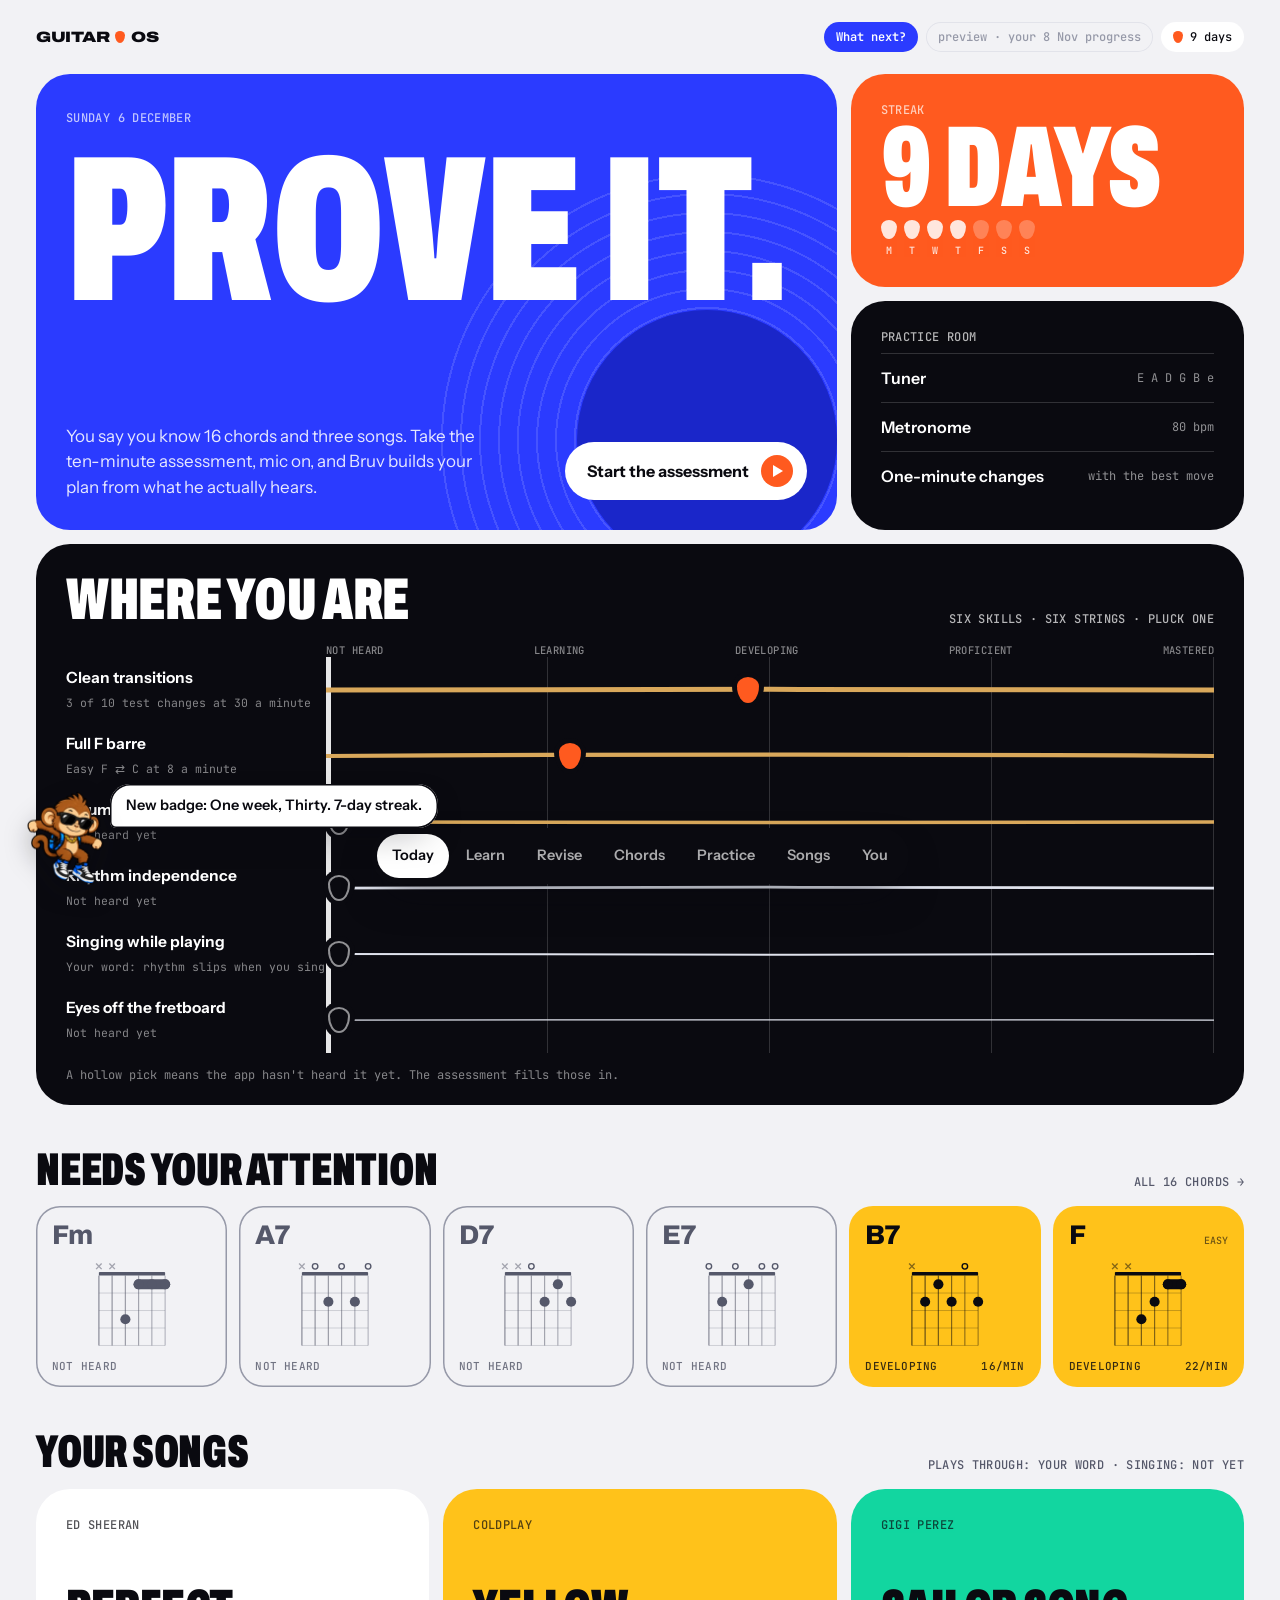
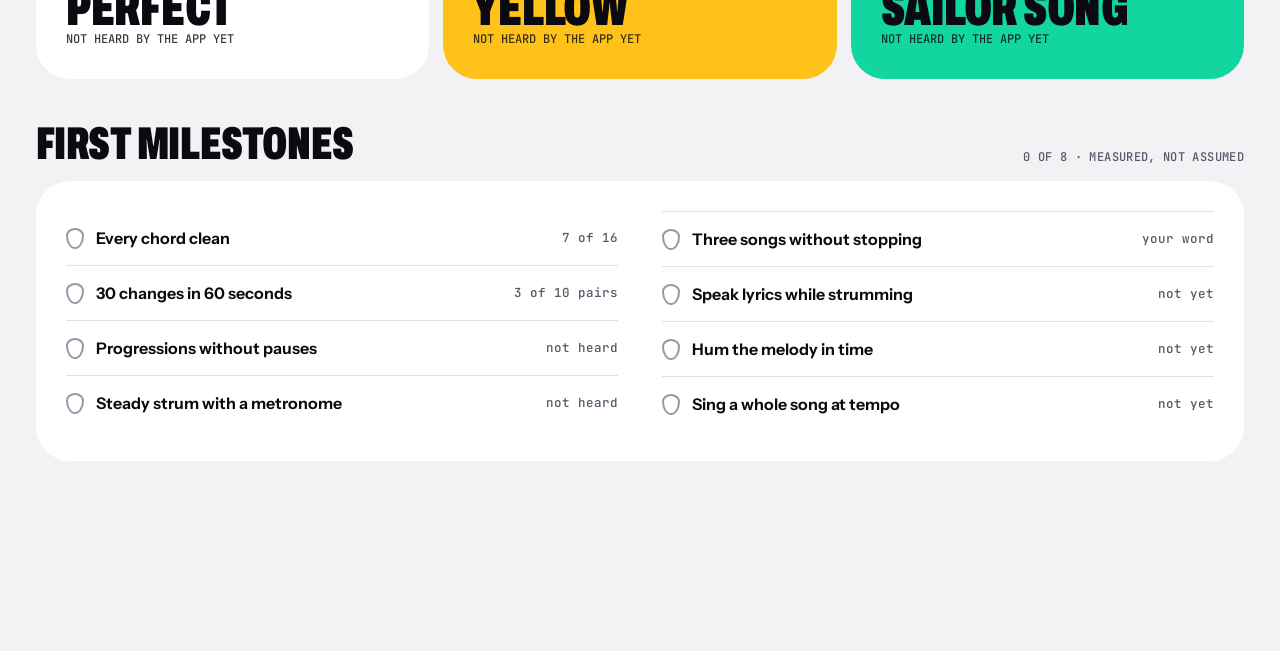
==== commit 7919cde9: "Add files via upload" ====
--- a/index.html
+++ b/index.html
@@ -1,40 +1,9 @@
 <!doctype html>
-<html lang="en">
-<head>
+<html lang="en"><head>
 <meta charset="utf-8">
-<meta name="viewport" content="width=device-width,initial-scale=1,viewport-fit=cover">
+<meta name="viewport" content="width=device-width,initial-scale=1">
 <title>Guitar OS</title>
-<meta name="theme-color" content="#f2f2f5">
-<link rel="apple-touch-icon" href="../icon-180.png">
-<link rel="preconnect" href="https://fonts.googleapis.com">
-<link rel="preconnect" href="https://fonts.gstatic.com" crossorigin>
-<link href="https://fonts.googleapis.com/css2?family=Archivo:wdth,wght@62..125,400..900&family=Instrument+Sans:wght@400..700&family=JetBrains+Mono:wght@400;500;700&display=swap" rel="stylesheet">
-<link rel="stylesheet" href="os.css?v=13">
-</head>
-<body>
-<header class="top">
-  <a class="mark" href="#today" data-go="today" aria-label="Guitar OS, today">Guitar<i></i>OS</a>
-  <div class="chips" id="chips"></div>
-</header>
-<main id="view" tabindex="-1"></main>
-<nav class="dock" aria-label="Sections"><div role="tablist">
-  <button role="tab" data-go="today">Today</button>
-  <button role="tab" data-go="learn">Learn</button>
-  <button role="tab" data-go="revise">Revise</button>
-  <button role="tab" data-go="chords">Chords</button>
-  <button role="tab" data-go="practice">Practice</button>
-  <button role="tab" data-go="songs">Songs</button>
-  <button role="tab" data-go="you">You</button>
-</div></nav>
-<aside class="sheet" id="sheet" hidden></aside>
-<section class="stage" id="stage" hidden aria-live="polite"></section>
-<script src="os.js?v=8"></script>
-<script src="os-engine.js?v=1"></script>
-<script src="os-more.js?v=5"></script>
-<script src="os-songs.js?v=4"></script>
-<script src="os-theory.js?v=1"></script>
-<script src="os-pro.js?v=1"></script>
-<script src="os-book.js?v=1"></script>
-<script src="os-hands.js?v=1"></script>
-</body>
-</html>
+<link rel="apple-touch-icon" href="icon-180.png">
+<!-- Guitar OS lives in v2/. The original app is still at classic.html. -->
+<script>location.replace("v2/"+location.hash)</script>
+</head><body style="font-family:system-ui;padding:40px"><a href="v2/">Open Guitar OS</a> · <a href="classic.html">Classic app</a></body></html>
